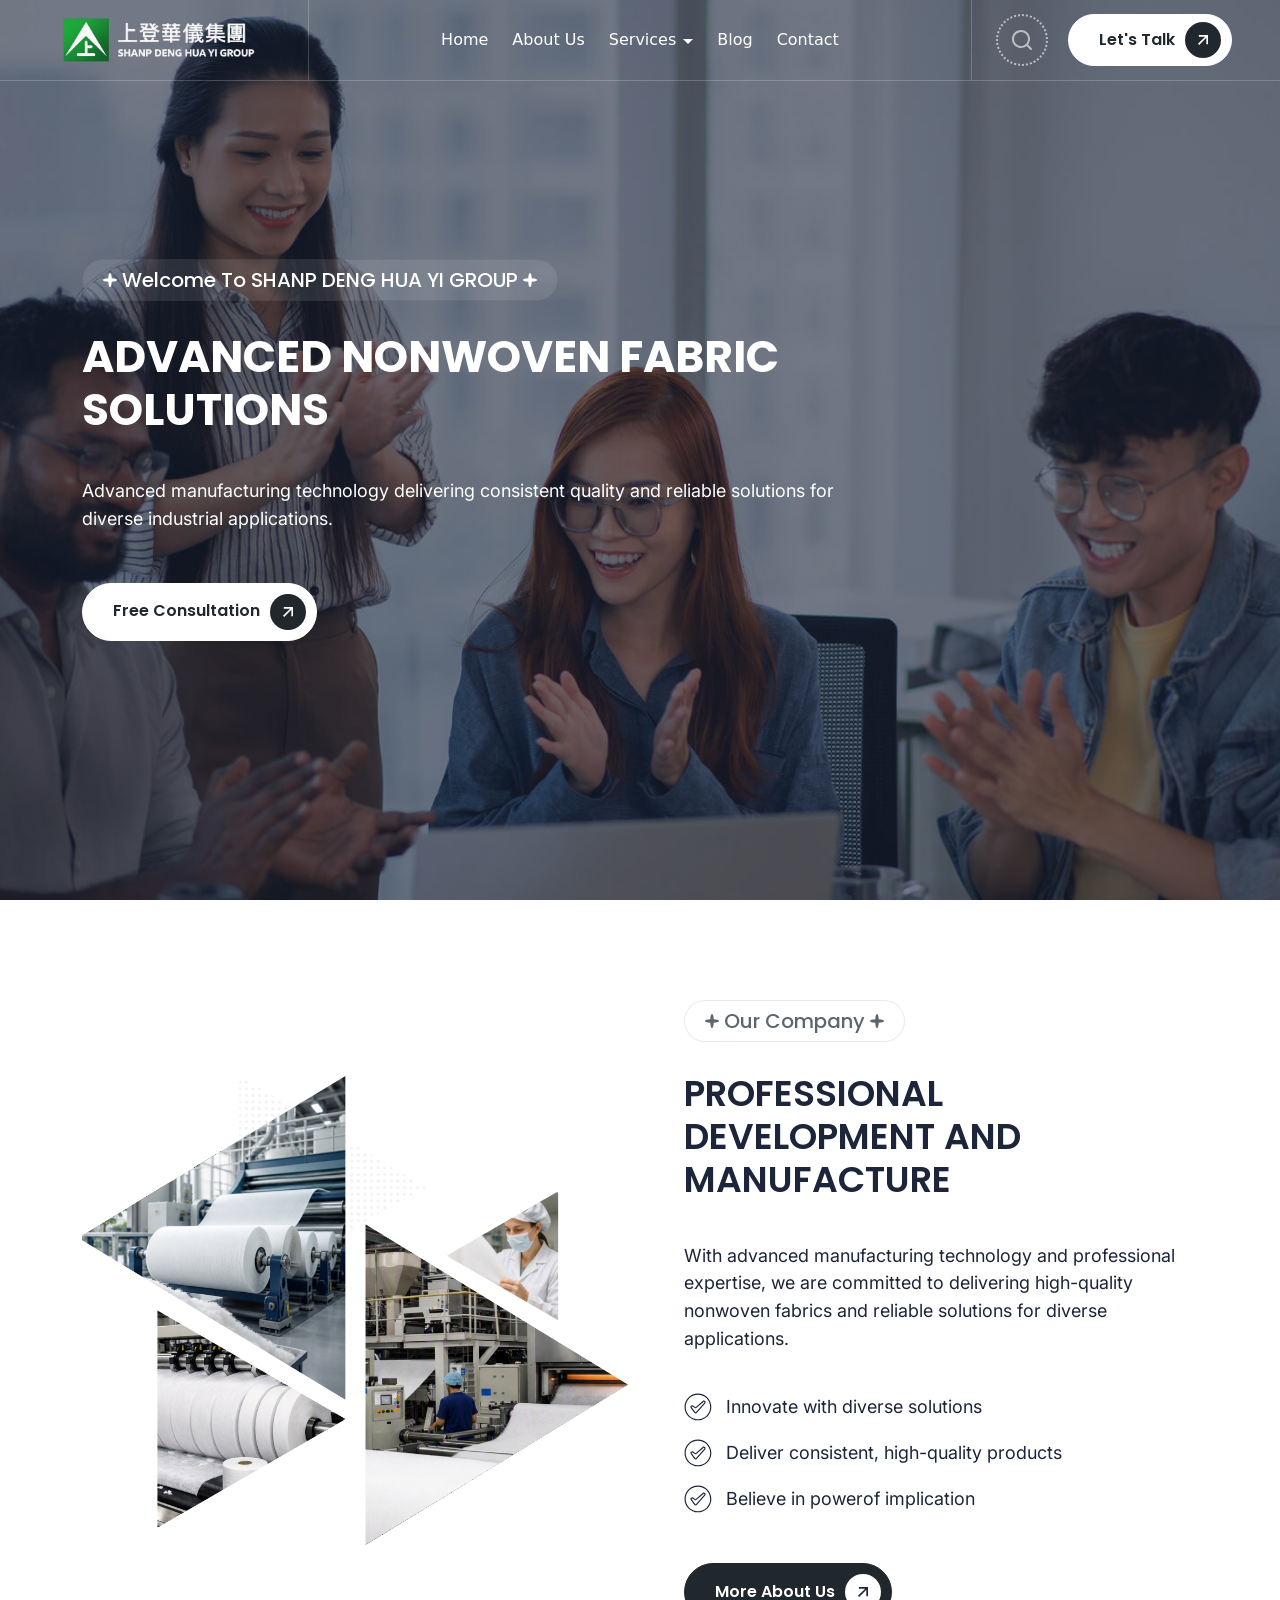
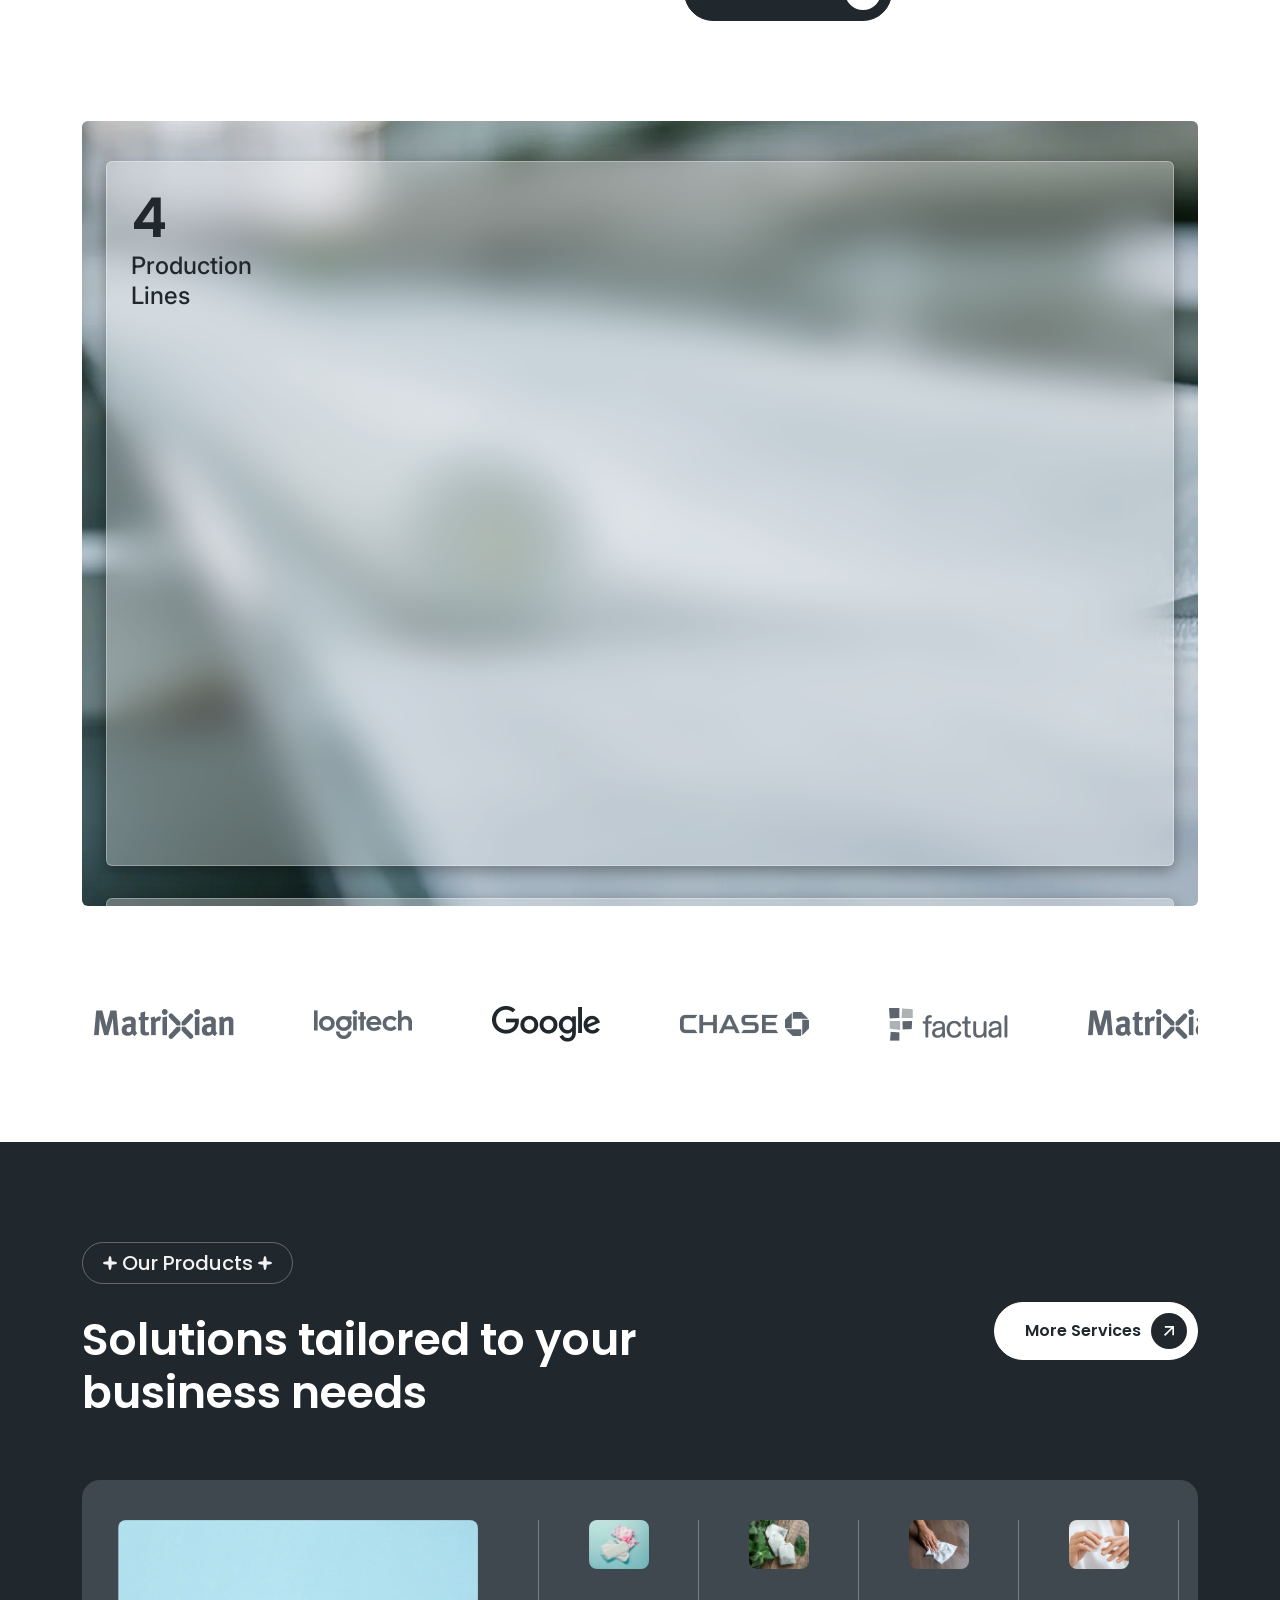
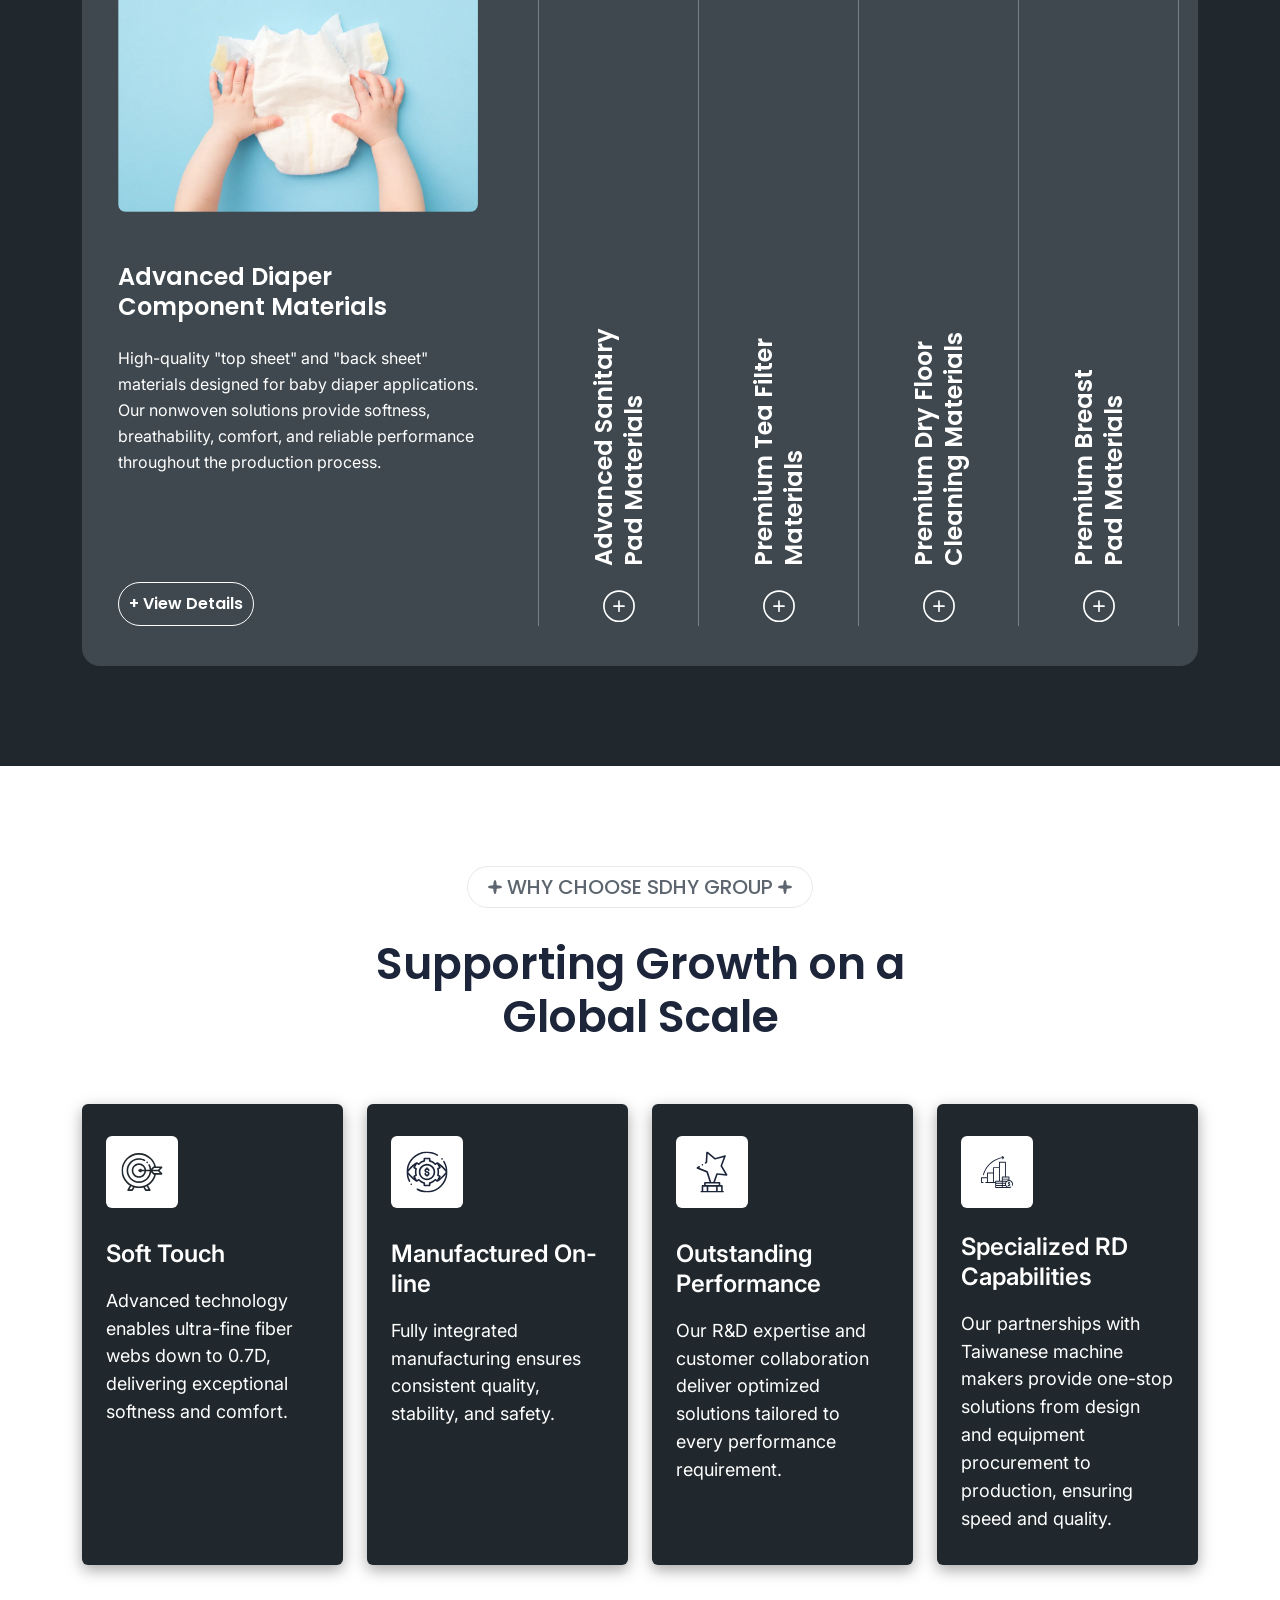
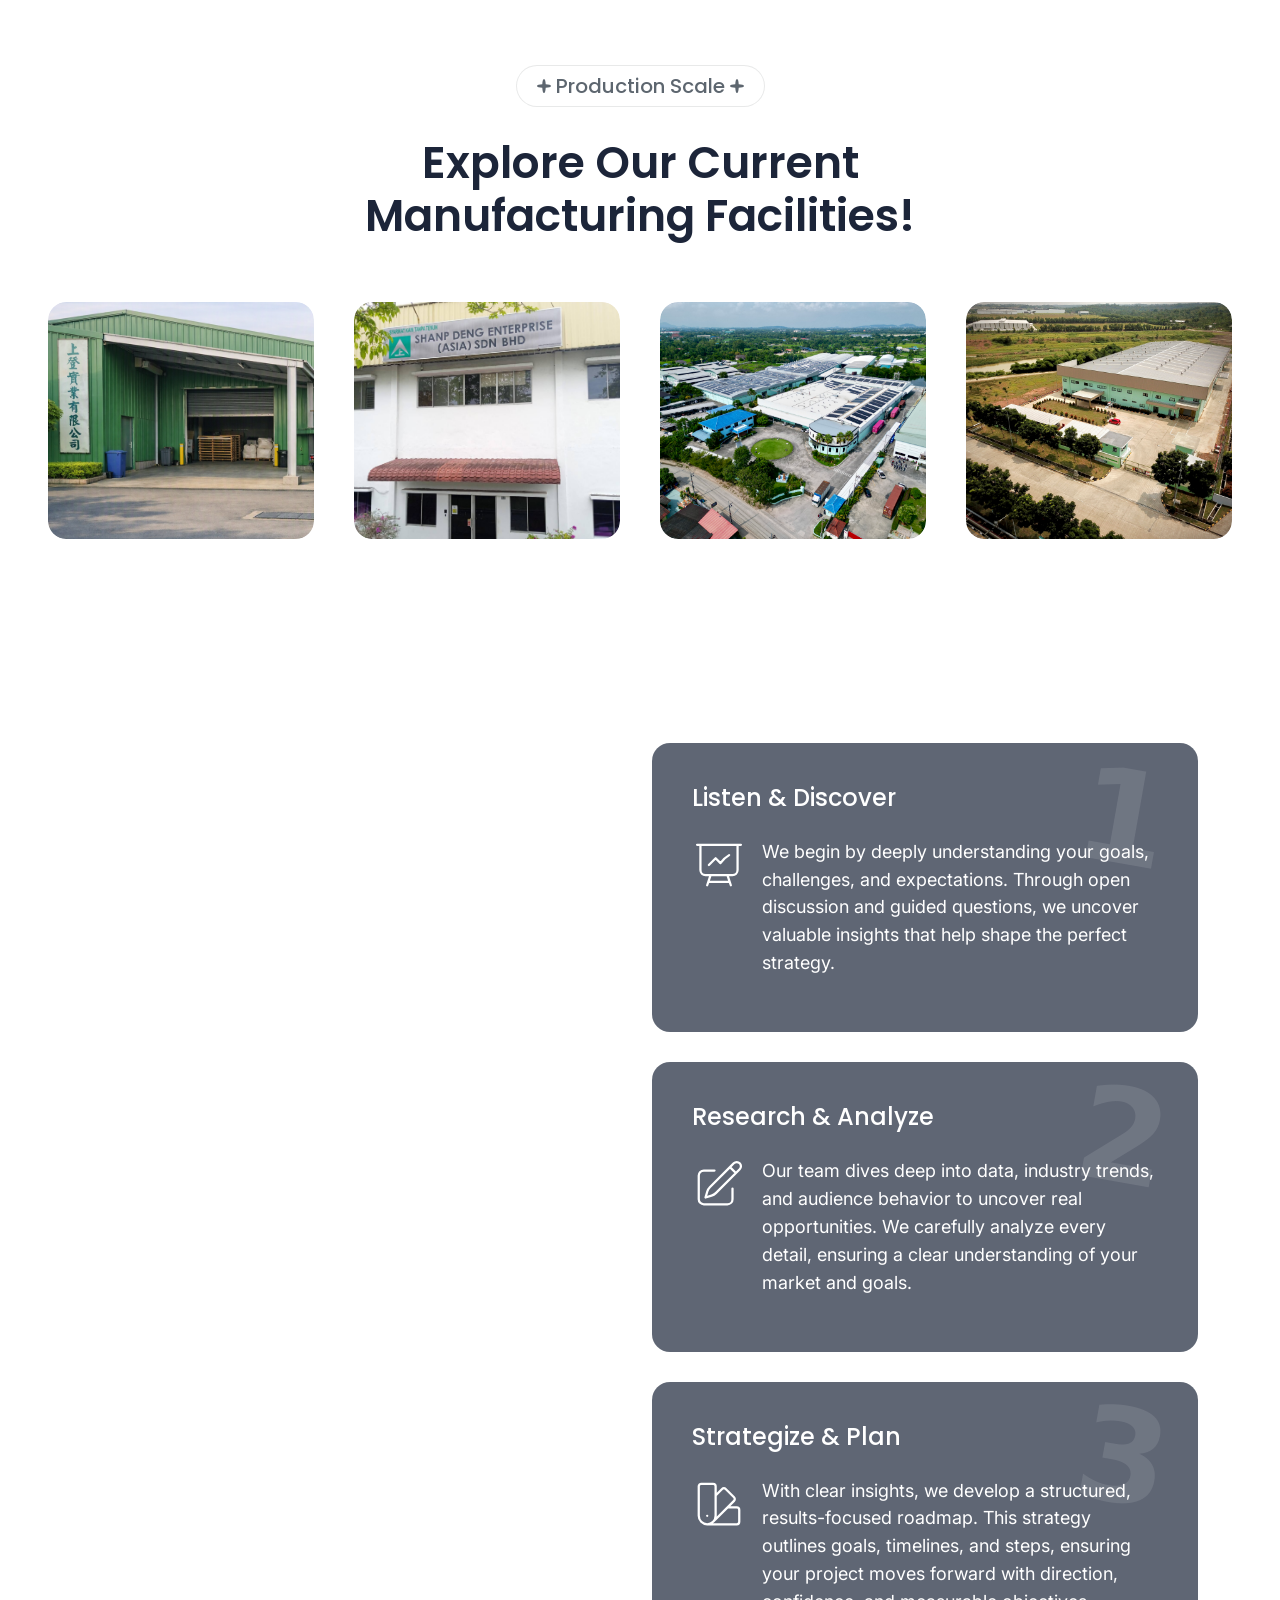
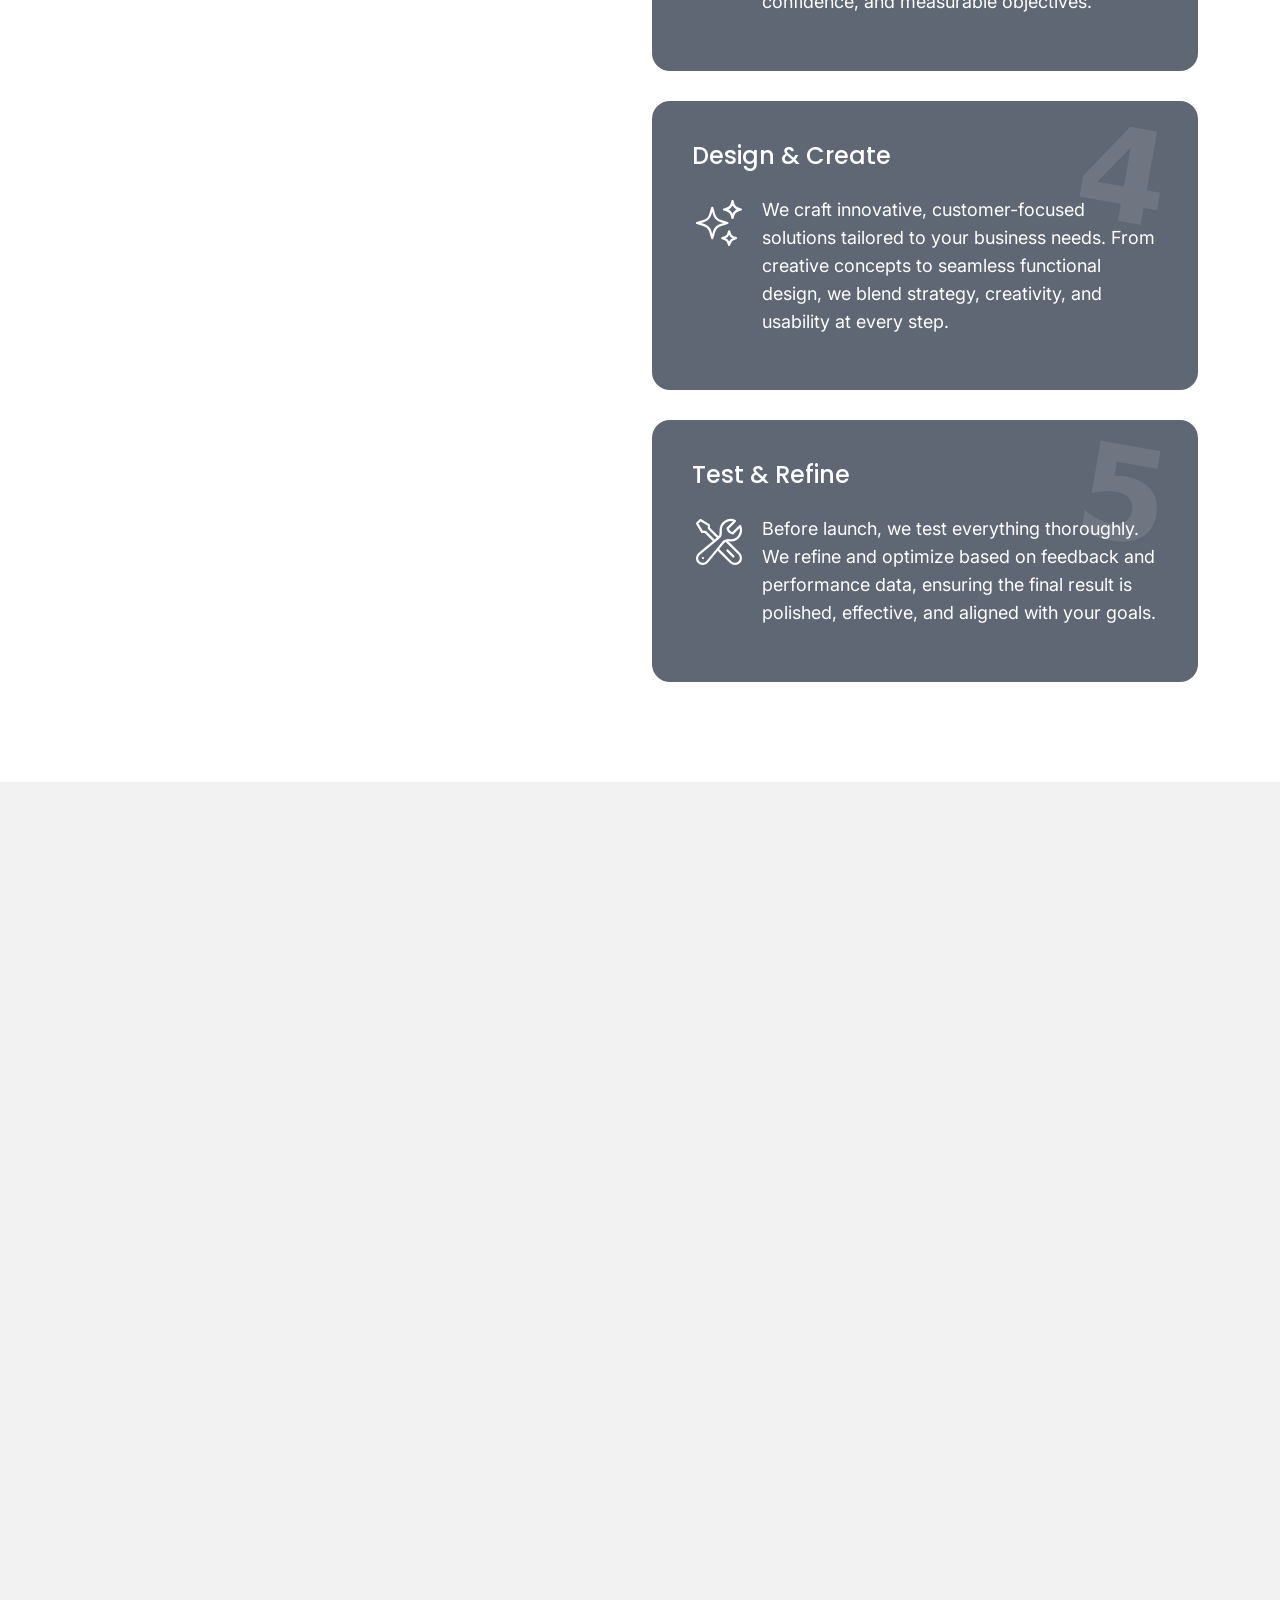
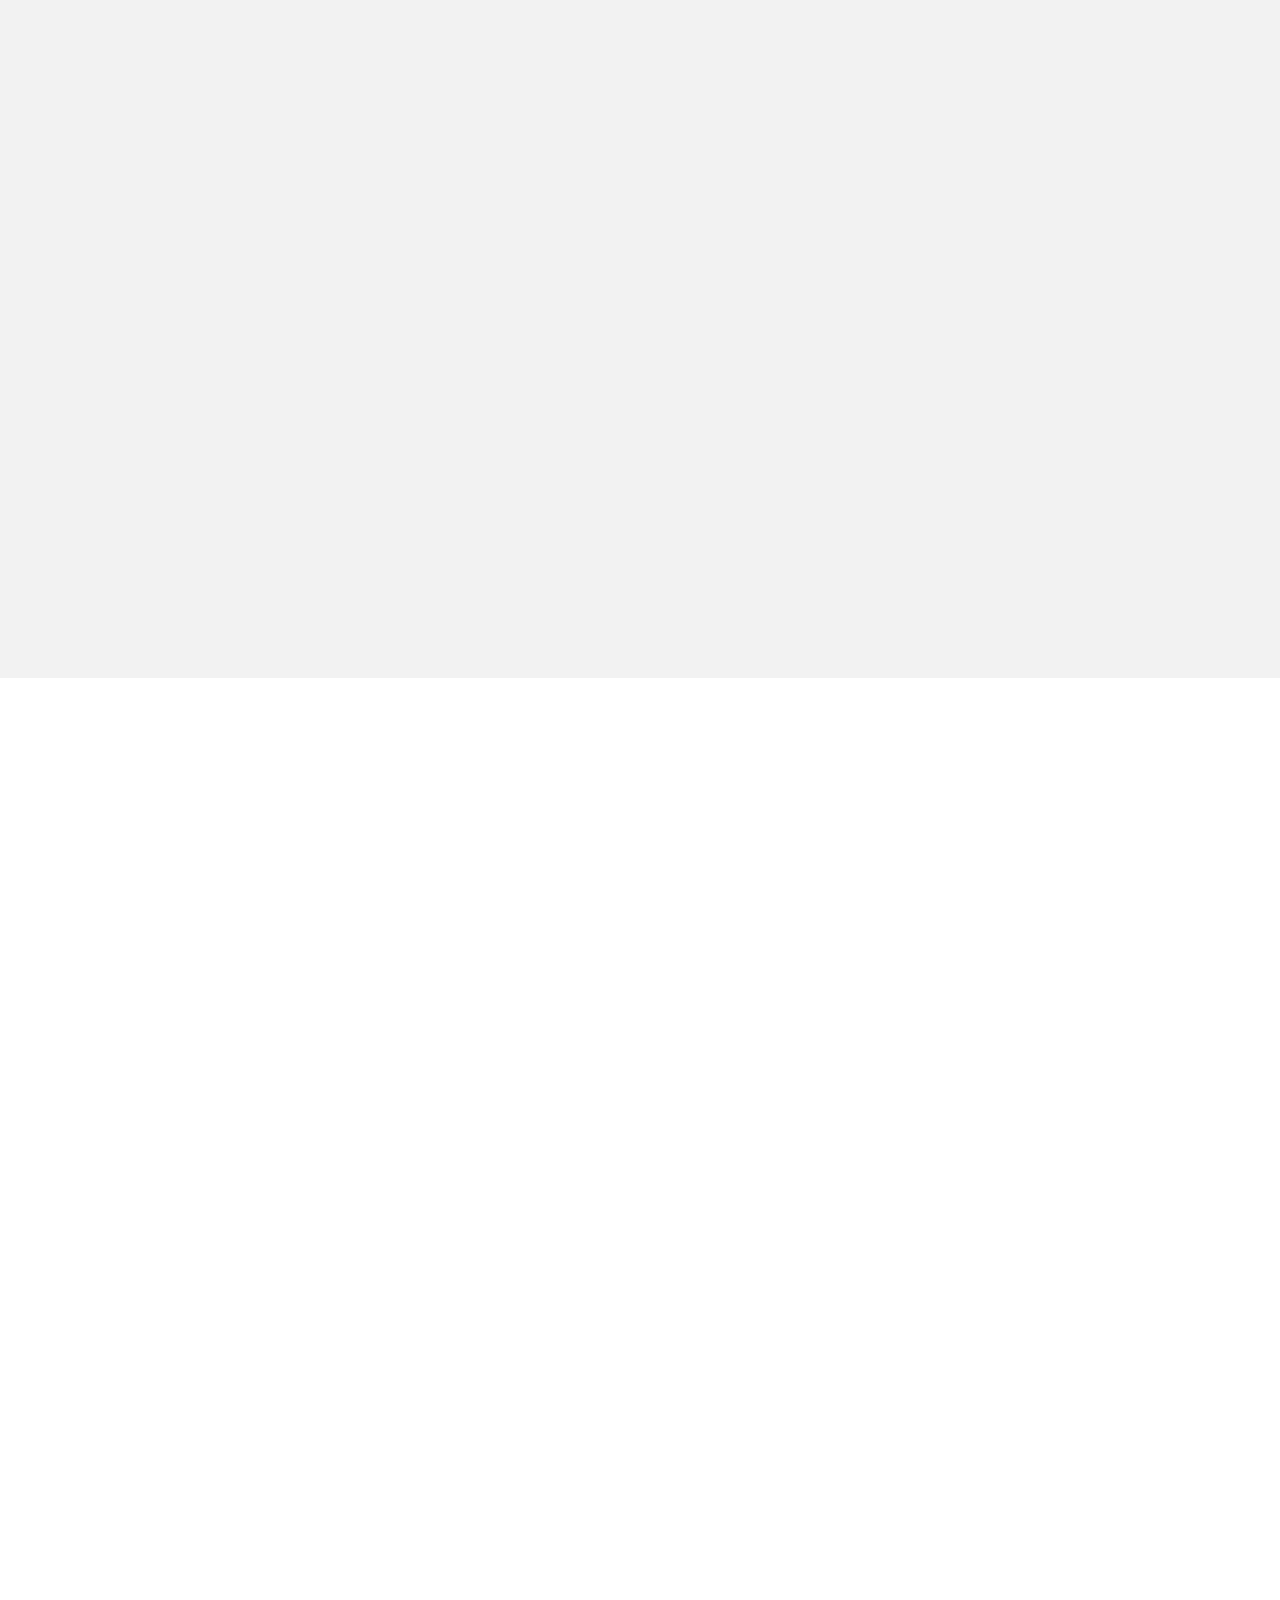
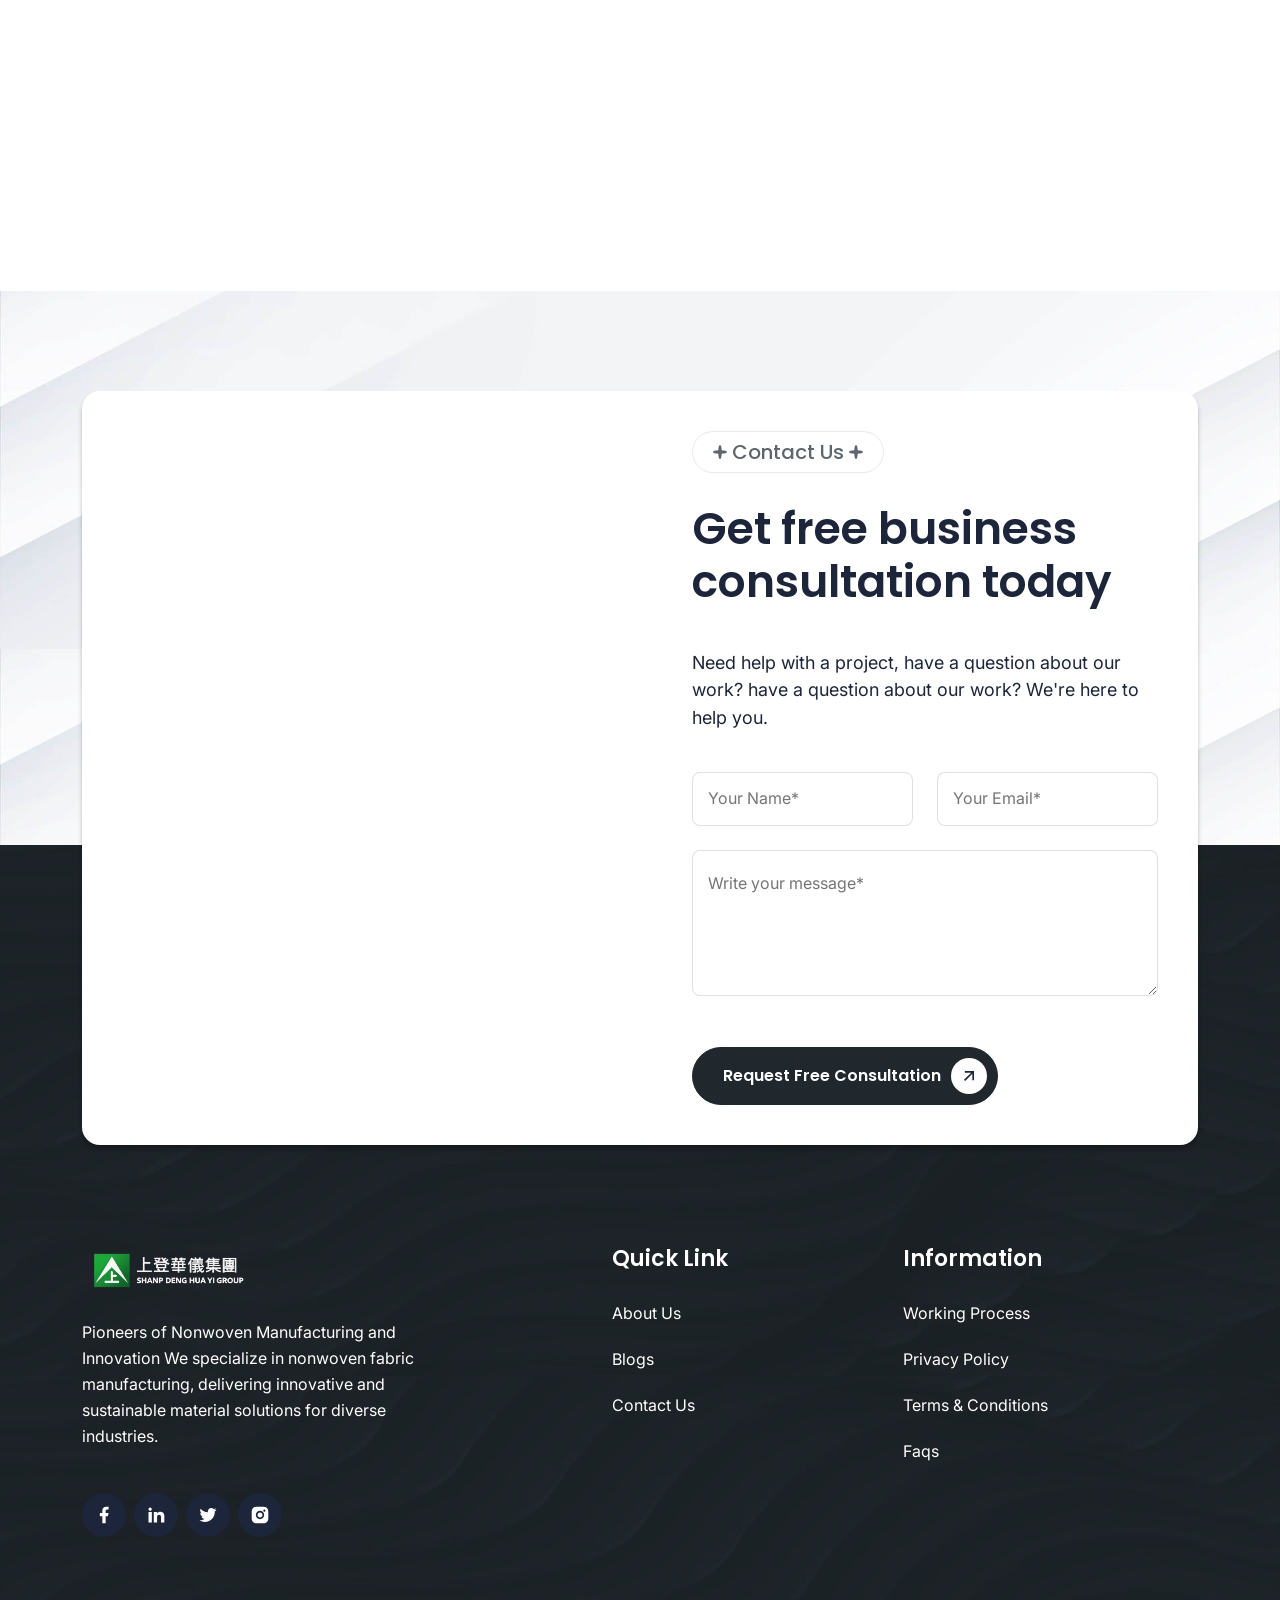
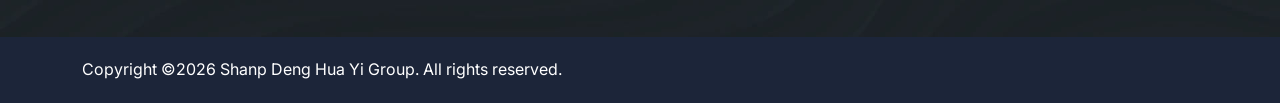
==== index.html @ d244eb39 "HYSD Website Demo" ====
<!doctype html>
<html lang="en" class="no-js">

<head>
  <title>Nonwoven manufacturer in Southeast Asia | HYSD Group</title>
  <link rel="shortcut icon" href="assets/img/loggoIcon.jpg" type="image/x-icon">

  <!-- meta tags -->
  <meta charset="utf-8">
  <meta http-equiv="X-UA-Compatible" content="IE=edge">
  <meta name="viewport" content="width=device-width, initial-scale=1, shrink-to-fit=no">
  <meta name="view-transition" content="same-origin">
  <meta name="theme-color" content="Red">
  <meta property="og:site_name" content="Consulo">
  <meta property="og:url" content="https://web.facebook.com">
  <meta property="og:title" content="HYSD Group - Leading Nonwoven Manufacturer in Southeast Asia">
  <meta property="og:description"
    content="HYSD Group delivers high-quality nonwoven solutions for industrial and consumer applications across Southeast Asia.">
  <meta name="description"
    content="HYSD Group is a trusted nonwoven manufacturer in Southeast Asia, providing sustainable products and innovative solutions for businesses worldwide.">


  <!-- fonts -->
  <link rel="preconnect" href="https://fonts.googleapis.com">
  <link rel="preconnect" href="https://fonts.gstatic.com" crossorigin>
  <link
    href="https://fonts.googleapis.com/css2?family=Inter:ital,opsz,wght@0,14..32,100..900;1,14..32,100..900&family=Poppins:ital,wght@0,100;0,200;0,300;0,400;0,500;0,600;0,700;0,800;0,900;1,100;1,200;1,300;1,400;1,500;1,600;1,700;1,800;1,900&display=swap"
    rel="stylesheet">

  <!-- all css -->
  <link rel="stylesheet" href="assets/css/vendor.css">
  <style>
    :root {
      /* Typography */
      --font-body--family: "Inter", sans-serif;
      --font-body--style: normal;
      --font-body--weight: 400;

      --font-heading--family: "Poppins", sans-serif;
      --font-heading--style: normal;
      --font-heading--weight: 600;

      --font-button--family: "Poppins", sans-serif;
      --font-button--style: normal;
      --font-button--weight: 600;

      /* h1-h6 */
      --font-h1--size: 60px;
      --font-h2--size: 48px;
      --font-h3--size: 36px;
      --font-h4--size: 24px;
      --font-h5--size: 20px;
      --font-h6--size: 16px;

      /* header nav */
      --font-nav-main: 16px;

      /* Colors */
      --color-background: rgba(255, 255, 255, 1);
      --color-foreground: rgba(28, 37, 57, 1);
      --color-foreground-heading: rgba(28, 37, 57, 1);
      --color-foreground-subheading: rgba(93, 102, 111, 1);
      --color-background-subheading: rgba(255, 255, 255, 0.1);
      --color-border-subheading-bg: rgba(32, 40, 45, 0.1);
      --color-primary: rgba(28, 37, 57, 1);
      --color-primary-background: rgba(28, 37, 57, 1);
      --color-primary-hover: rgba(28, 37, 57, 1);
      --color-primary-background-hover: rgba(28, 37, 57, 1);
      --color-border: rgba(255, 255, 255, 0.3);
      --color-border-hover: rgba(93, 102, 111, 0.5);
      --color-shadow: rgba(0, 0, 0, 1);
      --color-overlay: rgba(28, 37, 57, 0.6);

      /* Buttons */
      --font-button-size: 16px;
      --font-button-size-mobile: 16px;
      --style-button-height: 56px;
      --style-button-height-mobile: 48px;
      --style-button-slim-height: 52px;
      --style-button-slim-height-mobile: 40px;
      --style-cta-underline-offset: 5px;
      --style-cta-underline-thickness: 1px;

      /* Colors - Primary Button */
      --color-primary-button-text: rgba(255, 255, 255, 1);
      --color-primary-button-background: rgba(32, 40, 45, 1);
      --color-primary-button-border: rgba(32, 40, 45, 1);
      --color-primary-button-icon: rgba(28, 37, 57, 1);
      --color-primary-button-icon-background: rgba(255, 255, 255, 1);

      --color-primary-button-hover-text: rgba(32, 40, 45, 1);
      --color-primary-button-hover-background: rgba(255, 255, 255, 1);
      --color-primary-button-hover-border: rgba(32, 40, 45, 1);
      --color-primary-button-hover-icon: rgba(255, 255, 255, 1);
      --color-primary-button-hover-icon-background: rgba(28, 37, 57, 1);

      /* Colors - Secondary Button */
      --color-secondary-button-text: rgba(32, 40, 45, 1);
      --color-secondary-button-background: rgba(255, 255, 255, 1);
      --color-secondary-button-border: rgba(255, 255, 255, 1);
      --color-secondary-button-icon: rgba(255, 255, 255, 1);
      --color-secondary-button-icon-background: rgba(32, 40, 45, 1);

      --color-secondary-button-hover-text: rgba(255, 255, 255, 1);
      --color-secondary-button-hover-background: rgba(32, 40, 45, 1);
      --color-secondary-button-hover-border: rgba(32, 40, 45, 1);
      --color-secondary-button-hover-icon: rgba(28, 37, 57, 1);
      --color-secondary-button-hover-icon-background: rgba(255, 255, 255, 1);

      /* Colors - Input */
      --color-input-background: rgba(255, 255, 255, 1);
      --color-input-text: rgba(93, 102, 111, 1);
      --color-input-border: rgba(93, 102, 111, 0.2);
      --color-input-hover-background: rgba(255, 255, 255, 1);
      --color-input-hover-text: rgba(93, 102, 111, 1);
      --color-input-hover-border: rgba(93, 102, 111, 0.2);

      /* Borders */
      --style-border-width-buttons-primary: 1px;
      --style-border-width-buttons-secondary: 1px;
      --style-border-radius-buttons-primary: 40px;
      --style-border-radius-buttons-secondary: 40px;

      --style-border-width-inputs: 1px;
      --style-border-radius-inputs: 8px;
      --style-border-width: 1px;

      /* Focus */
      --focus-outline-width: 1px;
      --focus-outline-offset: 3px;

      /* Pagination */
      --style-pagination-border-width: 1px;
      --pagination-item-foreground: rgba(28, 37, 57, 1);
      --pagination-item-background: rgba(242, 242, 242, 1);
      --pagination-item-border: rgba(242, 242, 242, 1);
      --pagination-item-active-foreground: rgba(255, 255, 255, 1);
      --pagination-item-active-background: rgba(28, 37, 57, 1);
      --pagination-item-active-border: rgba(28, 37, 57, 1);

      /* Swiper */
      --swiper-navigation-size: 16px;
      --swiper-navigation-color: rgba(255, 255, 255, 1);
      --swiper-navigation-background-color: transparent;
      --swiper-navigation-hover-color: rgba(255, 255, 255, 1);
      --swiper-navigation-hover-background-color: rgba(255, 255, 255, 0.15);
      --swiper-pagination-bullet-inactive-color: rgba(242, 242, 242);
      --swiper-pagination-color: rgba(28, 37, 57, 1);
      --swiper-pagination-bullet-inactive-opacity: 1;
    }

    @media (max-width: 767px) {
      :root {
        --font-h1--size: 48px;
        --font-h2--size: 40px;
        --font-h3--size: 28px;
        --font-h4--size: 20px;
        --font-h5--size: 18px;
      }
    }
  </style>
  <link rel="stylesheet" href="assets/css/style.css">
</head>

<body>
  <!-- Header 1 -->
  <sticky-header data-sticky-type="always">
    <header class="header-1 header-floating">
      <div class="container-fluid">
        <div class="header-grid">
          <a class="header-logo" href="index.html" aria-label="Consulo">
            <img src="assets/img/huayi-white.png" alt="Consulo Logo" width="189" height="32">
          </a>
          <drawer-menu>
            <nav class="header-nav drawer-menu">
              <div class="d-lg-none header-nav-headings">
                <a class="header-logo" href="index.html" aria-label="Consulo">
                  <img src="assets/img/LogoHuayi.png" alt="Consulo Logo" width="189" height="32" loading="lazy">
                </a>
                <drawer-opener class="svg-wrapper menu-close" data-drawer=".drawer-menu">
                  <svg width="30px" height="30px" viewBox="0 0 24 24" fill="none" xmlns="http://www.w3.org/2000/svg">
                    <path
                      d="M8.00386 9.41816C7.61333 9.02763 7.61334 8.39447 8.00386 8.00395C8.39438 7.61342 9.02755 7.61342 9.41807 8.00395L12.0057 10.5916L14.5907 8.00657C14.9813 7.61605 15.6144 7.61605 16.0049 8.00657C16.3955 8.3971 16.3955 9.03026 16.0049 9.42079L13.4199 12.0058L16.0039 14.5897C16.3944 14.9803 16.3944 15.6134 16.0039 16.0039C15.6133 16.3945 14.9802 16.3945 14.5896 16.0039L12.0057 13.42L9.42097 16.0048C9.03045 16.3953 8.39728 16.3953 8.00676 16.0048C7.61624 15.6142 7.61624 14.9811 8.00676 14.5905L10.5915 12.0058L8.00386 9.41816Z"
                      fill="currentColor" />
                    <path fill-rule="evenodd" clip-rule="evenodd"
                      d="M23 12C23 18.0751 18.0751 23 12 23C5.92487 23 1 18.0751 1 12C1 5.92487 5.92487 1 12 1C18.0751 1 23 5.92487 23 12ZM3.00683 12C3.00683 16.9668 7.03321 20.9932 12 20.9932C16.9668 20.9932 20.9932 16.9668 20.9932 12C20.9932 7.03321 16.9668 3.00683 12 3.00683C7.03321 3.00683 3.00683 7.03321 3.00683 12Z"
                      fill="currentColor" />
                  </svg>
                </drawer-opener>
              </div>
              <ul class="header-menu list-unstyled">
                <li class="nav-item">
                  <a class="menu-link menu-link-main" href="index.html">
                    Home
                  </a>
                </li>
                <li class="nav-item">
                  <a class="menu-link menu-link-main" href="about.html">
                    About Us
                  </a>
                </li>
                <li class="nav-item nav-item-static">
                  <a class="menu-link menu-link-main menu-accrodion" href="services.html">
                    Services
                    <svg width="10" height="5" viewBox="0 0 10 5" fill="none" xmlns="http://www.w3.org/2000/svg">
                      <path d="M5 5L0 0H10L5 5Z" fill="currentColor" />
                    </svg>
                  </a>
                  <div class="header-megamenu header-submenu menu-absolute submenu-color">
                    <ul class="list-unstyled">
                      <li class="nav-item">
                        <a class="menu-link heading fw-300" href="blog.html">
                          WHY CONSULO
                        </a>
                        <ul class="reset-submenu list-unstyled submenu-color">
                          <li class="nav-item">
                            <a class="menu-link" href="services.html">
                              <div class="heading text-20 fw-600">
                                Become a Partner
                              </div>
                              <div class="text text-14">
                                Links customers with trusted Partners who help
                                them realize greater value—faster—through
                                Consulo.
                              </div>
                            </a>
                          </li>
                          <li class="nav-item">
                            <a class="menu-link" href="project.html">
                              <div class="heading text-20 fw-600">
                                Project
                              </div>
                              <div class="text text-14">
                                Hundreds of emerging brands thrive with
                                Consulo. Discover their journeys.
                              </div>
                            </a>
                          </li>
                        </ul>
                      </li>
                      <li class="nav-item">
                        <a class="menu-link heading fw-300" href="blog.html">
                          FEATURED CASE STUDY
                        </a>
                        <ul class="reset-submenu list-unstyled submenu-color">
                          <li class="nav-item">
                            <a class="menu-link megamenu-image-wrap" href="blog.html">
                              <picture>
                                <source media="(max-width: 575px)" srcset="assets/img/menu/575.jpg">
                                <img src="assets/img/menu/1.jpg" width="1000" height="668" loading="lazy"
                                  alt="Hero Image">
                              </picture>
                              <div class="content">
                                <div class="heading text-20 fw-600">
                                  <div class="heading text-20 fw-600">
                                    Consulo Subscriptions
                                  </div>
                                  <div class="text text-14">
                                    Hundreds of emerging brands thrive with
                                    Consulo. Discover their journeys.
                                  </div>
                                </div>
                                <div class="button button--primary">
                                  <span class="svg-wrapper">
                                    <svg class="icon-20" width="20" height="20" viewBox="0 0 20 20" fill="none"
                                      xmlns="http://www.w3.org/2000/svg">
                                      <path
                                        d="M13.3365 7.84518L6.16435 15.0173L4.98584 13.8388L12.158 6.66667H5.83652V5H15.0032V14.1667H13.3365V7.84518Z"
                                        fill="currentColor"></path>
                                    </svg>
                                  </span>
                                </div>
                              </div>
                            </a>
                          </li>
                        </ul>
                      </li>
                      <li class="nav-item megamenu-links">
                        <a class="menu-link text-14 fw-300" href="contact.html">
                          <svg class="icon-18" width="20px" height="20px" viewBox="0 0 24 24" fill="none"
                            xmlns="http://www.w3.org/2000/svg">
                            <path
                              d="M12 22C17.5228 22 22 17.5228 22 12C22 6.47715 17.5228 2 12 2C6.47715 2 2 6.47715 2 12C2 13.5997 2.37562 15.1116 3.04346 16.4525C3.22094 16.8088 3.28001 17.2161 3.17712 17.6006L2.58151 19.8267C2.32295 20.793 3.20701 21.677 4.17335 21.4185L6.39939 20.8229C6.78393 20.72 7.19121 20.7791 7.54753 20.9565C8.88837 21.6244 10.4003 22 12 22Z"
                              stroke="currentColor" stroke-width="1.5" />
                            <path opacity="0.5" d="M8 10.5H16" stroke="currentColor" stroke-width="1.5"
                              stroke-linecap="round" />
                            <path opacity="0.5" d="M8 14H13.5" stroke="currentColor" stroke-width="1.5"
                              stroke-linecap="round" />
                          </svg>
                          Contact Sales
                        </a>
                        <a class="menu-link text-14 fw-300" href="project-details.html">
                          <svg class="icon-18" width="20px" height="20px" viewBox="0 0 24 24" fill="none"
                            xmlns="http://www.w3.org/2000/svg">
                            <circle cx="12" cy="12" r="10" stroke="currentColor" stroke-width="1.5" />
                            <path
                              d="M15.4137 10.941C16.1954 11.4026 16.1954 12.5974 15.4137 13.059L10.6935 15.8458C9.93371 16.2944 9 15.7105 9 14.7868L9 9.21316C9 8.28947 9.93371 7.70561 10.6935 8.15419L15.4137 10.941Z"
                              stroke="currentColor" stroke-width="1.5" />
                          </svg>
                          Watch Demo
                        </a>
                        <a class="menu-link text-14 fw-300" href="team.html">
                          <svg class="icon-18" width="20px" height="20px" viewBox="0 0 24 24" fill="none"
                            xmlns="http://www.w3.org/2000/svg">
                            <circle cx="9" cy="9" r="2" stroke="currentColor" stroke-width="1.5" />
                            <path
                              d="M13 15C13 16.1046 13 17 9 17C5 17 5 16.1046 5 15C5 13.8954 6.79086 13 9 13C11.2091 13 13 13.8954 13 15Z"
                              stroke="currentColor" stroke-width="1.5" />
                            <path
                              d="M22 12C22 15.7712 22 17.6569 20.8284 18.8284C19.6569 20 17.7712 20 14 20H10C6.22876 20 4.34315 20 3.17157 18.8284C2 17.6569 2 15.7712 2 12C2 8.22876 2 6.34315 3.17157 5.17157C4.34315 4 6.22876 4 10 4H14C17.7712 4 19.6569 4 20.8284 5.17157C21.298 5.64118 21.5794 6.2255 21.748 7"
                              stroke="currentColor" stroke-width="1.5" stroke-linecap="round" />
                            <path d="M19 12H15" stroke="currentColor" stroke-width="1.5" stroke-linecap="round" />
                            <path d="M19 9H14" stroke="currentColor" stroke-width="1.5" stroke-linecap="round" />
                            <path d="M19 15H16" stroke="currentColor" stroke-width="1.5" stroke-linecap="round" />
                          </svg>
                          Webinars
                        </a>
                      </li>
                    </ul>
                  </div>
                </li>
                <li class="nav-item">
                  <a class="menu-link menu-link-main menu-accrodion" href="blog.html">
                    Blog
                  </a>
                </li>
                <li class="nav-item">
                  <a class="menu-link menu-link-main" href="contact.html">
                    Contact
                  </a>
                </li>
              </ul>
            </nav>
          </drawer-menu>
          <div class="header-actions d-flex align-items-center">
            <drawer-opener class="header-search search-open svg-wrapper" data-drawer=".modal-search">
              <svg width="24" height="24" viewBox="0 0 24 24" fill="none" xmlns="http://www.w3.org/2000/svg">
                <path
                  d="M21.7104 20.2875L18.0004 16.6075C19.4405 14.8119 20.1379 12.5328 19.9492 10.2388C19.7605 7.94476 18.7001 5.81025 16.9859 4.27411C15.2718 2.73797 13.0342 1.91697 10.7333 1.97993C8.43243 2.04289 6.24311 2.98502 4.61553 4.6126C2.98795 6.24018 2.04582 8.4295 1.98286 10.7304C1.9199 13.0313 2.7409 15.2688 4.27704 16.983C5.81318 18.6971 7.94769 19.7576 10.2417 19.9463C12.5357 20.135 14.8148 19.4376 16.6104 17.9975L20.2904 21.6775C20.3834 21.7712 20.494 21.8456 20.6158 21.8964C20.7377 21.9471 20.8684 21.9733 21.0004 21.9733C21.1324 21.9733 21.2631 21.9471 21.385 21.8964C21.5068 21.8456 21.6174 21.7712 21.7104 21.6775C21.8906 21.491 21.9914 21.2418 21.9914 20.9825C21.9914 20.7231 21.8906 20.4739 21.7104 20.2875ZM11.0004 17.9975C9.61592 17.9975 8.26255 17.5869 7.1114 16.8178C5.96026 16.0486 5.06305 14.9553 4.53324 13.6762C4.00342 12.3972 3.8648 10.9897 4.1349 9.63183C4.40499 8.27396 5.07168 7.02668 6.05065 6.04772C7.02961 5.06875 8.27689 4.40206 9.63476 4.13197C10.9926 3.86187 12.4001 4.00049 13.6792 4.53031C14.9583 5.06012 16.0515 5.95733 16.8207 7.10847C17.5899 8.25962 18.0004 9.61299 18.0004 10.9975C18.0004 12.854 17.2629 14.6345 15.9501 15.9472C14.6374 17.26 12.8569 17.9975 11.0004 17.9975Z"
                  fill="currentColor" fill-opacity="1" />
              </svg>
            </drawer-opener>

            <modal-search class="theme-modal modal-search">
              <div class="modal-container">
                <div class="modal-header">
                  <drawer-opener class="svg-wrapper search-close" data-drawer=".modal-search">
                    <svg width="30px" height="30px" viewBox="0 0 24 24" fill="none" xmlns="http://www.w3.org/2000/svg">
                      <path
                        d="M8.00386 9.41816C7.61333 9.02763 7.61334 8.39447 8.00386 8.00395C8.39438 7.61342 9.02755 7.61342 9.41807 8.00395L12.0057 10.5916L14.5907 8.00657C14.9813 7.61605 15.6144 7.61605 16.0049 8.00657C16.3955 8.3971 16.3955 9.03026 16.0049 9.42079L13.4199 12.0058L16.0039 14.5897C16.3944 14.9803 16.3944 15.6134 16.0039 16.0039C15.6133 16.3945 14.9802 16.3945 14.5896 16.0039L12.0057 13.42L9.42097 16.0048C9.03045 16.3953 8.39728 16.3953 8.00676 16.0048C7.61624 15.6142 7.61624 14.9811 8.00676 14.5905L10.5915 12.0058L8.00386 9.41816Z"
                        fill="currentColor" />
                      <path fill-rule="evenodd" clip-rule="evenodd"
                        d="M23 12C23 18.0751 18.0751 23 12 23C5.92487 23 1 18.0751 1 12C1 5.92487 5.92487 1 12 1C18.0751 1 23 5.92487 23 12ZM3.00683 12C3.00683 16.9668 7.03321 20.9932 12 20.9932C16.9668 20.9932 20.9932 16.9668 20.9932 12C20.9932 7.03321 16.9668 3.00683 12 3.00683C7.03321 3.00683 3.00683 7.03321 3.00683 12Z"
                        fill="currentColor" />
                    </svg>
                  </drawer-opener>
                </div>
                <div class="modal-main d-flex align-items-center justify-content-center">
                  <form action="index.html#"
                    class="form-search d-flex align-items-center justify-content-center flex-wrap">
                    <label for="Search" class="text text-30"> Search </label>
                    <input type="text" placeholder="What are you looking for?" name="search" id="Search"
                      class="text text-16" autocomplete="off">
                    <button class="button button--primary" type="submit" aria-label="Search">
                      <span class="svg-wrapper">
                        <svg width="24" height="24" viewBox="0 0 24 24" fill="none" xmlns="http://www.w3.org/2000/svg">
                          <path
                            d="M21.7104 20.2875L18.0004 16.6075C19.4405 14.8119 20.1379 12.5328 19.9492 10.2388C19.7605 7.94476 18.7001 5.81025 16.9859 4.27411C15.2718 2.73797 13.0342 1.91697 10.7333 1.97993C8.43243 2.04289 6.24311 2.98502 4.61553 4.6126C2.98795 6.24018 2.04582 8.4295 1.98286 10.7304C1.9199 13.0313 2.7409 15.2688 4.27704 16.983C5.81318 18.6971 7.94769 19.7576 10.2417 19.9463C12.5357 20.135 14.8148 19.4376 16.6104 17.9975L20.2904 21.6775C20.3834 21.7712 20.494 21.8456 20.6158 21.8964C20.7377 21.9471 20.8684 21.9733 21.0004 21.9733C21.1324 21.9733 21.2631 21.9471 21.385 21.8964C21.5068 21.8456 21.6174 21.7712 21.7104 21.6775C21.8906 21.491 21.9914 21.2418 21.9914 20.9825C21.9914 20.7231 21.8906 20.4739 21.7104 20.2875ZM11.0004 17.9975C9.61592 17.9975 8.26255 17.5869 7.1114 16.8178C5.96026 16.0486 5.06305 14.9553 4.53324 13.6762C4.00342 12.3972 3.8648 10.9897 4.1349 9.63183C4.40499 8.27396 5.07168 7.02668 6.05065 6.04772C7.02961 5.06875 8.27689 4.40206 9.63476 4.13197C10.9926 3.86187 12.4001 4.00049 13.6792 4.53031C14.9583 5.06012 16.0515 5.95733 16.8207 7.10847C17.5899 8.25962 18.0004 9.61299 18.0004 10.9975C18.0004 12.854 17.2629 14.6345 15.9501 15.9472C14.6374 17.26 12.8569 17.9975 11.0004 17.9975Z"
                            fill="currentColor" fill-opacity="1" />
                        </svg>
                      </span>
                    </button>
                  </form>
                </div>
              </div>
            </modal-search>

            <div class="header-separator">
              <svg width="11" height="53" viewBox="0 0 11 53" fill="none" xmlns="http://www.w3.org/2000/svg">
                <line x1="10.5" x2="10.5" y2="53" stroke="currentColor" stroke-opacity="0.7" />
                <line x1="0.5" y1="12" x2="0.5" y2="42" stroke="currentColor" stroke-opacity="0.3" />
              </svg>
            </div>
            <a href="contact.html" aria-label="contact us"
              class="button button--secondary button--slim d-none d-lg-inline-flex">
              Let's Talk
              <span class="svg-wrapper">
                <svg class="icon-20" width="20" height="20" viewBox="0 0 20 20" fill="none"
                  xmlns="http://www.w3.org/2000/svg">
                  <path
                    d="M13.3365 7.84518L6.16435 15.0173L4.98584 13.8388L12.158 6.66667H5.83652V5H15.0032V14.1667H13.3365V7.84518Z"
                    fill="currentColor"></path>
                </svg>
              </span>
            </a>
            <drawer-opener class="svg-wrapper menu-open d-lg-none" data-drawer=".drawer-menu">
              <svg width="52" height="52" viewBox="0 0 52 52" fill="none" xmlns="http://www.w3.org/2000/svg">
                <circle cx="26" cy="26" r="25.5" fill="white" stroke="currentColor" />
                <path
                  d="M32.5 18.2857C32.5 17.5757 31.9179 17 31.2 17H14.3C13.5821 17 13 17.5757 13 18.2857C13 18.9958 13.5821 19.5714 14.3 19.5714H31.2C31.9179 19.5714 32.5 18.9957 32.5 18.2857ZM14.3 24.7143H37.7C38.4179 24.7143 39 25.29 39 26C39 26.7101 38.4179 27.2857 37.7 27.2857H14.3C13.5821 27.2857 13 26.7101 13 26C13 25.29 13.5821 24.7143 14.3 24.7143ZM14.3 32.4286H26C26.7179 32.4286 27.3 33.0042 27.3 33.7143C27.3 34.4243 26.7179 35 26 35H14.3C13.5821 35 13 34.4243 13 33.7143C13 33.0042 13.5821 32.4286 14.3 32.4286Z"
                  fill="currentColor" />
              </svg>
            </drawer-opener>
          </div>
        </div>
      </div>
    </header>
  </sticky-header>
  <!-- Main -->
  <main>
    <!-- Hero Slider -->
    <!-- Hero Banner -->
    <div class="hero-slider hero-slider-3 with-floating-header with-fixed-bg">
      <div class="slider-card overlay">
        <picture class="slider-media">
          <video class="hero-video" autoplay muted loop playsinline poster="assets/img/slider/hero-2.jpg">
            <source src="assets/img/bannerVideo/0822.mp4" type="video/mp4">
            <source src="assets/img/bannerVideo/0822.mp4" type="video/webm">
          </video>
        </picture>
        <div class="slider-content">
          <div class="container height-100 d-flex align-items-center">
            <div class="content-box  section-headings">
              <div class="subheading text-20 subheading-bg">
                <svg class="icon icon-14" xmlns="http://www.w3.org/2000/svg" width="14" height="14" viewBox="0 0 14 14"
                  fill="none">
                  <g clip-path="url(#clip0_9088_414319)">
                    <path
                      d="M8.71401 5.28599C11.7514 5.4205 14 5.9412 14 7C14 8.0588 11.7514 8.5795 8.71401 8.71401C8.5795 11.7514 8.0588 14 7 14C5.9412 14 5.4205 11.7514 5.28599 8.71401C2.2486 8.5795 -1.33117e-07 8.0588 0 7C4.62818e-08 5.94119 2.2486 5.4205 5.28599 5.28599C5.4205 2.2486 5.9412 0 7 0C8.0588 0 8.5795 2.2486 8.71401 5.28599Z"
                      fill="CurrentColor" />
                  </g>
                  <defs>
                    <clipPath>
                      <rect width="14" height="14" fill="CurrentColor" />
                    </clipPath>
                  </defs>
                </svg>
                <span>Welcome To SHANP DENG HUA YI GROUP</span>
                <svg class="icon icon-14" xmlns="http://www.w3.org/2000/svg" width="14" height="14" viewBox="0 0 14 14"
                  fill="none">
                  <g clip-path="url(#clip0_9088_4143)z">
                    <path
                      d="M8.71401 5.28599C11.7514 5.4205 14 5.9412 14 7C14 8.0588 11.7514 8.5795 8.71401 8.71401C8.5795 11.7514 8.0588 14 7 14C5.9412 14 5.4205 11.7514 5.28599 8.71401C2.2486 8.5795 -1.33117e-07 8.0588 0 7C4.62818e-08 5.94119 2.2486 5.4205 5.28599 5.28599C5.4205 2.2486 5.9412 0 7 0C8.0588 0 8.5795 2.2486 8.71401 5.28599Z"
                      fill="CurrentColor" />
                  </g>
                  <defs>
                    <clipPath>
                      <rect width="14" height="14" fill="CurrentColor" />
                    </clipPath>
                  </defs>
                </svg>
              </div>
              <h2 class="heading text-50 fw-700">
                ADVANCED NONWOVEN FABRIC SOLUTIONS
              </h2>
              <div class="text text-18">
                Advanced manufacturing technology delivering consistent quality and reliable solutions for diverse
                industrial applications.
              </div>
              <div class="buttons">
                <a href="contact.html" class="button button--secondary" aria-label="hero button">
                  Free Consultation
                  <span class="svg-wrapper">
                    <svg class="icon-20" width="20" height="20" viewBox="0 0 20 20" fill="none"
                      xmlns="http://www.w3.org/2000/svg">
                      <path
                        d="M13.3365 7.84518L6.16435 15.0173L4.98584 13.8388L12.158 6.66667H5.83652V5H15.0032V14.1667H13.3365V7.84518Z"
                        fill="currentColor" />
                    </svg>
                  </span>
                </a>
              </div>
            </div>
          </div>
        </div>
      </div>
    </div>

    <!-- Image Text -->
    <div class="image-text mt-100">
      <div class="container">
        <div class="row align-items-center">
          <div class="col-lg-6 col-12">
            <div class="media-wrap" data-aos="zoom-in-up">
              <img src="assets/img/image-text/banner-1.png" width="992" height="863" loading="lazy" alt="Image">
            </div>
          </div>
          <div class="col-lg-6 col-12">
            <div class="content section-headings">
              <div class="subheading text-20 subheading-bg" data-aos="fade-up">
                <svg class="icon icon-14" xmlns="http://www.w3.org/2000/svg" width="14" height="14" viewBox="0 0 14 14"
                  fill="none">
                  <g clip-path="url(#clip0_9088_4143)">
                    <path
                      d="M8.71401 5.28599C11.7514 5.4205 14 5.9412 14 7C14 8.0588 11.7514 8.5795 8.71401 8.71401C8.5795 11.7514 8.0588 14 7 14C5.9412 14 5.4205 11.7514 5.28599 8.71401C2.2486 8.5795 -1.33117e-07 8.0588 0 7C4.62818e-08 5.94119 2.2486 5.4205 5.28599 5.28599C5.4205 2.2486 5.9412 0 7 0C8.0588 0 8.5795 2.2486 8.71401 5.28599Z"
                      fill="CurrentColor" />
                  </g>
                  <defs>
                    <clipPath>
                      <rect width="14" height="14" fill="CurrentColor" />
                    </clipPath>
                  </defs>
                </svg>
                <span>Our Company</span>
                <svg class="icon icon-14" xmlns="http://www.w3.org/2000/svg" width="14" height="14" viewBox="0 0 14 14"
                  fill="none">
                  <g clip-path="url(#clip0_9088_4143)">
                    <path
                      d="M8.71401 5.28599C11.7514 5.4205 14 5.9412 14 7C14 8.0588 11.7514 8.5795 8.71401 8.71401C8.5795 11.7514 8.0588 14 7 14C5.9412 14 5.4205 11.7514 5.28599 8.71401C2.2486 8.5795 -1.33117e-07 8.0588 0 7C4.62818e-08 5.94119 2.2486 5.4205 5.28599 5.28599C5.4205 2.2486 5.9412 0 7 0C8.0588 0 8.5795 2.2486 8.71401 5.28599Z"
                      fill="CurrentColor" />
                  </g>
                  <defs>
                    <clipPath>
                      <rect width="14" height="14" fill="CurrentColor" />
                    </clipPath>
                  </defs>
                </svg>
              </div>
              <h2 class="heading text-36" data-aos="fade-up">
                PROFESSIONAL DEVELOPMENT AND MANUFACTURE
              </h2>
              <div class="text text-18" data-aos="fade-up">
                With advanced manufacturing technology and professional expertise,
                we are committed to delivering high-quality nonwoven fabrics and reliable solutions for diverse
                applications.
              </div>
              <ul class="text-lists list-unstyled">
                <li class="text-item text text-18" data-aos="fade-up">
                  <svg xmlns="http://www.w3.org/2000/svg" width="28" height="28" viewBox="0 0 28 28" fill="none">
                    <g clip-path="url(#clip0_9088_5324)">
                      <path fill-rule="evenodd" clip-rule="evenodd"
                        d="M8.81362 13.0268C8.34112 12.7113 7.70994 12.783 7.31911 13.196C6.92886 13.6084 6.89211 14.2431 7.23336 14.6975L10.7334 19.3642C10.9445 19.6453 11.2712 19.8168 11.6229 19.8303C11.9741 19.8431 12.313 19.6972 12.5446 19.4324L20.7113 10.0991C21.1144 9.63883 21.0928 8.94525 20.6623 8.51008C20.2318 8.07492 19.5388 8.04692 19.0739 8.44475L11.5786 14.8696L8.81362 13.0268Z"
                        fill="white" />
                      <path fill-rule="evenodd" clip-rule="evenodd"
                        d="M13.9327 0.515625C6.52939 0.515625 0.519531 6.52549 0.519531 13.9288C0.519531 21.3321 6.52939 27.3419 13.9327 27.3419C21.336 27.3419 27.3458 21.3321 27.3458 13.9288C27.3458 6.52549 21.336 0.515625 13.9327 0.515625ZM13.9327 1.68166C20.6921 1.68166 26.1798 7.16938 26.1798 13.9288C26.1798 20.6882 20.6921 26.1759 13.9327 26.1759C7.17329 26.1759 1.68557 20.6882 1.68557 13.9288C1.68557 7.16938 7.17329 1.68166 13.9327 1.68166Z"
                        fill="CurrentColor" />
                      <path fill-rule="evenodd" clip-rule="evenodd"
                        d="M9.13872 12.5389C8.42939 12.0658 7.48265 12.1731 6.89698 12.792C6.31073 13.4115 6.25648 14.363 6.76806 15.0449L10.2681 19.7115C10.5848 20.1339 11.0748 20.3905 11.6021 20.4104C12.1295 20.4302 12.6376 20.2109 12.9852 19.8142L21.1519 10.4809C21.7562 9.78965 21.7241 8.74956 21.0784 8.0974C20.4326 7.44465 19.3926 7.40205 18.6961 7.99938L11.5356 14.1366L9.13872 12.5389ZM8.4918 13.5096L11.2562 15.3529C11.4738 15.4976 11.7608 15.4801 11.9597 15.3103L19.455 8.88547C19.6871 8.68597 20.0342 8.70055 20.2495 8.91814C20.4647 9.13514 20.4752 9.48222 20.274 9.71264L12.1073 19.046C11.9912 19.1778 11.8221 19.2513 11.6459 19.2443C11.4703 19.2379 11.307 19.1521 11.2014 19.0116L7.7014 14.3449C7.53106 14.1174 7.54913 13.8006 7.74455 13.5941C7.93938 13.3876 8.25497 13.3521 8.4918 13.5096Z"
                        fill="CurrentColor" />
                    </g>
                    <defs>
                      <clipPath>
                        <rect width="28" height="28" fill="white" />
                      </clipPath>
                    </defs>
                  </svg>
                  Innovate with diverse solutions
                </li>
                <li class="text-item text text-18" data-aos="fade-up">
                  <svg xmlns="http://www.w3.org/2000/svg" width="28" height="28" viewBox="0 0 28 28" fill="none">
                    <g clip-path="url(#clip0_9088_5324)">
                      <path fill-rule="evenodd" clip-rule="evenodd"
                        d="M8.81362 13.0268C8.34112 12.7113 7.70994 12.783 7.31911 13.196C6.92886 13.6084 6.89211 14.2431 7.23336 14.6975L10.7334 19.3642C10.9445 19.6453 11.2712 19.8168 11.6229 19.8303C11.9741 19.8431 12.313 19.6972 12.5446 19.4324L20.7113 10.0991C21.1144 9.63883 21.0928 8.94525 20.6623 8.51008C20.2318 8.07492 19.5388 8.04692 19.0739 8.44475L11.5786 14.8696L8.81362 13.0268Z"
                        fill="white" />
                      <path fill-rule="evenodd" clip-rule="evenodd"
                        d="M13.9327 0.515625C6.52939 0.515625 0.519531 6.52549 0.519531 13.9288C0.519531 21.3321 6.52939 27.3419 13.9327 27.3419C21.336 27.3419 27.3458 21.3321 27.3458 13.9288C27.3458 6.52549 21.336 0.515625 13.9327 0.515625ZM13.9327 1.68166C20.6921 1.68166 26.1798 7.16938 26.1798 13.9288C26.1798 20.6882 20.6921 26.1759 13.9327 26.1759C7.17329 26.1759 1.68557 20.6882 1.68557 13.9288C1.68557 7.16938 7.17329 1.68166 13.9327 1.68166Z"
                        fill="CurrentColor" />
                      <path fill-rule="evenodd" clip-rule="evenodd"
                        d="M9.13872 12.5389C8.42939 12.0658 7.48265 12.1731 6.89698 12.792C6.31073 13.4115 6.25648 14.363 6.76806 15.0449L10.2681 19.7115C10.5848 20.1339 11.0748 20.3905 11.6021 20.4104C12.1295 20.4302 12.6376 20.2109 12.9852 19.8142L21.1519 10.4809C21.7562 9.78965 21.7241 8.74956 21.0784 8.0974C20.4326 7.44465 19.3926 7.40205 18.6961 7.99938L11.5356 14.1366L9.13872 12.5389ZM8.4918 13.5096L11.2562 15.3529C11.4738 15.4976 11.7608 15.4801 11.9597 15.3103L19.455 8.88547C19.6871 8.68597 20.0342 8.70055 20.2495 8.91814C20.4647 9.13514 20.4752 9.48222 20.274 9.71264L12.1073 19.046C11.9912 19.1778 11.8221 19.2513 11.6459 19.2443C11.4703 19.2379 11.307 19.1521 11.2014 19.0116L7.7014 14.3449C7.53106 14.1174 7.54913 13.8006 7.74455 13.5941C7.93938 13.3876 8.25497 13.3521 8.4918 13.5096Z"
                        fill="CurrentColor" />
                    </g>
                    <defs>
                      <clipPath>
                        <rect width="28" height="28" fill="white" />
                      </clipPath>
                    </defs>
                  </svg>
                  Deliver consistent, high-quality products
                </li>
                <li class="text-item text text-18" data-aos="fade-up">
                  <svg xmlns="http://www.w3.org/2000/svg" width="28" height="28" viewBox="0 0 28 28" fill="none">
                    <g clip-path="url(#clip0_9088_5324)">
                      <path fill-rule="evenodd" clip-rule="evenodd"
                        d="M8.81362 13.0268C8.34112 12.7113 7.70994 12.783 7.31911 13.196C6.92886 13.6084 6.89211 14.2431 7.23336 14.6975L10.7334 19.3642C10.9445 19.6453 11.2712 19.8168 11.6229 19.8303C11.9741 19.8431 12.313 19.6972 12.5446 19.4324L20.7113 10.0991C21.1144 9.63883 21.0928 8.94525 20.6623 8.51008C20.2318 8.07492 19.5388 8.04692 19.0739 8.44475L11.5786 14.8696L8.81362 13.0268Z"
                        fill="white" />
                      <path fill-rule="evenodd" clip-rule="evenodd"
                        d="M13.9327 0.515625C6.52939 0.515625 0.519531 6.52549 0.519531 13.9288C0.519531 21.3321 6.52939 27.3419 13.9327 27.3419C21.336 27.3419 27.3458 21.3321 27.3458 13.9288C27.3458 6.52549 21.336 0.515625 13.9327 0.515625ZM13.9327 1.68166C20.6921 1.68166 26.1798 7.16938 26.1798 13.9288C26.1798 20.6882 20.6921 26.1759 13.9327 26.1759C7.17329 26.1759 1.68557 20.6882 1.68557 13.9288C1.68557 7.16938 7.17329 1.68166 13.9327 1.68166Z"
                        fill="CurrentColor" />
                      <path fill-rule="evenodd" clip-rule="evenodd"
                        d="M9.13872 12.5389C8.42939 12.0658 7.48265 12.1731 6.89698 12.792C6.31073 13.4115 6.25648 14.363 6.76806 15.0449L10.2681 19.7115C10.5848 20.1339 11.0748 20.3905 11.6021 20.4104C12.1295 20.4302 12.6376 20.2109 12.9852 19.8142L21.1519 10.4809C21.7562 9.78965 21.7241 8.74956 21.0784 8.0974C20.4326 7.44465 19.3926 7.40205 18.6961 7.99938L11.5356 14.1366L9.13872 12.5389ZM8.4918 13.5096L11.2562 15.3529C11.4738 15.4976 11.7608 15.4801 11.9597 15.3103L19.455 8.88547C19.6871 8.68597 20.0342 8.70055 20.2495 8.91814C20.4647 9.13514 20.4752 9.48222 20.274 9.71264L12.1073 19.046C11.9912 19.1778 11.8221 19.2513 11.6459 19.2443C11.4703 19.2379 11.307 19.1521 11.2014 19.0116L7.7014 14.3449C7.53106 14.1174 7.54913 13.8006 7.74455 13.5941C7.93938 13.3876 8.25497 13.3521 8.4918 13.5096Z"
                        fill="CurrentColor" />
                    </g>
                    <defs>
                      <clipPath>
                        <rect width="28" height="28" fill="white" />
                      </clipPath>
                    </defs>
                  </svg>
                  Believe in powerof implication
                </li>
              </ul>
              <div class="buttons" data-aos="fade-up">
                <a href="about.html" class="button button--primary" aria-label="More About Us">
                  More About Us
                  <span class="svg-wrapper">
                    <svg class="icon-20" width="20" height="20" viewBox="0 0 20 20" fill="none"
                      xmlns="http://www.w3.org/2000/svg">
                      <path
                        d="M13.3365 7.84518L6.16435 15.0173L4.98584 13.8388L12.158 6.66667H5.83652V5H15.0032V14.1667H13.3365V7.84518Z"
                        fill="CurrentColor" />
                    </svg>
                  </span>
                </a>
              </div>
            </div>
          </div>
        </div>
      </div>
    </div>
    <div class="promotion-has-column mt-100">
      <div class="container">
        <div class="section-content">
          <div class="promotion-media-wrap">
            <div class="media media-bg overlay">
              <img src="assets/img/banner/banner-1.webp" width="1000" height="742" loading="lazy" alt="banner image" />
            </div>
            <div class="promotion-counter">
              <counter-up class="counter-up-wrap">
                <div class="counter-up">
                  <div class="counter-item" data-aos="fade-right">
                    <h2 class="heading text-64" data-target="15">
                      0
                    </h2>
                    <div class="text text-24 fw-500">Production <br> Lines</div>
                  </div>
                  <div class="counter-item" data-aos="fade-up">
                    <h2 class="heading text-64" data-target="5">
                      0
                    </h2>
                    <div class="text text-24 fw-500">Manufacturing Sites</div>
                  </div>
                  <div class="counter-item" data-aos="fade-down">
                    <h2 class="heading text-64" data-target="35">
                      0<span>+</span>
                    </h2>
                    <div class="text text-24 fw-500">Years Experiences</div>
                  </div>
                  <div class="counter-item" data-aos="fade-left">
                    <h2 class="heading text-64" data-target="25">
                      0<span>k+</span>
                    </h2>
                    <div class="text text-24 fw-500">MT Annual Capacity</div>
                  </div>
                </div>
              </counter-up>
            </div>
          </div>
        </div>
      </div>
    </div>
    <!-- Brand Logo -->
    <div class="running-content mt-100">
      <div class="container">
        <div class="content-inner">
          <div class="content-lists running-animation">
            <div class="content-item">
              <a href="about.html" class="content-link">
                <img src="assets/img/brand/b1.png" width="108" height="36" loading="lazy" alt="Brand Image">
              </a>
              <a href="about.html" class="content-link">
                <img src="assets/img/brand/b2.png" width="108" height="36" loading="lazy" alt="Brand Image">
              </a>
              <a href="about.html" class="content-link">
                <img src="assets/img/brand/b3.png" width="108" height="36" loading="lazy" alt="Brand Image">
              </a>
              <a href="about.html" class="content-link">
                <img src="assets/img/brand/b4.png" width="108" height="36" loading="lazy" alt="Brand Image">
              </a>
              <a href="about.html" class="content-link">
                <img src="assets/img/brand/b5.png" width="108" height="36" loading="lazy" alt="Brand Image">
              </a>
            </div>
            <div class="content-item">
              <a href="about.html" class="content-link">
                <img src="assets/img/brand/b1.png" width="108" height="36" loading="lazy" alt="Brand Image">
              </a>
              <a href="about.html" class="content-link">
                <img src="assets/img/brand/b2.png" width="108" height="36" loading="lazy" alt="Brand Image">
              </a>
              <a href="about.html" class="content-link">
                <img src="assets/img/brand/b3.png" width="108" height="36" loading="lazy" alt="Brand Image">
              </a>
              <a href="about.html" class="content-link">
                <img src="assets/img/brand/b4.png" width="108" height="36" loading="lazy" alt="Brand Image">
              </a>
              <a href="about.html" class="content-link">
                <img src="assets/img/brand/b5.png" width="108" height="36" loading="lazy" alt="Brand Image">
              </a>
            </div>
            <div class="content-item">
              <a href="about.html" class="content-link">
                <img src="assets/img/brand/b1.png" width="108" height="36" loading="lazy" alt="Brand Image">
              </a>
              <a href="about.html" class="content-link">
                <img src="assets/img/brand/b2.png" width="108" height="36" loading="lazy" alt="Brand Image">
              </a>
              <a href="about.html" class="content-link">
                <img src="assets/img/brand/b3.png" width="108" height="36" loading="lazy" alt="Brand Image">
              </a>
              <a href="about.html" class="content-link">
                <img src="assets/img/brand/b4.png" width="108" height="36" loading="lazy" alt="Brand Image">
              </a>
              <a href="about.html" class="content-link">
                <img src="assets/img/brand/b5.png" width="108" height="36" loading="lazy" alt="Brand Image">
              </a>
            </div>
            <div class="content-item">
              <a href="about.html" class="content-link">
                <img src="assets/img/brand/b1.png" width="108" height="36" loading="lazy" alt="Brand Image">
              </a>
              <a href="about.html" class="content-link">
                <img src="assets/img/brand/b2.png" width="108" height="36" loading="lazy" alt="Brand Image">
              </a>
              <a href="about.html" class="content-link">
                <img src="assets/img/brand/b3.png" width="108" height="36" loading="lazy" alt="Brand Image">
              </a>
              <a href="about.html" class="content-link">
                <img src="assets/img/brand/b4.png" width="108" height="36" loading="lazy" alt="Brand Image">
              </a>
              <a href="about.html" class="content-link">
                <img src="assets/img/brand/b5.png" width="108" height="36" loading="lazy" alt="Brand Image">
              </a>
            </div>
          </div>
        </div>
      </div>
    </div>
    <!-- Our Product -->
    <div class="our-services mt-100 section-padding">
      <div class="container">
        <div class="section-headings section-headings-horizontal">
          <div class="section-headings-left">
            <div class="subheading text-20 subheading-bg" data-aos="fade-right" data-aos-delay="10">
              <svg class="icon icon-14" xmlns="http://www.w3.org/2000/svg" width="14" height="14" viewBox="0 0 14 14"
                fill="none">
                <g clip-path="url(#clip0_9088_4143)">
                  <path
                    d="M8.71401 5.28599C11.7514 5.4205 14 5.9412 14 7C14 8.0588 11.7514 8.5795 8.71401 8.71401C8.5795 11.7514 8.0588 14 7 14C5.9412 14 5.4205 11.7514 5.28599 8.71401C2.2486 8.5795 -1.33117e-07 8.0588 0 7C4.62818e-08 5.94119 2.2486 5.4205 5.28599 5.28599C5.4205 2.2486 5.9412 0 7 0C8.0588 0 8.5795 2.2486 8.71401 5.28599Z"
                    fill="CurrentColor" />
                </g>
                <defs>
                  <clipPath>
                    <rect width="14" height="14" fill="CurrentColor" />
                  </clipPath>
                </defs>
              </svg>
              <span>Our Products</span>
              <svg class="icon icon-14" xmlns="http://www.w3.org/2000/svg" width="14" height="14" viewBox="0 0 14 14"
                fill="none">
                <g clip-path="url(#clip0_9088_4143)">
                  <path
                    d="M8.71401 5.28599C11.7514 5.4205 14 5.9412 14 7C14 8.0588 11.7514 8.5795 8.71401 8.71401C8.5795 11.7514 8.0588 14 7 14C5.9412 14 5.4205 11.7514 5.28599 8.71401C2.2486 8.5795 -1.33117e-07 8.0588 0 7C4.62818e-08 5.94119 2.2486 5.4205 5.28599 5.28599C5.4205 2.2486 5.9412 0 7 0C8.0588 0 8.5795 2.2486 8.71401 5.28599Z"
                    fill="CurrentColor" />
                </g>
                <defs>
                  <clipPath>
                    <rect width="14" height="14" fill="CurrentColor" />
                  </clipPath>
                </defs>
              </svg>
            </div>
            <h2 class="heading text-50" data-aos="fade-right" data-aos-delay="20">
              Solutions tailored to your business needs
            </h2>
          </div>

          <div class="section-headings-right buttons" data-aos="fade-left" data-aos-delay="20">
            <a href="services.html" class="button button--secondary" aria-label="hero button">
              More Services
              <span class="svg-wrapper">
                <svg class="icon-20" width="20" height="20" viewBox="0 0 20 20" fill="none"
                  xmlns="http://www.w3.org/2000/svg">
                  <path
                    d="M13.3365 7.84518L6.16435 15.0173L4.98584 13.8388L12.158 6.66667H5.83652V5H15.0032V14.1667H13.3365V7.84518Z"
                    fill="currentColor" />
                </svg>
              </span>
            </a>
          </div>
        </div>

        <div class="section-content" data-aos="fade-up">
          <accordion-horizontal class="accordion-horizontal">
            <ul class="service-list list-unstyled radius18">
              <li class="accordion-li">
                <div class="accordion-title">
                  <div class="accordion-title-icon">
                    <img style="border-radius: 8px; width: 60px;" src="assets/img/products/product-1.webp" alt=""
                      srcset="">
                    <h2 class="heading text-24 text-rotate">
                      Advanced Diaper Component Materials
                    </h2>
                  </div>
                  <svg xmlns="http://www.w3.org/2000/svg" fill="none" viewBox="0 0 24 24" stroke-width="1"
                    stroke="currentColor" class="icon icon-plus-circle">
                    <path stroke-linecap="round" stroke-linejoin="round"
                      d="M12 9v6m3-3H9m12 0a9 9 0 1 1-18 0 9 9 0 0 1 18 0Z" />
                  </svg>
                  <svg xmlns="http://www.w3.org/2000/svg" fill="none" viewBox="0 0 24 24" stroke-width="1"
                    stroke="currentColor" class="icon icon-minus-circle">
                    <path stroke-linecap="round" stroke-linejoin="round"
                      d="M15 12H9m12 0a9 9 0 1 1-18 0 9 9 0 0 1 18 0Z" />
                  </svg>
                </div>
                <div class="accordion-content">
                  <div class="service-content-inner">
                    <div>
                      <img style="border-radius: 8px;" src="assets/img/products/product-1.webp" alt="" srcset="">
                      <h2 class="heading text-24">
                        Advanced Diaper Component Materials
                      </h2>
                      <p class="text text-16">
                        High-quality "top sheet" and "back sheet" materials designed for baby diaper applications. Our
                        nonwoven solutions provide
                        softness, breathability, comfort, and reliable performance throughout the production process.
                      </p>
                    </div>
                    <div class="service-button">
                      <a href="service-details.html" class="button button--primary">
                        + View Details
                      </a>
                    </div>
                  </div>
                </div>
              </li>
              <li class="accordion-li">
                <div class="accordion-title">
                  <div class="accordion-title-icon">
                    <img style="border-radius: 8px;" src="assets/img/products/product-2.webp" alt="" srcset="">
                    <h2 class="heading text-24 text-rotate">
                      Advanced Sanitary Pad Materials
                    </h2>
                  </div>
                  <svg xmlns="http://www.w3.org/2000/svg" fill="none" viewBox="0 0 24 24" stroke-width="1"
                    stroke="currentColor" class="icon icon-plus-circle">
                    <path stroke-linecap="round" stroke-linejoin="round"
                      d="M12 9v6m3-3H9m12 0a9 9 0 1 1-18 0 9 9 0 0 1 18 0Z" />
                  </svg>
                  <svg xmlns="http://www.w3.org/2000/svg" fill="none" viewBox="0 0 24 24" stroke-width="1"
                    stroke="currentColor" class="icon icon-minus-circle">
                    <path stroke-linecap="round" stroke-linejoin="round"
                      d="M15 12H9m12 0a9 9 0 1 1-18 0 9 9 0 0 1 18 0Z" />
                  </svg>
                </div>
                <div class="accordion-content">
                  <div class="service-content-inner">
                    <div>
                      <img style="border-radius: 8px;" src="assets/img/products/product-2.webp" alt="" srcset="">
                      <h2 class="heading text-24">
                        Advanced Sanitary Pad Materials
                      </h2>
                      <p class="text text-16">
                        High-performance nonwoven materials designed for sanitary pad applications. Our solutions offer
                        softness, breathability,
                        comfort, and reliable performance, supporting the production of high-quality feminine hygiene
                        products.
                      </p>
                    </div>
                    <div class="service-button">
                      <a href="service-details.html" class="button button--primary">
                        + View Details
                      </a>
                    </div>
                  </div>
                </div>
              </li>
              <li class="accordion-li">
                <div class="accordion-title">
                  <div class="accordion-title-icon">
                    <img style="border-radius: 8px;" src="assets/img/products/product-3.webp" alt="" srcset="">
                    <h2 class="heading text-24 text-rotate">
                      Premium Tea Filter Materials
                    </h2>
                  </div>
                  <svg xmlns="http://www.w3.org/2000/svg" fill="none" viewBox="0 0 24 24" stroke-width="1"
                    stroke="currentColor" class="icon icon-plus-circle">
                    <path stroke-linecap="round" stroke-linejoin="round"
                      d="M12 9v6m3-3H9m12 0a9 9 0 1 1-18 0 9 9 0 0 1 18 0Z" />
                  </svg>
                  <svg xmlns="http://www.w3.org/2000/svg" fill="none" viewBox="0 0 24 24" stroke-width="1"
                    stroke="currentColor" class="icon icon-minus-circle">
                    <path stroke-linecap="round" stroke-linejoin="round"
                      d="M15 12H9m12 0a9 9 0 1 1-18 0 9 9 0 0 1 18 0Z" />
                  </svg>
                </div>
                <div class="accordion-content">
                  <div class="service-content-inner">
                    <div>
                      <img style="border-radius: 8px;" src="assets/img/products/product-3.webp" alt="" srcset="">
                      <h2 class="heading text-24">
                        Premium Tea Filter Materials
                      </h2>
                      <p class="text text-16">
                        High-quality nonwoven materials designed for tea filter bags,
                        offering excellent filtration, strength, and heat
                        resistance for a clean and consistent brewing experience.
                      </p>
                    </div>
                    <div class="service-button">
                      <a href="service-details.html" class="button button--primary">
                        + View Details
                      </a>
                    </div>
                  </div>
                </div>
              </li>
              <li class="accordion-li">
                <div class="accordion-title">
                  <div class="accordion-title-icon">
                    <img style="border-radius: 8px;" src="assets/img/products/product-4.webp" alt="" srcset="">
                    <h2 class="heading text-24 text-rotate">
                      Premium Dry Floor Cleaning Materials
                    </h2>
                  </div>
                  <svg xmlns="http://www.w3.org/2000/svg" fill="none" viewBox="0 0 24 24" stroke-width="1"
                    stroke="currentColor" class="icon icon-plus-circle">
                    <path stroke-linecap="round" stroke-linejoin="round"
                      d="M12 9v6m3-3H9m12 0a9 9 0 1 1-18 0 9 9 0 0 1 18 0Z" />
                  </svg>
                  <svg xmlns="http://www.w3.org/2000/svg" fill="none" viewBox="0 0 24 24" stroke-width="1"
                    stroke="currentColor" class="icon icon-minus-circle">
                    <path stroke-linecap="round" stroke-linejoin="round"
                      d="M15 12H9m12 0a9 9 0 1 1-18 0 9 9 0 0 1 18 0Z" />
                  </svg>
                </div>
                <div class="accordion-content">
                  <div class="service-content-inner">
                    <div>
                      <img style="border-radius: 8px;" src="assets/img/products/product-4.webp" alt="" srcset="">
                      <h2 class="heading text-24">Premium Dry Floor Cleaning Materials</h2>
                      <p class="text text-16">
                        High-quality nonwoven materials designed for dry floor cleaning wipes,
                        offering excellent absorbency, durability, and
                        dust-trapping performance for efficient everyday cleaning.
                      </p>
                    </div>

                    <div class="service-button">
                      <a href="service-details.html" class="button button--primary">
                        + View Details
                      </a>
                    </div>
                  </div>
                </div>
              </li>
              <li class="accordion-li">
                <div class="accordion-title">
                  <div class="accordion-title-icon">
                    <img style="border-radius: 8px;" src="assets/img/products/product-5.webp" alt="" srcset="">
                    <h2 class="heading text-24 text-rotate">
                      Premium Breast Pad Materials
                    </h2>
                  </div>
                  <svg xmlns="http://www.w3.org/2000/svg" fill="none" viewBox="0 0 24 24" stroke-width="1"
                    stroke="currentColor" class="icon icon-plus-circle">
                    <path stroke-linecap="round" stroke-linejoin="round"
                      d="M12 9v6m3-3H9m12 0a9 9 0 1 1-18 0 9 9 0 0 1 18 0Z" />
                  </svg>
                  <svg xmlns="http://www.w3.org/2000/svg" fill="none" viewBox="0 0 24 24" stroke-width="1"
                    stroke="currentColor" class="icon icon-minus-circle">
                    <path stroke-linecap="round" stroke-linejoin="round"
                      d="M15 12H9m12 0a9 9 0 1 1-18 0 9 9 0 0 1 18 0Z" />
                  </svg>
                </div>
                <div class="accordion-content">
                  <div class="service-content-inner">
                    <div>
                      <img style="border-radius: 8px;" src="assets/img/products/product-5.webp" alt="" srcset="">
                      <h2 class="heading text-24">Premium Breast Pad Materials</h2>
                      <p class="text text-16">
                        High-quality nonwoven materials designed for breast pads,
                        offering excellent softness, absorbency, and breathability for
                        reliable protection and lasting comfort.
                      </p>
                    </div>
                    <div class="service-button">
                      <a href="service-details.html" class="button button--primary">
                        + View Details
                      </a>
                    </div>
                  </div>
                </div>
              </li>
              <li class="accordion-li">
                <div class="accordion-title">
                  <div class="accordion-title-icon">
                    <img style="border-radius: 8px;" src="assets/img/products/product-6.webp" alt="" srcset="">
                    <h2 class="heading text-24 text-rotate">
                      Premium Medical Mask Materials
                    </h2>
                  </div>
                  <svg xmlns="http://www.w3.org/2000/svg" fill="none" viewBox="0 0 24 24" stroke-width="1"
                    stroke="currentColor" class="icon icon-plus-circle">
                    <path stroke-linecap="round" stroke-linejoin="round"
                      d="M12 9v6m3-3H9m12 0a9 9 0 1 1-18 0 9 9 0 0 1 18 0Z" />
                  </svg>
                  <svg xmlns="http://www.w3.org/2000/svg" fill="none" viewBox="0 0 24 24" stroke-width="1"
                    stroke="currentColor" class="icon icon-minus-circle">
                    <path stroke-linecap="round" stroke-linejoin="round"
                      d="M15 12H9m12 0a9 9 0 1 1-18 0 9 9 0 0 1 18 0Z" />
                  </svg>
                </div>
                <div class="accordion-content">
                  <div class="service-content-inner">
                    <div>
                      <img style="border-radius: 8px;" src="assets/img/products/product-6.webp" alt="" srcset="">
                      <h2 class="heading text-24">
                        Premium Medical Mask Materials
                      </h2>
                      <p class="text text-16">
                        High-quality nonwoven materials designed for medical masks,
                        offering excellent filtration, breathability, softness, and
                        reliable protection for comfortable everyday use.
                      </p>
                    </div>

                    <div class="service-button">
                      <a href="service-details.html" class="button button--primary">
                        + View Details
                      </a>
                    </div>
                  </div>
                </div>
              </li>
            </ul>
          </accordion-horizontal>
        </div>
      </div>
    </div>

    <!-- Why Choose Us -->
    <div class="promotion-has-column mt-100">
      <div class="container">
        <div class="section-headings headings-width text-center">
          <div class="subheading text-20 subheading-bg" data-aos="fade-up">
            <svg class="icon icon-14" xmlns="http://www.w3.org/2000/svg" width="14" height="14" viewBox="0 0 14 14"
              fill="none">
              <g clip-path="url(#clip0_9088_4143)">
                <path
                  d="M8.71401 5.28599C11.7514 5.4205 14 5.9412 14 7C14 8.0588 11.7514 8.5795 8.71401 8.71401C8.5795 11.7514 8.0588 14 7 14C5.9412 14 5.4205 11.7514 5.28599 8.71401C2.2486 8.5795 -1.33117e-07 8.0588 0 7C4.62818e-08 5.94119 2.2486 5.4205 5.28599 5.28599C5.4205 2.2486 5.9412 0 7 0C8.0588 0 8.5795 2.2486 8.71401 5.28599Z"
                  fill="CurrentColor" />
              </g>
              <defs>
                <clipPath>
                  <rect width="14" height="14" fill="CurrentColor" />
                </clipPath>
              </defs>
            </svg>
            <span>WHY CHOOSE SDHY GROUP</span>
            <svg class="icon icon-14" xmlns="http://www.w3.org/2000/svg" width="14" height="14" viewBox="0 0 14 14"
              fill="none">
              <g clip-path="url(#clip0_9088_4143)">
                <path
                  d="M8.71401 5.28599C11.7514 5.4205 14 5.9412 14 7C14 8.0588 11.7514 8.5795 8.71401 8.71401C8.5795 11.7514 8.0588 14 7 14C5.9412 14 5.4205 11.7514 5.28599 8.71401C2.2486 8.5795 -1.33117e-07 8.0588 0 7C4.62818e-08 5.94119 2.2486 5.4205 5.28599 5.28599C5.4205 2.2486 5.9412 0 7 0C8.0588 0 8.5795 2.2486 8.71401 5.28599Z"
                  fill="CurrentColor" />
              </g>
              <defs>
                <clipPath>
                  <rect width="14" height="14" fill="CurrentColor" />
                </clipPath>
              </defs>
            </svg>
          </div>
          <h2 class="heading text-50" data-aos="fade-up" data-aos-delay="100">
            Supporting Growth on a Global Scale
          </h2>
        </div>
        <div class="section-content">
          <div class="row product-grid">
            <div class="col-xl-3 col-md-6 col-12">
              <div class="promotion-item" data-aos="fade-up">
                <div class="card-icon">
                  <svg viewBox="0 0 70 70" fill="none" xmlns="http://www.w3.org/2000/svg">
                    <rect width="70" height="70" rx="10" fill="white"></rect>
                    <g clip-path="url(#clip0_9088_8914)">
                      <path
                        d="M39.4445 26.2037C39.5971 26.3562 39.797 26.4325 39.9969 26.4325C40.1969 26.4325 40.3969 26.3562 40.5494 26.2037C40.8544 25.8986 40.8544 25.4039 40.5494 25.0987L40.5388 25.0882C40.2337 24.7831 39.739 24.7831 39.4339 25.0882C39.1288 25.3933 39.1288 25.8879 39.4339 26.1931L39.4445 26.2037Z"
                        fill="#20282D"></path>
                      <path
                        d="M52.0481 33.5938L54.7712 30.8707C54.9946 30.6473 55.0614 30.3112 54.9405 30.0193C54.8195 29.7273 54.5347 29.537 54.2187 29.537H48.5741C47.8363 26.5167 46.2877 23.7646 44.0741 21.5509C40.8574 18.3341 36.5805 16.5625 32.0313 16.5625C27.482 16.5625 23.2051 18.3341 19.9884 21.5509C16.7716 24.7677 15 29.0445 15 33.5938C15 38.143 16.7716 42.4199 19.9884 45.6366C20.9449 46.5932 21.9958 47.4209 23.1191 48.1132L20.7655 52.2714C20.6286 52.5133 20.6305 52.8097 20.7705 53.0497C20.9104 53.2898 21.1673 53.4375 21.4453 53.4375H25.4688C25.7502 53.4375 26.01 53.2861 26.1487 53.0411L27.8129 50.1009C29.175 50.4464 30.5894 50.625 32.0313 50.625C33.4731 50.625 34.8875 50.4464 36.2496 50.1009L37.9138 53.0411C38.0525 53.2861 38.3123 53.4375 38.5938 53.4375H42.6172C42.8952 53.4375 43.1521 53.2898 43.2921 53.0498C43.4321 52.8097 43.434 52.5133 43.2971 52.2715L40.9434 48.1133C42.0668 47.4209 43.1177 46.5933 44.0742 45.6367C46.287 43.4239 47.8363 40.6706 48.5741 37.6505H54.2188C54.5347 37.6505 54.8196 37.4602 54.9406 37.1683C55.0615 36.8764 54.9946 36.5403 54.7713 36.3169L52.0481 33.5938ZM50.6196 32.8125H45.1673L46.8803 31.0995H52.3327L50.6196 32.8125ZM25.0132 51.875H22.7852L24.4857 48.8709C25.0693 49.1598 25.6684 49.4153 26.2814 49.6345L25.0132 51.875ZM41.2773 51.875H39.0493L37.7811 49.6345C38.3941 49.4153 38.9932 49.1598 39.5768 48.8709L41.2773 51.875ZM42.9693 44.5318C41.9373 45.5638 40.7846 46.4312 39.5438 47.1226C39.5285 47.13 39.5131 47.137 39.498 47.1455C39.4885 47.1509 39.4799 47.1571 39.4708 47.1628C38.519 47.6864 37.516 48.1068 36.4753 48.4173C36.4344 48.4254 36.3939 48.4374 36.354 48.4524C34.967 48.8538 33.5152 49.0625 32.0313 49.0625C30.5473 49.0625 29.0955 48.8538 27.7085 48.4525C27.6685 48.4375 27.628 48.4255 27.587 48.4173C26.5464 48.1069 25.5434 47.6865 24.5917 47.1629C24.5826 47.1572 24.574 47.151 24.5645 47.1456C24.5495 47.1371 24.5341 47.1301 24.5188 47.1227C23.278 46.4313 22.1253 45.5639 21.0933 44.5318C18.1716 41.6102 16.5625 37.7256 16.5625 33.5938C16.5625 29.4619 18.1716 25.5773 21.0932 22.6557C24.0148 19.7341 27.8994 18.125 32.0313 18.125C36.1631 18.125 40.0477 19.7341 42.9693 22.6557C44.8891 24.5755 46.2583 26.9404 46.9613 29.537H46.5568C46.3496 29.537 46.1509 29.6194 46.0044 29.7659L43.9309 31.8394C43.7216 30.419 43.2624 29.0379 42.569 27.7819C42.3605 27.4041 41.8852 27.2671 41.5074 27.4755C41.1297 27.6841 40.9926 28.1594 41.2011 28.5371C41.9427 29.8804 42.357 31.3409 42.4631 32.8126H39.0184C38.8445 31.2301 38.1452 29.7641 37.0031 28.622C35.6751 27.2939 33.9094 26.5625 32.0313 26.5625C30.1531 26.5625 28.3874 27.2939 27.0595 28.6219C25.7314 29.95 25 31.7156 25 33.5938C25 35.4719 25.7314 37.2376 27.0594 38.5655C28.3874 39.8936 30.1531 40.625 32.0313 40.625C33.9094 40.625 35.6751 39.8936 37.003 38.5656C38.1451 37.4236 38.8444 35.9576 39.0183 34.375H42.4596C42.2733 36.8172 41.2427 39.1872 39.4338 40.9963C37.4565 42.9736 34.8275 44.0625 32.0313 44.0625C29.235 44.0625 26.606 42.9736 24.6288 40.9963C22.6514 39.019 21.5625 36.3901 21.5625 33.5938C21.5625 30.7974 22.6514 28.1685 24.6288 26.1912C27.9086 22.9114 33.032 22.1847 37.088 24.424C37.4656 24.6324 37.9409 24.4954 38.1495 24.1177C38.358 23.7399 38.2209 23.2647 37.8432 23.0561C35.6053 21.8205 32.9702 21.3281 30.4236 21.6698C27.792 22.0228 25.406 23.2042 23.5239 25.0864C21.2515 27.3588 20 30.3801 20 33.5938C20 36.8074 21.2515 39.8288 23.5238 42.1011C25.7963 44.3735 28.8176 45.625 32.0313 45.625C35.2449 45.625 38.2663 44.3735 40.5386 42.1012C42.3851 40.2548 43.5565 37.9234 43.9336 35.351L46.0043 37.4217C46.1508 37.5682 46.3495 37.6505 46.5567 37.6505H46.9611C46.258 40.247 44.8883 42.6128 42.9693 44.5318ZM34.5828 32.1206C34.3671 31.7469 33.8893 31.6189 33.5156 31.8347L31.6406 32.9172C31.3989 33.0567 31.25 33.3146 31.25 33.5938C31.25 33.8729 31.3989 34.1308 31.6406 34.2703L33.5156 35.3528C33.6387 35.4238 33.773 35.4576 33.9055 35.4576C34.1755 35.4576 34.4381 35.3175 34.5828 35.0669C34.7096 34.8473 34.7169 34.5921 34.6262 34.375H37.4443C37.2788 35.5393 36.7446 36.6144 35.8982 37.4607C34.8653 38.4937 33.492 39.0625 32.0313 39.0625C30.5705 39.0625 29.1972 38.4937 28.1642 37.4607C27.1313 36.4278 26.5625 35.0545 26.5625 33.5938C26.5625 32.133 27.1313 30.7597 28.1643 29.7267C29.1972 28.6938 30.5705 28.125 32.0313 28.125C33.492 28.125 34.8653 28.6938 35.8983 29.7268C36.7446 30.5731 37.2788 31.6482 37.4444 32.8125H34.6263C34.7169 32.5953 34.7096 32.3402 34.5828 32.1206ZM46.8803 36.088L45.1673 34.375H50.6196L52.3327 36.088H46.8803Z"
                        fill="#20282D"></path>
                    </g>
                    <defs>
                      <clipPath id="clip0_9088_8914">
                        <rect width="40" height="40" fill="white" transform="translate(15 15)"></rect>
                      </clipPath>
                    </defs>
                  </svg>
                </div>
                <div class="promotion-title">
                  <div class="text text-24 fw-600">Soft Touch</div>
                </div>
                <div class="promotion-text text text-18">
                  Advanced technology enables ultra-fine fiber webs down to 0.7D,
                  delivering exceptional softness and comfort.
                </div>
              </div>
            </div>
            <div class="col-xl-3 col-md-6 col-12">
              <div class="promotion-item" data-aos="fade-up" data-aos-delay="50">
                <div class="card-icon">
                  <svg viewBox="0 0 70 70" fill="none" xmlns="http://www.w3.org/2000/svg">
                    <rect width="70" height="70" rx="10" fill="white"></rect>
                    <g clip-path="url(#clip0_9088_8924)">
                      <path
                        d="M35 27.0312C30.606 27.0312 27.0312 30.606 27.0312 35C27.0312 39.394 30.606 42.9688 35 42.9688C39.394 42.9688 42.9688 39.394 42.9688 35C42.9688 30.606 39.394 27.0312 35 27.0312ZM35 41.4062C31.4676 41.4062 28.5938 38.5324 28.5938 35C28.5938 31.4676 31.4676 28.5938 35 28.5938C38.5324 28.5938 41.4062 31.4676 41.4062 35C41.4062 38.5324 38.5324 41.4062 35 41.4062Z"
                        fill="#1C2539"></path>
                      <path
                        d="M34.9998 34.2784C34.4895 34.2784 34.0742 33.9339 34.0742 33.5105C34.0742 33.0872 34.4895 32.7427 34.9998 32.7427C35.5102 32.7427 35.9255 33.0872 35.9255 33.5105C35.9255 33.942 36.2753 34.2918 36.7067 34.2918C37.1381 34.2918 37.488 33.942 37.488 33.5105C37.488 32.4812 36.7714 31.6062 35.7811 31.2986V31.2578C35.7811 30.8263 35.4313 30.4766 34.9998 30.4766C34.5684 30.4766 34.2186 30.8263 34.2186 31.2578V31.2986C33.2284 31.6062 32.5117 32.4812 32.5117 33.5105C32.5117 34.7955 33.6279 35.8409 34.9998 35.8409C35.5102 35.8409 35.9255 36.1853 35.9255 36.6087C35.9255 37.032 35.5103 37.3765 34.9998 37.3765C34.4894 37.3765 34.0742 37.032 34.0742 36.6087C34.0742 36.1772 33.7244 35.8274 33.293 35.8274C32.8616 35.8274 32.5117 36.1772 32.5117 36.6087C32.5117 37.6384 33.2287 38.5136 34.2195 38.8209C34.2296 39.2436 34.5748 39.5833 34.9998 39.5833C35.4249 39.5833 35.77 39.2436 35.7802 38.8209C36.7709 38.5136 37.488 37.6384 37.488 36.6087C37.488 35.3237 36.3718 34.2784 34.9998 34.2784Z"
                        fill="#1C2539"></path>
                      <path
                        d="M50.1774 21.7288L50.1619 21.7132C49.8567 21.4081 49.3622 21.4081 49.0569 21.7132C48.7519 22.0183 48.7519 22.5129 49.0569 22.8181L49.0726 22.8337C49.2251 22.9863 49.4251 23.0626 49.625 23.0626C49.8249 23.0626 50.0248 22.9863 50.1774 22.8337C50.4825 22.5287 50.4825 22.034 50.1774 21.7288Z"
                        fill="#1C2539"></path>
                      <path
                        d="M20.2593 46.4008C20.1141 46.2554 19.9125 46.1719 19.707 46.1719C19.5016 46.1719 19.3 46.2555 19.1547 46.4008C19.0094 46.5461 18.9258 46.7477 18.9258 46.9531C18.9258 47.1586 19.0093 47.3602 19.1547 47.5055C19.3001 47.6508 19.5016 47.7344 19.707 47.7344C19.9125 47.7344 20.1141 47.6508 20.2593 47.5055C20.4046 47.3602 20.4883 47.1586 20.4883 46.9531C20.4883 46.7477 20.4047 46.5461 20.2593 46.4008Z"
                        fill="#1C2539"></path>
                      <path
                        d="M54.9973 34.8982C54.9752 31.2386 53.9524 27.6184 52.0317 24.5065C51.8052 24.1393 51.3238 24.0253 50.9566 24.252C50.5894 24.4786 50.4755 24.9599 50.702 25.3271C52.0945 27.5834 52.9512 30.0347 53.2916 32.5243C52.997 32.1788 52.6552 31.7909 52.2684 31.372C50.785 29.7656 48.4005 27.4532 45.4647 25.5604C45.1936 25.3856 44.8552 25.4 44.6039 25.5696L43.1139 26.4299C41.7634 25.1499 40.1406 24.2121 38.364 23.6852V21.9129C38.364 21.4814 38.0141 21.1316 37.5827 21.1316H32.4172C31.9858 21.1316 31.6359 21.4814 31.6359 21.9129V23.6852C29.8593 24.212 28.2366 25.1498 26.886 26.4299L25.4788 25.6174C25.2237 25.3892 24.8388 25.3479 24.5366 25.5419C21.5888 27.4337 19.2089 29.7383 17.7315 31.3385C17.3441 31.7581 17.0035 32.1452 16.7109 32.4893C17.2448 28.6068 19.0252 24.8991 21.9627 21.9617C28.0354 15.889 37.3733 14.7928 44.6706 19.2961C45.0377 19.5226 45.5191 19.4087 45.7458 19.0415C45.9724 18.6743 45.8584 18.193 45.4912 17.9663C41.7249 15.6422 37.2141 14.6313 32.7907 15.1205C30.5803 15.3648 28.4446 15.9689 26.443 16.9161C24.3718 17.8962 22.4927 19.222 20.858 20.8567C17.781 23.9337 15.8268 27.8301 15.2064 32.1248C15.074 33.0413 15.007 33.9661 15.0037 34.8906C15.0001 34.927 15 34.9616 15 34.9988C15 35.0414 15.0001 35.0796 15.0047 35.1195C15.0291 38.3063 15.8087 41.4812 17.2852 44.2934C17.4249 44.5595 17.6966 44.7116 17.9776 44.7116C18.0999 44.7116 18.2241 44.6827 18.3401 44.6219C18.7221 44.4213 18.8691 43.949 18.6686 43.567C17.6452 41.618 16.998 39.5584 16.7116 37.477C17.0055 37.8216 17.3463 38.2084 17.7316 38.6257C19.215 40.2322 21.5995 42.5445 24.5353 44.4374C24.6663 44.5218 24.813 44.5621 24.9579 44.562C25.1048 44.562 25.2492 44.5194 25.3745 44.4406L26.8861 43.5678C28.2366 44.8479 29.8594 45.7856 31.636 46.3125V48.0848C31.636 48.5163 31.9859 48.866 32.4173 48.866H37.5828C38.0142 48.866 38.3641 48.5163 38.3641 48.0848V46.3125C40.1407 45.7856 41.7634 44.8479 43.114 43.5678L44.5187 44.3788C44.6638 44.5098 44.8514 44.5799 45.0422 44.5799C45.1866 44.5799 45.3328 44.5398 45.4634 44.456C48.4113 42.5642 50.7912 40.2596 52.2685 38.6593C52.6559 38.2397 52.9965 37.8526 53.2891 37.5085C52.7549 41.382 50.9807 45.0925 48.0372 48.0359C42.2243 53.8488 33.1612 55.1066 25.9976 51.0945C25.6213 50.8839 25.1452 51.018 24.9342 51.3945C24.7234 51.7709 24.8577 52.247 25.2341 52.4578C28.209 54.1239 31.6112 54.9964 35.0288 54.9964C35.892 54.9964 36.7563 54.9407 37.6149 54.8281C42.0122 54.2513 45.9983 52.2847 49.1422 49.1409C50.777 47.506 52.1028 45.6269 53.0829 43.5556C54.0301 41.5538 54.6341 39.4181 54.8784 37.2076C54.9565 36.5011 54.9959 35.7924 54.9982 35.0849C55 35.0564 55 35.0284 55 34.9988C55 34.9634 54.9999 34.931 54.9973 34.8982ZM16.7149 34.9893C17.4036 34.033 19.4798 31.4644 22.4433 29.0134L21.6993 30.302C21.5957 30.4814 21.5676 30.6946 21.6213 30.8948C21.6749 31.0949 21.8058 31.2656 21.9852 31.3692L23.5205 32.2556C23.307 33.1516 23.199 34.0716 23.199 34.9988C23.199 35.926 23.307 36.846 23.5205 37.7421L21.9852 38.6285C21.8058 38.7321 21.6748 38.9027 21.6213 39.1029C21.5676 39.3031 21.5957 39.5163 21.6993 39.6957L22.4101 40.9269C19.5066 38.5061 17.4269 35.9595 16.7149 34.9893ZM44.7553 42.7113L43.3766 41.9152C43.0644 41.7349 42.6688 41.792 42.42 42.0534C41.0534 43.4903 39.3176 44.4932 37.4003 44.9538C37.0491 45.0381 36.8016 45.3523 36.8016 45.7134V47.3035H33.1984V45.7134C33.1984 45.3523 32.9509 45.0381 32.5997 44.9538C30.6824 44.4932 28.9466 43.4904 27.58 42.0534C27.3312 41.792 26.9358 41.7348 26.6233 41.9152L25.2446 42.7113L23.443 39.5909L24.8198 38.7961C25.1323 38.6157 25.2805 38.2448 25.1786 37.8987C24.9018 36.9596 24.7615 35.984 24.7615 34.9988C24.7615 34.0137 24.9018 33.038 25.1786 32.099C25.2806 31.7529 25.1323 31.382 24.8198 31.2016L23.443 30.4067L25.2446 27.2864L26.6233 28.0824C26.9358 28.2629 27.3313 28.2058 27.58 27.9442C28.9466 26.5074 30.6824 25.5045 32.5997 25.0439C32.9509 24.9595 33.1984 24.6454 33.1984 24.2842V22.6941H36.8015V24.2842C36.8015 24.6454 37.0491 24.9595 37.4002 25.0439C39.3175 25.5045 41.0533 26.5073 42.4199 27.9442C42.6688 28.2057 43.0641 28.2629 43.3766 28.0824L44.7553 27.2864L46.5569 30.4067L45.1801 31.2016C44.8676 31.382 44.7194 31.7529 44.8213 32.099C45.0981 33.0381 45.2384 34.0137 45.2384 34.9988C45.2384 35.984 45.0981 36.9597 44.8213 37.8987C44.7193 38.2448 44.8676 38.6157 45.1801 38.7961L46.5569 39.5909L44.7553 42.7113ZM47.5565 40.9847L48.3007 39.6956C48.4043 39.5162 48.4324 39.303 48.3787 39.1028C48.3251 38.9027 48.1942 38.732 48.0148 38.6284L46.4795 37.742C46.693 36.8459 46.801 35.9259 46.801 34.9988C46.801 34.0716 46.693 33.1516 46.4795 32.2555L48.0148 31.3691C48.1942 31.2655 48.3252 31.0949 48.3787 30.8947C48.4324 30.6945 48.4043 30.4813 48.3007 30.3019L47.5899 29.0708C50.4934 31.4915 52.5731 34.0381 53.2852 35.0083C52.5964 35.9647 50.5202 38.5335 47.5565 40.9847Z"
                        fill="#1C2539"></path>
                    </g>
                    <defs>
                      <clipPath id="clip0_9088_8924">
                        <rect width="40" height="40" fill="white" transform="translate(15 15)"></rect>
                      </clipPath>
                    </defs>
                  </svg>
                </div>
                <div class="promotion-title">
                  <div class="text text-24 fw-600">Manufactured On-line</div>
                </div>
                <div class="promotion-text text text-18">
                  Fully integrated manufacturing ensures
                  consistent quality, stability, and safety.
                </div>
              </div>
            </div>
            <div class="col-xl-3 col-md-6 col-12">
              <div class="promotion-item" data-aos="fade-up" data-aos-delay="100">
                <div class="card-icon">
                  <svg viewBox="0 0 70 70" fill="none" xmlns="http://www.w3.org/2000/svg">
                    <rect width="70" height="70" rx="10" fill="white"></rect>
                    <g clip-path="url(#clip0_9088_8945)">
                      <path
                        d="M24.8815 28.0246C24.8815 27.5897 25.2341 27.237 25.6691 27.237C26.1041 27.237 26.4567 27.5896 26.4567 28.0246C26.4567 28.4596 26.1041 28.8122 25.6691 28.8122C25.2341 28.8122 24.8815 28.4595 24.8815 28.0246ZM49.1647 38.5557L40.3842 37.7579L37.9433 44.6052H42.2836C42.7185 44.6052 43.0711 44.9578 43.0711 45.3927V47.7551H44.6461C45.0809 47.7551 45.4336 48.1078 45.4336 48.5426V53.4251H45.8273C46.2622 53.4251 46.6148 53.7777 46.6148 54.2126C46.6148 54.6474 46.2622 55.0001 45.8273 55.0001H24.565C24.1302 55.0001 23.7775 54.6474 23.7775 54.2126C23.7775 53.7777 24.1302 53.4251 24.565 53.4251H24.9588V48.5426C24.9588 48.1078 25.3114 47.7551 25.7463 47.7551H27.3212V45.3927C27.3212 44.9578 27.6739 44.6052 28.1087 44.6052H32.6204L29.6215 35.4017L20.4558 31.7982C19.9565 31.6522 19.7029 30.8291 20.3306 30.3949L22.2395 29.216C22.2403 29.216 22.2411 29.216 22.2411 29.2151C23.1182 28.6749 23.9442 30.016 23.0671 30.5562L22.4971 30.9082L30.5437 34.0717C30.7626 34.1583 30.9311 34.3362 31.0043 34.5607L34.2773 44.6052H36.2716L39.1052 36.6538C39.225 36.3183 39.5628 36.1017 39.9187 36.134L47.755 36.8459L43.3191 29.5222C43.1947 29.3167 43.1719 29.06 43.2569 28.8348L46.362 20.6574L38.2295 22.9231C37.987 22.9901 37.7169 22.9342 37.5216 22.7751L30.865 17.3602L30.3499 25.6675C30.3342 25.9226 30.1956 26.1549 29.9782 26.2889L29.0977 26.833C28.2048 27.3844 27.3772 26.044 28.2701 25.4926L28.8032 25.1635L29.3876 15.734C29.4347 15.1529 30.1435 14.7566 30.6704 15.1718L38.1996 21.2961L47.44 18.7226C48.1288 18.5747 48.6165 19.1843 48.3874 19.7612L44.8657 29.0347L49.9096 37.364C50.2779 37.8709 49.8207 38.6024 49.1647 38.5557ZM29.8412 49.3301H26.5337V53.4251H29.8412V49.3301ZM38.9761 49.3301H31.4162V53.4251H38.9761V49.3301ZM40.5511 49.3301V53.4251H43.8586V49.3301H40.5511ZM41.4961 46.1802H28.8962V47.7551H41.4961V46.1802Z"
                        fill="#1C2539"></path>
                    </g>
                    <defs>
                      <clipPath id="clip0_9088_8945">
                        <rect width="40" height="40" fill="white" transform="translate(15 15)"></rect>
                      </clipPath>
                    </defs>
                  </svg>
                </div>
                <div class="promotion-title">
                  <div class="text text-24 fw-600">Outstanding Performance</div>
                </div>
                <div class="promotion-text text text-18">
                  Our R&D expertise and customer collaboration deliver
                  optimized solutions tailored to every performance requirement.
                </div>
              </div>
            </div>
            <div class="col-xl-3 col-md-6 col-12">
              <div class="promotion-item" data-aos="fade-up" data-aos-delay="150">
                <div class="card-icon">
                  <svg class="icon-32" width="40" height="40" viewBox="0 0 40 40" fill="none"
                    xmlns="http://www.w3.org/2000/svg">
                    <g clip-path="url(#clip0_9105_30181)">
                      <path
                        d="M3.09175 23.9688C3.38125 24.0267 3.72285 23.8004 3.78143 23.5099C3.79042 23.4654 4.71851 18.9998 8.11233 14.1991C10.0981 11.3901 12.5294 9.01514 15.3386 7.14012C18.7079 4.89132 22.6379 3.35744 27.0271 2.57581L26.548 3.30502C26.1455 3.91761 27.091 4.61245 27.5272 3.94839L28.7319 2.11477C28.9001 1.79747 28.8439 1.52687 28.5631 1.30292L26.7263 0.1004C26.0926 -0.314863 25.4508 0.665803 26.0845 1.08068L26.6527 1.45274C22.1593 2.27421 18.1277 3.86387 14.6601 6.18422C11.7284 8.14586 9.19338 10.6292 7.12542 13.5653C3.60466 18.5641 2.67055 23.0895 2.63251 23.2797C2.56908 23.5968 2.77468 23.9051 3.09175 23.9688Z"
                        fill="CurrentColor"></path>
                      <path
                        d="M35.5768 30.0864V26.3214C35.5768 25.9977 35.3145 25.7355 34.9909 25.7355H31.1417V7.82806C31.1417 7.50442 30.8794 7.24219 30.5558 7.24219H23.0685C22.745 7.24219 22.4827 7.50442 22.4827 7.82806V13.9723H15.5752C15.2517 13.9723 14.9893 14.2345 14.9893 14.5581V20.715H8.08187C7.75831 20.715 7.496 20.9772 7.496 21.3009V26.604H0.588448C0.264892 26.604 0.00257874 26.8662 0.00257874 27.1899V33.0497C0.00257874 33.3733 0.264892 33.6356 0.588448 33.6356H2.66578C3.42327 33.6356 3.42327 32.4638 2.66578 32.4638H1.17432V27.7757H7.48983V32.4638H5.78385C5.02637 32.4638 5.02637 33.6356 5.78385 33.6356H17.74V39.4112C17.74 39.7349 18.0023 39.9971 18.3259 39.9971H34.9909C34.9944 39.9971 34.9979 39.9966 35.0014 39.9966C35.0083 39.9966 35.0152 39.9971 35.0221 39.9971C35.8983 39.9971 36.7612 39.765 37.5175 39.326C38.1727 38.9457 37.5846 37.9327 36.9293 38.3126C36.3514 38.648 35.692 38.8253 35.0221 38.8253C32.9249 38.8253 31.2187 37.1209 31.2187 35.0258C31.2187 32.9307 32.9249 31.2264 35.0221 31.2264C37.1194 31.2264 38.8256 32.9307 38.8256 35.0258C38.8256 35.4766 38.7474 35.9177 38.5931 36.3369C38.3314 37.0478 39.431 37.4525 39.6927 36.7417C39.8948 36.1925 39.9973 35.6152 39.9973 35.0258C39.9973 32.4722 38.0599 30.363 35.5768 30.0864ZM32.1489 30.9714H27.2443V29.5252H34.405V30.0944C33.5718 30.1979 32.8024 30.5077 32.1489 30.9714ZM26.0725 32.1432V33.5894H18.9118V32.1432H26.0725ZM18.9118 34.7611H26.0725V36.2074H18.9118V34.7611ZM27.2443 34.7611H30.0542C30.0289 35.2406 30.0762 35.7421 30.1901 36.2074H27.2443V34.7611ZM30.2596 33.5893H27.2443V32.1431H30.9728C30.6614 32.5786 30.4182 33.0656 30.2596 33.5893ZM34.405 28.3535H27.2443V26.9072H30.4803C30.5051 26.9104 30.5302 26.9126 30.5559 26.9126C30.5816 26.9126 30.6066 26.9104 30.6315 26.9072H34.4051V28.3535H34.405ZM29.9699 8.41393V25.7355H26.6584C26.3348 25.7355 26.0725 25.9977 26.0725 26.3214V28.9393V30.9714H23.6544V8.41393H29.9699ZM14.9832 32.4638H8.66774V21.8868H14.9832V32.4638ZM16.1611 32.4638V15.144H22.4766V30.9714H18.3259C18.0023 30.9714 17.74 31.2336 17.74 31.5572V32.4638L16.1611 32.4638ZM26.0725 38.8254H18.9118V37.3791H26.0725V38.8254ZM27.2443 38.8254V37.3791H30.6409C30.9399 37.9326 31.3412 38.4227 31.8187 38.8254H27.2443Z"
                        fill="CurrentColor"></path>
                      <path
                        d="M34.9994 38.1165C35.323 38.1165 35.5853 37.8543 35.5853 37.5307V37.3316C36.0858 37.1309 36.4641 36.6834 36.558 36.1243C36.6788 35.4046 36.2892 34.7549 35.5884 34.5076C35.2944 34.4038 34.842 34.3332 34.7475 34.1256C34.7005 34.0223 34.7709 33.9302 34.8721 33.8754C35.1535 33.7906 35.3323 33.9262 35.3517 33.9421C35.3434 33.9354 35.3394 33.9312 35.3394 33.9312C35.3394 33.9312 35.8569 34.2362 36.1505 33.9426C36.6973 33.3958 36.133 33.0691 36.133 33.0691C36.0213 32.9662 35.8307 32.8438 35.5853 32.7632V32.6306C35.5853 31.8731 34.4135 31.8731 34.4135 32.6306V32.7971C33.9923 32.9702 33.6833 33.3518 33.595 33.8212C33.5049 34.2998 33.6658 34.7669 34.015 35.0403C34.3307 35.2876 34.7703 35.4615 35.1985 35.6125C35.3027 35.6493 35.4373 35.7222 35.4024 35.9302C35.3811 36.0573 35.2713 36.2729 34.9956 36.2747C34.6716 36.2768 34.6026 36.2662 34.3712 36.1151C34.1003 35.9382 33.7373 36.0144 33.5604 36.2853C33.3834 36.5563 33.4596 36.9193 33.7305 37.0962C33.9871 37.2638 34.1945 37.354 34.4135 37.4007V37.5306C34.4135 37.8543 34.6759 38.1165 34.9994 38.1165Z"
                        fill="CurrentColor"></path>
                    </g>
                    <defs>
                      <clipPath id="clip0_9105_30181">
                        <rect width="40" height="40" fill="CurrentColor"></rect>
                      </clipPath>
                    </defs>
                  </svg>
                </div>
                <div class="promotion-title">
                  <div class="text text-24 fw-600">Specialized RD Capabilities</div>
                </div>
                <div class="promotion-text text text-18">
                  Our partnerships with Taiwanese machine makers provide one-stop solutions
                  from design and equipment procurement to production, ensuring speed and quality.
                </div>
              </div>
            </div>
          </div>
        </div>
      </div>
    </div>
    <!-- Production scale -->
    <project-slider class="project-slider mt-100">
      <div class="container">
        <div class="section-headings headings-width text-center">
          <div class="subheading text-20 subheading-bg" data-aos="fade-up" data-aos-delay="10">
            <svg class="icon icon-14" xmlns="http://www.w3.org/2000/svg" width="14" height="14" viewBox="0 0 14 14"
              fill="none">
              <g clip-path="url(#clip0_9088_4143)">
                <path
                  d="M8.71401 5.28599C11.7514 5.4205 14 5.9412 14 7C14 8.0588 11.7514 8.5795 8.71401 8.71401C8.5795 11.7514 8.0588 14 7 14C5.9412 14 5.4205 11.7514 5.28599 8.71401C2.2486 8.5795 -1.33117e-07 8.0588 0 7C4.62818e-08 5.94119 2.2486 5.4205 5.28599 5.28599C5.4205 2.2486 5.9412 0 7 0C8.0588 0 8.5795 2.2486 8.71401 5.28599Z"
                  fill="CurrentColor" />
              </g>
              <defs>
                <clipPath>
                  <rect width="14" height="14" fill="CurrentColor" />
                </clipPath>
              </defs>
            </svg>
            <span>Production Scale</span>
            <svg class="icon icon-14" xmlns="http://www.w3.org/2000/svg" width="14" height="14" viewBox="0 0 14 14"
              fill="none">
              <g clip-path="url(#clip0_9088_4143)">
                <path
                  d="M8.71401 5.28599C11.7514 5.4205 14 5.9412 14 7C14 8.0588 11.7514 8.5795 8.71401 8.71401C8.5795 11.7514 8.0588 14 7 14C5.9412 14 5.4205 11.7514 5.28599 8.71401C2.2486 8.5795 -1.33117e-07 8.0588 0 7C4.62818e-08 5.94119 2.2486 5.4205 5.28599 5.28599C5.4205 2.2486 5.9412 0 7 0C8.0588 0 8.5795 2.2486 8.71401 5.28599Z"
                  fill="CurrentColor" />
              </g>
              <defs>
                <clipPath>
                  <rect width="14" height="14" fill="CurrentColor" />
                </clipPath>
              </defs>
            </svg>
          </div>
          <h2 class="heading text-50" data-aos="fade-up" data-aos-delay="20">
            Explore Our Current Manufacturing Facilities!
          </h2>
        </div>
      </div>

      <div class="section-content">
        <div class="container-fluid slider-container" data-aos="fade-up" data-aos-delay="100">
          <div class="swiper">
            <div class="swiper-wrapper">
              <div class="swiper-slide">
                <a class="card-project radius18" aria-label="project details" href="project-details.html">
                  <img src="assets/img/locations/taiwan-1.png" alt="project image" width="645" height="690"
                    loading="lazy" />
                  <div class="card-project-content-absolute">
                    <div class="card-project-content">
                      <h2 class="heading text-24">Taoyuan - Taiwan</h2>
                      <p class="text text-16">Established in 1990</p>
                    </div>
                  </div>
                  <span class="svg-wrapper icon-project-link">
                    <svg viewBox="0 0 64 64" fill="none" xmlns="http://www.w3.org/2000/svg">
                      <circle cx="32" cy="32" r="32" fill="white" />
                      <path
                        d="M26.1667 39C25.8167 39 25.5833 38.8833 25.35 38.65C24.8833 38.1833 24.8833 37.4833 25.35 37.0167L37.0167 25.35C37.4833 24.8833 38.1833 24.8833 38.65 25.35C39.1167 25.8167 39.1167 26.5167 38.65 26.9833L26.9833 38.65C26.75 38.8833 26.5167 39 26.1667 39Z"
                        fill="#20282D" />
                      <path
                        d="M37.8332 37.8333C37.1332 37.8333 36.6665 37.3667 36.6665 36.6667V27.3333H27.3332C26.6332 27.3333 26.1665 26.8667 26.1665 26.1667C26.1665 25.4667 26.6332 25 27.3332 25H37.8332C38.5332 25 38.9998 25.4667 38.9998 26.1667V36.6667C38.9998 37.3667 38.5332 37.8333 37.8332 37.8333Z"
                        fill="#20282D" />
                    </svg>
                  </span>
                </a>
              </div>
              <div class="swiper-slide">
                <a class="card-project radius18" aria-label="project details" href="project-details.html">
                  <img src="assets/img/locations/Shanp Deng Malaysia.jpg" alt="project image" width="645" height="690"
                    loading="lazy" />
                  <div class="card-project-content-absolute">
                    <div class="card-project-content">
                      <h2 class="heading text-24">Kuala Lumpur Malaysia</h2>
                      <p class="text text-16">Established in 2000</p>
                    </div>
                  </div>
                  <span class="svg-wrapper icon-project-link">
                    <svg viewBox="0 0 64 64" fill="none" xmlns="http://www.w3.org/2000/svg">
                      <circle cx="32" cy="32" r="32" fill="white" />
                      <path
                        d="M26.1667 39C25.8167 39 25.5833 38.8833 25.35 38.65C24.8833 38.1833 24.8833 37.4833 25.35 37.0167L37.0167 25.35C37.4833 24.8833 38.1833 24.8833 38.65 25.35C39.1167 25.8167 39.1167 26.5167 38.65 26.9833L26.9833 38.65C26.75 38.8833 26.5167 39 26.1667 39Z"
                        fill="#20282D" />
                      <path
                        d="M37.8332 37.8333C37.1332 37.8333 36.6665 37.3667 36.6665 36.6667V27.3333H27.3332C26.6332 27.3333 26.1665 26.8667 26.1665 26.1667C26.1665 25.4667 26.6332 25 27.3332 25H37.8332C38.5332 25 38.9998 25.4667 38.9998 26.1667V36.6667C38.9998 37.3667 38.5332 37.8333 37.8332 37.8333Z"
                        fill="#20282D" />
                    </svg>
                  </span>
                </a>
              </div>
              <div class="swiper-slide">
                <a class="card-project radius18" aria-label="project details" href="project-details.html">
                  <img src="assets/img/locations/Thailand.JPG" alt="project image" width="645" height="690"
                    loading="lazy" />
                  <div class="card-project-content-absolute">
                    <div class="card-project-content">
                      <h2 class="heading text-24">Chonburi - Thailand</h2>
                      <p class="text text-16">Established in 2006</p>
                    </div>
                  </div>
                  <span class="svg-wrapper icon-project-link">
                    <svg viewBox="0 0 64 64" fill="none" xmlns="http://www.w3.org/2000/svg">
                      <circle cx="32" cy="32" r="32" fill="white" />
                      <path
                        d="M26.1667 39C25.8167 39 25.5833 38.8833 25.35 38.65C24.8833 38.1833 24.8833 37.4833 25.35 37.0167L37.0167 25.35C37.4833 24.8833 38.1833 24.8833 38.65 25.35C39.1167 25.8167 39.1167 26.5167 38.65 26.9833L26.9833 38.65C26.75 38.8833 26.5167 39 26.1667 39Z"
                        fill="#20282D" />
                      <path
                        d="M37.8332 37.8333C37.1332 37.8333 36.6665 37.3667 36.6665 36.6667V27.3333H27.3332C26.6332 27.3333 26.1665 26.8667 26.1665 26.1667C26.1665 25.4667 26.6332 25 27.3332 25H37.8332C38.5332 25 38.9998 25.4667 38.9998 26.1667V36.6667C38.9998 37.3667 38.5332 37.8333 37.8332 37.8333Z"
                        fill="#20282D" />
                    </svg>
                  </span>
                </a>
              </div>
              <div class="swiper-slide">
                <a class="card-project radius18" aria-label="project details" href="project-details.html">
                  <img src="assets/img/locations/Indonesia 2.JPG" alt="project image" width="645" height="690"
                    loading="lazy" />
                  <div class="card-project-content-absolute">
                    <div class="card-project-content">
                      <h2 class="heading text-24">Jakarta & Bandung Indonesia</h2>
                      <p class="text text-16">Established in 2016</p>
                    </div>
                  </div>
                  <span class="svg-wrapper icon-project-link">
                    <svg viewBox="0 0 64 64" fill="none" xmlns="http://www.w3.org/2000/svg">
                      <circle cx="32" cy="32" r="32" fill="white" />
                      <path
                        d="M26.1667 39C25.8167 39 25.5833 38.8833 25.35 38.65C24.8833 38.1833 24.8833 37.4833 25.35 37.0167L37.0167 25.35C37.4833 24.8833 38.1833 24.8833 38.65 25.35C39.1167 25.8167 39.1167 26.5167 38.65 26.9833L26.9833 38.65C26.75 38.8833 26.5167 39 26.1667 39Z"
                        fill="#20282D" />
                      <path
                        d="M37.8332 37.8333C37.1332 37.8333 36.6665 37.3667 36.6665 36.6667V27.3333H27.3332C26.6332 27.3333 26.1665 26.8667 26.1665 26.1667C26.1665 25.4667 26.6332 25 27.3332 25H37.8332C38.5332 25 38.9998 25.4667 38.9998 26.1667V36.6667C38.9998 37.3667 38.5332 37.8333 37.8332 37.8333Z"
                        fill="#20282D" />
                    </svg>
                  </span>
                </a>
              </div>
              <div class="swiper-slide">
                <a class="card-project radius18" aria-label="project details" href="project-details.html">
                  <img src="assets/img/locations/Vietnam.JPG" alt="project image" width="645" height="690"
                    loading="lazy" />
                  <div class="card-project-content-absolute">
                    <div class="card-project-content">
                      <h2 class="heading text-24">Hai Duong - Viet Nam</h2>
                      <p class="text text-16">Established in 2023</p>
                    </div>
                  </div>
                  <span class="svg-wrapper icon-project-link">
                    <svg viewBox="0 0 64 64" fill="none" xmlns="http://www.w3.org/2000/svg">
                      <circle cx="32" cy="32" r="32" fill="white" />
                      <path
                        d="M26.1667 39C25.8167 39 25.5833 38.8833 25.35 38.65C24.8833 38.1833 24.8833 37.4833 25.35 37.0167L37.0167 25.35C37.4833 24.8833 38.1833 24.8833 38.65 25.35C39.1167 25.8167 39.1167 26.5167 38.65 26.9833L26.9833 38.65C26.75 38.8833 26.5167 39 26.1667 39Z"
                        fill="#20282D" />
                      <path
                        d="M37.8332 37.8333C37.1332 37.8333 36.6665 37.3667 36.6665 36.6667V27.3333H27.3332C26.6332 27.3333 26.1665 26.8667 26.1665 26.1667C26.1665 25.4667 26.6332 25 27.3332 25H37.8332C38.5332 25 38.9998 25.4667 38.9998 26.1667V36.6667C38.9998 37.3667 38.5332 37.8333 37.8332 37.8333Z"
                        fill="#20282D" />
                    </svg>
                  </span>
                </a>
              </div>
            </div>
          </div>
        </div>

        <div class="container">
          <div class="swiper-nav-border" data-aos="fade-up" data-aos-delay="150">
            <div class="swiper-nav-inner">
              <div class="swiper-button-prev">
                <svg viewBox="0 0 8 12" fill="none" xmlns="http://www.w3.org/2000/svg">
                  <path fill-rule="evenodd" clip-rule="evenodd"
                    d="M0.910711 5.40903C0.754485 5.5653 0.666722 5.77723 0.666722 5.9982C0.666722 6.21917 0.754485 6.43109 0.910711 6.58736L5.62488 11.3015C5.70175 11.3811 5.7937 11.4446 5.89537 11.4883C5.99704 11.532 6.10639 11.5549 6.21704 11.5559C6.32769 11.5569 6.43742 11.5358 6.53984 11.4939C6.64225 11.452 6.7353 11.3901 6.81354 11.3119C6.89178 11.2336 6.95366 11.1406 6.99556 11.0382C7.03746 10.9357 7.05855 10.826 7.05759 10.7154C7.05662 10.6047 7.03364 10.4954 6.98996 10.3937C6.94629 10.292 6.8828 10.2001 6.80321 10.1232L2.67821 5.9982L6.80321 1.8732C6.95501 1.71603 7.039 1.50553 7.03711 1.28703C7.03521 1.06853 6.94757 0.859522 6.79306 0.705015C6.63855 0.550508 6.42954 0.462868 6.21104 0.460969C5.99255 0.45907 5.78205 0.543066 5.62488 0.694864L0.910711 5.40903Z"
                    fill="currentColor" />
                </svg>
              </div>
              <div class="swiper-button-next">
                <svg viewBox="0 0 8 12" fill="none" xmlns="http://www.w3.org/2000/svg">
                  <path fill-rule="evenodd" clip-rule="evenodd"
                    d="M7.08929 5.40903C7.24552 5.5653 7.33328 5.77723 7.33328 5.9982C7.33328 6.21917 7.24552 6.43109 7.08929 6.58736L2.37512 11.3015C2.29825 11.3811 2.2063 11.4446 2.10463 11.4883C2.00296 11.532 1.89361 11.5549 1.78296 11.5559C1.67231 11.5569 1.56258 11.5358 1.46016 11.4939C1.35775 11.452 1.2647 11.3901 1.18646 11.3119C1.10822 11.2336 1.04634 11.1406 1.00444 11.0382C0.962537 10.9357 0.941453 10.826 0.942414 10.7154C0.943376 10.6047 0.966364 10.4954 1.01004 10.3937C1.05371 10.292 1.1172 10.2001 1.19679 10.1232L5.32179 5.9982L1.19679 1.8732C1.04499 1.71603 0.960996 1.50553 0.962894 1.28703C0.964793 1.06853 1.05243 0.859522 1.20694 0.705015C1.36145 0.550508 1.57046 0.462868 1.78896 0.460969C2.00745 0.45907 2.21795 0.543066 2.37512 0.694864L7.08929 5.40903Z"
                    fill="currentColor" />
                </svg>
              </div>
            </div>
          </div>
        </div>
      </div>
    </project-slider>
    <!-- How We Work -->
    <div class="testimonial how-we-work mt-100">
      <div class="container">
        <div class="row">
          <div class="col-lg-6 col-12">
            <div class="section-headings section-headings-sticky">
              <div class="subheading text-20 subheading-bg" data-aos="fade-up">
                <svg class="icon icon-14" xmlns="http://www.w3.org/2000/svg" width="14" height="14" viewBox="0 0 14 14"
                  fill="none">
                  <g clip-path="url(#clip0_9088_4143)">
                    <path
                      d="M8.71401 5.28599C11.7514 5.4205 14 5.9412 14 7C14 8.0588 11.7514 8.5795 8.71401 8.71401C8.5795 11.7514 8.0588 14 7 14C5.9412 14 5.4205 11.7514 5.28599 8.71401C2.2486 8.5795 -1.33117e-07 8.0588 0 7C4.62818e-08 5.94119 2.2486 5.4205 5.28599 5.28599C5.4205 2.2486 5.9412 0 7 0C8.0588 0 8.5795 2.2486 8.71401 5.28599Z"
                      fill="CurrentColor" />
                  </g>
                  <defs>
                    <clipPath>
                      <rect width="14" height="14" fill="CurrentColor" />
                    </clipPath>
                  </defs>
                </svg>
                <span>How We Work</span>
                <svg class="icon icon-14" xmlns="http://www.w3.org/2000/svg" width="14" height="14" viewBox="0 0 14 14"
                  fill="none">
                  <g clip-path="url(#clip0_9088_4143)">
                    <path
                      d="M8.71401 5.28599C11.7514 5.4205 14 5.9412 14 7C14 8.0588 11.7514 8.5795 8.71401 8.71401C8.5795 11.7514 8.0588 14 7 14C5.9412 14 5.4205 11.7514 5.28599 8.71401C2.2486 8.5795 -1.33117e-07 8.0588 0 7C4.62818e-08 5.94119 2.2486 5.4205 5.28599 5.28599C5.4205 2.2486 5.9412 0 7 0C8.0588 0 8.5795 2.2486 8.71401 5.28599Z"
                      fill="CurrentColor" />
                  </g>
                  <defs>
                    <clipPath>
                      <rect width="14" height="14" fill="CurrentColor" />
                    </clipPath>
                  </defs>
                </svg>
              </div>
              <h2 class="heading text-50" data-aos="fade-up">
                How We Bring Your Ideas to Life
              </h2>
            </div>
          </div>
          <div class="col-lg-6 col-12">
            <div class="testimonial-card-inner card-working-process-inner">
              <div class="card-working-process">
                <h2 class="heading text-24 fw-500">Listen & Discover</h2>
                <div class="card-icon-text card-icon-text-horizontal has-border">
                  <div class="svg-wrapper">
                    <svg xmlns="http://www.w3.org/2000/svg" fill="none" viewBox="0 0 24 24" stroke-width="1"
                      stroke="currentColor">
                      <path stroke-linecap="round" stroke-linejoin="round"
                        d="M3.75 3v11.25A2.25 2.25 0 0 0 6 16.5h2.25M3.75 3h-1.5m1.5 0h16.5m0 0h1.5m-1.5 0v11.25A2.25 2.25 0 0 1 18 16.5h-2.25m-7.5 0h7.5m-7.5 0-1 3m8.5-3 1 3m0 0 .5 1.5m-.5-1.5h-9.5m0 0-.5 1.5m.75-9 3-3 2.148 2.148A12.061 12.061 0 0 1 16.5 7.605" />
                    </svg>
                  </div>
                  <div class="content">
                    <p class="text text-18">We begin by deeply understanding your goals, challenges, and expectations.
                      Through open discussion and guided questions, we uncover valuable insights that help shape the
                      perfect strategy.</p>
                  </div>
                </div>
              </div>
              <div class="card-working-process">
                <h2 class="heading text-24 fw-500">Research & Analyze</h2>
                <div class="card-icon-text card-icon-text-horizontal has-border">
                  <div class="svg-wrapper">
                    <svg xmlns="http://www.w3.org/2000/svg" fill="none" viewBox="0 0 24 24" stroke-width="1"
                      stroke="currentColor">
                      <path stroke-linecap="round" stroke-linejoin="round"
                        d="m16.862 4.487 1.687-1.688a1.875 1.875 0 1 1 2.652 2.652L10.582 16.07a4.5 4.5 0 0 1-1.897 1.13L6 18l.8-2.685a4.5 4.5 0 0 1 1.13-1.897l8.932-8.931Zm0 0L19.5 7.125M18 14v4.75A2.25 2.25 0 0 1 15.75 21H5.25A2.25 2.25 0 0 1 3 18.75V8.25A2.25 2.25 0 0 1 5.25 6H10" />
                    </svg>
                  </div>
                  <div class="content">
                    <p class="text text-18">Our team dives deep into data, industry trends, and audience behavior to
                      uncover real opportunities. We carefully analyze every detail, ensuring a clear understanding of
                      your market and goals.</p>
                  </div>
                </div>
              </div>
              <div class="card-working-process">
                <h2 class="heading text-24 fw-500">Strategize & Plan</h2>
                <div class="card-icon-text card-icon-text-horizontal has-border">
                  <div class="svg-wrapper">
                    <svg xmlns="http://www.w3.org/2000/svg" fill="none" viewBox="0 0 24 24" stroke-width="1"
                      stroke="currentColor">
                      <path stroke-linecap="round" stroke-linejoin="round"
                        d="M4.098 19.902a3.75 3.75 0 0 0 5.304 0l6.401-6.402M6.75 21A3.75 3.75 0 0 1 3 17.25V4.125C3 3.504 3.504 3 4.125 3h5.25c.621 0 1.125.504 1.125 1.125v4.072M6.75 21a3.75 3.75 0 0 0 3.75-3.75V8.197M6.75 21h13.125c.621 0 1.125-.504 1.125-1.125v-5.25c0-.621-.504-1.125-1.125-1.125h-4.072M10.5 8.197l2.88-2.88c.438-.439 1.15-.439 1.59 0l3.712 3.713c.44.44.44 1.152 0 1.59l-2.879 2.88M6.75 17.25h.008v.008H6.75v-.008Z" />
                    </svg>
                  </div>
                  <div class="content">
                    <p class="text text-18">With clear insights, we develop a structured, results-focused roadmap. This
                      strategy outlines goals, timelines, and steps, ensuring your project moves forward with direction,
                      confidence, and measurable objectives.</p>
                  </div>
                </div>
              </div>
              <div class="card-working-process">
                <h2 class="heading text-24 fw-500">Design & Create</h2>
                <div class="card-icon-text card-icon-text-horizontal has-border">
                  <div class="svg-wrapper">
                    <svg xmlns="http://www.w3.org/2000/svg" fill="none" viewBox="0 0 24 24" stroke-width="1"
                      stroke="currentColor">
                      <path stroke-linecap="round" stroke-linejoin="round"
                        d="M9.813 15.904 9 18.75l-.813-2.846a4.5 4.5 0 0 0-3.09-3.09L2.25 12l2.846-.813a4.5 4.5 0 0 0 3.09-3.09L9 5.25l.813 2.846a4.5 4.5 0 0 0 3.09 3.09L15.75 12l-2.846.813a4.5 4.5 0 0 0-3.09 3.09ZM18.259 8.715 18 9.75l-.259-1.035a3.375 3.375 0 0 0-2.455-2.456L14.25 6l1.036-.259a3.375 3.375 0 0 0 2.455-2.456L18 2.25l.259 1.035a3.375 3.375 0 0 0 2.456 2.456L21.75 6l-1.035.259a3.375 3.375 0 0 0-2.456 2.456ZM16.894 20.567 16.5 21.75l-.394-1.183a2.25 2.25 0 0 0-1.423-1.423L13.5 18.75l1.183-.394a2.25 2.25 0 0 0 1.423-1.423l.394-1.183.394 1.183a2.25 2.25 0 0 0 1.423 1.423l1.183.394-1.183.394a2.25 2.25 0 0 0-1.423 1.423Z" />
                    </svg>
                  </div>
                  <div class="content">
                    <p class="text text-18">We craft innovative, customer-focused solutions tailored to your business
                      needs. From creative concepts to seamless functional design, we blend strategy, creativity, and
                      usability at every step.</p>
                  </div>
                </div>
              </div>
              <div class="card-working-process">
                <h2 class="heading text-24 fw-500">Test & Refine</h2>
                <div class="card-icon-text card-icon-text-horizontal has-border">
                  <div class="svg-wrapper">
                    <svg xmlns="http://www.w3.org/2000/svg" fill="none" viewBox="0 0 24 24" stroke-width="1"
                      stroke="currentColor">
                      <path stroke-linecap="round" stroke-linejoin="round"
                        d="M11.42 15.17 17.25 21A2.652 2.652 0 0 0 21 17.25l-5.877-5.877M11.42 15.17l2.496-3.03c.317-.384.74-.626 1.208-.766M11.42 15.17l-4.655 5.653a2.548 2.548 0 1 1-3.586-3.586l6.837-5.63m5.108-.233c.55-.164 1.163-.188 1.743-.14a4.5 4.5 0 0 0 4.486-6.336l-3.276 3.277a3.004 3.004 0 0 1-2.25-2.25l3.276-3.276a4.5 4.5 0 0 0-6.336 4.486c.091 1.076-.071 2.264-.904 2.95l-.102.085m-1.745 1.437L5.909 7.5H4.5L2.25 3.75l1.5-1.5L7.5 4.5v1.409l4.26 4.26m-1.745 1.437 1.745-1.437m6.615 8.206L15.75 15.75M4.867 19.125h.008v.008h-.008v-.008Z" />
                    </svg>
                  </div>
                  <div class="content">
                    <p class="text text-18">Before launch, we test everything thoroughly. We refine and optimize based
                      on feedback and performance data, ensuring the final result is polished, effective, and aligned
                      with your goals.</p>
                  </div>
                </div>
              </div>
            </div>
          </div>
        </div>
      </div>
    </div>
    <!-- Testimonial -->
    <div class="testimonial mt-100 section-padding">
      <div class="container">
        <div class="row">
          <div class="col-lg-5 col-12">
            <div class="section-headings section-headings-sticky" data-aos="fade-up">
              <div class="subheading text-20 subheading-bg">
                <svg class="icon icon-14" xmlns="http://www.w3.org/2000/svg" width="14" height="14" viewBox="0 0 14 14"
                  fill="none">
                  <g clip-path="url(#clip0_9088_4143)">
                    <path
                      d="M8.71401 5.28599C11.7514 5.4205 14 5.9412 14 7C14 8.0588 11.7514 8.5795 8.71401 8.71401C8.5795 11.7514 8.0588 14 7 14C5.9412 14 5.4205 11.7514 5.28599 8.71401C2.2486 8.5795 -1.33117e-07 8.0588 0 7C4.62818e-08 5.94119 2.2486 5.4205 5.28599 5.28599C5.4205 2.2486 5.9412 0 7 0C8.0588 0 8.5795 2.2486 8.71401 5.28599Z"
                      fill="CurrentColor" />
                  </g>
                  <defs>
                    <clipPath>
                      <rect width="14" height="14" fill="CurrentColor" />
                    </clipPath>
                  </defs>
                </svg>
                <span>Testimonial</span>
                <svg class="icon icon-14" xmlns="http://www.w3.org/2000/svg" width="14" height="14" viewBox="0 0 14 14"
                  fill="none">
                  <g clip-path="url(#clip0_9088_4143)">
                    <path
                      d="M8.71401 5.28599C11.7514 5.4205 14 5.9412 14 7C14 8.0588 11.7514 8.5795 8.71401 8.71401C8.5795 11.7514 8.0588 14 7 14C5.9412 14 5.4205 11.7514 5.28599 8.71401C2.2486 8.5795 -1.33117e-07 8.0588 0 7C4.62818e-08 5.94119 2.2486 5.4205 5.28599 5.28599C5.4205 2.2486 5.9412 0 7 0C8.0588 0 8.5795 2.2486 8.71401 5.28599Z"
                      fill="CurrentColor" />
                  </g>
                  <defs>
                    <clipPath>
                      <rect width="14" height="14" fill="CurrentColor" />
                    </clipPath>
                  </defs>
                </svg>
              </div>
              <h2 class="heading text-50">
                See what our customers have to say about us
              </h2>
            </div>
          </div>
          <div class="col-lg-7 col-12">
            <div class="testimonial-card-inner" data-aos="fade-up">
              <div class="card-testimonial radius18">
                <ul class="rating-list list-unstyled">
                  <li class="rating-icon">
                    <svg class="icon icon-24" width="24" height="24" viewBox="0 0 24 24" fill="none"
                      xmlns="http://www.w3.org/2000/svg">
                      <path
                        d="M11.9998 17L6.12197 20.5902L7.72007 13.8906L2.48926 9.40983L9.35479 8.85942L11.9998 2.5L14.6449 8.85942L21.5104 9.40983L16.2796 13.8906L17.8777 20.5902L11.9998 17Z"
                        fill="CurrentColor" />
                    </svg>
                  </li>
                  <li class="rating-icon">
                    <svg class="icon icon-24" width="24" height="24" viewBox="0 0 24 24" fill="none"
                      xmlns="http://www.w3.org/2000/svg">
                      <path
                        d="M11.9998 17L6.12197 20.5902L7.72007 13.8906L2.48926 9.40983L9.35479 8.85942L11.9998 2.5L14.6449 8.85942L21.5104 9.40983L16.2796 13.8906L17.8777 20.5902L11.9998 17Z"
                        fill="CurrentColor" />
                    </svg>
                  </li>
                  <li class="rating-icon">
                    <svg class="icon icon-24" width="24" height="24" viewBox="0 0 24 24" fill="none"
                      xmlns="http://www.w3.org/2000/svg">
                      <path
                        d="M11.9998 17L6.12197 20.5902L7.72007 13.8906L2.48926 9.40983L9.35479 8.85942L11.9998 2.5L14.6449 8.85942L21.5104 9.40983L16.2796 13.8906L17.8777 20.5902L11.9998 17Z"
                        fill="CurrentColor" />
                    </svg>
                  </li>
                  <li class="rating-icon">
                    <svg class="icon icon-24" width="24" height="24" viewBox="0 0 24 24" fill="none"
                      xmlns="http://www.w3.org/2000/svg">
                      <path
                        d="M11.9998 17L6.12197 20.5902L7.72007 13.8906L2.48926 9.40983L9.35479 8.85942L11.9998 2.5L14.6449 8.85942L21.5104 9.40983L16.2796 13.8906L17.8777 20.5902L11.9998 17Z"
                        fill="CurrentColor" />
                    </svg>
                  </li>
                  <li class="rating-icon">
                    <svg class="icon icon-24" width="24" height="24" viewBox="0 0 24 24" fill="none"
                      xmlns="http://www.w3.org/2000/svg">
                      <path
                        d="M11.9998 17L6.12197 20.5902L7.72007 13.8906L2.48926 9.40983L9.35479 8.85942L11.9998 2.5L14.6449 8.85942L21.5104 9.40983L16.2796 13.8906L17.8777 20.5902L11.9998 17Z"
                        fill="CurrentColor" />
                    </svg>
                  </li>
                </ul>
                <p class="text text-24">
                  “ Working with several word themes and templates the last
                  years only can say this is best in every level use it for my
                  reviews that I have already are company and the reviews that
                  I have already are all excellent. Not only the design but
                  the are company and the reviews code ”
                </p>
                <div class="user-info-wrap">
                  <div class="user-info">
                    <div class="user-img">
                      <img src="assets/img/testimonial/1.jpg" width="80" height="80" loading="lazy" alt="image">
                    </div>
                    <div class="user-name-desig">
                      <h2 class="user-name heading text-24">Marvin Kinney</h2>
                      <div class="user-desig text text-18">
                        Product Manager
                      </div>
                    </div>
                  </div>
                  <div class="icon-quote">
                    <svg class="icon icon-62" width="62" height="62" viewBox="0 0 62 62" fill="none"
                      xmlns="http://www.w3.org/2000/svg">
                      <path
                        d="M14.5312 9.41406C6.51702 9.41406 0 15.9329 0 23.9453C0 31.2606 5.43154 37.3306 12.4771 38.3311C11.9131 42.4287 10.3486 46.3275 7.90415 49.7085C7.42874 50.3683 7.44654 51.2624 7.9538 51.9009C8.4515 52.5292 9.31635 52.7674 10.0754 52.4473C21.6088 47.6332 29.0625 36.4438 29.0625 23.9453C29.0625 15.9329 22.5455 9.41406 14.5312 9.41406ZM47.4688 9.41406C39.4545 9.41406 32.9375 15.9329 32.9375 23.9453C32.9375 31.2606 38.369 37.3306 45.4146 38.3311C44.8506 42.4287 43.2861 46.3275 40.8417 49.7085C40.3662 50.3683 40.384 51.2624 40.8913 51.9009C41.389 52.5292 42.2538 52.7674 43.0129 52.4473C54.5463 47.6332 62 36.4438 62 23.9453C62 15.9329 55.483 9.41406 47.4688 9.41406Z"
                        fill="CurrentColor" />
                    </svg>
                  </div>
                </div>
              </div>
              <div class="card-testimonial radius18">
                <ul class="rating-list list-unstyled">
                  <li class="rating-icon">
                    <svg class="icon icon-24" width="24" height="24" viewBox="0 0 24 24" fill="none"
                      xmlns="http://www.w3.org/2000/svg">
                      <path
                        d="M11.9998 17L6.12197 20.5902L7.72007 13.8906L2.48926 9.40983L9.35479 8.85942L11.9998 2.5L14.6449 8.85942L21.5104 9.40983L16.2796 13.8906L17.8777 20.5902L11.9998 17Z"
                        fill="CurrentColor" />
                    </svg>
                  </li>
                  <li class="rating-icon">
                    <svg class="icon icon-24" width="24" height="24" viewBox="0 0 24 24" fill="none"
                      xmlns="http://www.w3.org/2000/svg">
                      <path
                        d="M11.9998 17L6.12197 20.5902L7.72007 13.8906L2.48926 9.40983L9.35479 8.85942L11.9998 2.5L14.6449 8.85942L21.5104 9.40983L16.2796 13.8906L17.8777 20.5902L11.9998 17Z"
                        fill="CurrentColor" />
                    </svg>
                  </li>
                  <li class="rating-icon">
                    <svg class="icon icon-24" width="24" height="24" viewBox="0 0 24 24" fill="none"
                      xmlns="http://www.w3.org/2000/svg">
                      <path
                        d="M11.9998 17L6.12197 20.5902L7.72007 13.8906L2.48926 9.40983L9.35479 8.85942L11.9998 2.5L14.6449 8.85942L21.5104 9.40983L16.2796 13.8906L17.8777 20.5902L11.9998 17Z"
                        fill="CurrentColor" />
                    </svg>
                  </li>
                  <li class="rating-icon">
                    <svg class="icon icon-24" width="24" height="24" viewBox="0 0 24 24" fill="none"
                      xmlns="http://www.w3.org/2000/svg">
                      <path
                        d="M11.9998 17L6.12197 20.5902L7.72007 13.8906L2.48926 9.40983L9.35479 8.85942L11.9998 2.5L14.6449 8.85942L21.5104 9.40983L16.2796 13.8906L17.8777 20.5902L11.9998 17Z"
                        fill="CurrentColor" />
                    </svg>
                  </li>
                  <li class="rating-icon">
                    <svg class="icon icon-24" width="24" height="24" viewBox="0 0 24 24" fill="none"
                      xmlns="http://www.w3.org/2000/svg">
                      <path
                        d="M11.9998 17L6.12197 20.5902L7.72007 13.8906L2.48926 9.40983L9.35479 8.85942L11.9998 2.5L14.6449 8.85942L21.5104 9.40983L16.2796 13.8906L17.8777 20.5902L11.9998 17Z"
                        fill="CurrentColor" />
                    </svg>
                  </li>
                </ul>
                <p class="text text-24">
                  “ Working with several word themes and templates the last
                  years only can say this is best in every level use it for my
                  reviews that I have already are company and the reviews that
                  I have already are all excellent. Not only the design but
                  the are company and the reviews code ”
                </p>
                <div class="user-info-wrap">
                  <div class="user-info">
                    <div class="user-img">
                      <img src="assets/img/testimonial/2.jpg" width="80" height="80" loading="lazy" alt="image">
                    </div>
                    <div class="user-name-desig">
                      <h2 class="user-name heading text-24">
                        Charlize Theron
                      </h2>
                      <div class="user-desig text text-18">
                        Product Manager
                      </div>
                    </div>
                  </div>
                  <div class="icon-quote">
                    <svg class="icon icon-62" width="62" height="62" viewBox="0 0 62 62" fill="none"
                      xmlns="http://www.w3.org/2000/svg">
                      <path
                        d="M14.5312 9.41406C6.51702 9.41406 0 15.9329 0 23.9453C0 31.2606 5.43154 37.3306 12.4771 38.3311C11.9131 42.4287 10.3486 46.3275 7.90415 49.7085C7.42874 50.3683 7.44654 51.2624 7.9538 51.9009C8.4515 52.5292 9.31635 52.7674 10.0754 52.4473C21.6088 47.6332 29.0625 36.4438 29.0625 23.9453C29.0625 15.9329 22.5455 9.41406 14.5312 9.41406ZM47.4688 9.41406C39.4545 9.41406 32.9375 15.9329 32.9375 23.9453C32.9375 31.2606 38.369 37.3306 45.4146 38.3311C44.8506 42.4287 43.2861 46.3275 40.8417 49.7085C40.3662 50.3683 40.384 51.2624 40.8913 51.9009C41.389 52.5292 42.2538 52.7674 43.0129 52.4473C54.5463 47.6332 62 36.4438 62 23.9453C62 15.9329 55.483 9.41406 47.4688 9.41406Z"
                        fill="CurrentColor" />
                    </svg>
                  </div>
                </div>
              </div>
              <div class="card-testimonial radius18">
                <ul class="rating-list list-unstyled">
                  <li class="rating-icon">
                    <svg class="icon icon-24" width="24" height="24" viewBox="0 0 24 24" fill="none"
                      xmlns="http://www.w3.org/2000/svg">
                      <path
                        d="M11.9998 17L6.12197 20.5902L7.72007 13.8906L2.48926 9.40983L9.35479 8.85942L11.9998 2.5L14.6449 8.85942L21.5104 9.40983L16.2796 13.8906L17.8777 20.5902L11.9998 17Z"
                        fill="CurrentColor" />
                    </svg>
                  </li>
                  <li class="rating-icon">
                    <svg class="icon icon-24" width="24" height="24" viewBox="0 0 24 24" fill="none"
                      xmlns="http://www.w3.org/2000/svg">
                      <path
                        d="M11.9998 17L6.12197 20.5902L7.72007 13.8906L2.48926 9.40983L9.35479 8.85942L11.9998 2.5L14.6449 8.85942L21.5104 9.40983L16.2796 13.8906L17.8777 20.5902L11.9998 17Z"
                        fill="CurrentColor" />
                    </svg>
                  </li>
                  <li class="rating-icon">
                    <svg class="icon icon-24" width="24" height="24" viewBox="0 0 24 24" fill="none"
                      xmlns="http://www.w3.org/2000/svg">
                      <path
                        d="M11.9998 17L6.12197 20.5902L7.72007 13.8906L2.48926 9.40983L9.35479 8.85942L11.9998 2.5L14.6449 8.85942L21.5104 9.40983L16.2796 13.8906L17.8777 20.5902L11.9998 17Z"
                        fill="CurrentColor" />
                    </svg>
                  </li>
                  <li class="rating-icon">
                    <svg class="icon icon-24" width="24" height="24" viewBox="0 0 24 24" fill="none"
                      xmlns="http://www.w3.org/2000/svg">
                      <path
                        d="M11.9998 17L6.12197 20.5902L7.72007 13.8906L2.48926 9.40983L9.35479 8.85942L11.9998 2.5L14.6449 8.85942L21.5104 9.40983L16.2796 13.8906L17.8777 20.5902L11.9998 17Z"
                        fill="CurrentColor" />
                    </svg>
                  </li>
                  <li class="rating-icon">
                    <svg class="icon icon-24" width="24" height="24" viewBox="0 0 24 24" fill="none"
                      xmlns="http://www.w3.org/2000/svg">
                      <path
                        d="M11.9998 17L6.12197 20.5902L7.72007 13.8906L2.48926 9.40983L9.35479 8.85942L11.9998 2.5L14.6449 8.85942L21.5104 9.40983L16.2796 13.8906L17.8777 20.5902L11.9998 17Z"
                        fill="CurrentColor" />
                    </svg>
                  </li>
                </ul>
                <p class="text text-24">
                  “ Working with several word themes and templates the last
                  years only can say this is best in every level use it for my
                  reviews that I have already are company and the reviews that
                  I have already are all excellent. Not only the design but
                  the are company and the reviews code ”
                </p>
                <div class="user-info-wrap">
                  <div class="user-info">
                    <div class="user-img">
                      <img src="assets/img/testimonial/3.jpg" width="80" height="80" loading="lazy" alt="image">
                    </div>
                    <div class="user-name-desig">
                      <h2 class="user-name heading text-24">Tondu Hosen</h2>
                      <div class="user-desig text text-18">Ceo & Owner</div>
                    </div>
                  </div>
                  <div class="icon-quote">
                    <svg class="icon icon-62" width="62" height="62" viewBox="0 0 62 62" fill="none"
                      xmlns="http://www.w3.org/2000/svg">
                      <path
                        d="M14.5312 9.41406C6.51702 9.41406 0 15.9329 0 23.9453C0 31.2606 5.43154 37.3306 12.4771 38.3311C11.9131 42.4287 10.3486 46.3275 7.90415 49.7085C7.42874 50.3683 7.44654 51.2624 7.9538 51.9009C8.4515 52.5292 9.31635 52.7674 10.0754 52.4473C21.6088 47.6332 29.0625 36.4438 29.0625 23.9453C29.0625 15.9329 22.5455 9.41406 14.5312 9.41406ZM47.4688 9.41406C39.4545 9.41406 32.9375 15.9329 32.9375 23.9453C32.9375 31.2606 38.369 37.3306 45.4146 38.3311C44.8506 42.4287 43.2861 46.3275 40.8417 49.7085C40.3662 50.3683 40.384 51.2624 40.8913 51.9009C41.389 52.5292 42.2538 52.7674 43.0129 52.4473C54.5463 47.6332 62 36.4438 62 23.9453C62 15.9329 55.483 9.41406 47.4688 9.41406Z"
                        fill="CurrentColor" />
                    </svg>
                  </div>
                </div>
              </div>
            </div>
          </div>
        </div>
      </div>
    </div>

    <!-- Featured Blog -->
    <div class="featured-blog bg-transparent section-padding" data-aos="fade-up">
      <div class="container">
        <div class="section-headings text-center">
          <div class="subheading subheading-bg text-20">
            <svg class="icon icon-14" xmlns="http://www.w3.org/2000/svg" width="14" height="14" viewBox="0 0 14 14"
              fill="none">
              <g clip-path="url(#clip0_9088_4143)">
                <path
                  d="M8.71401 5.28599C11.7514 5.4205 14 5.9412 14 7C14 8.0588 11.7514 8.5795 8.71401 8.71401C8.5795 11.7514 8.0588 14 7 14C5.9412 14 5.4205 11.7514 5.28599 8.71401C2.2486 8.5795 -1.33117e-07 8.0588 0 7C4.62818e-08 5.94119 2.2486 5.4205 5.28599 5.28599C5.4205 2.2486 5.9412 0 7 0C8.0588 0 8.5795 2.2486 8.71401 5.28599Z"
                  fill="CurrentColor" />
              </g>
              <defs>
                <clipPath>
                  <rect width="14" height="14" fill="CurrentColor" />
                </clipPath>
              </defs>
            </svg>
            <span>Our Blog</span>
            <svg class="icon icon-14" xmlns="http://www.w3.org/2000/svg" width="14" height="14" viewBox="0 0 14 14"
              fill="none">
              <g clip-path="url(#clip0_9088_4143)">
                <path
                  d="M8.71401 5.28599C11.7514 5.4205 14 5.9412 14 7C14 8.0588 11.7514 8.5795 8.71401 8.71401C8.5795 11.7514 8.0588 14 7 14C5.9412 14 5.4205 11.7514 5.28599 8.71401C2.2486 8.5795 -1.33117e-07 8.0588 0 7C4.62818e-08 5.94119 2.2486 5.4205 5.28599 5.28599C5.4205 2.2486 5.9412 0 7 0C8.0588 0 8.5795 2.2486 8.71401 5.28599Z"
                  fill="CurrentColor" />
              </g>
              <defs>
                <clipPath>
                  <rect width="14" height="14" fill="CurrentColor" />
                </clipPath>
              </defs>
            </svg>
          </div>
          <h2 class="heading text-50">
            Latest News From Us
          </h2>
        </div>
        <div class="section-content">
          <div class="row product-grid">
            <div class="col-12 col-xl-6">
              <div class="card-blog-list">
                <div class="card-blog-list-media radius18">
                  <div class="media">
                    <img src="assets/img/News/Index2026 Exhibition Geneva.JPG" alt="blog image" width="1000"
                      height="707" loading="lazy">
                  </div>
                </div>

                <div class="card-blog-meta">
                  <div class="card-blog-meta-item text text-18">
                    <svg width="16" height="18" viewBox="0 0 16 18" fill="none" xmlns="http://www.w3.org/2000/svg">
                      <path fill-rule="evenodd" clip-rule="evenodd"
                        d="M8.0007 0.046875C6.95088 0.046875 5.94406 0.463912 5.20173 1.20624C4.4594 1.94858 4.04236 2.95539 4.04236 4.00521C4.04236 5.05502 4.4594 6.06184 5.20173 6.80417C5.94406 7.5465 6.95088 7.96354 8.0007 7.96354C9.05051 7.96354 10.0573 7.5465 10.7997 6.80417C11.542 6.06184 11.959 5.05502 11.959 4.00521C11.959 2.95539 11.542 1.94858 10.7997 1.20624C10.0573 0.463912 9.05051 0.046875 8.0007 0.046875ZM5.29236 4.00521C5.29236 3.28691 5.57771 2.59804 6.08562 2.09013C6.59353 1.58222 7.2824 1.29688 8.0007 1.29688C8.71899 1.29688 9.40787 1.58222 9.91578 2.09013C10.4237 2.59804 10.709 3.28691 10.709 4.00521C10.709 4.7235 10.4237 5.41238 9.91578 5.92029C9.40787 6.4282 8.71899 6.71354 8.0007 6.71354C7.2824 6.71354 6.59353 6.4282 6.08562 5.92029C5.57771 5.41238 5.29236 4.7235 5.29236 4.00521ZM8.0007 9.21354C6.0732 9.21354 4.29653 9.65187 2.9807 10.3919C1.68403 11.1219 0.709031 12.2269 0.709031 13.5885V13.6735C0.708198 14.6419 0.707364 15.8569 1.7732 16.7252C2.29736 17.1519 3.03153 17.456 4.0232 17.656C5.01653 17.8577 6.31236 17.9635 8.0007 17.9635C9.68903 17.9635 10.984 17.8577 11.979 17.656C12.9707 17.456 13.704 17.1519 14.229 16.7252C15.2949 15.8569 15.2932 14.6419 15.2924 13.6735V13.5885C15.2924 12.2269 14.3174 11.1219 13.0215 10.3919C11.7049 9.65187 9.92903 9.21354 8.0007 9.21354ZM1.95903 13.5885C1.95903 12.8794 2.47736 12.1094 3.5932 11.4819C4.68986 10.8652 6.24653 10.4635 8.00153 10.4635C9.75486 10.4635 11.3115 10.8652 12.4082 11.4819C13.5249 12.1094 14.0424 12.8794 14.0424 13.5885C14.0424 14.6785 14.009 15.2919 13.439 15.7552C13.1307 16.0069 12.614 16.2527 11.7307 16.431C10.8499 16.6094 9.6457 16.7135 8.0007 16.7135C6.3557 16.7135 5.1507 16.6094 4.2707 16.431C3.38736 16.2527 2.8707 16.0069 2.56236 15.756C1.99236 15.2919 1.95903 14.6785 1.95903 13.5885Z"
                        fill="currentColor" />
                    </svg>
                    Admin
                  </div>
                  <div class="card-blog-meta-item text text-18">
                    <svg width="18" height="18" viewBox="0 0 18 18" fill="none" xmlns="http://www.w3.org/2000/svg">
                      <path
                        d="M13.1667 10.6667C13.3877 10.6667 13.5996 10.5789 13.7559 10.4226C13.9122 10.2663 14 10.0543 14 9.83333C14 9.61232 13.9122 9.40036 13.7559 9.24408C13.5996 9.0878 13.3877 9 13.1667 9C12.9457 9 12.7337 9.0878 12.5774 9.24408C12.4211 9.40036 12.3333 9.61232 12.3333 9.83333C12.3333 10.0543 12.4211 10.2663 12.5774 10.4226C12.7337 10.5789 12.9457 10.6667 13.1667 10.6667ZM13.1667 14C13.3877 14 13.5996 13.9122 13.7559 13.7559C13.9122 13.5996 14 13.3877 14 13.1667C14 12.9457 13.9122 12.7337 13.7559 12.5774C13.5996 12.4211 13.3877 12.3333 13.1667 12.3333C12.9457 12.3333 12.7337 12.4211 12.5774 12.5774C12.4211 12.7337 12.3333 12.9457 12.3333 13.1667C12.3333 13.3877 12.4211 13.5996 12.5774 13.7559C12.7337 13.9122 12.9457 14 13.1667 14ZM9.83333 9.83333C9.83333 10.0543 9.74554 10.2663 9.58926 10.4226C9.43297 10.5789 9.22101 10.6667 9 10.6667C8.77899 10.6667 8.56702 10.5789 8.41074 10.4226C8.25446 10.2663 8.16667 10.0543 8.16667 9.83333C8.16667 9.61232 8.25446 9.40036 8.41074 9.24408C8.56702 9.0878 8.77899 9 9 9C9.22101 9 9.43297 9.0878 9.58926 9.24408C9.74554 9.40036 9.83333 9.61232 9.83333 9.83333ZM9.83333 13.1667C9.83333 13.3877 9.74554 13.5996 9.58926 13.7559C9.43297 13.9122 9.22101 14 9 14C8.77899 14 8.56702 13.9122 8.41074 13.7559C8.25446 13.5996 8.16667 13.3877 8.16667 13.1667C8.16667 12.9457 8.25446 12.7337 8.41074 12.5774C8.56702 12.4211 8.77899 12.3333 9 12.3333C9.22101 12.3333 9.43297 12.4211 9.58926 12.5774C9.74554 12.7337 9.83333 12.9457 9.83333 13.1667ZM4.83333 10.6667C5.05435 10.6667 5.26631 10.5789 5.42259 10.4226C5.57887 10.2663 5.66667 10.0543 5.66667 9.83333C5.66667 9.61232 5.57887 9.40036 5.42259 9.24408C5.26631 9.0878 5.05435 9 4.83333 9C4.61232 9 4.40036 9.0878 4.24408 9.24408C4.0878 9.40036 4 9.61232 4 9.83333C4 10.0543 4.0878 10.2663 4.24408 10.4226C4.40036 10.5789 4.61232 10.6667 4.83333 10.6667ZM4.83333 14C5.05435 14 5.26631 13.9122 5.42259 13.7559C5.57887 13.5996 5.66667 13.3877 5.66667 13.1667C5.66667 12.9457 5.57887 12.7337 5.42259 12.5774C5.26631 12.4211 5.05435 12.3333 4.83333 12.3333C4.61232 12.3333 4.40036 12.4211 4.24408 12.5774C4.0878 12.7337 4 12.9457 4 13.1667C4 13.3877 4.0878 13.5996 4.24408 13.7559C4.40036 13.9122 4.61232 14 4.83333 14Z"
                        fill="currentColor" />
                      <path fill-rule="evenodd" clip-rule="evenodd"
                        d="M4.83268 0.453125C4.99844 0.453125 5.15741 0.518973 5.27462 0.636183C5.39183 0.753394 5.45768 0.912365 5.45768 1.07812V1.71396C6.00935 1.70312 6.61685 1.70312 7.28518 1.70312H10.7127C11.3818 1.70312 11.9893 1.70312 12.541 1.71396V1.07812C12.541 0.912365 12.6069 0.753394 12.7241 0.636183C12.8413 0.518973 13.0003 0.453125 13.166 0.453125C13.3318 0.453125 13.4907 0.518973 13.608 0.636183C13.7252 0.753394 13.791 0.912365 13.791 1.07812V1.76729C14.0077 1.78396 14.2127 1.80479 14.4068 1.83063C15.3835 1.96229 16.1743 2.23896 16.7985 2.86229C17.4218 3.48646 17.6985 4.27729 17.8302 5.25396C17.9577 6.20396 17.9577 7.41646 17.9577 8.94812V10.7081C17.9577 12.2398 17.9577 13.4531 17.8302 14.4023C17.6985 15.379 17.4218 16.1698 16.7985 16.794C16.1743 17.4173 15.3835 17.694 14.4068 17.8256C13.4568 17.9531 12.2443 17.9531 10.7127 17.9531H7.28602C5.75435 17.9531 4.54102 17.9531 3.59185 17.8256C2.61518 17.694 1.82435 17.4173 1.20018 16.794C0.576849 16.1698 0.300182 15.379 0.168516 14.4023C0.0410156 13.4523 0.0410156 12.2398 0.0410156 10.7081V8.94812C0.0410156 7.41646 0.0410156 6.20312 0.168516 5.25396C0.300182 4.27729 0.576849 3.48646 1.20018 2.86229C1.82435 2.23896 2.61518 1.96229 3.59185 1.83063C3.78602 1.80479 3.99185 1.78396 4.20768 1.76729V1.07812C4.20768 0.912365 4.27353 0.753394 4.39074 0.636183C4.50795 0.518973 4.66692 0.453125 4.83268 0.453125ZM3.75768 3.06979C2.92018 3.18229 2.43685 3.39396 2.08435 3.74646C1.73185 4.09896 1.52018 4.58229 1.40768 5.42062C1.38852 5.56229 1.37268 5.71229 1.35935 5.86979H16.6393C16.626 5.71146 16.6102 5.56229 16.591 5.41979C16.4785 4.58229 16.2668 4.09896 15.9143 3.74646C15.5618 3.39396 15.0785 3.18229 14.2402 3.06979C13.3843 2.95479 12.2552 2.95312 10.666 2.95312H7.33268C5.74352 2.95312 4.61518 2.95479 3.75768 3.06979ZM1.29102 8.99479C1.29102 8.28312 1.29102 7.66396 1.30185 7.11979H16.6968C16.7077 7.66396 16.7077 8.28312 16.7077 8.99479V10.6615C16.7077 12.2506 16.706 13.3798 16.591 14.2365C16.4785 15.074 16.2668 15.5573 15.9143 15.9098C15.5618 16.2623 15.0785 16.474 14.2402 16.5865C13.3843 16.7015 12.2552 16.7031 10.666 16.7031H7.33268C5.74352 16.7031 4.61518 16.7015 3.75768 16.5865C2.92018 16.474 2.43685 16.2623 2.08435 15.9098C1.73185 15.5573 1.52018 15.074 1.40768 14.2356C1.29268 13.3798 1.29102 12.2506 1.29102 10.6615V8.99479Z"
                        fill="currentColor" />
                    </svg>

                    May 19, 2026
                  </div>
                </div>

                <h2 class="card-blog-heading heading text-32">
                  <a href="blog-details.html" class="heading text-32">
                    Index2026 Exhibition Geneva
                  </a>
                </h2>
              </div>
            </div>
            <div class="col-12 col-xl-6">
              <div class="horizontal-blogs">
                <div class="card-blog-list-horizontal radius18">
                  <div class="card-blog-list-media">
                    <div class="media">
                      <img src="assets/img/News/Grand Opening Ceremony Vietnam.jpg" alt="blog image" width="1000"
                        height="707" loading="lazy">
                    </div>
                  </div>

                  <div class="card-blog-content">
                    <div class="card-blog-meta">
                      <div class="card-blog-meta-item text text-16">
                        <svg width="16" height="18" viewBox="0 0 16 18" fill="none" xmlns="http://www.w3.org/2000/svg">
                          <path fill-rule="evenodd" clip-rule="evenodd"
                            d="M8.0007 0.046875C6.95088 0.046875 5.94406 0.463912 5.20173 1.20624C4.4594 1.94858 4.04236 2.95539 4.04236 4.00521C4.04236 5.05502 4.4594 6.06184 5.20173 6.80417C5.94406 7.5465 6.95088 7.96354 8.0007 7.96354C9.05051 7.96354 10.0573 7.5465 10.7997 6.80417C11.542 6.06184 11.959 5.05502 11.959 4.00521C11.959 2.95539 11.542 1.94858 10.7997 1.20624C10.0573 0.463912 9.05051 0.046875 8.0007 0.046875ZM5.29236 4.00521C5.29236 3.28691 5.57771 2.59804 6.08562 2.09013C6.59353 1.58222 7.2824 1.29688 8.0007 1.29688C8.71899 1.29688 9.40787 1.58222 9.91578 2.09013C10.4237 2.59804 10.709 3.28691 10.709 4.00521C10.709 4.7235 10.4237 5.41238 9.91578 5.92029C9.40787 6.4282 8.71899 6.71354 8.0007 6.71354C7.2824 6.71354 6.59353 6.4282 6.08562 5.92029C5.57771 5.41238 5.29236 4.7235 5.29236 4.00521ZM8.0007 9.21354C6.0732 9.21354 4.29653 9.65187 2.9807 10.3919C1.68403 11.1219 0.709031 12.2269 0.709031 13.5885V13.6735C0.708198 14.6419 0.707364 15.8569 1.7732 16.7252C2.29736 17.1519 3.03153 17.456 4.0232 17.656C5.01653 17.8577 6.31236 17.9635 8.0007 17.9635C9.68903 17.9635 10.984 17.8577 11.979 17.656C12.9707 17.456 13.704 17.1519 14.229 16.7252C15.2949 15.8569 15.2932 14.6419 15.2924 13.6735V13.5885C15.2924 12.2269 14.3174 11.1219 13.0215 10.3919C11.7049 9.65187 9.92903 9.21354 8.0007 9.21354ZM1.95903 13.5885C1.95903 12.8794 2.47736 12.1094 3.5932 11.4819C4.68986 10.8652 6.24653 10.4635 8.00153 10.4635C9.75486 10.4635 11.3115 10.8652 12.4082 11.4819C13.5249 12.1094 14.0424 12.8794 14.0424 13.5885C14.0424 14.6785 14.009 15.2919 13.439 15.7552C13.1307 16.0069 12.614 16.2527 11.7307 16.431C10.8499 16.6094 9.6457 16.7135 8.0007 16.7135C6.3557 16.7135 5.1507 16.6094 4.2707 16.431C3.38736 16.2527 2.8707 16.0069 2.56236 15.756C1.99236 15.2919 1.95903 14.6785 1.95903 13.5885Z"
                            fill="currentColor" />
                        </svg>
                        Admin
                      </div>
                      <div class="card-blog-meta-item text text-16">
                        <svg width="18" height="18" viewBox="0 0 18 18" fill="none" xmlns="http://www.w3.org/2000/svg">
                          <path
                            d="M13.1667 10.6667C13.3877 10.6667 13.5996 10.5789 13.7559 10.4226C13.9122 10.2663 14 10.0543 14 9.83333C14 9.61232 13.9122 9.40036 13.7559 9.24408C13.5996 9.0878 13.3877 9 13.1667 9C12.9457 9 12.7337 9.0878 12.5774 9.24408C12.4211 9.40036 12.3333 9.61232 12.3333 9.83333C12.3333 10.0543 12.4211 10.2663 12.5774 10.4226C12.7337 10.5789 12.9457 10.6667 13.1667 10.6667ZM13.1667 14C13.3877 14 13.5996 13.9122 13.7559 13.7559C13.9122 13.5996 14 13.3877 14 13.1667C14 12.9457 13.9122 12.7337 13.7559 12.5774C13.5996 12.4211 13.3877 12.3333 13.1667 12.3333C12.9457 12.3333 12.7337 12.4211 12.5774 12.5774C12.4211 12.7337 12.3333 12.9457 12.3333 13.1667C12.3333 13.3877 12.4211 13.5996 12.5774 13.7559C12.7337 13.9122 12.9457 14 13.1667 14ZM9.83333 9.83333C9.83333 10.0543 9.74554 10.2663 9.58926 10.4226C9.43297 10.5789 9.22101 10.6667 9 10.6667C8.77899 10.6667 8.56702 10.5789 8.41074 10.4226C8.25446 10.2663 8.16667 10.0543 8.16667 9.83333C8.16667 9.61232 8.25446 9.40036 8.41074 9.24408C8.56702 9.0878 8.77899 9 9 9C9.22101 9 9.43297 9.0878 9.58926 9.24408C9.74554 9.40036 9.83333 9.61232 9.83333 9.83333ZM9.83333 13.1667C9.83333 13.3877 9.74554 13.5996 9.58926 13.7559C9.43297 13.9122 9.22101 14 9 14C8.77899 14 8.56702 13.9122 8.41074 13.7559C8.25446 13.5996 8.16667 13.3877 8.16667 13.1667C8.16667 12.9457 8.25446 12.7337 8.41074 12.5774C8.56702 12.4211 8.77899 12.3333 9 12.3333C9.22101 12.3333 9.43297 12.4211 9.58926 12.5774C9.74554 12.7337 9.83333 12.9457 9.83333 13.1667ZM4.83333 10.6667C5.05435 10.6667 5.26631 10.5789 5.42259 10.4226C5.57887 10.2663 5.66667 10.0543 5.66667 9.83333C5.66667 9.61232 5.57887 9.40036 5.42259 9.24408C5.26631 9.0878 5.05435 9 4.83333 9C4.61232 9 4.40036 9.0878 4.24408 9.24408C4.0878 9.40036 4 9.61232 4 9.83333C4 10.0543 4.0878 10.2663 4.24408 10.4226C4.40036 10.5789 4.61232 10.6667 4.83333 10.6667ZM4.83333 14C5.05435 14 5.26631 13.9122 5.42259 13.7559C5.57887 13.5996 5.66667 13.3877 5.66667 13.1667C5.66667 12.9457 5.57887 12.7337 5.42259 12.5774C5.26631 12.4211 5.05435 12.3333 4.83333 12.3333C4.61232 12.3333 4.40036 12.4211 4.24408 12.5774C4.0878 12.7337 4 12.9457 4 13.1667C4 13.3877 4.0878 13.5996 4.24408 13.7559C4.40036 13.9122 4.61232 14 4.83333 14Z"
                            fill="currentColor" />
                          <path fill-rule="evenodd" clip-rule="evenodd"
                            d="M4.83268 0.453125C4.99844 0.453125 5.15741 0.518973 5.27462 0.636183C5.39183 0.753394 5.45768 0.912365 5.45768 1.07812V1.71396C6.00935 1.70312 6.61685 1.70312 7.28518 1.70312H10.7127C11.3818 1.70312 11.9893 1.70312 12.541 1.71396V1.07812C12.541 0.912365 12.6069 0.753394 12.7241 0.636183C12.8413 0.518973 13.0003 0.453125 13.166 0.453125C13.3318 0.453125 13.4907 0.518973 13.608 0.636183C13.7252 0.753394 13.791 0.912365 13.791 1.07812V1.76729C14.0077 1.78396 14.2127 1.80479 14.4068 1.83063C15.3835 1.96229 16.1743 2.23896 16.7985 2.86229C17.4218 3.48646 17.6985 4.27729 17.8302 5.25396C17.9577 6.20396 17.9577 7.41646 17.9577 8.94812V10.7081C17.9577 12.2398 17.9577 13.4531 17.8302 14.4023C17.6985 15.379 17.4218 16.1698 16.7985 16.794C16.1743 17.4173 15.3835 17.694 14.4068 17.8256C13.4568 17.9531 12.2443 17.9531 10.7127 17.9531H7.28602C5.75435 17.9531 4.54102 17.9531 3.59185 17.8256C2.61518 17.694 1.82435 17.4173 1.20018 16.794C0.576849 16.1698 0.300182 15.379 0.168516 14.4023C0.0410156 13.4523 0.0410156 12.2398 0.0410156 10.7081V8.94812C0.0410156 7.41646 0.0410156 6.20312 0.168516 5.25396C0.300182 4.27729 0.576849 3.48646 1.20018 2.86229C1.82435 2.23896 2.61518 1.96229 3.59185 1.83063C3.78602 1.80479 3.99185 1.78396 4.20768 1.76729V1.07812C4.20768 0.912365 4.27353 0.753394 4.39074 0.636183C4.50795 0.518973 4.66692 0.453125 4.83268 0.453125ZM3.75768 3.06979C2.92018 3.18229 2.43685 3.39396 2.08435 3.74646C1.73185 4.09896 1.52018 4.58229 1.40768 5.42062C1.38852 5.56229 1.37268 5.71229 1.35935 5.86979H16.6393C16.626 5.71146 16.6102 5.56229 16.591 5.41979C16.4785 4.58229 16.2668 4.09896 15.9143 3.74646C15.5618 3.39396 15.0785 3.18229 14.2402 3.06979C13.3843 2.95479 12.2552 2.95312 10.666 2.95312H7.33268C5.74352 2.95312 4.61518 2.95479 3.75768 3.06979ZM1.29102 8.99479C1.29102 8.28312 1.29102 7.66396 1.30185 7.11979H16.6968C16.7077 7.66396 16.7077 8.28312 16.7077 8.99479V10.6615C16.7077 12.2506 16.706 13.3798 16.591 14.2365C16.4785 15.074 16.2668 15.5573 15.9143 15.9098C15.5618 16.2623 15.0785 16.474 14.2402 16.5865C13.3843 16.7015 12.2552 16.7031 10.666 16.7031H7.33268C5.74352 16.7031 4.61518 16.7015 3.75768 16.5865C2.92018 16.474 2.43685 16.2623 2.08435 15.9098C1.73185 15.5573 1.52018 15.074 1.40768 14.2356C1.29268 13.3798 1.29102 12.2506 1.29102 10.6615V8.99479Z"
                            fill="currentColor" />
                        </svg>
                        September 26, 2025
                      </div>
                    </div>

                    <h2 class="card-blog-heading heading text-24">
                      <a href="blog-details.html" class="heading text-24">
                        Grand Opening Ceremony Viet Nam
                      </a>
                    </h2>

                    <div class="buttons">
                      <a href="blog-details.html" class="button--cta" aria-label="See blog details">
                        Read More
                        <svg viewBox="0 0 11 10" fill="none" xmlns="http://www.w3.org/2000/svg">
                          <path
                            d="M2.16668 0.833333C2.16668 0.61232 2.25448 0.400358 2.41076 0.244078C2.56704 0.0877975 2.779 0 3.00001 0H9.66668C9.88769 0 10.0997 0.0877975 10.2559 0.244078C10.4122 0.400358 10.5 0.61232 10.5 0.833333V7.5C10.5 7.72101 10.4122 7.93297 10.2559 8.08926C10.0997 8.24554 9.88769 8.33333 9.66668 8.33333C9.44567 8.33333 9.2337 8.24554 9.07742 8.08926C8.92114 7.93297 8.83335 7.72101 8.83335 7.5V2.845L1.92251 9.75583C1.76535 9.90763 1.55484 9.99163 1.33635 9.98973C1.11785 9.98783 0.908839 9.90019 0.754332 9.74568C0.599825 9.59118 0.512184 9.38216 0.510285 9.16367C0.508387 8.94517 0.592382 8.73467 0.744181 8.5775L7.65501 1.66667H3.00001C2.779 1.66667 2.56704 1.57887 2.41076 1.42259C2.25448 1.26631 2.16668 1.05435 2.16668 0.833333Z"
                            fill="currentColor" />
                        </svg>
                        <span class="visually-hidden">To see blog details, click here</span>
                      </a>
                    </div>
                  </div>
                </div>

                <div class="card-blog-list-horizontal radius18">
                  <div class="card-blog-list-media">
                    <div class="media">
                      <img src="assets/img/News/Start-up Ceremony Vietnam.JPG" alt="blog image" width="1000"
                        height="707" loading="lazy">
                    </div>
                  </div>

                  <div class="card-blog-content">
                    <div class="card-blog-meta">
                      <div class="card-blog-meta-item text text-16">
                        <svg width="16" height="18" viewBox="0 0 16 18" fill="none" xmlns="http://www.w3.org/2000/svg">
                          <path fill-rule="evenodd" clip-rule="evenodd"
                            d="M8.0007 0.046875C6.95088 0.046875 5.94406 0.463912 5.20173 1.20624C4.4594 1.94858 4.04236 2.95539 4.04236 4.00521C4.04236 5.05502 4.4594 6.06184 5.20173 6.80417C5.94406 7.5465 6.95088 7.96354 8.0007 7.96354C9.05051 7.96354 10.0573 7.5465 10.7997 6.80417C11.542 6.06184 11.959 5.05502 11.959 4.00521C11.959 2.95539 11.542 1.94858 10.7997 1.20624C10.0573 0.463912 9.05051 0.046875 8.0007 0.046875ZM5.29236 4.00521C5.29236 3.28691 5.57771 2.59804 6.08562 2.09013C6.59353 1.58222 7.2824 1.29688 8.0007 1.29688C8.71899 1.29688 9.40787 1.58222 9.91578 2.09013C10.4237 2.59804 10.709 3.28691 10.709 4.00521C10.709 4.7235 10.4237 5.41238 9.91578 5.92029C9.40787 6.4282 8.71899 6.71354 8.0007 6.71354C7.2824 6.71354 6.59353 6.4282 6.08562 5.92029C5.57771 5.41238 5.29236 4.7235 5.29236 4.00521ZM8.0007 9.21354C6.0732 9.21354 4.29653 9.65187 2.9807 10.3919C1.68403 11.1219 0.709031 12.2269 0.709031 13.5885V13.6735C0.708198 14.6419 0.707364 15.8569 1.7732 16.7252C2.29736 17.1519 3.03153 17.456 4.0232 17.656C5.01653 17.8577 6.31236 17.9635 8.0007 17.9635C9.68903 17.9635 10.984 17.8577 11.979 17.656C12.9707 17.456 13.704 17.1519 14.229 16.7252C15.2949 15.8569 15.2932 14.6419 15.2924 13.6735V13.5885C15.2924 12.2269 14.3174 11.1219 13.0215 10.3919C11.7049 9.65187 9.92903 9.21354 8.0007 9.21354ZM1.95903 13.5885C1.95903 12.8794 2.47736 12.1094 3.5932 11.4819C4.68986 10.8652 6.24653 10.4635 8.00153 10.4635C9.75486 10.4635 11.3115 10.8652 12.4082 11.4819C13.5249 12.1094 14.0424 12.8794 14.0424 13.5885C14.0424 14.6785 14.009 15.2919 13.439 15.7552C13.1307 16.0069 12.614 16.2527 11.7307 16.431C10.8499 16.6094 9.6457 16.7135 8.0007 16.7135C6.3557 16.7135 5.1507 16.6094 4.2707 16.431C3.38736 16.2527 2.8707 16.0069 2.56236 15.756C1.99236 15.2919 1.95903 14.6785 1.95903 13.5885Z"
                            fill="currentColor" />
                        </svg>
                        Admin
                      </div>
                      <div class="card-blog-meta-item text text-16">
                        <svg width="18" height="18" viewBox="0 0 18 18" fill="none" xmlns="http://www.w3.org/2000/svg">
                          <path
                            d="M13.1667 10.6667C13.3877 10.6667 13.5996 10.5789 13.7559 10.4226C13.9122 10.2663 14 10.0543 14 9.83333C14 9.61232 13.9122 9.40036 13.7559 9.24408C13.5996 9.0878 13.3877 9 13.1667 9C12.9457 9 12.7337 9.0878 12.5774 9.24408C12.4211 9.40036 12.3333 9.61232 12.3333 9.83333C12.3333 10.0543 12.4211 10.2663 12.5774 10.4226C12.7337 10.5789 12.9457 10.6667 13.1667 10.6667ZM13.1667 14C13.3877 14 13.5996 13.9122 13.7559 13.7559C13.9122 13.5996 14 13.3877 14 13.1667C14 12.9457 13.9122 12.7337 13.7559 12.5774C13.5996 12.4211 13.3877 12.3333 13.1667 12.3333C12.9457 12.3333 12.7337 12.4211 12.5774 12.5774C12.4211 12.7337 12.3333 12.9457 12.3333 13.1667C12.3333 13.3877 12.4211 13.5996 12.5774 13.7559C12.7337 13.9122 12.9457 14 13.1667 14ZM9.83333 9.83333C9.83333 10.0543 9.74554 10.2663 9.58926 10.4226C9.43297 10.5789 9.22101 10.6667 9 10.6667C8.77899 10.6667 8.56702 10.5789 8.41074 10.4226C8.25446 10.2663 8.16667 10.0543 8.16667 9.83333C8.16667 9.61232 8.25446 9.40036 8.41074 9.24408C8.56702 9.0878 8.77899 9 9 9C9.22101 9 9.43297 9.0878 9.58926 9.24408C9.74554 9.40036 9.83333 9.61232 9.83333 9.83333ZM9.83333 13.1667C9.83333 13.3877 9.74554 13.5996 9.58926 13.7559C9.43297 13.9122 9.22101 14 9 14C8.77899 14 8.56702 13.9122 8.41074 13.7559C8.25446 13.5996 8.16667 13.3877 8.16667 13.1667C8.16667 12.9457 8.25446 12.7337 8.41074 12.5774C8.56702 12.4211 8.77899 12.3333 9 12.3333C9.22101 12.3333 9.43297 12.4211 9.58926 12.5774C9.74554 12.7337 9.83333 12.9457 9.83333 13.1667ZM4.83333 10.6667C5.05435 10.6667 5.26631 10.5789 5.42259 10.4226C5.57887 10.2663 5.66667 10.0543 5.66667 9.83333C5.66667 9.61232 5.57887 9.40036 5.42259 9.24408C5.26631 9.0878 5.05435 9 4.83333 9C4.61232 9 4.40036 9.0878 4.24408 9.24408C4.0878 9.40036 4 9.61232 4 9.83333C4 10.0543 4.0878 10.2663 4.24408 10.4226C4.40036 10.5789 4.61232 10.6667 4.83333 10.6667ZM4.83333 14C5.05435 14 5.26631 13.9122 5.42259 13.7559C5.57887 13.5996 5.66667 13.3877 5.66667 13.1667C5.66667 12.9457 5.57887 12.7337 5.42259 12.5774C5.26631 12.4211 5.05435 12.3333 4.83333 12.3333C4.61232 12.3333 4.40036 12.4211 4.24408 12.5774C4.0878 12.7337 4 12.9457 4 13.1667C4 13.3877 4.0878 13.5996 4.24408 13.7559C4.40036 13.9122 4.61232 14 4.83333 14Z"
                            fill="currentColor" />
                          <path fill-rule="evenodd" clip-rule="evenodd"
                            d="M4.83268 0.453125C4.99844 0.453125 5.15741 0.518973 5.27462 0.636183C5.39183 0.753394 5.45768 0.912365 5.45768 1.07812V1.71396C6.00935 1.70312 6.61685 1.70312 7.28518 1.70312H10.7127C11.3818 1.70312 11.9893 1.70312 12.541 1.71396V1.07812C12.541 0.912365 12.6069 0.753394 12.7241 0.636183C12.8413 0.518973 13.0003 0.453125 13.166 0.453125C13.3318 0.453125 13.4907 0.518973 13.608 0.636183C13.7252 0.753394 13.791 0.912365 13.791 1.07812V1.76729C14.0077 1.78396 14.2127 1.80479 14.4068 1.83063C15.3835 1.96229 16.1743 2.23896 16.7985 2.86229C17.4218 3.48646 17.6985 4.27729 17.8302 5.25396C17.9577 6.20396 17.9577 7.41646 17.9577 8.94812V10.7081C17.9577 12.2398 17.9577 13.4531 17.8302 14.4023C17.6985 15.379 17.4218 16.1698 16.7985 16.794C16.1743 17.4173 15.3835 17.694 14.4068 17.8256C13.4568 17.9531 12.2443 17.9531 10.7127 17.9531H7.28602C5.75435 17.9531 4.54102 17.9531 3.59185 17.8256C2.61518 17.694 1.82435 17.4173 1.20018 16.794C0.576849 16.1698 0.300182 15.379 0.168516 14.4023C0.0410156 13.4523 0.0410156 12.2398 0.0410156 10.7081V8.94812C0.0410156 7.41646 0.0410156 6.20312 0.168516 5.25396C0.300182 4.27729 0.576849 3.48646 1.20018 2.86229C1.82435 2.23896 2.61518 1.96229 3.59185 1.83063C3.78602 1.80479 3.99185 1.78396 4.20768 1.76729V1.07812C4.20768 0.912365 4.27353 0.753394 4.39074 0.636183C4.50795 0.518973 4.66692 0.453125 4.83268 0.453125ZM3.75768 3.06979C2.92018 3.18229 2.43685 3.39396 2.08435 3.74646C1.73185 4.09896 1.52018 4.58229 1.40768 5.42062C1.38852 5.56229 1.37268 5.71229 1.35935 5.86979H16.6393C16.626 5.71146 16.6102 5.56229 16.591 5.41979C16.4785 4.58229 16.2668 4.09896 15.9143 3.74646C15.5618 3.39396 15.0785 3.18229 14.2402 3.06979C13.3843 2.95479 12.2552 2.95312 10.666 2.95312H7.33268C5.74352 2.95312 4.61518 2.95479 3.75768 3.06979ZM1.29102 8.99479C1.29102 8.28312 1.29102 7.66396 1.30185 7.11979H16.6968C16.7077 7.66396 16.7077 8.28312 16.7077 8.99479V10.6615C16.7077 12.2506 16.706 13.3798 16.591 14.2365C16.4785 15.074 16.2668 15.5573 15.9143 15.9098C15.5618 16.2623 15.0785 16.474 14.2402 16.5865C13.3843 16.7015 12.2552 16.7031 10.666 16.7031H7.33268C5.74352 16.7031 4.61518 16.7015 3.75768 16.5865C2.92018 16.474 2.43685 16.2623 2.08435 15.9098C1.73185 15.5573 1.52018 15.074 1.40768 14.2356C1.29268 13.3798 1.29102 12.2506 1.29102 10.6615V8.99479Z"
                            fill="currentColor" />
                        </svg>
                        July 13, 2024
                      </div>
                    </div>

                    <h2 class="card-blog-heading heading text-24">
                      <a href="blog-details.html" class="heading text-24">
                        Start-up Ceremony Vietnam.
                      </a>
                    </h2>

                    <div class="buttons">
                      <a href="blog-details.html" class="button--cta" aria-label="See blog details">
                        Read More
                        <svg viewBox="0 0 11 10" fill="none" xmlns="http://www.w3.org/2000/svg">
                          <path
                            d="M2.16668 0.833333C2.16668 0.61232 2.25448 0.400358 2.41076 0.244078C2.56704 0.0877975 2.779 0 3.00001 0H9.66668C9.88769 0 10.0997 0.0877975 10.2559 0.244078C10.4122 0.400358 10.5 0.61232 10.5 0.833333V7.5C10.5 7.72101 10.4122 7.93297 10.2559 8.08926C10.0997 8.24554 9.88769 8.33333 9.66668 8.33333C9.44567 8.33333 9.2337 8.24554 9.07742 8.08926C8.92114 7.93297 8.83335 7.72101 8.83335 7.5V2.845L1.92251 9.75583C1.76535 9.90763 1.55484 9.99163 1.33635 9.98973C1.11785 9.98783 0.908839 9.90019 0.754332 9.74568C0.599825 9.59118 0.512184 9.38216 0.510285 9.16367C0.508387 8.94517 0.592382 8.73467 0.744181 8.5775L7.65501 1.66667H3.00001C2.779 1.66667 2.56704 1.57887 2.41076 1.42259C2.25448 1.26631 2.16668 1.05435 2.16668 0.833333Z"
                            fill="currentColor" />
                        </svg>
                        <span class="visually-hidden">To see blog details, click here</span>
                      </a>
                    </div>
                  </div>
                </div>

                <div class="card-blog-list-horizontal radius18">
                  <div class="card-blog-list-media">
                    <div class="media">
                      <img src="assets/img/News/ANEX2024 Exhibition Taipei.JPG" alt="blog image" width="1000"
                        height="707" loading="lazy">
                    </div>
                  </div>

                  <div class="card-blog-content">
                    <div class="card-blog-meta">
                      <div class="card-blog-meta-item text text-16">
                        <svg width="16" height="18" viewBox="0 0 16 18" fill="none" xmlns="http://www.w3.org/2000/svg">
                          <path fill-rule="evenodd" clip-rule="evenodd"
                            d="M8.0007 0.046875C6.95088 0.046875 5.94406 0.463912 5.20173 1.20624C4.4594 1.94858 4.04236 2.95539 4.04236 4.00521C4.04236 5.05502 4.4594 6.06184 5.20173 6.80417C5.94406 7.5465 6.95088 7.96354 8.0007 7.96354C9.05051 7.96354 10.0573 7.5465 10.7997 6.80417C11.542 6.06184 11.959 5.05502 11.959 4.00521C11.959 2.95539 11.542 1.94858 10.7997 1.20624C10.0573 0.463912 9.05051 0.046875 8.0007 0.046875ZM5.29236 4.00521C5.29236 3.28691 5.57771 2.59804 6.08562 2.09013C6.59353 1.58222 7.2824 1.29688 8.0007 1.29688C8.71899 1.29688 9.40787 1.58222 9.91578 2.09013C10.4237 2.59804 10.709 3.28691 10.709 4.00521C10.709 4.7235 10.4237 5.41238 9.91578 5.92029C9.40787 6.4282 8.71899 6.71354 8.0007 6.71354C7.2824 6.71354 6.59353 6.4282 6.08562 5.92029C5.57771 5.41238 5.29236 4.7235 5.29236 4.00521ZM8.0007 9.21354C6.0732 9.21354 4.29653 9.65187 2.9807 10.3919C1.68403 11.1219 0.709031 12.2269 0.709031 13.5885V13.6735C0.708198 14.6419 0.707364 15.8569 1.7732 16.7252C2.29736 17.1519 3.03153 17.456 4.0232 17.656C5.01653 17.8577 6.31236 17.9635 8.0007 17.9635C9.68903 17.9635 10.984 17.8577 11.979 17.656C12.9707 17.456 13.704 17.1519 14.229 16.7252C15.2949 15.8569 15.2932 14.6419 15.2924 13.6735V13.5885C15.2924 12.2269 14.3174 11.1219 13.0215 10.3919C11.7049 9.65187 9.92903 9.21354 8.0007 9.21354ZM1.95903 13.5885C1.95903 12.8794 2.47736 12.1094 3.5932 11.4819C4.68986 10.8652 6.24653 10.4635 8.00153 10.4635C9.75486 10.4635 11.3115 10.8652 12.4082 11.4819C13.5249 12.1094 14.0424 12.8794 14.0424 13.5885C14.0424 14.6785 14.009 15.2919 13.439 15.7552C13.1307 16.0069 12.614 16.2527 11.7307 16.431C10.8499 16.6094 9.6457 16.7135 8.0007 16.7135C6.3557 16.7135 5.1507 16.6094 4.2707 16.431C3.38736 16.2527 2.8707 16.0069 2.56236 15.756C1.99236 15.2919 1.95903 14.6785 1.95903 13.5885Z"
                            fill="currentColor" />
                        </svg>
                        Admin
                      </div>
                      <div class="card-blog-meta-item text text-16">
                        <svg width="18" height="18" viewBox="0 0 18 18" fill="none" xmlns="http://www.w3.org/2000/svg">
                          <path
                            d="M13.1667 10.6667C13.3877 10.6667 13.5996 10.5789 13.7559 10.4226C13.9122 10.2663 14 10.0543 14 9.83333C14 9.61232 13.9122 9.40036 13.7559 9.24408C13.5996 9.0878 13.3877 9 13.1667 9C12.9457 9 12.7337 9.0878 12.5774 9.24408C12.4211 9.40036 12.3333 9.61232 12.3333 9.83333C12.3333 10.0543 12.4211 10.2663 12.5774 10.4226C12.7337 10.5789 12.9457 10.6667 13.1667 10.6667ZM13.1667 14C13.3877 14 13.5996 13.9122 13.7559 13.7559C13.9122 13.5996 14 13.3877 14 13.1667C14 12.9457 13.9122 12.7337 13.7559 12.5774C13.5996 12.4211 13.3877 12.3333 13.1667 12.3333C12.9457 12.3333 12.7337 12.4211 12.5774 12.5774C12.4211 12.7337 12.3333 12.9457 12.3333 13.1667C12.3333 13.3877 12.4211 13.5996 12.5774 13.7559C12.7337 13.9122 12.9457 14 13.1667 14ZM9.83333 9.83333C9.83333 10.0543 9.74554 10.2663 9.58926 10.4226C9.43297 10.5789 9.22101 10.6667 9 10.6667C8.77899 10.6667 8.56702 10.5789 8.41074 10.4226C8.25446 10.2663 8.16667 10.0543 8.16667 9.83333C8.16667 9.61232 8.25446 9.40036 8.41074 9.24408C8.56702 9.0878 8.77899 9 9 9C9.22101 9 9.43297 9.0878 9.58926 9.24408C9.74554 9.40036 9.83333 9.61232 9.83333 9.83333ZM9.83333 13.1667C9.83333 13.3877 9.74554 13.5996 9.58926 13.7559C9.43297 13.9122 9.22101 14 9 14C8.77899 14 8.56702 13.9122 8.41074 13.7559C8.25446 13.5996 8.16667 13.3877 8.16667 13.1667C8.16667 12.9457 8.25446 12.7337 8.41074 12.5774C8.56702 12.4211 8.77899 12.3333 9 12.3333C9.22101 12.3333 9.43297 12.4211 9.58926 12.5774C9.74554 12.7337 9.83333 12.9457 9.83333 13.1667ZM4.83333 10.6667C5.05435 10.6667 5.26631 10.5789 5.42259 10.4226C5.57887 10.2663 5.66667 10.0543 5.66667 9.83333C5.66667 9.61232 5.57887 9.40036 5.42259 9.24408C5.26631 9.0878 5.05435 9 4.83333 9C4.61232 9 4.40036 9.0878 4.24408 9.24408C4.0878 9.40036 4 9.61232 4 9.83333C4 10.0543 4.0878 10.2663 4.24408 10.4226C4.40036 10.5789 4.61232 10.6667 4.83333 10.6667ZM4.83333 14C5.05435 14 5.26631 13.9122 5.42259 13.7559C5.57887 13.5996 5.66667 13.3877 5.66667 13.1667C5.66667 12.9457 5.57887 12.7337 5.42259 12.5774C5.26631 12.4211 5.05435 12.3333 4.83333 12.3333C4.61232 12.3333 4.40036 12.4211 4.24408 12.5774C4.0878 12.7337 4 12.9457 4 13.1667C4 13.3877 4.0878 13.5996 4.24408 13.7559C4.40036 13.9122 4.61232 14 4.83333 14Z"
                            fill="currentColor" />
                          <path fill-rule="evenodd" clip-rule="evenodd"
                            d="M4.83268 0.453125C4.99844 0.453125 5.15741 0.518973 5.27462 0.636183C5.39183 0.753394 5.45768 0.912365 5.45768 1.07812V1.71396C6.00935 1.70312 6.61685 1.70312 7.28518 1.70312H10.7127C11.3818 1.70312 11.9893 1.70312 12.541 1.71396V1.07812C12.541 0.912365 12.6069 0.753394 12.7241 0.636183C12.8413 0.518973 13.0003 0.453125 13.166 0.453125C13.3318 0.453125 13.4907 0.518973 13.608 0.636183C13.7252 0.753394 13.791 0.912365 13.791 1.07812V1.76729C14.0077 1.78396 14.2127 1.80479 14.4068 1.83063C15.3835 1.96229 16.1743 2.23896 16.7985 2.86229C17.4218 3.48646 17.6985 4.27729 17.8302 5.25396C17.9577 6.20396 17.9577 7.41646 17.9577 8.94812V10.7081C17.9577 12.2398 17.9577 13.4531 17.8302 14.4023C17.6985 15.379 17.4218 16.1698 16.7985 16.794C16.1743 17.4173 15.3835 17.694 14.4068 17.8256C13.4568 17.9531 12.2443 17.9531 10.7127 17.9531H7.28602C5.75435 17.9531 4.54102 17.9531 3.59185 17.8256C2.61518 17.694 1.82435 17.4173 1.20018 16.794C0.576849 16.1698 0.300182 15.379 0.168516 14.4023C0.0410156 13.4523 0.0410156 12.2398 0.0410156 10.7081V8.94812C0.0410156 7.41646 0.0410156 6.20312 0.168516 5.25396C0.300182 4.27729 0.576849 3.48646 1.20018 2.86229C1.82435 2.23896 2.61518 1.96229 3.59185 1.83063C3.78602 1.80479 3.99185 1.78396 4.20768 1.76729V1.07812C4.20768 0.912365 4.27353 0.753394 4.39074 0.636183C4.50795 0.518973 4.66692 0.453125 4.83268 0.453125ZM3.75768 3.06979C2.92018 3.18229 2.43685 3.39396 2.08435 3.74646C1.73185 4.09896 1.52018 4.58229 1.40768 5.42062C1.38852 5.56229 1.37268 5.71229 1.35935 5.86979H16.6393C16.626 5.71146 16.6102 5.56229 16.591 5.41979C16.4785 4.58229 16.2668 4.09896 15.9143 3.74646C15.5618 3.39396 15.0785 3.18229 14.2402 3.06979C13.3843 2.95479 12.2552 2.95312 10.666 2.95312H7.33268C5.74352 2.95312 4.61518 2.95479 3.75768 3.06979ZM1.29102 8.99479C1.29102 8.28312 1.29102 7.66396 1.30185 7.11979H16.6968C16.7077 7.66396 16.7077 8.28312 16.7077 8.99479V10.6615C16.7077 12.2506 16.706 13.3798 16.591 14.2365C16.4785 15.074 16.2668 15.5573 15.9143 15.9098C15.5618 16.2623 15.0785 16.474 14.2402 16.5865C13.3843 16.7015 12.2552 16.7031 10.666 16.7031H7.33268C5.74352 16.7031 4.61518 16.7015 3.75768 16.5865C2.92018 16.474 2.43685 16.2623 2.08435 15.9098C1.73185 15.5573 1.52018 15.074 1.40768 14.2356C1.29268 13.3798 1.29102 12.2506 1.29102 10.6615V8.99479Z"
                            fill="currentColor" />
                        </svg>
                        May 22, 2024
                      </div>
                    </div>

                    <h2 class="card-blog-heading heading text-24">
                      <a href="blog-details.html" class="heading text-24">
                        ANEX2024 Exhibition Taipei
                      </a>
                    </h2>

                    <div class="buttons">
                      <a href="blog-details.html" class="button--cta" aria-label="See blog details">
                        Read More
                        <svg viewBox="0 0 11 10" fill="none" xmlns="http://www.w3.org/2000/svg">
                          <path
                            d="M2.16668 0.833333C2.16668 0.61232 2.25448 0.400358 2.41076 0.244078C2.56704 0.0877975 2.779 0 3.00001 0H9.66668C9.88769 0 10.0997 0.0877975 10.2559 0.244078C10.4122 0.400358 10.5 0.61232 10.5 0.833333V7.5C10.5 7.72101 10.4122 7.93297 10.2559 8.08926C10.0997 8.24554 9.88769 8.33333 9.66668 8.33333C9.44567 8.33333 9.2337 8.24554 9.07742 8.08926C8.92114 7.93297 8.83335 7.72101 8.83335 7.5V2.845L1.92251 9.75583C1.76535 9.90763 1.55484 9.99163 1.33635 9.98973C1.11785 9.98783 0.908839 9.90019 0.754332 9.74568C0.599825 9.59118 0.512184 9.38216 0.510285 9.16367C0.508387 8.94517 0.592382 8.73467 0.744181 8.5775L7.65501 1.66667H3.00001C2.779 1.66667 2.56704 1.57887 2.41076 1.42259C2.25448 1.26631 2.16668 1.05435 2.16668 0.833333Z"
                            fill="currentColor" />
                        </svg>
                        <span class="visually-hidden">To see blog details, click here</span>
                      </a>
                    </div>
                  </div>
                </div>
              </div>
            </div>
          </div>

          <div class="buttons buttons-discover">
            <a href="blog.html" class="button button--primary" aria-label="Discover more blog posts">
              Discover More
              <span class="svg-wrapper">
                <svg class="icon-20" width="20" height="20" viewBox="0 0 20 20" fill="none"
                  xmlns="http://www.w3.org/2000/svg">
                  <path
                    d="M13.3365 7.84518L6.16435 15.0173L4.98584 13.8388L12.158 6.66667H5.83652V5H15.0032V14.1667H13.3365V7.84518Z"
                    fill="CurrentColor" />
                </svg>
              </span>
            </a>
          </div>
        </div>
      </div>
    </div>
  </main>

  <!-- Footer -->
  <footer>
    <!-- Footer Contact Form -->
    <div class="footer-contact bg-contain" style="background-image: url(assets/img/contact/contact-bg.jpg)">
      <div class="container">
        <div class="contact-box radius18">
          <div class="row">
            <div class="col-12 col-lg-6">
              <div class="contact-media">
                <img src="assets/img/Logo/HYSD Logo-01.png" alt="contact image" width="1260" height="1100"
                  loading="lazy">
              </div>
            </div>
            <div class="col-12 col-lg-6">
              <div class="contact-form-wrap">
                <div class="contact-box-headings section-headings">
                  <div class="subheading text-20 subheading-bg">
                    <svg class="icon icon-14" xmlns="http://www.w3.org/2000/svg" width="14" height="14"
                      viewBox="0 0 14 14" fill="none">
                      <g clip-path="url(#clip0_9088_4143)">
                        <path
                          d="M8.71401 5.28599C11.7514 5.4205 14 5.9412 14 7C14 8.0588 11.7514 8.5795 8.71401 8.71401C8.5795 11.7514 8.0588 14 7 14C5.9412 14 5.4205 11.7514 5.28599 8.71401C2.2486 8.5795 -1.33117e-07 8.0588 0 7C4.62818e-08 5.94119 2.2486 5.4205 5.28599 5.28599C5.4205 2.2486 5.9412 0 7 0C8.0588 0 8.5795 2.2486 8.71401 5.28599Z"
                          fill="CurrentColor" />
                      </g>
                      <defs>
                        <clipPath>
                          <rect width="14" height="14" fill="CurrentColor" />
                        </clipPath>
                      </defs>
                    </svg>
                    <span>Contact Us</span>
                    <svg class="icon icon-14" xmlns="http://www.w3.org/2000/svg" width="14" height="14"
                      viewBox="0 0 14 14" fill="none">
                      <g clip-path="url(#clip0_9088_4143)">
                        <path
                          d="M8.71401 5.28599C11.7514 5.4205 14 5.9412 14 7C14 8.0588 11.7514 8.5795 8.71401 8.71401C8.5795 11.7514 8.0588 14 7 14C5.9412 14 5.4205 11.7514 5.28599 8.71401C2.2486 8.5795 -1.33117e-07 8.0588 0 7C4.62818e-08 5.94119 2.2486 5.4205 5.28599 5.28599C5.4205 2.2486 5.9412 0 7 0C8.0588 0 8.5795 2.2486 8.71401 5.28599Z"
                          fill="CurrentColor" />
                      </g>
                      <defs>
                        <clipPath>
                          <rect width="14" height="14" fill="CurrentColor" />
                        </clipPath>
                      </defs>
                    </svg>
                  </div>
                  <h2 class="heading text-50">
                    Get free business consultation today
                  </h2>
                  <p class="text text-18">
                    Need help with a project, have a question about our work?
                    have a question about our work? We're here to help you.
                  </p>
                </div>
                <form action="sendMailComplete.html" class="form contact-form">
                  <div class="field w-half">
                    <label for="ContactForm-name" class="visually-hidden">
                      Your Name
                    </label>
                    <input id="ContactForm-name" class="text text-16" type="text" placeholder="Your Name*" name="name"
                      required>
                  </div>
                  <div class="field w-half">
                    <label for="ContactForm-email" class="visually-hidden">
                      Your Email
                    </label>
                    <input id="ContactForm-email" class="text text-16" type="text" placeholder="Your Email*"
                      name="email" required>
                  </div>
                  <div class="field">
                    <label for="ContactForm-body" class="visually-hidden">
                      Write your message
                    </label>
                    <textarea id="ContactForm-body" class="text text-16" rows="4" placeholder="Write your message*"
                      name="message" required></textarea>
                  </div>
                  <div class="form-button">
                    <button type="submit" class="button button--primary" aria-label="Request Free Consultation">
                      Request Free Consultation
                      <span class="svg-wrapper">
                        <svg class="icon-20" width="20" height="20" viewBox="0 0 20 20" fill="none"
                          xmlns="http://www.w3.org/2000/svg">
                          <path
                            d="M13.3365 7.84518L6.16435 15.0173L4.98584 13.8388L12.158 6.66667H5.83652V5H15.0032V14.1667H13.3365V7.84518Z"
                            fill="currentColor"></path>
                        </svg>
                      </span>
                    </button>
                  </div>
                </form>
              </div>
            </div>
          </div>
        </div>
      </div>
    </div>

    <!-- Footer Main -->
    <div class="footer-main bg-contain" style="background-image: url(assets/img/footer/footer-bg-large.jpg)">
      <div class="footer-top">
        <div class="container">
          <div class="row footer-custom-row">
            <div class="col-12 col-md-6">
              <div class="footer-widget footer-widget-brand">
                <a class="footer-logo" href="index.html" aria-label="Consulo Logo">
                  <img src="assets/img/huayi-white.png" alt="Consulo Logo" width="189" height="32" loading="lazy">
                </a>
                <p class="text text-16">
                  Pioneers of Nonwoven Manufacturing and Innovation
                  We specialize in nonwoven fabric manufacturing, delivering innovative and sustainable material
                  solutions for diverse industries.<br>

                </p>
                <ul class="social-icons list-unstyled">
                  <li>
                    <a class="social-link text" href="https://web.facebook.com">
                      <svg width="10" height="18" viewBox="0 0 10 18" fill="none" xmlns="http://www.w3.org/2000/svg">
                        <path
                          d="M6.66634 10.2552H8.74967L9.58301 6.92188H6.66634V5.25521C6.66634 4.39739 6.66634 3.58854 8.33301 3.58854H9.58301V0.788625C9.31159 0.752583 8.28551 0.671875 7.20209 0.671875C4.94001 0.671875 3.33301 2.05259 3.33301 4.5883V6.92188H0.833008V10.2552H3.33301V17.3385H6.66634V10.2552Z"
                          fill="currentColor" />
                      </svg>
                      <span class="visually-hidden">Facebook</span>
                    </a>
                  </li>
                  <li>
                    <a class="social-link text" href="https://www.linkedin.com/">
                      <svg width="17" height="16" viewBox="0 0 17 16" fill="none" xmlns="http://www.w3.org/2000/svg">
                        <path
                          d="M3.78357 2.16742C3.78326 2.84601 3.37157 3.45666 2.74262 3.71142C2.11367 3.96619 1.39306 3.81419 0.920587 3.32711C0.448112 2.84001 0.318129 2.11511 0.59192 1.49421C0.86572 0.873305 1.48862 0.480397 2.1669 0.500755C3.0678 0.527797 3.78398 1.26612 3.78357 2.16742ZM3.83357 5.06742H0.500237V15.5007H3.83357V5.06742ZM9.10025 5.06742H5.78357V15.5007H9.06692V10.0257C9.06692 6.97573 13.0419 6.6924 13.0419 10.0257V15.5007H16.3336V8.8924C16.3336 3.75075 10.4503 3.94242 9.06692 6.4674L9.10025 5.06742Z"
                          fill="currentColor" />
                      </svg>
                      <span class="visually-hidden">Linkedin</span>
                    </a>
                  </li>
                  <li>
                    <a class="social-link text" href="https://x.com/">
                      <svg width="18" height="14" viewBox="0 0 18 14" fill="none" xmlns="http://www.w3.org/2000/svg">
                        <path
                          d="M17.5104 1.71289C16.8743 1.9943 16.1996 2.17914 15.5088 2.26127C16.2366 1.82561 16.7812 1.14026 17.0411 0.332886C16.3573 0.739186 15.6088 1.02515 14.8282 1.17835C14.1693 0.475394 13.2483 0.0770356 12.2848 0.0781272C10.3605 0.0781272 8.79975 1.63835 8.79975 3.56354C8.79975 3.83666 8.83109 4.10153 8.88967 4.35709C5.99206 4.21121 3.42506 2.82455 1.70565 0.715686C1.39608 1.24757 1.23338 1.85216 1.2342 2.46757C1.2342 3.67667 1.84967 4.74388 2.78458 5.36868C2.23115 5.35118 1.6899 5.20171 1.20599 4.93262C1.20545 4.94726 1.20545 4.9619 1.20545 4.97574C1.20545 6.66484 2.40683 8.07384 4.00166 8.39376C3.70234 8.47476 3.3936 8.51568 3.08352 8.51543C2.85831 8.51543 2.63976 8.49468 2.42733 8.45393C2.8711 9.83826 4.15739 10.8461 5.683 10.8738C4.44845 11.8427 2.92391 12.3683 1.35453 12.3661C1.07677 12.3663 0.799246 12.3499 0.523438 12.3171C2.1167 13.3413 3.97127 13.8849 5.86535 13.8829C12.2763 13.8829 15.7817 8.57243 15.7817 3.9671C15.7817 3.81643 15.778 3.66523 15.7713 3.51615C16.4536 3.02322 17.0425 2.41257 17.5104 1.71289Z"
                          fill="currentColor" />
                      </svg>
                      <span class="visually-hidden">Twitter</span>
                    </a>
                  </li>
                  <li>
                    <a class="social-link text" href="https://www.instagram.com/">
                      <svg width="18" height="18" viewBox="0 0 18 18" fill="none" xmlns="http://www.w3.org/2000/svg">
                        <path
                          d="M9.85724 0.671875C10.7951 0.673425 11.2703 0.678392 11.681 0.690617L11.8427 0.6959C12.0296 0.702542 12.2139 0.710875 12.4362 0.721292C13.3229 0.762267 13.9278 0.902542 14.4591 1.10879C15.0083 1.3206 15.4722 1.60671 15.9354 2.06991C16.3979 2.5331 16.6841 2.99837 16.8966 3.54629C17.1021 4.07685 17.2424 4.68241 17.2841 5.56921C17.294 5.79143 17.302 5.97577 17.3086 6.16263L17.3138 6.32437C17.326 6.73499 17.3316 7.21032 17.3333 8.14818L17.334 8.76952C17.3341 8.84543 17.3341 8.92377 17.3341 9.0046L17.334 9.23968L17.3335 9.8611C17.3319 10.7989 17.327 11.2743 17.3147 11.6848L17.3094 11.8466C17.3028 12.0335 17.2945 12.2178 17.2841 12.44C17.2431 13.3268 17.1021 13.9317 16.8966 14.4629C16.6847 15.0123 16.3979 15.4762 15.9354 15.9393C15.4722 16.4018 15.0062 16.6879 14.4591 16.9004C13.9278 17.106 13.3229 17.2463 12.4362 17.2879C12.2139 17.2978 12.0296 17.3059 11.8427 17.3124L11.681 17.3177C11.2703 17.3299 10.7951 17.3354 9.85724 17.3373L9.23582 17.3379C9.1599 17.3379 9.08157 17.3379 9.00074 17.3379H8.76565L8.14424 17.3373C7.2064 17.3358 6.73109 17.3309 6.32046 17.3186L6.15873 17.3134C5.97185 17.3067 5.78752 17.2983 5.5653 17.2879C4.67849 17.247 4.07433 17.106 3.54239 16.9004C2.99377 16.6887 2.52919 16.4018 2.06599 15.9393C1.6028 15.4762 1.31739 15.0102 1.10489 14.4629C0.898636 13.9317 0.759052 13.3268 0.717386 12.44C0.707486 12.2178 0.69941 12.0335 0.692869 11.8466L0.687627 11.6848C0.675435 11.2743 0.669877 10.7989 0.668077 9.8611L0.667969 8.14818C0.669519 7.21032 0.674477 6.73499 0.686702 6.32437L0.691994 6.16263C0.698635 5.97577 0.706969 5.79143 0.717386 5.56921C0.758352 4.68171 0.898636 4.07754 1.10489 3.54629C1.31669 2.99768 1.6028 2.5331 2.06599 2.06991C2.52919 1.60671 2.99447 1.32129 3.54239 1.10879C4.07364 0.902542 4.6778 0.762958 5.5653 0.721292C5.78752 0.7114 5.97185 0.703325 6.15873 0.696783L6.32046 0.691542C6.73109 0.679342 7.2064 0.673783 8.14424 0.671983L9.85724 0.671875ZM9.00074 4.83796C6.6983 4.83796 4.83405 6.70423 4.83405 9.0046C4.83405 11.307 6.70033 13.1713 9.00074 13.1713C11.3032 13.1713 13.1674 11.305 13.1674 9.0046C13.1674 6.70221 11.3011 4.83796 9.00074 4.83796ZM9.00074 6.50462C10.3815 6.50462 11.5007 7.62352 11.5007 9.0046C11.5007 10.3853 10.3818 11.5046 9.00074 11.5046C7.61999 11.5046 6.50072 10.3858 6.50072 9.0046C6.50072 7.62385 7.61957 6.50462 9.00074 6.50462ZM13.3757 3.58796C12.8013 3.58796 12.3341 4.05455 12.3341 4.62892C12.3341 5.20329 12.8007 5.6706 13.3757 5.6706C13.9501 5.6706 14.4174 5.20402 14.4174 4.62892C14.4174 4.05455 13.9493 3.58724 13.3757 3.58796Z"
                          fill="currentColor" />
                      </svg>
                      <span class="visually-hidden">Instagram</span>
                    </a>
                  </li>
                </ul>
              </div>
            </div>
            <div class="col-12 col-md-6">
              <div class="footer-widget footer-widget-menu">
                <div class="widget-heading heading text-22">Quick Link</div>
                <ul class="footer-menu list-unstyled">
                  <li>
                    <a href="about.html" class="text text-16 link" aria-label="About Us">
                      About Us
                    </a>
                  </li>
                  <li>
                    <a href="blog.html" class="text text-16 link" aria-label="Blogs">
                      Blogs
                    </a>
                  </li>
                  <li>
                    <a href="contact.html" class="text text-16 link" aria-label="Blogs">
                      Contact Us
                    </a>
                  </li>
                </ul>
              </div>
            </div>
            <div class="col-12 col-md-6">
              <div class="footer-widget footer-widget-menu">
                <div class="widget-heading heading text-22">Information</div>
                <ul class="footer-menu list-unstyled">
                  <li>
                    <a href="about.html" class="text text-16 link" aria-label="Working Process">
                      Working Process
                    </a>
                  </li>
                  <li>
                    <a href="privacy-policy.html" class="text text-16 link" aria-label="Privacy Policy">
                      Privacy Policy
                    </a>
                  </li>
                  <li>
                    <a href="terms-condition.html" class="text text-16 link" aria-label="Terms & Conditions">
                      Terms & Conditions
                    </a>
                  </li>
                  <li>
                    <a href="faq.html" class="text text-16 link" aria-label="FAQ">
                      Faqs
                    </a>
                  </li>
                </ul>
              </div>
            </div>
          </div>
        </div>
      </div>
      <div class="footer-bottom">
        <div class="container">
          <div class="row footer-bottom-row">
            <div class="col-12 col-md-6 col-lg-6">
              <div class="footer-copyright text text-16">
                Copyright ©<span class="current-year"></span> Shanp Deng Hua Yi Group.
                All rights reserved.
              </div>
            </div>
          </div>
        </div>
      </div>
    </div>
  </footer>

  <!-- Modal and Drawer Overlay -->
  <drawer-opener id="drawer-overlay"></drawer-opener>

  <!-- Scroll to Top Button -->
  <scroll-top>
    <div class="scroll-to-top">
      <svg xmlns="http://www.w3.org/2000/svg" fill="none" viewBox="0 0 24 24" stroke-width="1.5" stroke="currentColor">
        <path stroke-linecap="round" stroke-linejoin="round" d="m4.5 15.75 7.5-7.5 7.5 7.5" />
      </svg>
    </div>
  </scroll-top>

  <!-- all js -->
  <script src="assets/js/vendor.js" defer></script>
  <script src="assets/js/main.js" defer></script>
</body>

</html>
---- assets/css/style.css ----
/*
Theme Name: Consulo Creative Business Consulting Template
Theme URI: https://consulo-html.vercel.app/
Author: Spree Themes
Author URI: https://web.facebook.com
Description: Consulo is a creative business consulting template designed for corporate entities and professional businesses.
Version: 1.0.6
*/
* {
  -webkit-box-sizing: border-box;
  box-sizing: border-box; }

body {
  color: var(--color-foreground);
  background: var(--color-background);
  display: -webkit-box;
  display: -ms-flexbox;
  display: flex;
  -webkit-box-orient: vertical;
  -webkit-box-direction: normal;
  -ms-flex-direction: column;
  flex-direction: column;
  margin: 0;
  min-height: 100svh; }

html {
  /* Firefox */
  scrollbar-width: thin;
  scroll-behavior: smooth; }

.scroll-lock {
  overflow: hidden; }

#drawer-overlay {
  position: fixed;
  top: 0;
  left: 0;
  width: 100%;
  height: 100%;
  z-index: 9;
  background-color: rgba(0, 0, 0, 0.3); }

#drawer-overlay:not(.show) {
  display: none; }

@media (max-width: 991px) {
  #drawer-overlay {
    display: none; } }

img,
picture,
video,
canvas,
iframe {
  display: -webkit-box;
  display: -ms-flexbox;
  display: flex;
  max-width: 100%;
  aspect-ratio: attr(width)/attr(height); }

svg {
  display: -webkit-box;
  display: -ms-flexbox;
  display: flex;
  max-width: 100%; }

iframe,
img {
  width: 100%;
  height: auto; }

input,
textarea,
select {
  font: inherit;
  border-radius: var(--style-border-radius-inputs); }

textarea,
input {
  color: var(--color-input-text);
  background-color: var(--color-input-background);
  border: var(--style-border-width-inputs) solid var(--color-input-border);
  outline: none; }

textarea:focus,
textarea:hover,
input:focus,
input:hover {
  color: var(--color-input-hover-text);
  background-color: var(--color-input-hover-background);
  border-color: var(--color-input-hover-border); }

/* override ios and firefox defaults */
select {
  background-color: var(--color-background);
  color: currentcolor; }

dialog {
  background-color: var(--color-background);
  color: var(--color-foreground); }

p,
h1,
h2,
h3,
h4,
h5,
h6 {
  overflow-wrap: break-word;
  margin: 0;
  padding: 0; }

p:empty {
  display: none; }

:is(p, h1, h2, h3, h4, h5, h6):first-child,
:empty:first-child + :where(p, h1, h2, h3, h4, h5, h6) {
  -webkit-margin-before: 0;
  margin-block-start: 0; }

:is(p, h1, h2, h3, h4, h5, h6):last-child,
:where(p, h1, h2, h3, h4, h5, h6) + :has(+ :empty:last-child) {
  -webkit-margin-after: 0;
  margin-block-end: 0; }

/* Focus */
.focus-inset {
  outline-offset: calc(var(--focus-outline-width) * -1); }

.svg-wrapper {
  display: -webkit-box;
  display: -ms-flexbox;
  display: flex;
  -webkit-box-align: center;
  -ms-flex-align: center;
  align-items: center;
  -webkit-box-pack: center;
  -ms-flex-pack: center;
  justify-content: center; }

/* Typography */
.heading {
  color: var(--color-foreground-heading);
  font-weight: var(--font-heading--weight);
  font-family: var(--font-heading--family);
  font-style: var(--font-heading--style);
  letter-spacing: normal; }

.heading-color {
  color: var(--color-foreground-heading); }

.subheading {
  color: var(--color-foreground-subheading);
  font-weight: 500;
  font-family: var(--font-heading--family);
  font-style: normal;
  letter-spacing: normal; }

.subheading-bg {
  background-color: var(--color-background-subheading);
  letter-spacing: normal;
  display: -webkit-inline-box;
  display: -ms-inline-flexbox;
  display: inline-flex;
  -webkit-box-align: center;
  -ms-flex-align: center;
  align-items: center;
  padding: 7px 20px;
  border-radius: 40px;
  border: 1px solid var(--color-border-subheading-bg);
  gap: 5px; }

.text {
  letter-spacing: normal;
  font-weight: var(--font-body--weight);
  color: var(--color-foreground);
  font-family: var(--font-body--family);
  font-style: var(--font-body--style); }

h1,
.h1 {
  font-size: var(--font-h1--size);
  line-height: 1.16; }

h2,
.h2 {
  font-size: var(--font-h2--size);
  line-height: 1; }

h3,
.h3 {
  font-size: var(--font-h3--size);
  line-height: 1; }

h4,
.h4 {
  font-size: var(--font-h4--size);
  line-height: 1.2; }

h5,
.h5 {
  font-size: var(--font-h5--size);
  line-height: 1.3; }

h6,
.h6 {
  font-size: var(--font-h6--size);
  line-height: 1.4; }

.text-260 {
  font-size: 260px;
  line-height: 1;
  letter-spacing: 32px; }

.text-180 {
  font-size: 180px;
  line-height: 1; }

.text-110 {
  font-size: 110px;
  line-height: 1.1; }

.text-90 {
  font-size: 90px;
  line-height: 1.15; }

.text-80 {
  font-size: 80px;
  line-height: 1.17; }

.text-64 {
  font-size: 64px;
  line-height: 1.2; }

.text-50 {
  font-size: 50px;
  line-height: 1.2; }

.text-36 {
  font-size: 36px;
  line-height: 1.2; }

.text-32 {
  font-size: 32px;
  line-height: 1.2; }

.text-30 {
  font-size: 30px;
  line-height: 1.2; }

.text-28 {
  font-size: 28px;
  line-height: 1.2; }

.text-24 {
  font-size: 24px;
  line-height: 1.25; }

.text-22 {
  font-size: 22px;
  line-height: 1.3; }

.text-20 {
  font-size: 20px;
  line-height: 1.3; }

.text-18 {
  font-size: 18px;
  line-height: 1.55; }

.text-16 {
  font-size: 16px;
  line-height: 1.62; }

.text-14 {
  font-size: 14px;
  line-height: 1.62; }

.text-12 {
  font-size: 12px;
  line-height: 1; }

.fw-300 {
  font-weight: 300; }

.fw-400 {
  font-weight: 400; }

.fw-500 {
  font-weight: 500; }

.fw-600 {
  font-weight: 600; }

.fw-700 {
  font-weight: 700; }

@media (max-width: 1440px) {
  .text-260 {
    font-size: 210px; }
  .text-180 {
    font-size: 150px; } }

@media (max-width: 1399px) {
  .text-180 {
    font-size: 120px; }
  .text-110 {
    font-size: 90px; }
  .text-90 {
    font-size: 70px; }
  .text-80 {
    font-size: 60px; }
  .text-64 {
    font-size: 54px; }
  .text-50 {
    font-size: 44px; } }

@media (max-width: 1199px) {
  .text-260 {
    font-size: 180px;
    letter-spacing: 24px; }
  .text-180 {
    font-size: 100px; } }

@media (max-width: 991px) {
  .text-260 {
    font-size: 130px;
    letter-spacing: 20px; }
  .text-110 {
    font-size: 70px; }
  .text-90,
  .text-80 {
    font-size: 60px; }
  .text-64 {
    font-size: 50px; }
  .text-50 {
    font-size: 40px; }
  .text-180 {
    font-size: 80px; } }

@media (max-width: 767px) {
  .text-260 {
    font-size: 60px;
    letter-spacing: 12px; }
  .text-180 {
    font-size: 60px; }
  .text-110 {
    font-size: 60px; }
  .text-90,
  .text-80 {
    font-size: 50px; }
  .text-64 {
    font-size: 42px; }
  .text-50 {
    font-size: 38px; }
  .text-36 {
    font-size: 32px; }
  .text-32 {
    font-size: 30px; }
  .text-30 {
    font-size: 28px; }
  .text-28 {
    font-size: 24px; }
  .text-24 {
    font-size: 22px; }
  .text-22 {
    font-size: 20px; }
  .text-20 {
    font-size: 18px; }
  .text-18 {
    font-size: 16px; } }

/* Icons */
.icon-80 {
  min-width: 80px;
  height: 80px; }

.icon-62 {
  min-width: 62px;
  height: 62px; }

.icon-50 {
  min-width: 50px;
  height: 50px; }

.icon-32 {
  min-width: 32px;
  height: 32px; }

.icon-28 {
  min-width: 28px;
  height: 28px; }

.icon-24 {
  min-width: 24px;
  height: 24px; }

.icon-20 {
  min-width: 20px;
  height: 20px; }

.icon-18 {
  min-width: 18px;
  height: 18px; }

.icon-14 {
  min-width: 14px;
  height: 14px; }

@media (max-width: 767px) {
  .icon-80 {
    min-width: 60px;
    height: 60px; }
  .icon-62 {
    min-width: 48px;
    height: 48px; } }

/* Buttons */
.button {
  width: -webkit-fit-content;
  width: -moz-fit-content;
  width: fit-content;
  min-height: var(--style-button-height);
  font-size: var(--font-button-size);
  font-weight: var(--font-button--weight);
  font-family: var(--font-button--family);
  font-style: normal;
  line-height: 1.4;
  letter-spacing: normal;
  padding: 10px 10px 10px 30px;
  display: -webkit-inline-box;
  display: -ms-inline-flexbox;
  display: inline-flex;
  -webkit-box-pack: center;
  -ms-flex-pack: center;
  justify-content: center;
  -webkit-box-align: center;
  -ms-flex-align: center;
  align-items: center;
  gap: 10px;
  cursor: pointer;
  text-decoration: none;
  border: none;
  outline: none;
  -webkit-box-shadow: none;
  box-shadow: none;
  -webkit-transition: all 0.3s;
  -o-transition: all 0.3s;
  transition: all 0.3s; }

.button-without-icon {
  padding: 10px 30px; }

.button-without-icon.button--slim {
  padding: 10px 15px; }

.button--slim {
  height: var(--style-button-slim-height);
  min-height: var(--style-button-slim-height); }

.button--primary {
  color: var(--color-primary-button-text);
  background-color: var(--color-primary-button-background);
  border: var(--style-border-width-buttons-primary) solid var(--color-primary-button-border);
  border-radius: var(--style-border-radius-buttons-primary); }

.button--primary:focus,
.button--primary:hover {
  outline: none;
  -webkit-box-shadow: none;
  box-shadow: none;
  color: var(--color-primary-button-hover-text);
  background-color: var(--color-primary-button-hover-background);
  border: var(--style-border-width-buttons-primary) solid var(--color-primary-button-hover-border); }

.button--secondary {
  color: var(--color-secondary-button-text);
  background-color: var(--color-secondary-button-background);
  border: var(--style-border-width-buttons-secondary) solid var(--color-secondary-button-border);
  border-radius: var(--style-border-radius-buttons-secondary); }

.button--secondary:focus,
.button--secondary:hover {
  color: var(--color-secondary-button-hover-text);
  background-color: var(--color-secondary-button-hover-background);
  border: var(--style-border-width-buttons-secondary) solid var(--color-secondary-button-hover-border); }

.button .svg-wrapper {
  color: var(--color-primary-button-icon);
  background-color: var(--color-primary-button-icon-background);
  -webkit-transition: all 0.3s;
  -o-transition: all 0.3s;
  transition: all 0.3s;
  min-width: 36px;
  height: 36px;
  border-radius: 100%; }

.button:focus .svg-wrapper,
.button:hover .svg-wrapper {
  color: var(--color-primary-button-hover-icon);
  background-color: var(--color-primary-button-hover-icon-background); }

.button--secondary .svg-wrapper {
  color: var(--color-secondary-button-icon);
  background-color: var(--color-secondary-button-icon-background); }

.button--secondary:focus .svg-wrapper,
.button--secondary:hover .svg-wrapper {
  color: var(--color-secondary-button-hover-icon);
  background-color: var(--color-secondary-button-hover-icon-background); }

.button--cta {
  font-size: 16px;
  font-weight: 500;
  font-family: var(--font-button--family);
  font-style: normal;
  line-height: 1;
  display: -webkit-inline-box;
  display: -ms-inline-flexbox;
  display: inline-flex;
  -webkit-box-align: center;
  -ms-flex-align: center;
  align-items: center;
  gap: 10px;
  cursor: pointer;
  -webkit-transition: all 0.3s;
  -o-transition: all 0.3s;
  transition: all 0.3s;
  color: var(--color-primary);
  text-decoration: none;
  border-bottom: var(--style-cta-underline-thickness) solid var(--color-primary);
  -webkit-padding-after: var(--style-cta-underline-offset);
  padding-block-end: var(--style-cta-underline-offset); }

.button--cta svg {
  --size: 12px;
  width: var(--size);
  height: var(--size); }

.button--cta:hover {
  color: var(--color-primary-hover);
  border-color: var(--color-primary-hover); }

@media (max-width: 767px) {
  .button {
    min-height: var(--style-button-height-mobile);
    font-size: var(--font-button-size-mobile); }
  .button--slim {
    height: var(--style-button-slim-height-mobile);
    min-height: var(--style-button-slim-height-mobile); } }

.content-absolute {
  position: absolute;
  width: 100%;
  height: 100%;
  left: 0;
  top: 0;
  z-index: 999; }

.overlay:after {
  content: "";
  position: absolute;
  width: 100%;
  height: 100%;
  top: 0;
  left: 0;
  background: var(--color-overlay); }

.list-unstyled {
  padding: 0;
  list-style: none;
  margin: 0; }

.border-bottom--theme {
  border-bottom: var(--style-border-width) solid var(--color-border); }

.height-inherit {
  height: inherit; }

.height-100 {
  height: 100%; }

.height-auto {
  min-height: auto;
  height: auto; }

.mt-100 {
  margin-top: 100px; }

.no-box-shadow {
  -webkit-box-shadow: none !important;
  box-shadow: none !important; }

.no-underline {
  text-decoration: none; }

.section-content {
  display: block;
  -webkit-margin-before: 60px;
  margin-block-start: 60px; }

.section-content + .section-button {
  display: -webkit-box;
  display: -ms-flexbox;
  display: flex;
  -webkit-margin-before: 60px;
  margin-block-start: 60px;
  -webkit-box-pack: center;
  -ms-flex-pack: center;
  justify-content: center; }

.section-headings-horizontal {
  display: -webkit-box;
  display: -ms-flexbox;
  display: flex;
  -webkit-box-align: center;
  -ms-flex-align: center;
  align-items: center;
  -webkit-box-pack: justify;
  -ms-flex-pack: justify;
  justify-content: space-between;
  gap: 20px; }

.section-headings-vertical {
  display: -webkit-inline-box;
  display: -ms-inline-flexbox;
  display: inline-flex;
  -webkit-box-orient: vertical;
  -webkit-box-direction: normal;
  -ms-flex-direction: column;
  flex-direction: column;
  -webkit-box-pack: justify;
  -ms-flex-pack: justify;
  justify-content: space-between;
  gap: 20px; }

.section-headings-right {
  min-width: -webkit-fit-content;
  min-width: -moz-fit-content;
  min-width: fit-content; }

.section-headings-right > .text + .button {
  -webkit-margin-before: 40px;
  margin-block-start: 40px; }

.headings-width,
.section-headings-left {
  max-width: 645px; }

.headings-width {
  -webkit-margin-start: auto;
  margin-inline-start: auto;
  -webkit-margin-end: auto;
  margin-inline-end: auto; }

.section-headings .subheading + .heading {
  -webkit-margin-before: 30px;
  margin-block-start: 30px; }

.section-headings .promotion-lists,
.section-headings .text-lists,
.section-headings .list-block,
.section-headings .heading + .text {
  -webkit-margin-before: 40px;
  margin-block-start: 40px; }

.section-headings:not(.section-headings-horizontal) .buttons {
  -webkit-margin-before: 50px;
  margin-block-start: 50px; }

.section-headings-sticky {
  --position: calc(var(--header-height) + 40px);
  position: -webkit-sticky;
  position: sticky;
  top: var(--position, 0px); }

.section-padding {
  --padding-top: 100px;
  --padding-bottom: 100px;
  -webkit-padding-before: var(--padding-top);
  padding-block-start: var(--padding-top);
  -webkit-padding-after: var(--padding-bottom);
  padding-block-end: var(--padding-bottom); }

.scroll-margin {
  --scroll-top: calc(var(--header-height) + 40px);
  scroll-margin-block-start: var(--scroll-top, 100px); }

.separetor {
  position: relative;
  padding: 48px 0; }

.separetor:after {
  content: "";
  position: absolute;
  width: 100%;
  height: 1px;
  background: var(--color-border); }

.no-scroll {
  overflow: hidden; }

@media (max-width: 991px) {
  .mt-100 {
    margin-top: 80px; }
  .section-padding {
    --padding-top: 80px;
    --padding-bottom: 80px; }
  .section-content {
    -webkit-margin-before: 40px;
    margin-block-start: 40px; } }

@media (max-width: 767px) {
  .mt-100 {
    margin-top: 60px; }
  .section-headings .subheading + .heading {
    -webkit-margin-before: 20px;
    margin-block-start: 20px; }
  .section-headings .promotion-lists,
  .section-headings .text-lists,
  .section-headings .list-block,
  .section-headings .heading + .text {
    -webkit-margin-before: 30px;
    margin-block-start: 30px; }
  .section-headings:not(.section-headings-horizontal) .buttons,
  .section-headings .buttons {
    -webkit-margin-before: 40px;
    margin-block-start: 40px; }
  .section-headings-horizontal {
    -ms-flex-wrap: wrap;
    flex-wrap: wrap;
    gap: 24px; }
  .section-headings-horizontal .buttons {
    width: 100%; }
  .section-padding {
    --padding-top: 60px;
    --padding-bottom: 60px; }
  .section-headings-right > .text + .button {
    -webkit-margin-before: 40px;
    margin-block-start: 40px; }
  .section-content + .section-button {
    -webkit-margin-before: 40px;
    margin-block-start: 40px; } }

/* drawer opener */
drawer-opener {
  display: -webkit-inline-box;
  display: -ms-inline-flexbox;
  display: inline-flex;
  -webkit-box-align: center;
  -ms-flex-align: center;
  align-items: center;
  -webkit-box-pack: center;
  -ms-flex-pack: center;
  justify-content: center;
  cursor: pointer; }

drawer-opener svg {
  width: 100%;
  height: 100%; }

drawer-opener.menu-close svg {
  width: 30px;
  height: 30px; }

drawer-opener * {
  pointer-events: none; }

.open-sidebar {
  --color-foreground: rgba(255, 255, 255, 1);
  --color-background: rgba(32, 40, 45, 1);
  display: -webkit-box;
  display: -ms-flexbox;
  display: flex;
  padding: 9px 20px;
  border-radius: 8px;
  gap: 6px;
  color: var(--color-foreground);
  background-color: var(--color-background);
  -webkit-margin-after: 30px;
  margin-block-end: 30px;
  max-width: -webkit-fit-content;
  max-width: -moz-fit-content;
  max-width: fit-content;
  -webkit-margin-start: auto;
  margin-inline-start: auto; }

.open-sidebar svg {
  --size: 20px;
  width: var(--size);
  height: var(--size); }

.menu-open {
  width: 36px;
  height: 36px;
  color: var(--color-foreground); }

.social-icons {
  display: -webkit-box;
  display: -ms-flexbox;
  display: flex;
  -ms-flex-wrap: wrap;
  flex-wrap: wrap;
  gap: 8px; }

.social-link {
  text-decoration: none;
  width: var(--size-social, 44px);
  height: var(--size-social, 44px);
  border-radius: 100%;
  display: -webkit-inline-box;
  display: -ms-inline-flexbox;
  display: inline-flex;
  -webkit-box-align: center;
  -ms-flex-align: center;
  align-items: center;
  -webkit-box-pack: center;
  -ms-flex-pack: center;
  justify-content: center; }

.visually-hidden {
  position: absolute;
  overflow: hidden;
  width: 1px;
  height: 1px;
  margin: -1px;
  padding: 0;
  border: 0;
  clip: rect(0 0 0 0);
  word-wrap: normal; }

.bg-cover {
  background-repeat: no-repeat;
  background-size: cover; }

.bg-contain {
  background-repeat: repeat;
  background-size: contain; }

.radius18 {
  border-radius: 18px;
  overflow: hidden; }

.radius10 {
  border-radius: 10px;
  overflow: hidden; }

.card-icon-text .svg-wrapper {
  --size: 70px;
  min-width: var(--size, 70px);
  width: var(--size, 70px);
  height: var(--size, 70px); }

.card-icon-text {
  display: -webkit-box;
  display: -ms-flexbox;
  display: flex;
  -ms-flex-wrap: wrap;
  flex-wrap: wrap;
  gap: 16px; }

.card-icon-text .heading + .text {
  -webkit-margin-before: 10px;
  margin-block-start: 10px; }

.card-icon-text-horizontal {
  -ms-flex-wrap: nowrap;
  flex-wrap: nowrap; }

.service-slider .card-icon-text-horizontal {
  -webkit-margin-before: 20px;
  margin-block-start: 20px;
  gap: 30px; }

@media (max-width: 1279px) {
  .card-icon-text .svg-wrapper {
    --size: 60px; } }

@media (max-width: 767px) {
  .radius18 {
    border-radius: 10px; } }

@media (min-width: 2000px) {
  .bg-contain {
    background-repeat: no-repeat;
    background-size: cover; } }

.infinite-rotate {
  -webkit-animation: inifinte-rotation 20s infinite linear;
  animation: inifinte-rotation 20s infinite linear; }

@-webkit-keyframes inifinte-rotation {
  from {
    -webkit-transform: rotate(0deg); }
  to {
    -webkit-transform: rotate(360deg); } }

@keyframes inifinte-rotation {
  from {
    -webkit-transform: rotate(0deg); }
  to {
    -webkit-transform: rotate(360deg); } }

.overflow-hidden {
  overflow: hidden; }

.media-wrapper {
  position: relative;
  height: 100%; }

.iframe-wrapper,
.media {
  position: absolute;
  width: 100%;
  height: 100%;
  top: 0;
  left: 0;
  overflow: hidden; }

.media-bg {
  z-index: -1; }

.iframe-wrapper iframe,
.media img {
  height: 100%;
  -o-object-fit: cover;
  object-fit: cover; }

.scroll-to-top {
  --size: 50px;
  position: fixed;
  width: var(--size);
  height: var(--size);
  bottom: 20px;
  right: 20px;
  opacity: 0;
  pointer-events: none;
  -webkit-transition: opacity 0.3s ease-in-out, -webkit-transform 0.3s ease-in-out;
  transition: opacity 0.3s ease-in-out, -webkit-transform 0.3s ease-in-out;
  -o-transition: opacity 0.3s ease-in-out, transform 0.3s ease-in-out;
  transition: opacity 0.3s ease-in-out, transform 0.3s ease-in-out;
  transition: opacity 0.3s ease-in-out, transform 0.3s ease-in-out, -webkit-transform 0.3s ease-in-out;
  z-index: 10;
  cursor: pointer;
  display: -webkit-inline-box;
  display: -ms-inline-flexbox;
  display: inline-flex;
  -webkit-box-align: center;
  -ms-flex-align: center;
  align-items: center;
  -webkit-box-pack: center;
  -ms-flex-pack: center;
  justify-content: center;
  background-color: #1c2539;
  border-radius: 50%;
  -webkit-box-shadow: 0px 4px 22px rgba(255, 255, 255, 0.5);
  box-shadow: 0px 4px 22px rgba(255, 255, 255, 0.5); }

.scroll-to-top.show {
  opacity: 1;
  pointer-events: auto; }

.scroll-lock .scroll-to-top {
  display: none; }

.scroll-to-top svg {
  --size: 22px;
  color: #fff;
  width: var(--size);
  height: var(--size); }

@media (max-width: 767px) {
  .scroll-to-top {
    --size: 40px; }
  .scroll-to-top svg {
    --size: 20px; } }

/* Swiper Slider */
.swiper-button-prev:after,
.swiper-button-next:after {
  content: none; }

.swiper:not(.swiper-initialized) {
  opacity: 0; }

.swiper-button-prev,
.swiper-button-next {
  color: var(--swiper-navigation-color);
  background-color: var(--swiper-navigation-background-color); }

.swiper-button-prev:focus,
.swiper-button-prev:hover,
.swiper-button-next:focus,
.swiper-button-next:hover {
  color: var(--swiper-navigation-hover-color);
  background-color: var(--swiper-navigation-hover-background-color); }

.swiper-nav-inner > * {
  --size: 44px;
  --color-border: rgba(28, 37, 57, 0);
  --style-border-width: 1px;
  position: static;
  width: var(--size);
  height: var(--size);
  border-radius: 100%;
  border: var(--style-border-width) solid var(--color-border);
  -webkit-transition: 0.3s;
  -o-transition: 0.3s;
  transition: 0.3s;
  margin: 0; }

.swiper-nav-inner > *:focus,
.swiper-nav-inner > *:hover {
  --color-border: rgba(28, 37, 57, 1); }

.swiper-nav-inner svg {
  width: var(--swiper-navigation-size);
  height: var(--swiper-navigation-size); }

.swiper-nav-border {
  --margin-top: 60px;
  display: -webkit-box;
  display: -ms-flexbox;
  display: flex;
  -webkit-box-align: center;
  -ms-flex-align: center;
  align-items: center;
  -webkit-box-pack: center;
  -ms-flex-pack: center;
  justify-content: center;
  -webkit-margin-before: var(--margin-top);
  margin-block-start: var(--margin-top);
  position: relative; }

.swiper-nav-inner {
  display: -webkit-box;
  display: -ms-flexbox;
  display: flex;
  -webkit-box-align: center;
  -ms-flex-align: center;
  align-items: center;
  -webkit-box-pack: center;
  -ms-flex-pack: center;
  justify-content: center;
  gap: 24px;
  position: relative;
  z-index: 2;
  background: #fff;
  padding: 0 20px; }

.swiper-nav-border:after {
  --color-border: rgba(93, 102, 111, 1);
  content: "";
  position: absolute;
  left: 50%;
  top: 50%;
  -webkit-transform: translate(-50%, -50%);
  -ms-transform: translate(-50%, -50%);
  transform: translate(-50%, -50%);
  height: 1px;
  background: var(--color-border);
  width: 90%; }

@media (max-width: 767px) {
  .swiper-nav-border {
    --margin-top: 40px; }
  .swiper-nav-inner > * {
    --size: 36px; }
  .swiper-nav-inner {
    gap: 16px; } }

/* container */
.product-grid {
  row-gap: 30px; }

.container-narrow {
  max-width: 1000px; }

@media (min-width: 1280px) {
  .container-fluid {
    max-width: 1680px;
    -webkit-padding-start: 3rem;
    padding-inline-start: 3rem;
    -webkit-padding-end: 3rem;
    padding-inline-end: 3rem; } }

@media (max-width: 991px) {
  .container,
  .container-md,
  .container-sm {
    max-width: 100%; } }

@media (min-width: 768px) and (max-width: 991px) {
  .container,
  .container-fluid,
  .container-lg,
  .container-md,
  .container-sm,
  .container-xl,
  .container-xxl {
    --bs-gutter-x: 3rem; } }

@media (max-width: 767px) {
  .product-grid {
    row-gap: 24px; } }

.decorated-text {
  position: relative;
  display: inline-block;
  padding: 6px 12px;
  outline: 1.5px solid var(--color-foreground-heading);
  outline-offset: -9px; }

.decorated-text::before,
.decorated-text::after {
  content: "";
  position: absolute;
  width: 8px;
  height: 8px;
  background: var(--color-foreground-heading); }

.decorated-text::before {
  top: 0;
  left: 0; }

.decorated-text::after {
  bottom: 0;
  right: 0; }

.decorated-text span::before,
.decorated-text span::after {
  content: "";
  position: absolute;
  width: 8px;
  height: 8px;
  background: var(--color-foreground-heading); }

.decorated-text span::before {
  top: 0;
  right: 0; }

.decorated-text span::after {
  bottom: 0;
  left: 0; }

.accordion-block {
  --color-background: rgba(242, 242, 242, 1);
  border-radius: 10px;
  background-color: var(--color-background);
  overflow: hidden; }

.accordion-opener {
  display: -webkit-box;
  display: -ms-flexbox;
  display: flex;
  -webkit-box-align: start;
  -ms-flex-align: start;
  align-items: flex-start;
  gap: 32px;
  -webkit-box-pack: justify;
  -ms-flex-pack: justify;
  justify-content: space-between;
  padding: 24px 20px;
  cursor: pointer; }

.accordion-block.active .accordion-opener {
  --color-background: rgba(28, 37, 57, 1);
  --color-foreground-heading: rgba(255, 255, 255, 1);
  background-color: var(--color-background);
  -webkit-transition: all 0.3s;
  -o-transition: all 0.3s;
  transition: all 0.3s; }

.accordion-content {
  max-height: 0;
  -webkit-transition: max-height 0.3s ease-in-out;
  -o-transition: max-height 0.3s ease-in-out;
  transition: max-height 0.3s ease-in-out; }

.accordion-content-inner {
  padding: 24px 20px; }

.accordion-opener .svg-wrapper {
  --color-background: rgba(32, 40, 45, 1);
  min-width: 30px;
  height: 30px;
  background-color: var(--color-background);
  border-radius: 100%;
  display: -webkit-box;
  display: -ms-flexbox;
  display: flex;
  -webkit-box-align: center;
  -ms-flex-align: center;
  align-items: center;
  -webkit-box-pack: center;
  -ms-flex-pack: center;
  justify-content: center;
  -webkit-transition: all 0.3s;
  -o-transition: all 0.3s;
  transition: all 0.3s; }

.accordion-block.active .accordion-opener .svg-wrapper {
  --color-background: rgba(255, 255, 255, 1);
  -webkit-transform: rotate(-180deg);
  -ms-transform: rotate(-180deg);
  transform: rotate(-180deg);
  -webkit-transition: all 0.3s;
  -o-transition: all 0.3s;
  transition: all 0.3s; }

.accordion-opener .svg-wrapper svg {
  --color-foreground: rgba(255, 255, 255, 1);
  color: var(--color-foreground); }

.accordion-block.active .accordion-opener .svg-wrapper svg {
  --color-foreground: rgba(32, 40, 45, 1);
  color: var(--color-foreground); }

@media (max-width: 767px) {
  .accordion-opener {
    gap: 24px;
    padding: 24px 15px; }
  .accordion-content-inner {
    padding: 24px 15px; } }

/*---- Video ----*/
.video {
  --color-foreground: rgba(255, 255, 255, 0.7);
  --color-foreground-heading: rgba(255, 255, 255, 1);
  --color-primary-button-text: rgba(32, 40, 45, 1);
  --color-primary-button-background: rgba(255, 255, 255, 1);
  --color-primary-button-border: rgba(255, 255, 255, 1);
  position: relative;
  min-height: 530px; }

.video .content {
  max-width: 546px;
  -webkit-margin-start: auto;
  margin-inline-start: auto;
  -webkit-margin-end: auto;
  margin-inline-end: auto; }

.video .video-wrap {
  -webkit-margin-before: 70px;
  margin-block-start: 70px;
  display: block; }

.video-modal {
  display: none;
  position: fixed;
  inset: 0;
  background: rgba(0, 0, 0, 0.8);
  -webkit-box-pack: center;
  -ms-flex-pack: center;
  justify-content: center;
  -webkit-box-align: center;
  -ms-flex-align: center;
  align-items: center;
  z-index: 1000; }

.video-modal.active {
  display: -webkit-box;
  display: -ms-flexbox;
  display: flex; }

.video-modal-inner {
  --color-border: rgba(32, 40, 45, 1);
  position: relative;
  width: 90%;
  max-width: 900px;
  border: 5px solid var(--color-border); }

.video-frame {
  -o-object-fit: contain;
  object-fit: contain;
  height: auto; }

.close {
  --color-background: rgba(50, 113, 124, 1);
  --color-foreground: rgba(255, 255, 255, 1);
  position: absolute;
  top: -16px;
  right: -16px;
  cursor: pointer;
  color: var(--color-foreground);
  background: var(--color-background);
  min-width: 30px;
  height: 30px;
  display: -webkit-box;
  display: -ms-flexbox;
  display: flex;
  -webkit-box-align: center;
  -ms-flex-align: center;
  align-items: center;
  -webkit-box-pack: center;
  -ms-flex-pack: center;
  justify-content: center;
  border-radius: 100%; }

.hero-slider {
  --color-foreground: rgba(255, 255, 255, 1);
  --color-foreground-heading: rgba(255, 255, 255, 1);
  --color-foreground-subheading: rgba(255, 255, 255, 1);
  --slider-nav-height: 120px;
  min-height: 100vh; }

.hero-slider-wrapper {
  display: block; }

.slider-card {
  position: relative;
  -webkit-padding-before: var(--slider-nav-height);
  padding-block-start: var(--slider-nav-height);
  -webkit-padding-after: var(--slider-nav-height);
  padding-block-end: var(--slider-nav-height); }

.with-floating-header .slider-card {
  -webkit-padding-before: calc(var(--header-height) + 60px);
  padding-block-start: calc(var(--header-height) + 60px);
  -webkit-padding-after: calc(var(--header-height) + 60px);
  padding-block-end: calc(var(--header-height) + 60px); }

.slider-card .content-box {
  max-width: 772px; }

.slider-card-4 .content-box {
  max-width: 1000px; }

.slider-card-4 .heading-color {
  --color-foreground-heading: rgba(130, 180, 255, 1); }

.slider-media {
  display: -webkit-box;
  display: -ms-flexbox;
  display: flex;
  height: 100%; }

.slider-media img {
  -o-object-fit: cover;
  object-fit: cover;
  width: 100%;
  height: 100%; }
.slider-media video {
  width: 100%;
  height: 100%;
  object-fit: cover; /* phóng to/cắt video để lấp đầy khung */
  display: block;
}
.slider-nav {
  position: absolute;
  display: -webkit-box;
  display: -ms-flexbox;
  display: flex;
  -webkit-box-align: center;
  -ms-flex-align: center;
  align-items: center;
  bottom: 0;
  left: 0;
  z-index: 99;
  width: 100%;
  height: var(--slider-nav-height); }

.slider-nav .swiper-button-next,
.slider-nav .swiper-button-prev {
  position: static;
  z-index: 10;
  cursor: pointer;
  display: -webkit-box;
  display: -ms-flexbox;
  display: flex;
  -webkit-box-align: center;
  -ms-flex-align: center;
  align-items: center;
  -webkit-box-pack: center;
  -ms-flex-pack: center;
  justify-content: center;
  margin: 0;
  width: 50%;
  height: inherit;
  color: var(--swiper-navigation-color);
  background-color: var(--swiper-navigation-background-color);
  border: none;
  outline: none;
  border-top: 1px solid var(--color-border);
  -webkit-transition: all 0.3s;
  -o-transition: all 0.3s;
  transition: all 0.3s; }

.slider-nav .swiper-button-next:hover,
.slider-nav .swiper-button-prev:hover {
  color: var(--swiper-navigation-hover-color);
  background-color: var(--swiper-navigation-hover-background-color);
  border-top: 1px solid var(--color-border-hover); }

.slider-nav .swiper-button-next svg,
.slider-nav .swiper-button-prev svg {
  width: 32px;
  height: 32px; }

hero-slider {
  display: -webkit-box;
  display: -ms-flexbox;
  display: flex; }

.slider-card {
  height: 100%; }

.slider-animation > * {
  opacity: 0;
  -webkit-transform: translate3d(0, 100px, 0);
  transform: translate3d(0, 100px, 0);
  -webkit-transition-property: opacity, -webkit-transform;
  transition-property: opacity, -webkit-transform;
  -o-transition-property: opacity, transform;
  transition-property: opacity, transform;
  transition-property: opacity, transform, -webkit-transform;
  -webkit-transition-timing-function: ease;
  -o-transition-timing-function: ease;
  transition-timing-function: ease;
  -webkit-transition-duration: 1.5s;
  -o-transition-duration: 1.5s;
  transition-duration: 1.5s;
  -webkit-transition-delay: 0.1s;
  -o-transition-delay: 0.1s;
  transition-delay: 0.1s; }

.slider-animation > *:nth-child(2) {
  -webkit-transition-delay: 0.3s;
  -o-transition-delay: 0.3s;
  transition-delay: 0.3s; }

.slider-animation > *:nth-child(3) {
  -webkit-transition-delay: 0.6s;
  -o-transition-delay: 0.6s;
  transition-delay: 0.6s; }

.slider-animation > *:nth-child(4) {
  -webkit-transition-delay: 0.8s;
  -o-transition-delay: 0.8s;
  transition-delay: 0.8s; }

.swiper-slide-active .slider-animation > * {
  opacity: 1;
  -webkit-transform: translateZ(0);
  transform: translateZ(0); }

.slider-media {
  display: -webkit-box;
  display: -ms-flexbox;
  display: flex;
  height: 100%;
  position: absolute;
  top: 0;
  left: 0;
  width: 100%;
  height: 100%; }

.slider-content {
  display: -webkit-box;
  display: -ms-flexbox;
  display: flex;
  width: 100%;
  height: 100%;
  position: relative;
  z-index: 1; }

.slider-with-thumb .slider-card {
  min-height: 100vh;
  display: -webkit-box;
  display: -ms-flexbox;
  display: flex;
  -webkit-box-align: center;
  -ms-flex-align: center;
  align-items: center; }

.slider-with-thumb .thumb-slider {
  -webkit-padding-start: 0;
  padding-inline-start: 0;
  -webkit-padding-end: 0;
  padding-inline-end: 0;
  -webkit-margin-before: 0;
  margin-block-start: 0;
  max-width: 400px;
  position: absolute;
  bottom: 24px;
  right: 24px; }

.slider-with-thumb .thumb-slider .swiper {
  padding: 24px; }

.slider-with-thumb .thumb-img {
  max-width: 110px;
  width: 110px;
  height: 110px;
  border-radius: 100%;
  overflow: hidden;
  cursor: pointer;
  -webkit-transition: all 0.3s ease-in-out;
  -o-transition: all 0.3s ease-in-out;
  transition: all 0.3s ease-in-out;
  position: relative; }

.slider-with-thumb .swiper-slide-thumb-active .thumb-img {
  outline: 2px solid #fff;
  outline-offset: 5px; }

.slider-with-thumb .thumb-img img {
  -o-object-fit: cover;
  object-fit: cover;
  height: inherit; }

.thumb-img:before {
  content: "";
  position: absolute;
  width: 100%;
  height: 100%;
  top: 0;
  left: 0;
  background: rgba(0, 0, 0, 0.3);
  -webkit-transition: all 0.3s ease-in-out;
  -o-transition: all 0.3s ease-in-out;
  transition: all 0.3s ease-in-out; }

.slider-with-thumb .swiper-slide-thumb-active .thumb-img:before {
  background: rgba(0, 0, 0, 0); }

.slider-with-thumb .slider-card .content-box {
  max-width: 840px; }

@media (max-width: 1600px) {
  .hero-slider {
    --slider-nav-height: 80px; } }

@media (max-width: 1280px) {
  .hero-slider {
    --slider-nav-height: 60px; }
  .hero-slider-3 {
    min-height: 640px; } }

@media (max-width: 767px) {
  .slider-nav .swiper-button-next svg,
  .slider-nav .swiper-button-prev svg {
    width: 28px;
    height: 28px; }
  .with-floating-header .slider-card {
    -webkit-padding-before: calc(var(--header-height) + 40px);
    padding-block-start: calc(var(--header-height) + 40px);
    -webkit-padding-after: calc(var(--header-height) + 40px);
    padding-block-end: calc(var(--header-height) + 40px); }
  .slider-with-thumb .thumb-slider {
    max-width: 340px;
    -webkit-margin-before: -110px;
    margin-block-start: -110px;
    -webkit-padding-before: 40px;
    padding-block-start: 40px;
    -webkit-margin-start: auto;
    margin-inline-start: auto;
    position: static;
    -webkit-margin-end: auto;
    margin-inline-end: auto; }
  .slider-with-thumb .thumb-img {
    max-width: 90px;
    width: 90px;
    height: 90px; } }

.header-1 {
  --header-radius: 0;
  --color-background: rgba(28, 37, 57, 0);
  --color-foreground: rgba(255, 255, 255, 1);
  --color-primary-hover: rgba(255, 255, 255, 0.6);
  --color-border: rgba(255, 255, 255, 0.2);
  --style-border-width: 1px;
  background: var(--color-background);
  border-bottom: var(--style-border-width) solid var(--color-border); }

.header-2 {
  --top: 30px;
  --header-radius: 100px;
  --header-padding: 0 24px;
  --color-background: rgba(255, 255, 255, 1);
  --color-foreground: rgba(28, 37, 57, 1);
  --color-primary-hover: rgba(28, 37, 57, 0.6);
  --color-border: rgba(0, 0, 0, 0.06); }

.header-3 {
  --header-radius: 0;
  --header-padding: 0;
  --color-background: rgba(28, 37, 57, 1);
  --color-primary-button-background: rgba(255, 255, 255, 1);
  --color-primary-button-text: rgba(28, 37, 57, 1);
  --color-foreground: rgba(255, 255, 255, 1);
  --color-primary-hover: rgba(255, 255, 255, 0.6);
  --color-border: rgba(0, 0, 0, 0.06);
  --color-primary-button-icon: rgba(255, 255, 255, 1);
  --color-primary-button-icon: rgba(255, 255, 255, 1);
  --color-primary-button-icon-background: rgba(28, 37, 57, 1);
  background: var(--color-background); }

.header-4 {
  border-bottom: none; }

.header-3 .menu-open,
.header-1 .menu-open {
  --color-foreground: rgba(28, 37, 57, 1); }

.header-1.header-floating:hover,
.header-1.header-sticky.scrolled-past-header {
  --color-secondary-button-hover-border: rgba(255, 255, 255, 0.3);
  --color-background: #006400;
  border-bottom: var(--style-border-width) solid rgba(255, 255, 255, 0); }

.header-3.header-floating:hover,
.header-3.header-sticky.scrolled-past-header {
  --color-secondary-button-hover-border: rgba(255, 255, 255, 0.3);
  --color-background: rgba(28, 37, 57, 1);
  --color-foreground: rgba(255, 255, 255, 1);
  border-bottom: var(--style-border-width) solid rgba(255, 255, 255, 0); }

.header-floating {
  position: fixed;
  top: var(--top, 0);
  left: 0;
  width: 100%;
  z-index: 9; }

sticky-header[data-sticky-type="always"] {
  position: -webkit-sticky;
  position: sticky;
  top: 0;
  z-index: 9; }

.header-3 .header-grid {
  background: inherit; }

.header-grid {
  display: -ms-grid;
  display: grid;
  -ms-grid-columns: 290px 1fr 290px;
  grid-template-columns: 290px 1fr 290px;
  -webkit-box-align: center;
  -ms-flex-align: center;
  align-items: center;
  -webkit-box-pack: justify;
  -ms-flex-pack: justify;
  justify-content: space-between;
  gap: 20px;
  background: var(--color-background);
  border-radius: var(--header-radius);
  padding: var(--header-padding); }

.header-2 .header-grid {
  -ms-grid-columns: 260px 1fr 260px;
  grid-template-columns: 260px 1fr 260px;
  border: var(--style-border-width) solid var(--color-border); }

.header-2.header-floating:hover .header-grid,
.header-2.header-sticky.scrolled-past-header .header-grid {
  -webkit-box-shadow: 0px 8px 16px 0px rgba(0, 0, 0, 0.2);
  box-shadow: 0px 8px 16px 0px rgba(0, 0, 0, 0.2); }

.header-logo {
  max-width: 240px;
  text-decoration: none;
  display: -webkit-box;
  display: -ms-flexbox;
  display: flex;
  -webkit-box-align: center;
  -ms-flex-align: center;
  align-items: center; }

.header-actions {
  justify-self: flex-end;
  gap: 24px;
  color: var(--color-foreground); }

.header-search {
  --color-border: rgba(255, 255, 255, 1);
  --style-border-width: 2px;
  min-width: 52px;
  width: 52px;
  height: 52px;
  display: -webkit-box;
  display: -ms-flexbox;
  display: flex;
  -webkit-box-align: center;
  -ms-flex-align: center;
  align-items: center;
  -webkit-box-pack: center;
  -ms-flex-pack: center;
  justify-content: center;
  border: var(--style-border-width) dotted var(--color-border);
  border-radius: 50%;
  opacity: 0.6;
  -webkit-transition: opacity 0.3s;
  -o-transition: opacity 0.3s;
  transition: opacity 0.3s;
  cursor: pointer; }

.header-search:focus,
.header-search:hover {
  opacity: 1; }

.header-separator {
  --color-border: rgba(255, 255, 255, 1);
  color: var(--color-border); }

.header-actions .header-search svg {
  width: 24px;
  height: 24px; }

.header-2 .header-actions > .button {
  display: -webkit-inline-box;
  display: -ms-inline-flexbox;
  display: inline-flex; }

@media (min-width: 992px) {
  .header-1 .header-nav {
    border-left: 1px solid var(--color-border);
    border-right: 1px solid var(--color-border); }
  .header-4 .header-nav {
    border-left: none;
    border-right: none; }
  .header-nav {
    position: relative; } }

@media (max-width: 1365px) {
  .header-grid {
    -ms-grid-columns: 240px 1fr 240px;
    grid-template-columns: 240px 1fr 240px; }
  .header-2 .header-grid {
    -ms-grid-columns: (auto)[3];
    grid-template-columns: repeat(3, auto); }
  .header-actions {
    gap: 20px; }
  .header-3 .header-actions > .button,
  .header-2 .header-actions > .button {
    display: none; }
  .header-separator {
    display: none; } 
  }

@media (max-width: 1279px) {
  .header-grid {
    -ms-grid-columns: 200px 1fr 200px;
    grid-template-columns: 200px 1fr 200px; }
  .header-2 .header-grid {
    -ms-grid-columns: (auto)[3];
    grid-template-columns: repeat(3, auto); }
  .header-actions .header-search {
    min-width: 36px;
    width: 36px;
    height: 36px; }
  .header-actions .header-search svg {
    width: 18px;
    height: 18px; }
  .header-actions .button--slim {
    -webkit-padding-start: 18px;
    padding-inline-start: 18px;
    gap: 8px; }
  .header-actions .button--slim .svg-wrapper {
    min-width: 30px;
    height: 30px; }
  .header-logo {
    max-width: 160px; } }

@media (max-width: 991px) {
  .header-grid {
    display: -webkit-box;
    display: -ms-flexbox;
    display: flex;
    -webkit-box-align: center;
    -ms-flex-align: center;
    align-items: center;
    -webkit-box-pack: justify;
    -ms-flex-pack: justify;
    justify-content: space-between;
    padding: 12px 0; }
  .header-2 .header-grid {
    padding: 15px; } }

@media (max-width: 767px) {
  .header-logo {
    max-width: 130px; }
  .header-2 {
    --top: 20px; } }

.submenu-color {
  --submenu-radius: 8px;
  --submenu-padding: 10px;
  --color-background: rgba(255, 255, 255, 1);
  --color-foreground: rgba(32, 40, 45, 1);
  --color-foreground-heading: rgba(28, 37, 57, 1);
  --color-primary: rgba(32, 40, 45, 1);
  --color-primary-background: rgba(240, 237, 239, 0);
  --color-primary-hover: rgba(32, 40, 45, 1);
  --color-primary-background-hover: rgba(233, 233, 233, 1); }

.menu-link {
  color: var(--color-foreground);
  padding: 0;
  font-size: var(--font-nav-main);
  font-weight: 500;
  border: none;
  text-decoration: none;
  display: -webkit-box;
  display: -ms-flexbox;
  display: flex;
  -webkit-box-align: center;
  -ms-flex-align: center;
  align-items: center;
  gap: 7px;
  -webkit-transition: all 0.3s;
  -o-transition: all 0.3s;
  transition: all 0.3s; }

.nav-item:focus > .menu-link,
.nav-item:hover > .menu-link {
  color: var(--color-primary-hover); }

.menu-link-main > svg {
  position: relative;
  top: 1px; }

.menu-link-main {
  padding: 37.5px 20px; }

.nav-item {
  position: relative; }

.header-submenu {
  background: var(--color-background);
  width: 100%; }

.header-submenu > * {
  padding: var(--submenu-padding) 0; }

.nav-item-static {
  position: static; }

.header-submenu .nav-item {
  display: block;
  position: relative;
  padding: 0 var(--submenu-padding); }

.header-submenu .menu-link {
  color: var(--color-primary);
  background: var(--color-primary-background);
  -webkit-transition: 0.3s;
  -o-transition: 0.3s;
  transition: 0.3s;
  padding: 7px 17px;
  display: -webkit-box;
  display: -ms-flexbox;
  display: flex;
  -webkit-box-align: center;
  -ms-flex-align: center;
  align-items: center;
  -webkit-box-pack: justify;
  -ms-flex-pack: justify;
  justify-content: space-between;
  border-radius: var(--submenu-radius);
  -ms-flex-wrap: wrap;
  flex-wrap: wrap; }

.header-megamenu .nav-item .menu-link {
  padding: 15px 17px; }

.header-megamenu .nav-item .submenu-lists .menu-link {
  padding: 7px 17px; }

.header-submenu .menu-link > svg {
  -webkit-transform: rotate(-90deg);
  -ms-transform: rotate(-90deg);
  transform: rotate(-90deg); }

.menu-link.megamenu-image-wrap,
.header-submenu .nav-item.megamenu-links .menu-link,
.header-submenu .nav-item:focus > .menu-link,
.header-submenu .nav-item:hover > .menu-link {
  color: var(--color-primary-hover);
  background: var(--color-primary-background-hover); }

.reset-submenu {
  padding: 0;
  -webkit-box-shadow: none;
  box-shadow: none;
  background: transparent;
  width: auto; }

.header-megamenu > * > .nav-item {
  padding: 30px 20px 10px; }

.megamenu-links .menu-link {
  display: -webkit-inline-box;
  display: -ms-inline-flexbox;
  display: inline-flex; }

.menu-link .heading + .text {
  -webkit-margin-before: 4px;
  margin-block-start: 4px;
  opacity: 0.75; }

.menu-link.heading {
  background: transparent !important;
  letter-spacing: 2.5px; }

.header-submenu .nav-item.megamenu-links .menu-link {
  padding: 5px 15px 7px; }

.header-submenu .nav-item.megamenu-links .menu-link > svg {
  -webkit-transform: rotate(0deg);
  -ms-transform: rotate(0deg);
  transform: rotate(0deg);
  position: relative;
  top: 1px; }

.header-megamenu .nav-item.megamenu-links > * {
  text-decoration: none;
  display: -webkit-box;
  display: -ms-flexbox;
  display: flex;
  -webkit-box-align: center;
  -ms-flex-align: center;
  align-items: center;
  gap: 7px; }

.megamenu-image-wrap .content {
  display: -webkit-box;
  display: -ms-flexbox;
  display: flex;
  gap: 20px;
  -webkit-box-pack: justify;
  -ms-flex-pack: justify;
  justify-content: space-between;
  -webkit-box-align: end;
  -ms-flex-align: end;
  align-items: flex-end;
  -webkit-margin-before: 15px;
  margin-block-start: 15px; }

.megamenu-image-wrap .content .button {
  --color-primary-button-icon: rgba(255, 255, 255, 1);
  --color-primary-button-icon-background: rgba(28, 37, 57, 1);
  --color-primary-button-hover-icon: rgba(28, 37, 57, 1);
  --color-primary-button-hover-icon-background: rgba(255, 255, 255, 1);
  padding: 0;
  min-height: 1px;
  -webkit-transition: 0.3s;
  -o-transition: 0.3s;
  transition: 0.3s; }

.megamenu-image-wrap:focus .content .button .svg-wrapper,
.megamenu-image-wrap:hover .content .button .svg-wrapper {
  color: var(--color-primary-button-hover-icon);
  background: var(--color-primary-button-hover-icon-background); }

.submenu-lists .menu-link {
  letter-spacing: normal; }

.header-submenu.submenu-lists .nav-item .menu-link {
  padding: 7px 17px; }

.megamenu-image-wrap img {
  border-radius: 6px; }

@media (min-width: 992px) {
  .menu-absolute {
    position: absolute;
    top: 100%;
    left: 0; }
  .header-grandmenu {
    left: 100%;
    top: 0; }
  .header-submenu {
    width: -webkit-max-content;
    width: -moz-max-content;
    width: max-content;
    border-radius: var(--submenu-radius);
    -webkit-box-shadow: 0px 8px 16px 0px rgba(0, 0, 0, 0.2);
    box-shadow: 0px 8px 16px 0px rgba(0, 0, 0, 0.2);
    min-width: 160px;
    opacity: 0;
    visibility: hidden; }
  .header-megamenu {
    width: 100%; }
  .nav-item:hover > .menu-absolute {
    opacity: 1;
    visibility: visible; }
  .reset-submenu > .nav-item {
    padding: 0; }
  .header-megamenu > * {
    width: 100%;
    display: -webkit-box;
    display: -ms-flexbox;
    display: flex;
    -ms-flex-wrap: wrap;
    flex-wrap: wrap;
    padding: 0;
    -webkit-box-pack: justify;
    -ms-flex-pack: justify;
    justify-content: space-between; }
  .header-megamenu > * > .nav-item {
    width: calc(50% - var(--submenu-padding) / 2);
    max-width: calc(50% - var(--submenu-padding) / 2); }
  .header-megamenu .menu-link {
    display: inline-block; }
  .nav-item.megamenu-links {
    width: 100%;
    max-width: 100%;
    border-top: 1px solid rgba(0, 0, 0, 0.1);
    -webkit-margin-before: 24px;
    margin-block-start: 24px;
    display: -webkit-box;
    display: -ms-flexbox;
    display: flex;
    -ms-flex-wrap: wrap;
    flex-wrap: wrap;
    -webkit-box-pack: end;
    -ms-flex-pack: end;
    justify-content: flex-end;
    gap: 24px;
    padding: 20px; }
  .header-menu {
    display: -webkit-box;
    display: -ms-flexbox;
    display: flex;
    -ms-flex-wrap: wrap;
    flex-wrap: wrap;
    -webkit-box-align: center;
    -ms-flex-align: center;
    align-items: center;
    -webkit-box-pack: center;
    -ms-flex-pack: center;
    justify-content: center; } }

@media (max-width: 1600px) {
  .menu-link-main {
    padding: 28px 20px; } }

@media (max-width: 1365px) {
  .menu-link-main {
    padding: 28px 12px; } }

@media (max-width: 991px) {
  .header-nav {
    --color-background: rgba(242, 242, 242, 1);
    --color-foreground: rgba(32, 40, 45, 1);
    --color-foreground-heading: rgba(28, 37, 57, 1);
    --color-primary: rgba(32, 40, 45, 1);
    --color-primary-background: rgba(240, 237, 239, 0);
    --color-primary-hover: rgba(32, 40, 45, 1);
    --color-primary-background-hover: rgba(233, 233, 233, 1);
    position: fixed;
    right: 0;
    top: 0;
    background: var(--color-background);
    z-index: 10;
    width: 100%;
    height: 100%;
    -webkit-transition: all 0.3s;
    -o-transition: all 0.3s;
    transition: all 0.3s;
    -webkit-transform: translateX(100%);
    -ms-transform: translateX(100%);
    transform: translateX(100%);
    overflow-y: auto; }
  .header-nav.show {
    -webkit-transform: translateX(0);
    -ms-transform: translateX(0);
    transform: translateX(0); }
  .header-menu > * {
    width: 100%; }
  .menu-link-main {
    padding: 12px 15px;
    display: -webkit-box;
    display: -ms-flexbox;
    display: flex;
    -webkit-box-align: center;
    -ms-flex-align: center;
    align-items: center;
    -webkit-box-pack: justify;
    -ms-flex-pack: justify;
    justify-content: space-between; }
  .header-menu > .nav-item .menu-link-main {
    border-top: 1px solid rgba(0, 0, 0, 0.15); }
  .menu-link {
    border-bottom: 1px solid rgba(0, 0, 0, 0); }
  .menu-link.active {
    border-bottom: 1px solid rgba(0, 0, 0, 0.15); }
  .menu-link > svg {
    -webkit-transition: 0.3s;
    -o-transition: 0.3s;
    transition: 0.3s; }
  .menu-link.active > svg {
    -webkit-transform: rotate(180deg);
    -ms-transform: rotate(180deg);
    transform: rotate(180deg); }
  .header-megamenu > * > .nav-item {
    padding: 0 15px 20px; }
  .header-submenu .nav-item.megamenu-links {
    display: -webkit-inline-box;
    display: -ms-inline-flexbox;
    display: inline-flex;
    gap: 12px;
    -ms-flex-wrap: wrap;
    flex-wrap: wrap; }
  .nav-item > .header-submenu:not(.reset-submenu) {
    max-height: 0;
    overflow: hidden;
    -webkit-transition: max-height 0.3s ease-in-out;
    -o-transition: max-height 0.3s ease-in-out;
    transition: max-height 0.3s ease-in-out; }
  .header-submenu {
    background: inherit; }
  .header-nav-headings {
    display: -webkit-box;
    display: -ms-flexbox;
    display: flex;
    gap: 20px;
    -webkit-box-align: center;
    -ms-flex-align: center;
    align-items: center;
    -webkit-box-pack: justify;
    -ms-flex-pack: justify;
    justify-content: space-between;
    padding: 15px; }
  .header-nav-headings .svg-wrapper {
    color: #000;
    width: 44px;
    height: 44px;
    margin-right: -10px; }
  .menu-link * {
    pointer-events: none; }
  .header-megamenu .nav-item .menu-link > .heading {
    width: 100%; } }

.modal-search {
  --modal-input-height: 50px;
  --color-background: linear-gradient(
    184.15deg,
    rgba(28, 37, 57, 40%) -187.51%,
    #1c2539 96.62%
  );
  --color-foreground: rgba(255, 255, 255, 1);
  --color-input-background: rgba(255, 255, 255, 0);
  --color-input-text: rgba(255, 255, 255, 1);
  --color-input-border: rgba(255, 255, 255, 1);
  --color-input-hover-background: rgba(255, 255, 255, 0);
  --color-input-hover-text: rgba(255, 255, 255, 1);
  --color-input-hover-border: rgba(255, 255, 255, 1);
  --color-primary-button-background: rgba(255, 255, 255, 0);
  --color-primary-button-hover-background: rgba(255, 255, 255, 0);
  --color-primary-button-icon: rgba(255, 255, 255, 1);
  --color-primary-button-icon-background: rgba(255, 255, 255, 0);
  --color-primary-button-hover-icon: rgba(255, 255, 255, 1);
  --color-primary-button-hover-icon-background: rgba(255, 255, 255, 0); }

.theme-modal {
  --modal-header-height: 60px;
  position: fixed;
  top: 0;
  left: 0;
  width: 100%;
  height: 100%;
  background: var(--color-background);
  -webkit-transform: translateY(-100%);
  -ms-transform: translateY(-100%);
  transform: translateY(-100%);
  -webkit-transition: 0.3s;
  -o-transition: 0.3s;
  transition: 0.3s;
  z-index: 9; }

.theme-modal.show {
  -webkit-transform: translateY(0);
  -ms-transform: translateY(0);
  transform: translateY(0); }

.theme-drawer {
  --padding-drawer: 24px;
  position: fixed;
  top: 0;
  background: var(--color-background);
  z-index: 10;
  width: 100%;
  height: 100%;
  -webkit-transition: all 0.3s;
  -o-transition: all 0.3s;
  transition: all 0.3s;
  -webkit-transform: translateX(100%);
  -ms-transform: translateX(100%);
  transform: translateX(100%); }

.drawer-additional {
  --color-background: rgba(242, 242, 242, 1);
  --color-foreground: rgba(32, 40, 45, 1);
  --color-foreground-heading: rgba(28, 37, 57, 1);
  --color-primary: rgba(32, 40, 45, 1);
  --color-primary-background: rgba(240, 237, 239, 0);
  --color-primary-hover: rgba(32, 40, 45, 1);
  --color-primary-background-hover: rgba(233, 233, 233, 1);
  background: var(--color-background); }

.drawer-headings {
  --color-border: rgba(0, 0, 0, 0.1);
  display: -webkit-box;
  display: -ms-flexbox;
  display: flex;
  -ms-flex-wrap: wrap;
  flex-wrap: wrap;
  -webkit-box-align: center;
  -ms-flex-align: center;
  align-items: center;
  -webkit-box-pack: justify;
  -ms-flex-pack: justify;
  justify-content: space-between;
  padding: var(--padding-drawer, 15px);
  border-bottom: var(--style-border-width) solid var(--color-border); }

.drawer-content {
  padding: var(--padding-drawer, 15px); }

.drawer-content .drawer-heading {
  -webkit-margin-after: 10px;
  margin-block-end: 10px; }

.drawer-additional .drawer-content .drawer-heading {
  -webkit-margin-before: 20px;
  margin-block-start: 20px; }

.drawer-additional-menu .menu-link {
  padding: 5px 0;
  font-size: 22px; }

.drawer-additional-menu .menu-link:not(.no-hover):focus,
.drawer-additional-menu .menu-link:not(.no-hover):hover {
  opacity: 0.75; }

.drawer-additional-menu .menu-link svg {
  width: 24px;
  height: 24px;
  min-width: 24px;
  -webkit-margin-end: 7px;
  margin-inline-end: 7px; }

.drawer-block-contact {
  -webkit-margin-before: 80px;
  margin-block-start: 80px; }

.drawer-block-contact .menu-link {
  font-size: 18px; }

.theme-drawer[data-position="right"] {
  right: 0;
  -webkit-transform: translateX(100%);
  -ms-transform: translateX(100%);
  transform: translateX(100%); }

.theme-drawer.show[data-position="right"],
.header-nav.show {
  -webkit-transform: translateX(0);
  -ms-transform: translateX(0);
  transform: translateX(0); }

.modal-container {
  width: 100%;
  height: 100%;
  padding: 15px; }

.modal-header {
  display: -webkit-box;
  display: -ms-flexbox;
  display: flex;
  -webkit-box-align: center;
  -ms-flex-align: center;
  align-items: center;
  -webkit-box-pack: end;
  -ms-flex-pack: end;
  justify-content: flex-end;
  height: var(--modal-header-height); }

.modal-header .svg-wrapper {
  width: 36px;
  height: 36px; }

.modal-header .svg-wrapper svg {
  width: 30px;
  height: 30px; }

.modal-main {
  width: 100%;
  height: calc(100% - var(--modal-header-height)); }

.theme-modal .form-search label {
  display: block;
  text-align: center;
  width: 100%;
  -webkit-margin-after: 30px;
  margin-block-end: 30px; }

.theme-modal .search-close {
  -webkit-transform: scale(0.2);
  -ms-transform: scale(0.2);
  transform: scale(0.2);
  -webkit-transition: 1s;
  -o-transition: 1s;
  transition: 1s; }

.theme-modal.show .search-close {
  -webkit-transform: scale(1);
  -ms-transform: scale(1);
  transform: scale(1); }

.form-search {
  width: 0%;
  max-width: 900px;
  margin: 0 auto;
  border-bottom: var(--style-border-width) solid var(--color-border);
  -webkit-transition: 1s;
  -o-transition: 1s;
  transition: 1s; }

.theme-modal.show .form-search {
  width: 100%; }

.form-search .button {
  padding: 0;
  width: var(--modal-input-height);
  height: var(--modal-input-height);
  min-height: var(--modal-input-height);
  border: none; }

.form-search input {
  border: none;
  outline: none;
  height: var(--modal-input-height);
  width: calc(100% - var(--modal-input-height));
  -webkit-padding-end: 15px;
  padding-inline-end: 15px; }

.form-search input::-webkit-input-placeholder {
  color: var(--color-input-text); }

.form-search input::-moz-placeholder {
  color: var(--color-input-text); }

.form-search input:-ms-input-placeholder {
  color: var(--color-input-text); }

.form-search input:-moz-placeholder {
  color: var(--color-input-text); }

@media (min-width: 768px) {
  .modal-header .svg-wrapper {
    -webkit-margin-end: 5px;
    margin-inline-end: 5px; }
  .theme-drawer {
    max-width: 480px; }
  .form-search {
    -webkit-transition: 2s;
    -o-transition: 2s;
    transition: 2s; } }

@media (max-width: 991px) {
  .form-search {
    max-width: 700px; }
  .drawer-block {
    -webkit-margin-before: 40px;
    margin-block-start: 40px; }
  .drawer-additional-menu .menu-link {
    font-size: 16px; } }

.accordion-title {
  cursor: pointer; }

.accordion-title * {
  pointer-events: none; }

.accordion-li {
  -webkit-box-orient: vertical;
  -webkit-box-direction: normal;
  -ms-flex-direction: column;
  flex-direction: column; }

.accordion-contents {
  max-height: 0;
  overflow: hidden;
  -webkit-transition: max-height 0.3s ease-in-out;
  -o-transition: max-height 0.3s ease-in-out;
  transition: max-height 0.3s ease-in-out; }

@media (min-width: 992px) {
  .accordion-horizontal .accordion-li {
    min-width: var(--width);
    width: var(--width);
    overflow: hidden;
    -webkit-transition: width 0.4s ease, min-width 0.4s ease;
    -o-transition: width 0.4s ease, min-width 0.4s ease;
    transition: width 0.4s ease, min-width 0.4s ease; }
  .accordion-horizontal .accordion-li.active {
    width: 100%;
    min-width: 420px; } }

@media (max-width: 991px) {
  .accordion-title {
    width: 100%;
    -webkit-box-pack: justify;
    -ms-flex-pack: justify;
    justify-content: space-between; } }

form textarea,
form input {
  width: 100%;
  padding: 0 15px;
  min-height: 54px; }

form textarea {
  padding: 20px 15px; }

.form {
  display: -webkit-box;
  display: -ms-flexbox;
  display: flex;
  -ms-flex-wrap: wrap;
  flex-wrap: wrap;
  gap: 20px; }

.form > * {
  width: 100%; }

.contact-box-headings + form {
  -webkit-margin-before: 40px;
  margin-block-start: 40px; }

.contact-box {
  background: #fff;
  -webkit-box-shadow: 0px 4px 4px 0px rgba(0, 0, 0, 0.25);
  box-shadow: 0px 4px 4px 0px rgba(0, 0, 0, 0.25);
  overflow: hidden;
  position: relative;
  z-index: 1; }

.contact-form-wrap {
  padding: 40px; }

.contact-media {
  height: 400px; }

.contact-media img {
  -o-object-fit: cover;
  object-fit: cover;
  height: 100%; }

.contact-form .form-button {
  -webkit-margin-before: 20px;
  margin-block-start: 20px; }

.form-newsletter {
  --width-button: 54px;
  position: relative; }

.newsletter-button {
  position: absolute;
  right: 4px;
  top: 50%;
  -webkit-transform: translateY(-50%);
  -ms-transform: translateY(-50%);
  transform: translateY(-50%);
  border-radius: 8px;
  height: calc(100% - 8px);
  min-height: calc(100% - 8px);
  width: var(--width-button);
  min-width: var(--width-button);
  padding: 0; }

.newsletter-button .svg-wrapper {
  --color-primary-button-icon: rgba(255, 255, 255, 1);
  --color-primary-button-icon-background: rgba(28, 37, 57, 0);
  --color-primary-button-hover-icon: rgba(32, 40, 45, 1);
  --color-primary-button-hover-icon-background: rgba(28, 37, 57, 0);
  min-width: 24px;
  height: 24px; }

.form-newsletter input {
  -webkit-padding-end: calc(var(--width-button) + 10px);
  padding-inline-end: calc(var(--width-button) + 10px); }

@media (min-width: 768px) {
  .form {
    gap: 24px; }
  .form > .w-half {
    width: calc(50% - 24px / 2); } }

@media (min-width: 992px) {
  .contact-media {
    height: 100%; } }

@media (max-width: 767px) {
  form textarea,
  form input {
    min-height: 48px; }
  .contact-box-headings + form {
    -webkit-margin-before: 30px;
    margin-block-start: 30px; }
  .contact-form-wrap {
    padding: 30px 15px; }
  .contact-media {
    height: 300px; } }

.text-lists .text-item {
  --color-foreground: rgba(28, 37, 57, 1); }

.text-lists .text-item {
  display: -webkit-box;
  display: -ms-flexbox;
  display: flex;
  -webkit-box-align: center;
  -ms-flex-align: center;
  align-items: center;
  gap: 14px; }

.text-lists .text-item svg {
  min-width: 28px;
  height: 28px; }

.text-lists .text-item:not(:first-child) {
  -webkit-margin-before: 18px;
  margin-block-start: 18px; }

.image-text .media-wrap {
  display: -webkit-box;
  display: -ms-flexbox;
  display: flex;
  height: 100%;
  position: relative; }

.image-text .media-wrap img {
  -o-object-fit: contain;
  object-fit: contain; }

.image-text .video-wrap img {
  -o-object-fit: cover;
  object-fit: cover;
  height: 100%; }

.video-wrap .button.open-video,
.image-text .button.open-video {
  padding: 0;
  width: 70px;
  height: 70px;
  min-height: 70px; }

.list-block .text-item {
  -webkit-box-orient: vertical;
  -webkit-box-direction: normal;
  -ms-flex-direction: column;
  flex-direction: column;
  gap: 0;
  -webkit-box-align: start;
  -ms-flex-align: start;
  align-items: flex-start;
  max-width: 225px;
  margin: 0; }

.list-block .text-item svg {
  min-width: 60px;
  height: 60px;
  display: -webkit-box;
  display: -ms-flexbox;
  display: flex; }

.list-block .title {
  -webkit-margin-before: 32px;
  margin-block-start: 32px; }

.list-block .text {
  -webkit-margin-before: 20px;
  margin-block-start: 20px; }

.list-block {
  display: -webkit-box;
  display: -ms-flexbox;
  display: flex;
  -webkit-box-align: center;
  -ms-flex-align: center;
  align-items: center;
  gap: 30px; }

.list-block .text-item {
  -webkit-margin-before: 0;
  margin-block-start: 0; }

.image-small {
  position: absolute;
  right: 0;
  bottom: 30px;
  z-index: 2;
  border-radius: 10px;
  background: rgba(255, 255, 255, 0.6);
  -webkit-backdrop-filter: blur(60px);
  backdrop-filter: blur(60px);
  -webkit-box-shadow: 0px 30px 90px 0px #041f1f4d;
  box-shadow: 0px 30px 90px 0px #041f1f4d; }

.image-small img {
  border-radius: inherit; }

.text-image-sticky .section-headings-right {
  min-width: auto; }

.text-image-sticky .image-text-card {
  position: -webkit-sticky;
  position: sticky;
  padding: 60px 40px;
  background-color: var(--color-background); }

.text-image-sticky .image-text-card {
  --position: calc(var(--header-height) + var(--top, 40px));
  background-color: var(--color-background);
  top: var(--position); }

.text-image-sticky .image-text-card:nth-child(1) {
  --color-background: rgba(239, 238, 251, 1);
  --top: 40px;
   }

.text-image-sticky .image-text-card:nth-child(2) {
  --color-background: rgba(235, 250, 165, 1);
  }
.text-image-sticky .image-text-card:nth-child(3) {
  --color-background: rgba(212, 230, 233, 1);
  }
.text-image-sticky .image-text-card:nth-child(4) {
  --color-background: rgb(184, 236, 171);
  }
.text-image-sticky .image-text-card:nth-child(5) {
  --color-background: rgb(73, 208, 231);
  }
.text-image-sticky .image-text-card:nth-child(6) {
  --color-background: rgb(72, 219, 121);
  }
.text-image-sticky .image-text-card:nth-child(7) {
  --color-background: rgb(244, 250, 157);
  }
.text-image-sticky .image-text-card:nth-child(8) {
  --color-background: rgb(233, 149, 191);
  }
.text-image-sticky .image-text-card:nth-child(9) {
  --color-background: rgb(238, 92, 81);
  }

.text-image-sticky-2 .image-text-card:nth-child(9),
.text-image-sticky-2 .image-text-card:nth-child(8),
.text-image-sticky-2 .image-text-card:nth-child(7),
.text-image-sticky-2 .image-text-card:nth-child(8),
.text-image-sticky-2 .image-text-card:nth-child(5),
.text-image-sticky-2 .image-text-card:nth-child(4),
.text-image-sticky-2 .image-text-card:nth-child(3),
.text-image-sticky-2 .image-text-card:nth-child(2),
.text-image-sticky-2 .image-text-card:nth-child(1) {
  --color-border: rgba(28, 37, 57, 0.7);
  --color-background: rgba(255, 255, 255, 1);
  padding: 0;
  border-top: 2px solid var(--color-border);
  padding-top: 40px;
  margin-top: 40px; }

.text-image-sticky-2 .image-text-card:nth-child(2) {
  --top: 40px; }

.image-text-video .headings-width {
  max-width: 950px;
  -webkit-margin-start: 0;
  margin-inline-start: 0; }

.about-us-video .video-content-wrap .heading {
  --color-foreground-heading: rgba(28, 37, 57, 1); }

.about-us-video .section-headings .buttons {
  margin-top: 32px; }

.about-us-video .video-wrap {
  position: relative; }

.about-us-video .section-headings-vertical {
  height: 100%;
  width: 100%;
  gap: 40px; }

.about-us-video .subheading-bg {
  width: -webkit-fit-content;
  width: -moz-fit-content;
  width: fit-content; }

.about-us-video .promotion-has-column .promotion-item {
  height: auto; }

.about-us-video .counter-up-wrap {
  display: -webkit-box;
  display: -ms-flexbox;
  display: flex;
  -webkit-box-orient: vertical;
  -webkit-box-direction: normal;
  -ms-flex-direction: column;
  flex-direction: column;
  gap: 30px; }

.about-us-video .video-content-wrap {
  display: -webkit-box;
  display: -ms-flexbox;
  display: flex;
  -webkit-box-orient: vertical;
  -webkit-box-direction: normal;
  -ms-flex-direction: column;
  flex-direction: column;
  gap: 50px;
  -webkit-box-pack: justify;
  -ms-flex-pack: justify;
  justify-content: space-between;
  -webkit-padding-start: 24px;
  padding-inline-start: 24px; }

.counter-up-wrap .counter-item {
  --color-background: rgba(32, 40, 45, 1);
  --color-foreground: rgba(255, 255, 255, 1);
  --color-foreground-heading: rgba(255, 255, 255, 1);
  --shadow: rgba(0, 0, 0, 0.35) 0px 5px 15px;
  padding: 32px 24px;
  width: 100%;
  background: var(--color-background);
  -webkit-backdrop-filter: blur(40px);
  backdrop-filter: blur(40px);
  border-radius: 6px;
  height: 100%;
  -webkit-transition: all 0.3s ease-in-out;
  -o-transition: all 0.3s ease-in-out;
  transition: all 0.3s ease-in-out;
  -webkit-box-shadow: var(--shadow);
  box-shadow: var(--shadow); }

.about-us-video {
  overflow: hidden; }

@media (min-width: 992px) {
  .image-text .content {
    -webkit-padding-start: 32px;
    padding-inline-start: 32px; } }

@media (min-width: 1400px) {
  .image-text .content {
    -webkit-padding-start: 55px;
    padding-inline-start: 55px; } }

@media (max-width: 991px) {
  .image-text .content {
    -webkit-padding-before: 60px;
    padding-block-start: 60px; }
  .list-block .text-item svg {
    min-width: 48px;
    height: 48px; }
  .text-image-sticky .image-text-card {
    padding: 48px 24px; }
  .about-us-video .video-content-wrap {
    -webkit-padding-start: 0px;
    padding-inline-start: 0px; } }

@media (max-width: 767px) {
  .image-text .content {
    -webkit-padding-before: 40px;
    padding-block-start: 40px; }
  .text-image-sticky .image-text-card {
    padding: 32px 16px; }
  .image-text .button.open-video {
    width: 60px;
    height: 60px;
    min-height: 60px; }
  .image-text-video .heading {
    font-size: 30px; }
  .about-us-video .video-content-wrap {
    -webkit-box-orient: vertical;
    -webkit-box-direction: reverse;
    -ms-flex-direction: column-reverse;
    flex-direction: column-reverse;
    gap: 30px; }
  .about-us-video .counter-up-wrap {
    gap: 24px; } }

@media (max-width: 575px) {
  .image-small img {
    max-width: 140px; } }

.hero-banner .swiper-button-prev,
.hero-banner .swiper-button-next {
  --swiper-navigation-size: 44px;
  --swiper-navigation-color: rgba(28, 37, 57, 1);
  --swiper-navigation-background-color: rgba(255, 255, 255, 1);
  --swiper-navigation-hover-color: rgba(255, 255, 255, 1);
  --swiper-navigation-hover-background-color: rgba(28, 37, 57, 1); }

.hero-banner {
  --padding-block-start: 100px;
  --padding-block-bottom: 100px;
  min-height: 100vh;
  -webkit-padding-before: var(--padding-block-start);
  padding-block-start: var(--padding-block-start);
  -webkit-padding-after: var(--padding-block-bottom);
  padding-block-end: var(--padding-block-bottom);
  display: -webkit-box;
  display: -ms-flexbox;
  display: flex;
  -webkit-box-align: center;
  -ms-flex-align: center;
  align-items: center;
  position: relative;
  overflow: hidden; }

.hero-banner-2 {
  --color-secondary-button-border: rgba(32, 40, 45, 1);
  overflow: hidden; }

.hero-banner-2 .section-headings-left {
  max-width: 560px; }

.hero-banner-2 .text-wrapper {
  display: -webkit-box;
  display: -ms-flexbox;
  display: flex;
  -webkit-box-align: end;
  -ms-flex-align: end;
  align-items: flex-end;
  gap: 6px; }

.hero-banner-2 .text-wrapper .heading {
  line-height: 0.9; }

.hero-banner-2 .buttons {
  margin-top: 40px; }

.hero-banner.with-floating-header {
  --padding-block-start: calc(var(--header-height) + 60px + 60px);
  --padding-block-bottom: calc(var(--header-height)); }

.hero-banner-2.with-floating-header {
  --padding-block-start: calc(var(--header-height) + 60px);
  --padding-block-bottom: 0;
  -webkit-padding-before: var(--padding-block-start);
  padding-block-start: var(--padding-block-start);
  -webkit-padding-after: var(--padding-block-bottom);
  padding-block-end: var(--padding-block-bottom); }

.hero-banner .content > .buttons {
  display: -webkit-box;
  display: -ms-flexbox;
  display: flex;
  -webkit-box-align: center;
  -ms-flex-align: center;
  align-items: center;
  -ms-flex-wrap: wrap;
  flex-wrap: wrap;
  gap: 30px; }

.hero-phone-call {
  display: -webkit-box;
  display: -ms-flexbox;
  display: flex;
  -webkit-box-align: center;
  -ms-flex-align: center;
  align-items: center;
  gap: 14px;
  text-decoration: none;
  color: var(--color-foreground); }

.hero-phone-call svg {
  min-width: 44px;
  height: 44px; }

.banner-slider {
  display: block;
  position: relative; }

.hero-banner .main-img {
  position: relative;
  border-radius: 10px; }

.thumb-slider {
  -webkit-padding-start: 12%;
  padding-inline-start: 12%;
  -webkit-padding-end: 12%;
  padding-inline-end: 12%;
  position: relative;
  -webkit-margin-before: -12%;
  margin-block-start: -12%;
  z-index: 2; }

.hero-banner .thumb-img {
  border-radius: 10px;
  overflow: hidden; }

.hero-banner .thumb-img:before {
  content: "";
  position: absolute;
  width: 100%;
  height: 100%;
  top: 0;
  left: 0;
  background: transparent;
  border-radius: 10px;
  -webkit-transition: all 0.3s;
  -o-transition: all 0.3s;
  transition: all 0.3s;
  cursor: pointer; }

.hero-banner .swiper-slide-thumb-active .thumb-img:before {
  content: "";
  position: absolute;
  width: 100%;
  height: 100%;
  top: 0;
  left: 0;
  background: var(--color-overlay);
  border-radius: 10px;
  -webkit-transition: all 0.3s;
  -o-transition: all 0.3s;
  transition: all 0.3s; }

.hero-banner .thumb-img,
.hero-banner .main-img img {
  -o-object-fit: cover;
  object-fit: cover;
  height: 100%; }

.hero-banner .main-img img {
  -webkit-mask-image: url(../img/slider/subtract.png);
  mask-image: url(../img/slider/subtract.png);
  -webkit-mask-repeat: no-repeat;
  mask-repeat: no-repeat;
  -webkit-mask-size: 100%;
  mask-size: 100%; }

.hero-banner.who-we-are .main-img img {
  -webkit-mask-image: url(../img/slider/subtract-2.png);
  mask-image: url(../img/slider/subtract-2.png);
  -webkit-mask-repeat: no-repeat;
  mask-repeat: no-repeat;
  -webkit-mask-size: 100%;
  mask-size: 100%; }

.hero-banner .banner-badge {
  position: absolute;
  top: 12px;
  left: 0;
  z-index: 2;
  width: 24%;
  height: 24%;
  border-radius: 100%; }

.hero-banner.who-we-are .banner-badge {
  left: auto;
  right: 0; }

.hero-banner .banner-badge img {
  border-radius: inherit; }

.hero-banner .swiper-button-prev,
.hero-banner .swiper-button-next {
  width: var(--swiper-navigation-size);
  height: var(--swiper-navigation-size);
  color: var(--swiper-navigation-color);
  background: var(--swiper-navigation-background-color);
  border-radius: 100%;
  z-index: 9;
  -webkit-transition: all 0.3s;
  -o-transition: all 0.3s;
  transition: all 0.3s; }

.hero-banner .swiper-button-prev:focus,
.hero-banner .swiper-button-prev:hover,
.hero-banner .swiper-button-next:focus,
.hero-banner .swiper-button-next:hover {
  color: var(--swiper-navigation-hover-color);
  background-color: var(--swiper-navigation-hover-background-color); }

.hero-banner .swiper-button-prev svg,
.hero-banner .swiper-button-next svg {
  width: 16px;
  height: 16px; }

.hero-banner .swiper-button-prev {
  left: 8.5%;
  right: auto; }

.hero-banner .swiper-button-next {
  right: 8.5%;
  left: auto; }

.with-fixed-bg .slider-card {
  height: 100vh;
  min-height: inherit; }

.with-fixed-bg .slider-media {
  -webkit-clip-path: inset(0);
  clip-path: inset(0); }

.with-fixed-bg .slider-media img {
  position: fixed; }

.text-banner {
  --color-background: rgb(4, 80, 21);
  --color-foreground: rgba(255, 255, 255, 1);
  --color-foreground-heading: rgba(255, 255, 255, 1);
  --color-foreground-subheading: rgba(255, 255, 255, 1);
  --color-secondary-button-hover-border: rgb(255, 255, 255, 0.3); }

.text-banner-inner {
  --padding: 60px;
  background-color: var(--color-background);
  padding: var(--padding); }

.text-banner .section-headings .text {
  max-width: 800px; }

.hero-banner-2 .banner-wrapper {
  position: relative;
  min-height: 720px; }

.hero-banner-2 .banner-wrapper-100vh {
  position: relative;
  min-height: inherit; }

.hero-banner-2 .running-content .content-inner {
  padding: 20px 0; }

.hero-banner-2 .content-absolute {
  z-index: 1; }

.hero-banner .counter-up {
  -webkit-margin-before: 40px;
  margin-block-start: 40px; }

.hero-banner .counter-up .heading + .text {
  -webkit-margin-before: 16px;
  margin-block-start: 16px; }

.hero-banner.who-we-are {
  padding: 0;
  min-height: auto;
  padding-top: 12px; }

.hero-banner-2.about-us-2 .content-box {
  --color-foreground: rgba(255, 255, 255, 1);
  --color-foreground-heading: rgba(255, 255, 255, 1);
  --color-border: rgba(255, 255, 255, 0.4);
  width: 100%;
  padding: 40px; }

.hero-banner-2.about-us-2 .content-box .section-headings {
  border-top: 1px solid var(--color-border);
  padding-top: 40px;
  margin-top: 40px; }

.hero-slider.height-auto {
  min-height: auto; }

.hero-video .video-frame {
  -o-object-fit: cover;
  object-fit: cover;
  -o-object-position: top;
  object-position: top; }

.hero-video .section-headings-horizontal {
  -webkit-box-align: end;
  -ms-flex-align: end;
  align-items: flex-end; }

@media (min-width: 992px) {
  .hero-banner.who-we-are .row {
    --bs-gutter-x: 40px; } }

@media (max-width: 1199px) {
  .has-large-text .image-logo {
    height: 96px;
    width: 96px; } }

@media (max-width: 991px) {
  .banner-slider {
    -webkit-margin-before: 50px;
    margin-block-start: 50px; }
  .hero-banner-2 .section-headings-horizontal {
    -ms-flex-wrap: wrap;
    flex-wrap: wrap;
    gap: 30px; }
  .hero-banner-2 .section-headings-left {
    max-width: 100%; } }

@media (max-width: 767px) {
  .hero-banner {
    --padding-block-start: 60px;
    --padding-block-bottom: 60px; }
  .text-banner-inner {
    --padding: 40px 15px; }
  .hero-banner.with-floating-header {
    --padding-block-start: calc(var(--header-height) + 40px); }
  .hero-banner .swiper-button-prev,
  .hero-banner .swiper-button-next {
    --swiper-navigation-size: 36px; }
  .hero-banner .swiper-button-prev svg,
  .hero-banner .swiper-button-next svg {
    width: 14px;
    height: 14px; }
  .hero-banner .content > .buttons {
    -webkit-box-orient: vertical;
    -webkit-box-direction: reverse;
    -ms-flex-direction: column-reverse;
    flex-direction: column-reverse;
    -webkit-box-align: start;
    -ms-flex-align: start;
    align-items: flex-start; }
  .hero-banner-2 .buttons {
    margin-top: 30px; }
  .has-large-text .image-logo {
    height: 60px;
    width: 60px; }
  .running-content.has-large-text .content-item,
  .running-content.has-large-text .content-lists {
    gap: 32px; }
  .hero-banner.who-we-are .text-abs {
    font-size: 36px; }
  .hero-banner-2.about-us-2 .content-box {
    padding: 40px 0; }
  .hero-banner-2.about-us-2 .content-box .section-headings {
    padding-top: 32px;
    margin-top: 32px; } }

.running-content .content-inner {
  overflow: hidden;
  background-color: var(--color-background, rgba(255, 255, 255, 0)); }

.running-content-bg {
  --color-background: rgba(28, 37, 57, 0.1); }

.running-content .logos-background {
  background-image: -webkit-gradient(linear, left top, right top, from(#e1e2ee), color-stop(15%, #1c253900), to(#e3e1ee));
  background-image: -webkit-linear-gradient(left, #e1e2ee, #1c253900 15% 85%, #e3e1ee);
  background-image: -o-linear-gradient(left, #e1e2ee, #1c253900 15% 85%, #e3e1ee);
  background-image: linear-gradient(90deg, #e1e2ee, #1c253900 15% 85%, #e3e1ee);
  inset: 0%; }

.running-content .content-lists {
  display: -webkit-box;
  display: -ms-flexbox;
  display: flex;
  -webkit-box-align: center;
  -ms-flex-align: center;
  align-items: center;
  -webkit-box-pack: center;
  -ms-flex-pack: center;
  justify-content: center;
  white-space: nowrap;
  gap: 80px; }

.running-content .content-lists:hover {
  -webkit-animation-play-state: paused;
  animation-play-state: paused; }

.running-content .content-item {
  display: -webkit-box;
  display: -ms-flexbox;
  display: flex;
  -webkit-box-align: center;
  -ms-flex-align: center;
  align-items: center;
  -webkit-box-pack: center;
  -ms-flex-pack: center;
  justify-content: center;
  position: relative;
  -ms-flex-wrap: nowrap;
  flex-wrap: nowrap;
  -ms-flex-negative: 0;
  flex-shrink: 0;
  gap: 80px; }

.running-content .content-link {
  display: -webkit-box;
  display: -ms-flexbox;
  display: flex;
  -webkit-box-align: center;
  -ms-flex-align: center;
  align-items: center;
  -webkit-box-pack: center;
  -ms-flex-pack: center;
  justify-content: center;
  text-decoration: none; }

.running-animation {
  will-change: transform;
  -webkit-animation: scroll 20s linear infinite;
  animation: scroll 20s linear infinite; }

.running-content .content-link img {
  -o-object-fit: contain;
  object-fit: contain; }

.running-content.has-large-text .image-logo {
  width: 80px;
  height: auto; }

.brand {
  position: relative; }

.brand-bg {
  background: #e7e7e7; }

.brand-logo {
  display: -webkit-box;
  display: -ms-flexbox;
  display: flex;
  -webkit-box-pack: center;
  -ms-flex-pack: center;
  justify-content: center;
  -webkit-box-align: center;
  -ms-flex-align: center;
  align-items: center; }

.brand-logo img {
  width: -webkit-fit-content;
  width: -moz-fit-content;
  width: fit-content; }

.brand .product-grid {
  row-gap: 40px; }

.running-content.has-bg .content-lists,
.running-content.has-bg {
  --color-background: rgba(28, 37, 57, 1);
  background: var(--color-background); }

.running-content.has-bg .heading {
  --color-foreground-heading: rgba(255, 255, 255, 1); }

@-webkit-keyframes scroll {
  from {
    -webkit-transform: translateX(0);
    transform: translateX(0); }
  to {
    -webkit-transform: translateX(-100%);
    transform: translateX(-100%); } }

@keyframes scroll {
  from {
    -webkit-transform: translateX(0);
    transform: translateX(0); }
  to {
    -webkit-transform: translateX(-100%);
    transform: translateX(-100%); } }

@media (max-width: 991px) {
  .running-content .content-item,
  .running-content .content-lists {
    gap: 60px; } }

@media (max-width: 767px) {
  .running-content .content-item,
  .running-content .content-lists {
    gap: 48px; }
  .running-animation {
    -webkit-animation: scroll 5s linear infinite;
    animation: scroll 5s linear infinite; }
  .running-content.has-large-text .image-logo {
    width: 60px; } }

.multicolumn {
  position: relative;
  overflow: hidden; }

.multicolumn.with-bg-color {
  --color-background: rgba(242, 242, 242, 1);
  background-color: var(--color-background); }

.multicolumn.with-bg-color .multicolumn-inner {
  -webkit-margin-before: 60px;
  margin-block-start: 60px; }

.multicolumn-card {
  --color-background: rgba(255, 255, 255, 1); }

.multicolumn-page .multicolumn-card {
  --color-background: rgba(242, 242, 242, 1); }

.multicolumn-card .card-icon {
  --color-background: rgba(242, 242, 242, 1); }

.multicolumn-page .multicolumn-card .card-icon {
  --color-background: rgba(255, 255, 255, 1); }

.multicolumn-header {
  text-align: center;
  max-width: 638px;
  -webkit-margin-start: auto;
  margin-inline-start: auto;
  -webkit-margin-end: auto;
  margin-inline-end: auto; }

.multi-col {
  -webkit-margin-before: 60px;
  margin-block-start: 60px; }

.multicolumn .multicolumn-card {
  padding: 36px;
  background-color: var(--color-background);
  border-radius: 10px;
  overflow: hidden;
  height: 100%;
  text-decoration: none;
  display: block;
  -webkit-transition: 0.3s;
  -o-transition: 0.3s;
  transition: 0.3s; }

.multicolumn .multicolumn-card:focus,
.multicolumn .multicolumn-card:hover {
  --color-background: rgba(32, 40, 45, 1);
  --color-foreground: rgba(255, 255, 255, 1);
  --color-foreground-heading: rgba(255, 255, 255, 1); }

.multicolumn .card-icon {
  width: 70px;
  height: 70px;
  color: var(--color-foreground);
  background-color: var(--color-background);
  border-radius: 10px;
  display: -webkit-inline-box;
  display: -ms-inline-flexbox;
  display: inline-flex;
  -webkit-box-align: center;
  -ms-flex-align: center;
  align-items: center;
  -webkit-box-pack: center;
  -ms-flex-pack: center;
  justify-content: center; }

.multicolumn .multicolumn-card:focus .card-icon,
.multicolumn .multicolumn-card:hover .card-icon {
  --color-foreground: rgba(32, 40, 45, 1);
  --color-background: rgba(255, 255, 255, 1); }

.multicolumn-card:focus .text-lists .text-item,
.multicolumn-card:hover .text-lists .text-item {
  --color-foreground: rgba(255, 255, 255, 1); }

.multicolumn-card > .card-icon + .heading {
  -webkit-margin-before: 44px;
  margin-block-start: 44px; }

.multicolumn-card > .text {
  -webkit-margin-before: 24px;
  margin-block-start: 24px; }

.multicolumn-card > .text-lists {
  -webkit-margin-before: 32px;
  margin-block-start: 32px; }

.multicolumn-card > .text-lists > li + li {
  -webkit-margin-before: 18px;
  margin-block-start: 18px; }

.multicolumn-card .text-item {
  display: -webkit-box;
  display: -ms-flexbox;
  display: flex;
  gap: 4px; }

.multicolumn-card .text-item svg {
  min-width: 24px;
  height: 24px;
  display: -webkit-box;
  display: -ms-flexbox;
  display: flex; }

@media (max-width: 1279px) {
  .multicolumn .multicolumn-card {
    padding: 36px 24px; } }

@media (max-width: 991px) {
  .multi-col {
    -webkit-margin-before: 40px;
    margin-block-start: 40px; } }

@media (max-width: 767px) {
  .multicolumn .multicolumn-card {
    padding: 24px 16px; }
  .multicolumn-card > .card-icon + .heading {
    -webkit-margin-before: 32px;
    margin-block-start: 32px; }
  .multicolumn.with-bg-color .multicolumn-inner {
    -webkit-margin-before: 40px;
    margin-block-start: 40px; } }

.recent-project {
  overflow: hidden; }

.recent-project-slider {
  --color-background: rgba(255, 255, 255, 1);
  --color-foreground: rgba(93, 102, 111, 1);
  --color-foreground-heading: rgba(28, 37, 57, 1);
  --color-foreground-subheading: rgba(93, 102, 111, 1);
  --color-background-subheading: rgba(255, 255, 255, 0);
  --color-border-subheading-bg: rgba(93, 102, 111, 0.3);
  overflow: hidden;
  background-color: var(--color-background); }

.project-media-button {
  --style-border-width-buttons-primary: 2px;
  --color-primary-button-border: rgba(255, 255, 255, 1);
  --color-background: rgba(32, 40, 45, 1); }

.project-content {
  --color-background: rgba(32, 40, 45, 1);
  --color-foreground-heading: rgba(255, 255, 255, 1);
  --color-foreground: rgba(242, 242, 242, 1); }

.project-button .button--secondary:focus,
.project-button .button--secondary:hover {
  --color-secondary-button-hover-border: rgba(255, 255, 255, 0.3); }

.recent-project .section-headings-right {
  min-width: 450px;
  width: 450px; }

.project-media {
  -webkit-margin-before: 60px;
  margin-block-start: 60px; }

.project-img-large {
  position: relative;
  display: -webkit-box;
  display: -ms-flexbox;
  display: flex;
  -webkit-box-pack: center;
  -ms-flex-pack: center;
  justify-content: center; }

.project-img {
  display: -webkit-box;
  display: -ms-flexbox;
  display: flex;
  overflow: hidden;
  position: relative; }

.project-img img {
  -o-object-fit: cover;
  object-fit: cover;
  height: auto; }

.project-media-button {
  width: 60px;
  height: 60px;
  border-radius: 100%;
  text-decoration: none;
  position: absolute;
  bottom: -30px;
  z-index: 2;
  padding: 0; }

.project-button .button--secondary:focus,
.project-button .button--secondary:hover {
  color: var(--color-secondary-button-hover-text);
  background-color: var(--color-secondary-button-hover-background);
  border: var(--style-border-width-buttons-secondary) solid var(--color-secondary-button-hover-border); }

.project-media-button svg {
  min-width: 28px;
  height: 28px; }

.project-content {
  max-width: 645px;
  -webkit-margin-start: auto;
  margin-inline-start: auto;
  background-color: var(--color-background);
  padding: 40px;
  -webkit-margin-before: -160px;
  margin-block-start: -160px;
  z-index: 3;
  position: relative; }

.project-grid .card-project img {
  -webkit-transition: all 0.3s;
  -o-transition: all 0.3s;
  transition: all 0.3s; }

.project-grid .card-project:hover > img {
  -webkit-transform: scale(1.05);
  -ms-transform: scale(1.05);
  transform: scale(1.05);
  -webkit-transition: all 0.3s;
  -o-transition: all 0.3s;
  transition: all 0.3s; }

.recent-project .counter-up {
  max-width: 500px; }

.working-process .counter-headings-horizontal {
  display: -webkit-box;
  display: -ms-flexbox;
  display: flex;
  -webkit-box-align: start;
  -ms-flex-align: start;
  align-items: flex-start;
  gap: 24px; }

.working-process .counter-headings-horizontal .text {
  -webkit-margin-before: 16px;
  margin-block-start: 16px; }

.working-process .counter-headings-horizontal + .text {
  -webkit-margin-before: 16px;
  margin-block-start: 16px; }

.working-process .counter-item {
  position: relative; }

.working-process .counter-item:not(:first-child) {
  --color-border: rgba(28, 37, 57, 0.2);
  border-top: 1px solid var(--color-border);
  padding-top: 20px;
  margin-top: 40px; }

.recent-project .counter-up {
  max-width: 500px; }

.recent-project-slider {
  overflow: hidden; }

.recent-project-slider .card-recent-project {
  --color-border: rgba(28, 37, 57, 0.2);
  border: 1px solid var(--color-border);
  display: block;
  border-radius: 6px;
  overflow: hidden;
  -webkit-transition: all 0.3s ease-in-out;
  -o-transition: all 0.3s ease-in-out;
  transition: all 0.3s ease-in-out;
  height: 100%; }

.recent-project-slider .card-recent-project:hover {
  --shadow: rgba(0, 0, 0, 0.35) 0px -5px 20px;
  -webkit-box-shadow: var(--shadow);
  box-shadow: var(--shadow); }

.recent-project-slider .content-recent-project {
  padding: 30px 20px;
  min-height: calc(100% - 460px);
  height: calc(100% - 460px); }

.recent-project-slider .content-recent-project .content-top > * + * {
  -webkit-margin-before: 16px;
  margin-block-start: 16px; }

.recent-project-slider .swiper-pagination-bullets.swiper-pagination-horizontal {
  width: 100%;
  display: -webkit-box;
  display: -ms-flexbox;
  display: flex;
  -webkit-box-pack: center;
  -ms-flex-pack: center;
  justify-content: center;
  gap: 8px;
  position: static;
  -webkit-margin-before: 60px;
  margin-block-start: 60px; }

.recent-project-slider .swiper-pagination-bullet {
  width: 20px;
  height: 14px;
  display: inline-block;
  border-radius: 10px;
  background: var(--swiper-pagination-bullet-inactive-color);
  opacity: var(--swiper-pagination-bullet-inactive-opacity);
  -webkit-transition: all 0.3s;
  -o-transition: all 0.3s;
  transition: all 0.3s;
  margin: 0 !important; }

.recent-project-slider
.swiper-pagination-bullet.swiper-pagination-bullet-active {
  background: var(--swiper-pagination-color);
  width: 40px; }

.recent-project-slider .swiper {
  overflow: visible; }

.recent-project-slider .swiper-slide {
  height: auto; }

.recent-project-slider .button--cta {
  width: -webkit-fit-content;
  width: -moz-fit-content;
  width: fit-content; }

.recent-project-slider .card-recent-project img {
  min-height: 460px;
  height: 460px;
  -o-object-fit: cover;
  object-fit: cover; }

@media (max-width: 1199px) {
  .project-content {
    max-width: 510px;
    padding: 32px 24px; } }

@media (max-width: 991px) {
  .recent-project .section-headings-horizontal {
    -ms-flex-wrap: wrap;
    flex-wrap: wrap; }
  .recent-project .section-headings-right {
    min-width: 100%; }
  .project-media {
    -webkit-margin-before: 40px;
    margin-block-start: 40px; }
  .project-img-small {
    -webkit-margin-before: 48px;
    margin-block-start: 48px; }
  .project-content {
    max-width: 100%;
    -webkit-margin-before: 40px;
    margin-block-start: 40px; }
  .recent-project .counter-up {
    max-width: 100%; } }

@media (max-width: 767px) {
  .project-media-button {
    width: 48px;
    height: 48px;
    bottom: -24px; }
  .project-media-button svg {
    min-width: 20px;
    height: 20px; }
  .project-content {
    padding: 24px 16px 30px; }
  .working-process .counter-item:not(:first-child) {
    padding-top: 16px;
    margin-top: 32px; }
  .recent-project-slider .content-recent-project {
    padding: 24px 16px;
    min-height: calc(100% - 400px);
    height: calc(100% - 400px); }
  .recent-project-slider .card-recent-project img {
    min-height: 300px;
    height: 300px; } }

.our-services {
  --color-background: rgba(32, 40, 45, 1);
  --color-foreground: rgba(255, 255, 255, 1);
  --color-foreground-heading: rgba(255, 255, 255, 1);
  --color-foreground-subheading: rgba(242, 242, 242, 1);
  --color-background-subheading: rgba(255, 255, 255, 0);
  --color-border-subheading-bg: rgba(255, 255, 255, 0.3);
  --color-secondary-button-hover-border: rgba(255, 255, 255, 0.3);
  background: var(--color-background);
  overflow: hidden; }

.our-services-2 {
  --color-background: rgba(228, 226, 239, 0);
  --color-foreground: rgba(28, 37, 57, 1);
  --color-foreground-heading: rgba(28, 37, 57, 1);
  --color-foreground-subheading: rgba(93, 102, 111, 1);
  --color-background-subheading: rgba(255, 255, 255, 0.1);
  --color-border-subheading-bg: rgba(32, 40, 45, 0.1); }

.our-services-2 .multicolumn .multicolumn-card:not(:focus):not(:hover) {
  --color-background: rgba(242, 242, 242, 1); }

.our-services .service-list {
  --color-background: rgba(62, 72, 78, 1);
  --color-primary-button-background: rgb(255, 255, 255, 0);
  --color-primary-button-border: rgba(255, 255, 255, 1);
  background: var(--color-background);
  padding: 40px 36px;
  display: -webkit-box;
  display: -ms-flexbox;
  display: flex;
  overflow: hidden;
  -ms-flex-wrap: wrap;
  flex-wrap: wrap; }

.our-services .service-content-inner .button {
  padding: 10px;
  min-height: 44px;
  font-size: 16px;
  -webkit-margin-before: 80px;
  margin-block-start: 80px; }

.our-services .service-content-inner .heading {
  -webkit-margin-before: 50px;
  margin-block-start: 50px; }

.our-services .service-content-inner .heading + .text {
  -webkit-margin-before: 24px;
  margin-block-start: 24px; }

.service-list .accordion-li {
  position: relative;
  display: -webkit-box;
  display: -ms-flexbox;
  display: flex;
  overflow: hidden; }

.service-list .accordion-li svg {
  --size: 70px;
  width: var(--size);
  min-width: var(--size);
  height: var(--size); }

.service-list .accordion-li .icon {
  --size: 44px;
  color: var(--color-foreground);
  width: var(--size);
  min-width: var(--size);
  height: var(--size); }

.service-list .accordion-li .accordion-title-icon,
.service-list .accordion-li .accordion-title {
  display: -webkit-box;
  display: -ms-flexbox;
  display: flex;
  -webkit-box-align: center;
  -ms-flex-align: center;
  align-items: center;
  gap: 15px; }

.service-list .accordion-content {
  --padding: 36px;
  padding: 0 var(--padding); }

.service-list .accordion-li .icon + .icon {
  display: none; }

.service-slider .swiper {
  overflow: visible; }

.service-slider .card-service {
  display: block;
  text-decoration: none; }

.service-slider .card-service img {
  height: 440px;
  -o-object-fit: cover;
  object-fit: cover; }

.service-slider .swiper-pagination-bullet.swiper-pagination-bullet-active {
  --swiper-pagination-color: rgb(39, 61, 109); }

.card-service-content {
  --color-background: rgba(255, 255, 255, 0.8);
  --color-foreground: rgba(28, 37, 57, 1);
  --color-foreground-heading: rgba(28, 37, 57, 1);
  background: var(--color-background);
  padding: 32px 24px;
  border-radius: 18px;
  -webkit-backdrop-filter: blur(20px);
  backdrop-filter: blur(20px);
  -webkit-transition: all 0.3s;
  -o-transition: all 0.3s;
  transition: all 0.3s; }

.card-service-content .card-working-process .has-border {
  --color-border: rgba(255, 255, 255, 0.2); }

.our-services-3 .card-working-process .has-border {
  border-bottom: none;
  -webkit-padding-after: 0;
  padding-block-end: 0; }

.card-service-content .svg-wrapper svg {
  --color-icon: rgba(28, 37, 57, 1);
  color: var(--color-icon); }

.card-service-content-absolute {
  position: absolute;
  bottom: 0;
  left: auto;
  padding: 40px;
  width: 100%; }

.service-slider .card-service:hover .card-service-content {
  --color-background: rgba(28, 37, 57, 1);
  --color-foreground: rgba(255, 255, 255, 1);
  --color-foreground-heading: rgba(255, 255, 255, 1);
  --color-icon: rgba(255, 255, 255, 1); }

.service-slider .card-service:hover .card-service-content .svg-wrapper svg {
  --color-icon: rgba(255, 255, 255, 1); }

.service-content-left .card-icon {
  --color-foreground: rgba(28, 37, 57, 1);
  --color-background: rgba(255, 255, 255, 1);
  width: 50px;
  height: 50px;
  color: var(--color-foreground);
  background-color: var(--color-background);
  border-radius: 10px;
  display: -webkit-inline-box;
  display: -ms-inline-flexbox;
  display: inline-flex;
  -webkit-box-align: center;
  -ms-flex-align: center;
  align-items: center;
  -webkit-box-pack: center;
  -ms-flex-pack: center;
  justify-content: center; }

.service-content-left {
  display: -webkit-box;
  display: -ms-flexbox;
  display: flex;
  -webkit-box-align: center;
  -ms-flex-align: center;
  align-items: center;
  padding: 60px 16px;
  height: 100%; }

.service-content-left .headings-width {
  max-width: 790px; }

.service-content-image img {
  height: inherit;
  -o-object-fit: cover;
  object-fit: cover; }

.our-services .service-content-left .service-list {
  background: transparent;
  overflow: hidden;
  padding: 60px 0 48px; }

.service-content-left .multicolumn-card > .card-icon + .heading {
  -webkit-margin-before: 20px;
  margin-block-start: 20px; }

.service-content-left .section-headings .heading + .text {
  -webkit-margin-before: 16px;
  margin-block-start: 16px; }

.service-content-left .service-list .product-grid {
  row-gap: 50px; }

.our-services-3 .card-working-process {
  --color-border: rgba(93, 102, 111, 0.3);
  border: 1px solid var(--color-border);
  padding: 30px 16px;
  -webkit-transition: all 0.3s ease-in-out;
  -o-transition: all 0.3s ease-in-out;
  transition: all 0.3s ease-in-out;
  border-radius: 4px; }

.our-services-3 .card-working-process:hover {
  --shadow: rgba(0, 0, 0, 0.35) 0px 5px 15px;
  -webkit-box-shadow: var(--shadow);
  box-shadow: var(--shadow); }

.our-services-3 .card-working-process .svg-wrapper {
  color: var(--color-foreground-heading); }

.image-card-service .card-service-content {
  -webkit-transition: unset;
  -o-transition: unset;
  transition: unset;
  padding: 24px; }

.image-card-service .card-icon-text {
  display: none;
  -webkit-margin-before: 0;
  margin-block-start: 0;
  -webkit-transition: all 0.3s ease-in-out;
  -o-transition: all 0.3s ease-in-out;
  transition: all 0.3s ease-in-out; }

.image-card-service:hover .card-icon-text {
  display: block;
  -webkit-transition: all 0.3s ease-in-out;
  -o-transition: all 0.3s ease-in-out;
  transition: all 0.3s ease-in-out; }

.image-card-service:hover .card-working-process {
  display: -webkit-box;
  display: -ms-flexbox;
  display: flex;
  -webkit-box-orient: vertical;
  -webkit-box-direction: normal;
  -ms-flex-direction: column;
  flex-direction: column;
  row-gap: 20px; }

.image-card-service:hover .card-service-content {
  --color-background: rgba(255, 255, 255, 0.8);
  --color-foreground: rgba(28, 37, 57, 1);
  --color-foreground-heading: rgba(28, 37, 57, 1);
  background: var(--color-background);
  -webkit-backdrop-filter: blur(20px);
  backdrop-filter: blur(20px); }

@media (min-width: 992px) {
  .service-list .service-content-inner {
    max-width: 360px;
    min-width: 360px;
    height: 100%;
    display: -webkit-box;
    display: -ms-flexbox;
    display: flex;
    -webkit-box-orient: vertical;
    -webkit-box-direction: normal;
    -ms-flex-direction: column;
    flex-direction: column;
    -webkit-box-pack: justify;
    -ms-flex-pack: justify;
    justify-content: space-between; }
  .service-list .accordion-content {
    height: 100%;
    max-height: unset; }
  .our-services .accordion-li {
    -webkit-box-orient: horizontal;
    -webkit-box-direction: normal;
    -ms-flex-direction: row;
    flex-direction: row; }
  .our-services .service-list {
    -ms-flex-wrap: nowrap;
    flex-wrap: nowrap;
    overflow-x: hidden; }
  .service-list .accordion-li .accordion-title-icon,
  .service-list .accordion-li .accordion-title {
    gap: 20px;
    padding: 0 50px;
    -webkit-box-orient: vertical;
    -webkit-box-direction: normal;
    -ms-flex-direction: column;
    flex-direction: column;
    height: 100%; }
  .service-list .accordion-li .accordion-title-icon {
    padding: 0;
    -webkit-box-pack: justify;
    -ms-flex-pack: justify;
    justify-content: space-between; }
  .service-list .accordion-li:first-child .accordion-title {
    -webkit-padding-start: 0;
    padding-inline-start: 0; }
  .service-list .accordion-li:last-child .accordion-title {
    -webkit-padding-end: 0;
    padding-inline-end: 0; }
  .service-list .accordion-li.active .accordion-title {
    display: none; }
  .service-list .accordion-li:not(:first-child) {
    border-left: var(--style-border-width) solid var(--color-border); }
  .service-list .accordion-li:first-child .accordion-content {
    -webkit-padding-start: 0;
    padding-inline-start: 0; }
  .service-list .accordion-li:last-child .accordion-content {
    -webkit-padding-end: 0;
    padding-inline-end: 0; }
  .service-list .text-rotate {
    text-orientation: mixed;
    -webkit-writing-mode: vertical-rl;
    -ms-writing-mode: tb-rl;
    writing-mode: vertical-rl;
    -webkit-transform: rotate(-180deg);
    -ms-transform: rotate(-180deg);
    transform: rotate(-180deg);
    max-height: 240px; }
  .accordion-content.single-service {
    max-height: -webkit-fit-content;
    max-height: -moz-fit-content;
    max-height: fit-content;
    height: -webkit-fit-content;
    height: -moz-fit-content;
    height: fit-content; } }

@media (max-width: 991px) {
  .service-list .accordion-li {
    width: 100%; }
  .service-list .accordion-content {
    --padding: 0;
    max-height: 0;
    overflow: hidden;
    -webkit-transition: max-height 0.3s ease-in-out;
    -o-transition: max-height 0.3s ease-in-out;
    transition: max-height 0.3s ease-in-out; }
  .service-list .accordion-li.active .icon {
    display: none; }
  .service-list .accordion-li.active .icon + .icon {
    display: block; }
  .service-list .accordion-li svg {
    --size: 60px; }
  .service-list .accordion-li .icon {
    --size: 36px; }
  .our-services .service-content-inner .button {
    -webkit-margin-before: 35px;
    margin-block-start: 35px; }
  .our-services .service-content-inner svg,
  .our-services .service-content-inner .heading {
    display: none; }
  .service-list .accordion-li {
    --padding: 24px; }
  .service-list .accordion-li .accordion-title {
    --padding: 24px;
    padding: var(--padding) 0;
    border-top: var(--style-border-width) solid var(--color-border); }
  .service-list .accordion-li:first-child .accordion-title {
    -webkit-padding-before: 0;
    padding-block-start: 0;
    border-top: none; }
  .service-content-inner {
    --padding: 24px;
    -webkit-padding-after: var(--padding);
    padding-block-end: var(--padding); }
  .our-services .service-content-inner .heading + .text {
    -webkit-margin-before: 0;
    margin-block-start: 0; }
  .our-services .service-list {
    -webkit-padding-after: 12px;
    padding-block-end: 12px; }
  .card-service-content-absolute {
    padding: 24px; }
  .card-service-content {
    padding: 24px 16px; }
  .service-content-left .headings-width {
    max-width: 100%; }
  .service-content-left .service-list .product-grid {
    row-gap: 30px; } }

@media (max-width: 767px) {
  .our-services .service-list {
    padding: 30px 15px; }
  .service-list .accordion-li svg {
    --size: 50px; }
  .service-list .accordion-li .icon {
    --size: 30px; }
  .our-services .accordion-title-icon .heading {
    font-size: 20px; }
  .our-services .service-list {
    -webkit-padding-after: 6px;
    padding-block-end: 6px; }
  .card-service-content-absolute {
    padding: 16px; }
  .our-services .section-headings-horizontal .buttons {
    -webkit-margin-before: 10px;
    margin-block-start: 10px; } }

.secvice-categories > li + li {
  -webkit-margin-before: 14px;
  margin-block-start: 14px; }

.secvice-category {
  text-decoration: none;
  display: -webkit-box;
  display: -ms-flexbox;
  display: flex;
  -webkit-box-align: center;
  -ms-flex-align: center;
  align-items: center;
  -webkit-box-pack: justify;
  -ms-flex-pack: justify;
  justify-content: space-between;
  border-radius: 8px;
  padding: 10px 20px; }

.secvice-category svg {
  --size: 18px;
  width: var(--size);
  height: var(--size);
  opacity: 0;
  -webkit-transition: 0.3s;
  -o-transition: 0.3s;
  transition: 0.3s;
  -webkit-transform: translateX(-15px);
  -ms-transform: translateX(-15px);
  transform: translateX(-15px); }

.secvice-category.active svg,
.secvice-category:focus svg,
.secvice-category:hover svg {
  opacity: 1;
  -webkit-transform: translateX(0px);
  -ms-transform: translateX(0px);
  transform: translateX(0px); }

.service-contact {
  position: relative; }

.sidebar-widget.service-contact {
  --color-foreground: rgba(255, 255, 255, 1);
  --color-foreground-heading: rgba(255, 255, 255, 1);
  --color-overlay: rgba(28, 37, 57, 0.8);
  --padding: 60px 36px;
  text-align: center; }

.sidebar-widget.service-contact .contact-text {
  -webkit-margin-before: 30px;
  margin-block-start: 30px; }

.sidebar-widget.service-contact .contact-number {
  display: inline-block;
  -webkit-margin-before: 24px;
  margin-block-start: 24px; }

.service-sidebar .icon-contact {
  --color-background: rgba(255, 255, 255, 1);
  min-width: 80px;
  height: 80px;
  background: var(--color-background);
  display: -webkit-inline-box;
  display: -ms-inline-flexbox;
  display: inline-flex;
  -webkit-box-align: center;
  -ms-flex-align: center;
  align-items: center;
  -webkit-box-pack: center;
  -ms-flex-pack: center;
  justify-content: center;
  border-radius: 100%;
  -webkit-margin-before: 36px;
  margin-block-start: 36px; }

.service-sidebar .icon-contact svg {
  min-width: 42px;
  height: 42px;
  display: -webkit-box;
  display: -ms-flexbox;
  display: flex; }

.service-download .service-download {
  display: -webkit-box;
  display: -ms-flexbox;
  display: flex;
  -webkit-box-align: start;
  -ms-flex-align: start;
  align-items: flex-start;
  gap: 12px;
  -webkit-margin-before: 24px;
  margin-block-start: 24px; }

.service-download .download-button {
  -webkit-margin-before: 24px;
  margin-block-start: 24px;
  display: block;
  text-underline-offset: 4px; }

.service-details-content > .service-choose-us,
.service-details-content > p.text,
.service-details-content > .heading {
  -webkit-margin-before: 40px;
  margin-block-start: 40px; }

.service-details-content .choose-us-desc > .text-lists,
.service-details-content .choose-us-desc > .heading + .text {
  -webkit-margin-before: 30px;
  margin-block-start: 30px; }

.service-details-content .choose-us-desc .text-lists .text-item svg {
  --size: 24px;
  min-width: var(--size);
  width: var(--size);
  height: var(--size); }

.service-details-content .choose-us-desc .text-item {
  display: -webkit-box;
  display: -ms-flexbox;
  display: flex;
  -webkit-box-align: center;
  -ms-flex-align: center;
  align-items: center;
  gap: 6px; }

.service-details-content .choose-us-desc > .text-item + .text-item {
  -webkit-margin-before: 18px;
  margin-block-start: 18px; }

.service-details-content .choose-us-img {
  height: 100%; }

.service-details-content .choose-us-img img {
  -o-object-fit: cover;
  object-fit: cover;
  height: 100%; }

.service-details-content .service-row {
  -webkit-box-align: center;
  -ms-flex-align: center;
  align-items: center; }

.service-details-content .service-row > * {
  -ms-flex-item-align: stretch;
  -ms-grid-row-align: stretch;
  align-self: stretch; }

.service-details-content .choose-us-desc {
  -webkit-padding-start: 24px;
  padding-inline-start: 24px; }

.service-faq {
  -webkit-margin-before: 40px;
  margin-block-start: 40px;
  display: block; }

.service-faq > div + div {
  -webkit-margin-before: 30px;
  margin-block-start: 30px; }

.service-faq .accordion-block .accordion-opener svg {
  -webkit-transition: all 0.3s;
  -o-transition: all 0.3s;
  transition: all 0.3s; }

.service-faq .accordion-block.active .accordion-opener svg {
  -webkit-transform: rotate(-180deg);
  -ms-transform: rotate(-180deg);
  transform: rotate(-180deg);
  -webkit-transition: all 0.3s;
  -o-transition: all 0.3s;
  transition: all 0.3s; }

.service-faq .accordion-block.active .accordion-opener {
  --color-background: rgba(242, 242, 242, 1);
  --color-foreground-heading: rgba(28, 37, 57, 1); }

.service-contact-content a {
  text-decoration: none; }

@media (min-width: 992px) {
  .service-sidebar {
    -webkit-padding-end: 20px;
    padding-inline-end: 20px; } }

@media (min-width: 1280px) {
  .service-sidebar {
    -webkit-padding-end: 45px;
    padding-inline-end: 45px; } }

@media (max-width: 1199px) {
  .service-details-content .choose-us-desc {
    -webkit-padding-start: 0;
    padding-inline-start: 0;
    -webkit-margin-before: 40px;
    margin-block-start: 40px; } }

@media (max-width: 991px) {
  .service-details-content .choose-us-desc {
    -webkit-padding-start: 24px;
    padding-inline-start: 24px;
    -webkit-margin-before: 0;
    margin-block-start: 0; } }

@media (max-width: 767px) {
  .service-sidebar .icon-contact {
    min-width: 60px;
    height: 60px; }
  .service-sidebar .icon-contact svg {
    min-width: 30px;
    height: 30px; }
  .sidebar-widget.service-contact {
    --padding: 30px 20px; }
  .service-details-content .choose-us-desc {
    -webkit-padding-start: 0;
    padding-inline-start: 0;
    -webkit-margin-before: 40px;
    margin-block-start: 40px; } }

.promotion {
  --color-background: rgba(32, 40, 45, 1);
  --color-foreground: rgba(255, 255, 255, 1);
  --color-foreground-heading: rgba(255, 255, 255, 1);
  --color-foreground-subheading: rgba(255, 255, 255, 1); }

.promotion .counter-item {
  --offset: -30px;
  --size: 220px;
  --color-background: rgba(62, 72, 78, 1); }

.promotion .counter-item:nth-child(2) {
  --color-background: rgba(255, 255, 255, 1);
  --color-foreground: rgba(28, 37, 57, 1);
  --color-foreground-heading: rgba(93, 102, 111, 1); }

.promtion-content .subheading.subheading-bg {
  --color-border: rgba(255, 255, 255, 0.2); }

.promotion .button--secondary:focus,
.promotion .button--secondary:hover {
  --color-secondary-button-hover-border: rgba(255, 255, 255, 0.3); }

.promotion {
  background-color: var(--color-background); }

.promtion-content .subheading.subheading-bg {
  border: 1px solid var(--color-border); }

.promotion-lists {
  --color-background: rgba(62, 72, 78, 1);
  display: -webkit-box;
  display: -ms-flexbox;
  display: flex;
  -ms-flex-wrap: wrap;
  flex-wrap: wrap;
  border-radius: 10px;
  overflow: hidden;
  background-color: var(--color-background); }

.promotion-item {
  --color-border: rgba(32, 40, 45, 1);
  padding: 30px 24px;
  width: 50%; }

.promotion-title {
  display: -webkit-box;
  display: -ms-flexbox;
  display: flex;
  gap: 16px;
  -webkit-box-align: center;
  -ms-flex-align: center;
  align-items: center; }

.promotion-text {
  -webkit-margin-before: 18px;
  margin-block-start: 18px; }

.promotion-img {
  display: -webkit-box;
  display: -ms-flexbox;
  display: flex;
  overflow: hidden; }

.promotion-img img {
  -o-object-fit: cover;
  object-fit: cover;
  height: auto; }

.promotion .counter-item {
  display: -webkit-box;
  display: -ms-flexbox;
  display: flex;
  -webkit-box-orient: vertical;
  -webkit-box-direction: normal;
  -ms-flex-direction: column;
  flex-direction: column;
  -webkit-box-align: center;
  -ms-flex-align: center;
  align-items: center;
  -webkit-box-pack: center;
  -ms-flex-pack: center;
  justify-content: center;
  padding: calc(var(--offset) * -1);
  width: var(--size);
  height: var(--size);
  background-color: var(--color-background);
  border-radius: 100%;
  position: relative;
  z-index: 2;
  text-align: center; }

.promotion .counter-item:first-child {
  z-index: 3; }

.promotion .counter-item:last-child {
  z-index: 1; }

.promotion .counter-up .heading + .text {
  -webkit-margin-before: 4px;
  margin-block-start: 4px; }

.counter-up-wrap {
  display: -webkit-box;
  display: -ms-flexbox;
  display: flex;
  -webkit-box-pack: center;
  -ms-flex-pack: center;
  justify-content: center; }

.promotion-container {
  display: -webkit-box;
  display: -ms-flexbox;
  display: flex;
  -webkit-box-pack: justify;
  -ms-flex-pack: justify;
  justify-content: space-between;
  -webkit-box-align: center;
  -ms-flex-align: center;
  align-items: center;
  gap: 60px; }

.counter-up-box {
  --color-background: rgba(242, 242, 242, 1);
  --color-border: rgba(0, 0, 0, 0.1);
  border: var(--style-border-width) solid var(--color-border);
  padding: 40px 20px;
  background: var(--color-background); }

.promotion-has-column .promotion-item {
  --color-background: rgba(32, 40, 45, 1);
  --color-foreground: rgba(255, 255, 255, 1);
  --color-foreground-heading: rgba(255, 255, 255, 1);
  --shadow: rgba(0, 0, 0, 0.35) 0px 5px 15px;
  padding: 32px 24px;
  width: 100%;
  background: var(--color-background);
  -webkit-backdrop-filter: blur(40px);
  backdrop-filter: blur(40px);
  border-radius: 6px;
  height: 100%;
  -webkit-transition: all 0.3s ease-in-out;
  -o-transition: all 0.3s ease-in-out;
  transition: all 0.3s ease-in-out;
  -webkit-box-shadow: var(--shadow);
  box-shadow: var(--shadow); }

.promotion-has-column .promotion-title {
  -webkit-margin-before: 24px;
  margin-block-start: 24px; }

.promotion-has-column .promotion-item .svg-wrapper {
  -webkit-box-pack: start;
  -ms-flex-pack: start;
  justify-content: flex-start; }

.promotion-media-wrap {
  --color-overlay: rgba(28, 37, 57, 0.1);
  position: relative;
  -webkit-margin-before: 60px;
  margin-block-start: 60px;
  border-radius: 6px;
  overflow: hidden;
  min-height: 520px;
  display: -webkit-box;
  display: -ms-flexbox;
  display: flex;
  -webkit-box-align: end;
  -ms-flex-align: end;
  align-items: flex-end;
  -webkit-box-pack: center;
  -ms-flex-pack: center;
  justify-content: center; }

.promotion-media-wrap .promotion-counter {
  padding: 40px 24px; }

.promotion-media-wrap .counter-up {
  display: -webkit-box;
  display: -ms-flexbox;
  display: flex;
  -webkit-box-align: center;
  -ms-flex-align: center;
  align-items: center;
  gap: 32px; }

.promotion-media-wrap .counter-item {
  --color-background: rgba(255, 255, 255, 0.3);
  --color-foreground: rgba(32, 40, 45, 1);
  --color-foreground-heading: rgba(32, 40, 45, 1);
  background: var(--color-background);
  -webkit-backdrop-filter: blur(20px);
  backdrop-filter: blur(20px);
  padding: 24px;
  border-radius: 6px;
  overflow: hidden;
  border: 1px solid var(--color-border); }

.promotion-has-column .promotion-item .card-icon {
  --color-foreground: rgba(28, 37, 57, 1);
  --color-background: rgba(255, 255, 255, 1);
  width: 72px;
  height: 72px;
  color: var(--color-foreground);
  background-color: var(--color-background);
  border-radius: 6px;
  display: -webkit-inline-box;
  display: -ms-inline-flexbox;
  display: inline-flex;
  -webkit-box-align: center;
  -ms-flex-align: center;
  align-items: center;
  -webkit-box-pack: center;
  -ms-flex-pack: center;
  justify-content: center; }

@media (min-width: 768px) {
  .promotion-item:nth-child(even) {
    border-left: 2px solid var(--color-border); }
  .promotion-item:nth-child(n + 3) {
    border-top: 2px solid var(--color-border); } }

@media (min-width: 992px) {
  .promotion-img {
    height: 100%; }
  .promtion-content {
    -webkit-padding-end: 15px;
    padding-inline-end: 15px; } }

@media (min-width: 1400px) {
  .promotion .counter-item:first-child {
    -webkit-margin-after: var(--offset);
    margin-block-end: var(--offset); }
  .promotion .counter-item:last-child {
    -webkit-margin-before: var(--offset);
    margin-block-start: var(--offset); }
  .promotion-img {
    height: 100%; } }

@media (max-width: 1399px) {
  .promotion-container {
    -ms-flex-wrap: wrap;
    flex-wrap: wrap; }
  .counter-up-wrap {
    width: 100%; }
  .promotion .counter-item:first-child {
    -webkit-margin-end: var(--offset);
    margin-inline-end: var(--offset); }
  .promotion .counter-item:last-child {
    -webkit-margin-start: var(--offset);
    margin-inline-start: var(--offset); }
  .promotion .counter-item {
    padding: calc(var(--offset) * -1 + 10px); }
  .counter-up {
    display: -webkit-box;
    display: -ms-flexbox;
    display: flex;
    -ms-flex-wrap: wrap;
    flex-wrap: wrap; } }

@media (max-width: 991px) {
  .promotion-img {
    -webkit-margin-before: 40px;
    margin-block-start: 40px; }
  .promotion-title br {
    display: none; } }

@media (max-width: 767px) {
  .promotion .counter-item {
    --size: 200px;
    padding: calc(var(--offset) * -1); }
  .promotion .counter-item:first-child {
    -webkit-margin-end: 0;
    margin-inline-end: 0;
    -webkit-margin-after: var(--offset);
    margin-block-end: var(--offset); }
  .promotion .counter-item:last-child {
    -webkit-margin-start: 0;
    margin-inline-start: 0;
    -webkit-margin-before: var(--offset);
    margin-block-start: var(--offset); }
  .counter-up {
    -webkit-box-orient: vertical;
    -webkit-box-direction: normal;
    -ms-flex-direction: column;
    flex-direction: column; }
  .promotion-item {
    width: 100%;
    padding: 24px 15px; }
  .promotion-item + .promotion-item {
    border-top: 2px solid var(--color-border); }
  .promotion-media-wrap {
    -webkit-margin-before: 40px;
    margin-block-start: 40px;
    min-height: 420px; } }

project-slider {
  display: block;
  overflow: hidden; }

project-slider .swiper-slide {
  height: auto; }

.card-project {
  --color-foreground: rgba(255, 255, 255, 1);
  --color-foreground-heading: rgba(255, 255, 255, 1);
  text-decoration: none;
  position: relative;
  display: block;
  overflow: hidden;
  height: 100%; }

.card-project:after {
  content: "";
  position: absolute;
  top: 0;
  left: 0;
  width: 100%;
  height: 100%;
  background: -webkit-gradient(linear, left top, left bottom, from(rgba(28, 37, 57, 0)), to(#1c2539));
  background: -webkit-linear-gradient(top, rgba(28, 37, 57, 0) 0%, #1c2539 100%);
  background: -o-linear-gradient(top, rgba(28, 37, 57, 0) 0%, #1c2539 100%);
  background: linear-gradient(180deg, rgba(28, 37, 57, 0) 0%, #1c2539 100%);
  -webkit-transition: 0.5s;
  -o-transition: 0.5s;
  transition: 0.5s;
  opacity: 0; }

.card-project:hover:after {
  opacity: 1; }

.card-project img {
  border-radius: inherit;
  height: 100%;
  -o-object-fit: cover;
  object-fit: cover; }

.card-project-content-absolute {
  position: absolute;
  top: 0;
  left: 0;
  width: 100%;
  height: 100%;
  display: -webkit-box;
  display: -ms-flexbox;
  display: flex;
  -webkit-box-align: end;
  -ms-flex-align: end;
  align-items: flex-end;
  z-index: 1;
  padding: 35px; }

.card-project-content .heading + .text {
  -webkit-margin-before: 10px;
  margin-block-start: 10px; }

.card-project-content {
  opacity: 0;
  -webkit-transform: translateY(80px);
  -ms-transform: translateY(80px);
  transform: translateY(80px);
  -webkit-transition: all 0.5s;
  -o-transition: all 0.5s;
  transition: all 0.5s; }

.card-project:hover .card-project-content {
  opacity: 1;
  -webkit-transform: translateY(0px);
  -ms-transform: translateY(0px);
  transform: translateY(0px); }

.icon-project-link {
  position: absolute;
  top: 30px;
  right: 30px;
  z-index: 1;
  opacity: 0;
  -webkit-transform: scale(0.5);
  -ms-transform: scale(0.5);
  transform: scale(0.5);
  -webkit-transition: 0.5s;
  -o-transition: 0.5s;
  transition: 0.5s; }

.card-project:hover .icon-project-link {
  opacity: 1;
  -webkit-transform: scale(1);
  -ms-transform: scale(1);
  transform: scale(1); }

.icon-project-link svg {
  --size: 52px;
  width: var(--size);
  height: var(--size); }

@media (max-width: 767px) {
  .card-project-content-absolute {
    padding: 24px; }
  .slider-container .swiper {
    overflow: visible; } }

.project-details-content {
  -webkit-margin-before: 60px;
  margin-block-start: 60px; }

.content-details-inner > .project-image-block,
.content-details-inner > .text {
  -webkit-margin-before: 40px;
  margin-block-start: 40px; }

.project-details-content .project-challenge {
  -webkit-margin-before: 60px;
  margin-block-start: 60px;
  max-width: 548px; }

.project-challenge .challenge-list {
  -webkit-margin-before: 34px;
  margin-block-start: 34px; }

.project-challenge .challenge-list > li + li {
  -webkit-margin-before: 32px;
  margin-block-start: 32px; }

.project-challenge .challenge-item {
  display: -webkit-box;
  display: -ms-flexbox;
  display: flex;
  -webkit-box-align: start;
  -ms-flex-align: start;
  align-items: flex-start;
  gap: 10px; }

.project-info-list {
  -webkit-margin-before: 30px;
  margin-block-start: 30px; }

.project-info-item {
  --color-border: rgba(28, 37, 57, 0.3);
  display: -webkit-box;
  display: -ms-flexbox;
  display: flex;
  -webkit-box-align: start;
  -ms-flex-align: start;
  align-items: flex-start;
  gap: 20px;
  -webkit-box-pack: justify;
  -ms-flex-pack: justify;
  justify-content: space-between;
  border-bottom: dotted var(--style-border-width) var(--color-border);
  -webkit-margin-after: 40px;
  margin-block-end: 40px;
  -webkit-padding-after: 20px;
  padding-block-end: 20px; }

.project-info-item:last-child {
  -webkit-margin-after: 0;
  margin-block-end: 0; }

.project-info-item .info-data {
  text-align: end; }

.project-sidebar {
  -webkit-padding-start: 60px;
  padding-inline-start: 60px; }

.project-sidebar > div + div {
  -webkit-margin-before: 40px;
  margin-block-start: 40px; }

.project-sidebar .icon-contact {
  --color-background: rgba(255, 255, 255, 1);
  min-width: 80px;
  height: 80px;
  background: var(--color-background);
  display: -webkit-inline-box;
  display: -ms-inline-flexbox;
  display: inline-flex;
  -webkit-box-align: center;
  -ms-flex-align: center;
  align-items: center;
  -webkit-box-pack: center;
  -ms-flex-pack: center;
  justify-content: center;
  border-radius: 100%;
  -webkit-margin-before: 36px;
  margin-block-start: 36px; }

@media (max-width: 1366px) {
  .project-sidebar {
    -webkit-padding-start: 40px;
    padding-inline-start: 40px; } }

@media (max-width: 1199px) {
  .project-sidebar {
    -webkit-padding-start: 20px;
    padding-inline-start: 20px; } }

@media (max-width: 991px) {
  .project-sidebar {
    -webkit-margin-before: 40px;
    margin-block-start: 40px;
    -webkit-padding-start: 0px;
    padding-inline-start: 0px; }
  .project-details-content .project-challenge {
    max-width: 100%; } }

@media (max-width: 767px) {
  .project-details-content {
    -webkit-margin-before: 40px;
    margin-block-start: 40px; }
  .project-details-content .project-challenge {
    -webkit-margin-before: 40px;
    margin-block-start: 40px; } }

.page-banner {
  --height: 520px;
  --color-overlay: linear-gradient(
    184.15deg,
    rgba(28, 37, 57, 0) -187.51%,
    #1c2539 96.62%
  );
  --color-foreground: rgba(255, 255, 255, 1);
  --color-foreground-heading: rgba(255, 255, 255, 1);
  position: relative;
  overflow: hidden;
  height: var(--height); }

.page-banner-content {
  display: -webkit-box;
  display: -ms-flexbox;
  display: flex;
  width: 100%;
  height: 100%;
  -webkit-box-align: center;
  -ms-flex-align: center;
  align-items: center;
  -webkit-box-pack: center;
  -ms-flex-pack: center;
  justify-content: center;
  position: relative;
  z-index: 1; }

.breadcrumb {
  display: -webkit-box;
  display: -ms-flexbox;
  display: flex;
  -webkit-box-pack: center;
  -ms-flex-pack: center;
  justify-content: center;
  -webkit-box-align: center;
  -ms-flex-align: center;
  align-items: center;
  -ms-flex-wrap: wrap;
  flex-wrap: wrap;
  gap: 12px;
  -webkit-margin-before: 20px;
  margin-block-start: 20px; }

.breadcrumb svg {
  color: var(--color-foreground);
  width: 12px;
  height: 12px; }

.breadcrumb a {
  text-decoration: none; }

.breadcrumb a:not(.active),
.breadcrumb li svg {
  opacity: 0.75; }

@media (max-width: 767px) {
  .page-banner {
    --height: 340px; } }

.pagintaion-list {
  --margin-top: 60px;
  display: -webkit-box;
  display: -ms-flexbox;
  display: flex;
  -ms-flex-wrap: wrap;
  flex-wrap: wrap;
  -webkit-box-pack: center;
  -ms-flex-pack: center;
  justify-content: center;
  -webkit-box-align: center;
  -ms-flex-align: center;
  align-items: center;
  width: 100%;
  gap: 12px;
  -webkit-margin-before: var(--margin-top);
  margin-block-start: var(--margin-top); }

.pagination-left {
  -webkit-box-pack: start;
  -ms-flex-pack: start;
  justify-content: flex-start; }

.pagination-link {
  --size: 44px;
  display: -webkit-box;
  display: -ms-flexbox;
  display: flex;
  -webkit-box-align: center;
  -ms-flex-align: center;
  align-items: center;
  -webkit-box-pack: center;
  -ms-flex-pack: center;
  justify-content: center;
  text-decoration: none;
  font-size: 18px;
  color: var(--pagination-item-foreground);
  background-color: var(--pagination-item-background);
  border: var(--style-pagination-border-width) solid var(--pagination-item-border);
  width: var(--size);
  height: var(--size);
  border-radius: 100%;
  -webkit-transition: 0.3s;
  -o-transition: 0.3s;
  transition: 0.3s; }

.pagination-link svg {
  --size: 14px;
  width: var(--size);
  height: var(--size); }

.pagination-link:not([aria-disabled]):focus,
.pagination-link:not([aria-disabled]):hover,
.pagination-link.active {
  color: var(--pagination-item-active-foreground);
  background-color: var(--pagination-item-active-background);
  border-color: var(--pagination-item-active-border); }

@media (max-width: 767px) {
  .pagintaion-list {
    --margin-top: 40px; }
  .pagination-link {
    --size: 36px; }
  .pagination-link svg {
    --size: 12px; } }

.why-choose-us {
  --color-background: rgba(242, 242, 242, 1);
  --color-foreground: rgba(93, 102, 111, 1);
  --color-foreground-heading: rgba(28, 37, 57, 1);
  --color-foreground-subheading: rgba(93, 102, 111, 1);
  --color-background-subheading: rgba(255, 255, 255, 0);
  --color-border-subheading-bg: rgba(93, 102, 111, 0.3);
  overflow: hidden;
  background-color: var(--color-background);
  position: relative; }

.choose-media {
  height: 100%; }

.choose-media img {
  height: 100%;
  -o-object-fit: cover;
  object-fit: cover; }

.choose-logo {
  -webkit-margin-before: 50px;
  margin-block-start: 50px; }

.choose-rotating-logo {
  position: relative; }

.text-abs {
  position: absolute;
  top: 50%;
  left: 50%;
  -webkit-transform: translate(-50%, -50%);
  -ms-transform: translate(-50%, -50%);
  transform: translate(-50%, -50%);
  color: #fff;
  font-size: 48px;
  font-weight: 700; }

.choose-rotating-logo.svg-wrapper {
  --size: 170px;
  min-width: var(--size);
  width: var(--size);
  height: var(--size); }

.choose-bottom {
  --margin-block-start: 60px;
  -webkit-margin-before: var(--margin-block-start);
  margin-block-start: var(--margin-block-start);
  position: relative; }

.choose-bottom-cards > * {
  row-gap: 24px; }

.why-choose-video .service-content-left .headings-width {
  max-width: 750px;
  -webkit-margin-start: 0;
  margin-inline-start: 0;
  padding-left: 34px; }

.why-choose-video .multicolumn-card {
  border: 1px solid rgba(255, 255, 255, 0.3);
  padding: 24px; }

.why-choose-video .service-list {
  -webkit-box-orient: vertical;
  -webkit-box-direction: normal;
  -ms-flex-direction: column;
  flex-direction: column;
  gap: 30px; }

.why-choose-video .video-frame {
  -o-object-fit: cover;
  object-fit: cover;
  height: 100%; }

@media (min-width: 768px) {
  .choose-bottom {
    --offset: 300px; }
  .choose-bottom-cards {
    -webkit-margin-end: var(--offset);
    margin-inline-end: var(--offset);
    -webkit-padding-end: 15px;
    padding-inline-end: 15px; }
  .choose-media-absolute {
    position: absolute;
    bottom: 0;
    right: 0;
    width: var(--offset); } }

@media (min-width: 1280px) {
  .choose-us-content {
    -webkit-padding-start: 40px;
    padding-inline-start: 40px; } }

@media (max-width: 991px) {
  .choose-top > * {
    row-gap: 40px; }
  .choose-logo {
    display: -webkit-box;
    display: -ms-flexbox;
    display: flex;
    -webkit-box-pack: center;
    -ms-flex-pack: center;
    justify-content: center; }
  .why-choose-video .service-content-left .headings-width {
    padding-left: 0; }
  .why-choose-video .service-list {
    gap: 20px; } }

@media (max-width: 767px) {
  .choose-bottom {
    --margin-block-start: 40px; }
  .choose-media-absolute {
    -webkit-margin-before: 40px;
    margin-block-start: 40px; }
  .why-choose-video .multicolumn-card {
    padding: 16px; } }

.our-team {
  --color-background: rgba(255, 255, 255, 1);
  --color-foreground: rgba(93, 102, 111, 1);
  --color-foreground-heading: rgba(28, 37, 57, 1);
  --color-foreground-subheading: rgba(93, 102, 111, 1);
  --color-background-subheading: rgba(255, 255, 255, 0);
  --color-border-subheading-bg: rgba(93, 102, 111, 0.3);
  overflow: hidden;
  background-color: var(--color-background); }

.team-slider {
  display: block;
  position: relative;
  overflow: hidden; }

.team-slider .swiper-slide {
  height: auto; }

.card-team .social-list .svg-wrapper .icon {
  --color-background: rgb(145, 52, 52); }

.card-team {
  --color-foreground: rgba(255, 255, 255, 1);
  --color-foreground-heading: rgba(255, 255, 255, 1);
  text-decoration: none;
  position: relative;
  display: block;
  overflow: hidden;
  height: 100%; }

.card-team:after {
  content: "";
  position: absolute;
  top: 0;
  left: 0;
  width: 100%;
  height: 100%;
  background: -webkit-gradient(linear, left top, left bottom, from(rgba(28, 37, 57, 0)), to(#1c2539));
  background: -webkit-linear-gradient(top, rgba(28, 37, 57, 0) 0%, #1c2539 100%);
  background: -o-linear-gradient(top, rgba(28, 37, 57, 0) 0%, #1c2539 100%);
  background: linear-gradient(180deg, rgba(28, 37, 57, 0) 0%, #1c2539 100%);
  -webkit-transition: 0.5s;
  -o-transition: 0.5s;
  transition: 0.5s;
  opacity: 0; }

.card-team:hover:after {
  opacity: 1; }

.card-team img {
  border-radius: inherit;
  height: 100%;
  -o-object-fit: cover;
  object-fit: cover; }

.card-team-content-absolute {
  position: absolute;
  top: 0;
  left: 0;
  width: 100%;
  height: 100%;
  display: -webkit-box;
  display: -ms-flexbox;
  display: flex;
  -webkit-box-align: end;
  -ms-flex-align: end;
  align-items: flex-end;
  z-index: 1;
  padding: 35px; }

.card-team-content .heading {
  text-decoration: none; }

.card-team-content .heading + .text {
  -webkit-margin-before: 7px;
  margin-block-start: 7px; }

.card-team-content {
  opacity: 0;
  -webkit-transform: translateY(80px);
  -ms-transform: translateY(80px);
  transform: translateY(80px);
  -webkit-transition: all 0.5s;
  -o-transition: all 0.5s;
  transition: all 0.5s; }

.card-team:hover .card-team-content {
  opacity: 1;
  -webkit-transform: translateY(0px);
  -ms-transform: translateY(0px);
  transform: translateY(0px); }

.card-team .social-list .svg-wrapper {
  position: absolute;
  min-width: 44px;
  height: 44px;
  left: 0;
  display: -webkit-box;
  display: -ms-flexbox;
  display: flex;
  -webkit-box-align: center;
  -ms-flex-align: center;
  align-items: center;
  -webkit-box-pack: center;
  -ms-flex-pack: center;
  justify-content: center;
  border-radius: 100%;
  background-color: var(--color-background);
  z-index: 2;
  opacity: 0;
  -webkit-transition: all 0.5s;
  -o-transition: all 0.5s;
  transition: all 0.5s; }

.card-team .social-list .svg-wrapper:first-child {
  top: 20px; }

.card-team .social-list .svg-wrapper:nth-child(2) {
  top: 72px;
  -webkit-transition-delay: 0.2s;
  -o-transition-delay: 0.2s;
  transition-delay: 0.2s; }

.card-team .social-list .svg-wrapper:nth-child(3) {
  top: 124px;
  -webkit-transition-delay: 0.3s;
  -o-transition-delay: 0.3s;
  transition-delay: 0.3s; }

.card-team:hover .svg-wrapper {
  opacity: 1;
  -webkit-transform: translateX(21px);
  -ms-transform: translateX(21px);
  transform: translateX(21px); }

.card-team .social-list .svg-wrapper svg {
  --color-foreground: rgba(32, 40, 45, 1);
  color: var(--color-foreground); }

.service-slider .swiper-pagination-bullets.swiper-pagination-horizontal,
.team-slider .swiper-pagination-bullets.swiper-pagination-horizontal {
  width: 100%;
  display: -webkit-box;
  display: -ms-flexbox;
  display: flex;
  -webkit-box-pack: center;
  -ms-flex-pack: center;
  justify-content: center;
  gap: 8px;
  position: static;
  -webkit-margin-before: 60px;
  margin-block-start: 60px; }

.service-slider .swiper-pagination-bullet,
.team-slider .swiper-pagination-bullet {
  width: 20px;
  height: 14px;
  display: inline-block;
  border-radius: 10px;
  background: var(--swiper-pagination-bullet-inactive-color);
  opacity: var(--swiper-pagination-bullet-inactive-opacity);
  -webkit-transition: all 0.3s;
  -o-transition: all 0.3s;
  transition: all 0.3s;
  margin: 0 !important; }

.service-slider .swiper-pagination-bullet.swiper-pagination-bullet-active,
.team-slider .swiper-pagination-bullet.swiper-pagination-bullet-active {
  background: var(--swiper-pagination-color);
  width: 40px; }

.our-team .section-bottom {
  display: -webkit-box;
  display: -ms-flexbox;
  display: flex;
  margin-top: 40px; }

.our-team .section-headings-horizontal {
  -webkit-box-align: end;
  -ms-flex-align: end;
  align-items: flex-end; }

.our-team .swiper-nav-inner {
  background: transparent;
  gap: 16px;
  padding: 0; }

.our-team .swiper-nav-inner > * {
  --size: 44px;
  --color-border: transparent;
  background-color: #1c2539;
  color: white; }

.our-team .swiper-nav-inner > *:focus,
.our-team .swiper-nav-inner > *:hover {
  --color-border: transparent; }

.our-team .team-media {
  position: relative;
  display: -webkit-box;
  display: -ms-flexbox;
  display: flex;
  overflow: hidden;
  width: 50%; }

.our-team .card-team-info {
  position: absolute;
  width: 100%;
  bottom: 0;
  left: 0;
  z-index: 1;
  padding: 24px;
  -webkit-transform: translateY(100%);
  -ms-transform: translateY(100%);
  transform: translateY(100%);
  visibility: hidden;
  -webkit-transition: all 0.5s;
  -o-transition: all 0.5s;
  transition: all 0.5s; }

.our-team .card-team-horizontal:hover .card-team-info {
  -webkit-transform: translateY(0);
  -ms-transform: translateY(0);
  transform: translateY(0);
  visibility: visible; }

.our-team .team-info-inner {
  --color-foreground: rgba(255, 255, 255, 0.7);
  --color-foreground-heading: rgba(255, 255, 255, 1);
  --color-background: rgba(28, 37, 57, 1);
  background: var(--color-background);
  padding: 24px;
  border-radius: 4px; }

.our-team .team-info-inner > * + * {
  -webkit-margin-before: 8px;
  margin-block-start: 8px; }

.our-team .card-team-horizontal {
  display: -webkit-box;
  display: -ms-flexbox;
  display: flex;
  border: 1px solid rgba(28, 37, 57, 0.2);
  height: 100%; }

.our-team .social-list {
  display: -webkit-box;
  display: -ms-flexbox;
  display: flex;
  -webkit-box-align: center;
  -ms-flex-align: center;
  align-items: center;
  gap: 20px; }

.our-team .social-list > .svg-wrapper {
  color: #1c2539;
  border: 1px solid rgba(28, 37, 57, 0.3);
  padding: 20px;
  display: -webkit-box;
  display: -ms-flexbox;
  display: flex;
  -webkit-transition: all 0.3s;
  -o-transition: all 0.3s;
  transition: all 0.3s;
  border-radius: 50%;
  min-width: 56px;
  width: 56px;
  height: 56px; }

.our-team .social-list > .svg-wrapper:hover {
  color: white;
  background-color: #1c2539; }

.our-team .social-list > .svg-wrapper svg {
  min-width: 20px;
  width: 20px;
  height: 20px; }

.our-team .content-top > .team-desig {
  margin-top: 8px; }

.our-team .content-top > .team-desc {
  margin-top: 12px; }

.our-team .content-top > .team-btn {
  margin-top: 24px;
  padding: 0; }

.our-team .our-team-content {
  padding: 20px;
  width: 50%; }

.our-team .swiper {
  overflow: visible; }

.our-team .swiper-slide:not(:last-child) .card-team-horizontal {
  border-right: none; }

.our-team .swiper-slide {
  height: auto; }

.our-team .team-media img {
  -o-object-fit: cover;
  object-fit: cover;
  height: 400px; }

@media (max-width: 991px) {
  .our-team .team-info-inner {
    padding: 20px; } }

@media (max-width: 767px) {
  .card-team-content-absolute {
    padding: 24px; }
  .service-slider .swiper-pagination-bullets.swiper-pagination-horizontal,
  .team-slider .swiper-pagination-bullets.swiper-pagination-horizontal {
    -webkit-margin-before: 40px;
    margin-block-start: 40px; }
  .team-slider .section-headings-horizontal .buttons {
    -webkit-margin-before: 10px;
    margin-block-start: 10px; }
  .our-team .card-team-info {
    padding: 16px; }
  .our-team .team-info-inner {
    padding: 16px; }
  .our-team .social-list {
    gap: 16px; }
  .our-team .social-list > .svg-wrapper {
    padding: 16px; }
  .our-team .social-list > .svg-wrapper svg {
    width: 20px;
    height: 20px; }
  .our-team .our-team-content {
    padding: 16px;
    width: 100%; }
  .our-team .swiper-slide:not(:last-child) .card-team-horizontal {
    border: 1px solid rgba(28, 37, 57, 0.2); }
  .our-team .card-team-horizontal {
    -ms-flex-wrap: wrap;
    flex-wrap: wrap;
    border: 1px solid rgba(28, 37, 57, 0.2); }
  .our-team .team-media {
    width: 100%; }
  .our-team .team-media img {
    height: 300px; }
  .our-team .section-headings-right {
    width: 100%;
    -webkit-box-pack: end;
    -ms-flex-pack: end;
    justify-content: flex-end;
    display: -webkit-box;
    display: -ms-flexbox;
    display: flex; } }

@media (max-width: 575px) {
  .team-slider .swiper {
    overflow: visible; } }

.pricing-plan {
  overflow: hidden; }

.pricing-plan-page {
  position: relative; }

.pricing-plan-page .card-pricing {
  --color-card-background: rgba(242, 242, 242, 1);
  --color-background: rgba(255, 255, 255, 1); }

.card-pricing {
  --color-card-background: rgba(255, 255, 255, 1);
  --color-background: rgba(242, 242, 242, 1);
  --color-foreground: rgba(32, 40, 45, 1);
  --color-foreground-heading: rgba(32, 40, 45, 1);
  --color-foreground-subheading: rgba(0, 0, 0, 1);
  --color-border: rgba(93, 102, 111, 0.1);
  --style-border-width: 1px;
  background-color: var(--color-background);
  padding: 28px;
  display: -webkit-box;
  display: -ms-flexbox;
  display: flex;
  -webkit-box-orient: vertical;
  -webkit-box-direction: normal;
  -ms-flex-direction: column;
  flex-direction: column;
  gap: 40px; }

.card-pricing.active {
  --color-card-background: rgba(32, 40, 45, 1);
  --color-foreground: rgba(242, 242, 242, 1);
  --color-foreground-heading: rgba(255, 255, 255, 1);
  --color-foreground-subheading: rgba(255, 255, 255, 1);
  --color-border: rgba(255, 255, 255, 0.3); }

.card-pricing-headings {
  background-color: var(--color-card-background);
  padding: 24px; }

.card-pricing-headings .heading + .text {
  -webkit-margin-before: 10px;
  margin-block-start: 10px; }

.pricing-box {
  display: -webkit-box;
  display: -ms-flexbox;
  display: flex;
  -ms-flex-wrap: wrap;
  flex-wrap: wrap;
  -webkit-box-align: end;
  -ms-flex-align: end;
  align-items: flex-end;
  border-top: var(--style-border-width) solid var(--color-border);
  -webkit-padding-before: 24px;
  padding-block-start: 24px;
  -webkit-margin-before: 20px;
  margin-block-start: 20px; }

.pricing-box * {
  line-height: 1; }

.pricing-box .subheading-monthly {
  position: relative;
  top: -10px;
  opacity: 0.75; }

.card-pricing .button {
  padding: 15px;
  width: 100%; }

.card-pricing .buttons svg {
  width: 12px;
  height: 12px; }

.card-pricing .text-lists .text-item {
  --color-foreground: rgba(32, 40, 45, 1); }

.pricing-plan-2 {
  --color-background: rgba(28, 37, 57, 1);
  background: var(--color-background); }

.pricing-plan-2 .card-pricing {
  --color-card-background: rgba(242, 242, 242, 1);
  --color-background: transparent;
  --color-foreground: rgba(32, 40, 45, 1);
  --color-foreground-heading: rgba(32, 40, 45, 1);
  --color-foreground-subheading: rgba(32, 40, 45, 1);
  --color-border: rgba(255, 255, 255, 0.3);
  --style-border-width: 1px;
  background-color: var(--color-background);
  border: var(--style-border-width) solid var(--color-border);
  -webkit-transition: all 0.3s;
  -o-transition: all 0.3s;
  transition: all 0.3s; }

.pricing-plan-2 .card-pricing:hover {
  -webkit-box-shadow: 0px -10px 14px 0px rgba(255, 255, 255, 0.7);
  box-shadow: 0px -10px 14px 0px rgba(255, 255, 255, 0.7);
  -webkit-transition: all 0.3s;
  -o-transition: all 0.3s;
  transition: all 0.3s; }

.pricing-plan-2 .card-pricing.active .card-pricing-headings {
  --color-card-background: rgba(106, 126, 171, 1);
  --color-foreground: rgba(255, 255, 255, 1);
  --color-foreground-heading: rgba(255, 255, 255, 1);
  --color-foreground-subheading: rgba(255, 255, 255, 1); }

.pricing-plan-2 .card-pricing .text-lists .text-item {
  --color-foreground: rgba(255, 255, 255, 1); }

.pricing-plan-2 .section-headings {
  --color-foreground-heading: rgba(255, 255, 255, 1);
  --color-foreground-subheading: rgba(255, 255, 255, 1); }

.pricing-plan-2 .card-pricing:not(.active) .pricing-box {
  --color-border: rgba(28, 37, 57, 0.3); }

@media (max-width: 767px) {
  .card-pricing,
  .card-pricing-headings {
    padding: 20px 15px; } }

.testimonial {
  --color-background: rgba(242, 242, 242, 1);
  background-color: var(--color-background); }

.card-testimonial {
  --color-background: rgba(255, 255, 255, 1);
  background-color: var(--color-background);
  padding: 40px; }

.testimonial-card-inner > div + div {
  -webkit-margin-before: 30px;
  margin-block-start: 30px; }

.card-testimonial .rating-list {
  display: -webkit-box;
  display: -ms-flexbox;
  display: flex;
  -webkit-box-align: center;
  -ms-flex-align: center;
  align-items: center;
  gap: 2px; }

.card-testimonial .rating-list .rating-icon svg[fill] {
  --color-background: rgba(236, 176, 20, 1);
  color: var(--color-background); }

.card-testimonial .rating-list + .text {
  -webkit-margin-before: 16px;
  margin-block-start: 16px; }

.card-testimonial .user-info-wrap {
  -webkit-margin-before: 32px;
  margin-block-start: 32px;
  display: -webkit-box;
  display: -ms-flexbox;
  display: flex;
  -webkit-box-align: start;
  -ms-flex-align: start;
  align-items: flex-start;
  gap: 16px;
  -webkit-box-pack: justify;
  -ms-flex-pack: justify;
  justify-content: space-between; }

.card-testimonial .user-info {
  display: -webkit-box;
  display: -ms-flexbox;
  display: flex;
  -webkit-box-align: center;
  -ms-flex-align: center;
  align-items: center;
  gap: 20px; }

.card-testimonial .user-img {
  --size: 80px;
  min-width: var(--size);
  width: var(--size);
  height: var(--size);
  border-radius: 100%;
  display: -webkit-box;
  display: -ms-flexbox;
  display: flex;
  overflow: hidden; }

.card-testimonial .user-img img {
  -o-object-fit: cover;
  object-fit: cover;
  height: 100%; }

.card-testimonial .user-info .user-desig {
  -webkit-margin-before: 7px;
  margin-block-start: 7px; }

.card-testimonial .icon-quote {
  --color-background: rgba(28, 37, 57, 1);
  color: var(--color-background); }

.testi-slider .card-testimonial {
  --color-background: rgba(242, 242, 242, 1); }

.testimonial-3 .section-headings {
  --color-background: rgba(50, 113, 124, 1);
  --color-foreground: rgba(255, 255, 255, 1);
  --color-foreground-subheading: rgba(255, 255, 255, 1);
  --color-foreground-heading: rgba(255, 255, 255, 1);
  background: var(--color-background);
  padding: 40px;
  border-radius: 18px;
  height: 100%; }

.testicolumn-slider {
  --color-background: rgba(28, 37, 57, 1);
  background: var(--color-background);
  padding: 40px;
  border-radius: 18px;
  display: block; }

.testicolumn-slider .card-testimonial {
  --color-background: rgba(28, 37, 57, 1);
  --color-foreground: rgba(255, 255, 255, 1);
  --color-foreground-heading: rgba(255, 255, 255, 1);
  padding: 0; }

.testicolumn-slider .swiper-pagination-bullet.swiper-pagination-bullet-active {
  --swiper-pagination-color: rgba(50, 113, 124, 1); }

.testimonial-4 .testicolumn-slider .card-testimonial,
.testimonial-4 .testicolumn-slider {
  --color-background: transparent; }

.testimonial-4 .testimonial-inner {
  --color-background: rgba(28, 37, 57, 1);
  --color-foreground: rgba(255, 255, 255, 1);
  --color-foreground-heading: rgba(255, 255, 255, 1);
  background: var(--color-background);
  padding: 40px 32px;
  border-radius: 18px;
  overflow: hidden; }

.testimonial-4 .heading-wrapper {
  --color-border-subheading-bg: rgba(32, 40, 45, 1);
  display: -webkit-box;
  display: -ms-flexbox;
  display: flex;
  height: 100%;
  -webkit-box-align: center;
  -ms-flex-align: center;
  align-items: center;
  border-right: 1px solid var(--color-border);
  -webkit-padding-end: 32px;
  padding-inline-end: 32px; }

.testimonial-4 .heading-wrapper .subheading-bg {
  --color-background-subheading: rgba(255, 255, 255, 1); }

@media (max-width: 991px) {
  .card-testimonial {
    padding: 24px 15px; }
  .testimonial-card-inner {
    -webkit-margin-before: 40px;
    margin-block-start: 40px; }
  .testicolumn-slider,
  .testimonial-3 .section-headings {
    padding: 32px 24px; } }

@media (max-width: 767px) {
  .card-testimonial .user-info {
    gap: 16px; }
  .card-testimonial .user-img {
    --size: 60px; }
  .card-testimonial .icon-quote svg {
    width: 36px;
    height: 36px;
    min-width: 36px; }
  .testicolumn-slider,
  .testimonial-3 .section-headings {
    padding: 24px 16px; } }

.testimonial-2 {
  position: relative; }

.testimonial-slider {
  display: block; }

.thumb-content {
  margin-top: 75px; }

.thumb-card > svg + .text {
  -webkit-margin-before: 12px;
  margin-block-start: 12px; }

.thumb-card .user-name {
  -webkit-margin-before: 40px;
  margin-block-start: 40px; }

.thumb-card .user-desig {
  -webkit-margin-before: 10px;
  margin-block-start: 10px;
  opacity: 0.75; }

.thumb-content-wrapper {
  -webkit-padding-start: 100px;
  padding-inline-start: 100px; }

.testicolumn-slider .thumb-content-wrapper {
  padding: 40px;
  --color-background: rgba(28, 37, 57, 1);
  --color-foreground: rgba(255, 255, 255, 1);
  --color-foreground-heading: rgba(255, 255, 255, 1);
  --color-foreground-subheading: rgba(255, 255, 255, 1);
  background: var(--color-background);
  color: #fff; }

.testimonial-2 .main-img {
  display: -webkit-box;
  display: -ms-flexbox;
  display: flex;
  position: relative;
  z-index: 1;
  height: 100%; }

.testimonial-2 .main-img img {
  -o-object-fit: cover;
  object-fit: cover; }

.testimonial-2 .custom-bullet {
  width: 100px;
  height: 100px;
  display: inline-block;
  border-radius: 100%;
  overflow: hidden;
  display: -webkit-box;
  display: -ms-flexbox;
  display: flex;
  margin: 0 !important; }

.testimonial-2 .custom-bullet img {
  -o-object-fit: cover;
  object-fit: cover;
  display: -webkit-box;
  display: -ms-flexbox;
  display: flex; }

.testimonial-2 .swiper-pagination-bullets.swiper-pagination-horizontal {
  bottom: auto;
  top: 50%;
  left: auto;
  -webkit-transform: translateY(-50%);
  -ms-transform: translateY(-50%);
  transform: translateY(-50%);
  right: -50px;
  width: auto;
  display: -webkit-box;
  display: -ms-flexbox;
  display: flex;
  -webkit-box-orient: vertical;
  -webkit-box-direction: normal;
  -ms-flex-direction: column;
  flex-direction: column;
  gap: 30px; }

.testimonial-2 .swiper-pagination-bullet-active {
  --style-pagination-border-width: 2px;
  --pagination-item-active-border: rgba(32, 40, 45, 1);
  background: transparent;
  outline: var(--style-pagination-border-width) solid var(--pagination-item-active-border);
  outline-offset: 10px;
  -webkit-transition: all 0.1s;
  -o-transition: all 0.1s;
  transition: all 0.1s; }

.testimonial-2 .testicolumn-slider .swiper-pagination-bullet-active {
  --pagination-item-active-border: rgba(255, 255, 255, 0.6);
  outline-offset: 7px; }

.testimonial-2
.testicolumn-slider
.swiper-pagination-bullets.swiper-pagination-horizontal {
  bottom: 24px;
  top: auto;
  left: 0;
  right: auto;
  width: 100%;
  display: -webkit-box;
  display: -ms-flexbox;
  display: flex;
  gap: 24px;
  -webkit-box-pack: center;
  -ms-flex-pack: center;
  justify-content: center;
  -webkit-box-orient: horizontal;
  -webkit-box-direction: normal;
  -ms-flex-direction: row;
  flex-direction: row;
  -webkit-transform: none;
  -ms-transform: none;
  transform: none; }

.testimonial-2 .testicolumn-slider {
  --color-background: transparent;
  padding: 0; }

.testimonial-2 .testicolumn-slider .custom-bullet {
  width: 80px;
  height: 80px; }

@media (max-width: 1199px) {
  .thumb-content-wrapper {
    -webkit-padding-start: 60px;
    padding-inline-start: 60px; }
  .testimonial-4 .testicolumn-slider {
    padding: 24px; } }

@media (max-width: 991px) {
  .testimonial-slider {
    -webkit-margin-before: 40px;
    margin-block-start: 40px; }
  .thumb-content-wrapper {
    -webkit-padding-start: 0;
    padding-inline-start: 0; }
  .testimonial-2 .swiper-pagination-bullets.swiper-pagination-horizontal {
    bottom: -50px;
    top: auto;
    left: 50%;
    -webkit-transform: translateX(-50%);
    -ms-transform: translateX(-50%);
    transform: translateX(-50%);
    right: auto;
    -webkit-box-orient: horizontal;
    -webkit-box-direction: normal;
    -ms-flex-direction: row;
    flex-direction: row;
    gap: 30px; }
  .testimonial-2
.testicolumn-slider
.swiper-pagination-bullets.swiper-pagination-horizontal {
    bottom: -48px; }
  .testicolumn-slider .thumb-content-wrapper {
    padding: 40px 24px; }
  .testicolumn-slider .thumb-content-wrapper .thumb-content {
    margin: 0; }
  .testimonial-4 .testicolumn-slider {
    padding: 0; }
  .testimonial-4 .heading-wrapper {
    border-right: none;
    -webkit-padding-end: 0;
    padding-inline-end: 0;
    border-bottom: 1px solid var(--color-border);
    -webkit-padding-after: 32px;
    padding-block-end: 32px; } }

@media (max-width: 767px) {
  .testimonial-2 .custom-bullet {
    width: 80px;
    height: 80px; }
  .testimonial-2 .swiper-pagination-bullets.swiper-pagination-horizontal {
    bottom: -40px;
    gap: 20px; }
  .testimonial-2 .swiper-pagination-bullet-active {
    outline-offset: 7px; }
  .testimonial-2 .testicolumn-slider .custom-bullet {
    width: 60px;
    height: 60px; }
  .testimonial-2 .testicolumn-slider .swiper-pagination-bullet-active {
    outline-offset: 5px; }
  .testimonial-2
.testicolumn-slider
.swiper-pagination-bullets.swiper-pagination-horizontal {
    bottom: -36px; }
  .testicolumn-slider .thumb-content-wrapper {
    padding: 40px 16px; }
  .testimonial-4 .testimonial-inner {
    padding: 24px 16px; } }

@media (max-width: 575px) {
  .testimonial-2 .custom-bullet {
    width: 60px;
    height: 60px; }
  .testimonial-2 .swiper-pagination-bullets.swiper-pagination-horizontal {
    bottom: -30px; }
  .testimonial-2 .testicolumn-slider .custom-bullet {
    width: 48px;
    height: 48px; } }

.testimonial.how-we-work {
  --color-background: transparent; }

.how-we-work .card-working-process {
  --color-background: rgba(28, 37, 57, 0.7);
  --color-foreground: rgba(255, 255, 255, 1);
  --color-foreground-heading: rgba(255, 255, 255, 1);
  --position: calc(var(--header-height) + var(--top));
  --top: 40px;
  background: var(--color-background);
  padding: 40px;
  border-radius: 18px;
  position: -webkit-sticky;
  position: sticky;
  top: var(--position);
  -webkit-backdrop-filter: blur(50px);
  backdrop-filter: blur(50px); }

.how-we-work .card-working-process .card-icon-text .svg-wrapper {
  color: var(--color-foreground); }

.how-we-work .card-working-process .has-border {
  border: none; }

.how-we-work .card-working-process .card-icon-text {
  -webkit-box-align: start;
  -ms-flex-align: start;
  align-items: flex-start; }

.how-we-work .card-working-process-inner {
  counter-reset: increment-number; }

.how-we-work .card-working-process:after {
  counter-increment: increment-number;
  content: counter(increment-number);
  position: absolute;
  top: 10px;
  right: 30px;
  font-size: 130px;
  color: var(--color-foreground-heading);
  opacity: 0.1;
  line-height: 1;
  -webkit-transform: rotate(10deg);
  -ms-transform: rotate(10deg);
  transform: rotate(10deg);
  font-weight: 700;
  font-style: normal;
  font-family: var(--font-heading-family); }

@media (min-width: 992px) {
  .how-we-work .heading {
    -webkit-padding-end: 30px;
    padding-inline-end: 30px; } }

@media (max-width: 767px) {
  .how-we-work .card-working-process {
    padding: 24px 16px; } }

.card-blog-list-horizontal,
.card-blog-list,
.card-blog {
  --color-background: rgba(242, 242, 242, 1);
  --color-foreground: rgba(93, 102, 111, 1);
  --color-foreground-heading: rgba(28, 37, 57, 1);
  --color-icon: rgba(28, 37, 57, 1);
  --color-primary-button-hover-text: rgba(255, 255, 255, 1);
  --color-primary-button-hover-background: rgba(32, 40, 45, 1);
  --color-foreground-subheading: rgba(242, 242, 242, 1);
  --color-background-subheading: rgba(28, 37, 57, 1);
  --color-border-subheading-bg: rgba(28, 37, 57, 1);
  background-color: var(--color-background); }

.card-blog-list-horizontal,
.card-blog-list {
  --color-primary-hover: rgba(28, 37, 57, 0.75); }

.card-blog-list {
  background-color: transparent; }

.card-blog:hover {
  --color-foreground-subheading: rgba(28, 37, 57, 1);
  --color-background-subheading: rgba(242, 242, 242, 1);
  --color-border-subheading-bg: rgba(242, 242, 242, 1); }

.featured-blog.blog-style-3 .card-blog-list-media {
  --height: 300px
; }

.card-blog-top {
  --padding: 30px 24px 36px;
  padding: var(--padding);
  display: -webkit-box;
  display: -ms-flexbox;
  display: flex;
  -ms-flex-wrap: wrap;
  flex-wrap: wrap;
  gap: 15px;
  -webkit-box-orient: vertical;
  -webkit-box-direction: normal;
  -ms-flex-direction: column;
  flex-direction: column; }

.card-blog-heading a {
  text-decoration: none;
  line-height: 1.45; }

.card-blog-meta {
  display: -webkit-box;
  display: -ms-flexbox;
  display: flex;
  -ms-flex-wrap: wrap;
  flex-wrap: wrap;
  gap: 15px 28px; }

.card-blog-list-horizontal .card-blog-meta {
  gap: 15px 20px; }

.card-blog-meta-item {
  display: -webkit-box;
  display: -ms-flexbox;
  display: flex;
  -webkit-box-align: center;
  -ms-flex-align: center;
  align-items: center;
  gap: 6px;
  text-decoration: none; }

.card-blog-meta-item svg {
  color: var(--color-icon); }

.card-blog-bottom {
  position: relative;
  height: 300px;
  display: block;
  text-decoration: none;
  overflow: hidden; }

.card-blog .buttons {
  position: absolute;
  bottom: 0;
  width: 100%; }

.card-blog .buttons .button {
  width: 100%;
  border-radius: 0;
  border: none;
  -webkit-transform: translateY(100%);
  -ms-transform: translateY(100%);
  transform: translateY(100%);
  -webkit-transition: -webkit-transform 0.3s;
  transition: -webkit-transform 0.3s;
  -o-transition: transform 0.3s;
  transition: transform 0.3s;
  transition: transform 0.3s, -webkit-transform 0.3s; }

.card-blog:focus .buttons .button,
.card-blog:hover .buttons .button {
  -webkit-transform: translateY(0);
  -ms-transform: translateY(0);
  transform: translateY(0); }

.card-blog .buttons svg {
  width: 12px;
  height: 12px; }

.card-blog .blog-tag {
  position: absolute;
  top: 20px;
  left: 20px;
  z-index: 1;
  -webkit-transition: 0.3s;
  -o-transition: 0.3s;
  transition: 0.3s; }

.card-blog-list-media {
  -webkit-margin-after: 24px;
  margin-block-end: 24px; }

.card-blog-heading {
  -webkit-transition: 0.3s;
  -o-transition: 0.3s;
  transition: 0.3s; }

.card-blog-heading:hover {
  opacity: 0.75; }

.card-blog-list .card-blog-heading {
  -webkit-margin-before: 15px;
  margin-block-start: 15px; }

.card-blog-list-horizontal .card-blog-heading {
  -webkit-margin-before: 10px;
  margin-block-start: 10px; }

.card-blog-list-horizontal .blog-excerpt,
.card-blog-list .blog-excerpt {
  -webkit-margin-before: 20px;
  margin-block-start: 20px; }

.card-blog-list .buttons {
  -webkit-margin-before: 32px;
  margin-block-start: 32px; }

.card-blog-list-horizontal .buttons {
  -webkit-margin-before: 20px;
  margin-block-start: 20px; }

.card-blog-list-media {
  --height: 500px;
  height: var(--height);
  position: relative; }

.card-blog-list-horizontal {
  display: -webkit-box;
  display: -ms-flexbox;
  display: flex; }

.card-blog-list-horizontal .card-blog-list-media {
  --height: 100%;
  width: 40%;
  min-width: 252px;
  height: inherit;
  -webkit-margin-after: 0;
  margin-block-end: 0; }

.card-blog-list-horizontal .card-blog-content {
  padding: var(--padding); }

.horizontal-blogs .card-blog-list-horizontal .card-blog-content {
  --padding: 20px 24px; }

.horizontal-blogs .card-blog-list-horizontal + .card-blog-list-horizontal {
  -webkit-margin-before: 30px;
  margin-block-start: 30px; }

.blog-list-wrapper .card-blog-list + .card-blog-list {
  -webkit-margin-before: 60px;
  margin-block-start: 60px; }

form.form-blog-search input {
  min-height: 50px; }

form.form-blog-search {
  display: -webkit-box;
  display: -ms-flexbox;
  display: flex;
  gap: 12px; }

form.form-blog-search .button {
  padding: 10px;
  min-width: 58px;
  border-radius: 8px; }

.blog-category {
  text-decoration: none;
  display: -webkit-box;
  display: -ms-flexbox;
  display: flex;
  -webkit-box-align: center;
  -ms-flex-align: center;
  align-items: center;
  -webkit-box-pack: justify;
  -ms-flex-pack: justify;
  justify-content: space-between;
  border-radius: 8px;
  padding: 10px 20px; }

.sidebar-widget .subheading-bg {
  --color-foreground-subheading: rgba(93, 102, 111, 1);
  --color-background-subheading: rgba(255, 255, 255, 1);
  --color-border-subheading-bg: rgba(255, 255, 255, 1);
  -webkit-transition: 0.3s;
  -o-transition: 0.3s;
  transition: 0.3s; }

.sidebar-widget .subheading-bg.active,
.sidebar-widget .subheading-bg:focus,
.sidebar-widget .subheading-bg:hover {
  --color-foreground-subheading: rgba(255, 255, 255, 1);
  --color-background-subheading: rgba(32, 40, 45, 1);
  --color-border-subheading-bg: rgba(32, 40, 45, 1); }

.blog-category svg {
  --size: 18px;
  width: var(--size);
  height: var(--size);
  opacity: 0;
  -webkit-transition: 0.3s;
  -o-transition: 0.3s;
  transition: 0.3s;
  -webkit-transform: translateX(-15px);
  -ms-transform: translateX(-15px);
  transform: translateX(-15px); }

.blog-category.active svg,
.blog-category:focus svg,
.blog-category:hover svg {
  opacity: 1;
  -webkit-transform: translateX(0px);
  -ms-transform: translateX(0px);
  transform: translateX(0px); }

.blog-categories > li + li {
  -webkit-margin-before: 14px;
  margin-block-start: 14px; }

.recent-post .card-blog-list-media {
  --height: 160px;
  border-radius: 8px;
  overflow: hidden;
  -webkit-margin-after: 15px;
  margin-block-end: 15px; }

.recent-post .card-blog-list .card-blog-heading {
  -webkit-margin-before: 5px;
  margin-block-start: 5px; }

.recent-post > li + li {
  -webkit-margin-before: 24px;
  margin-block-start: 24px; }

.sidebar-tags a {
  text-decoration: none;
  font-weight: 400; }

.sidebar-tags {
  display: -webkit-box;
  display: -ms-flexbox;
  display: flex;
  -ms-flex-wrap: wrap;
  flex-wrap: wrap;
  gap: 14px 12px; }

.sidebar-filter .sidebar-widget + .sidebar-widget {
  -webkit-margin-before: 40px;
  margin-block-start: 40px; }

.sidebar-heading {
  -webkit-margin-after: 24px;
  margin-block-end: 24px; }

.sidebar-widget {
  --padding: 40px 36px;
  --color-background: rgba(242, 242, 242, 1);
  --color-foreground: rgba(32, 40, 45, 1);
  --color-foreground-heading: rgba(28, 37, 57, 1);
  background-color: var(--color-background);
  padding: var(--padding); }

.sidebar-filter .drawer-headings {
  -webkit-margin-after: 24px;
  margin-block-end: 24px;
  -webkit-padding-start: 0;
  padding-inline-start: 0;
  -webkit-padding-end: 0;
  padding-inline-end: 0;
  border: none; }

@media (min-width: 992px) {
  .blog-sidebar {
    -webkit-padding-start: 20px;
    padding-inline-start: 20px; } }

@media (min-width: 1280px) {
  .blog-sidebar {
    -webkit-padding-start: 45px;
    padding-inline-start: 45px; } }

@media (max-width: 1199px) {
  .horizontal-blogs {
    -webkit-margin-before: 30px;
    margin-block-start: 30px; } }

@media (max-width: 991px) {
  .sidebar-filter {
    --color-background: rgba(255, 255, 255, 1);
    position: fixed;
    top: 0;
    right: 0;
    background-color: var(--color-background);
    width: 100%;
    height: 100%;
    z-index: 999;
    padding: 24px 20px;
    overflow: hidden;
    overflow-y: auto;
    -webkit-transform: translateX(100%);
    -ms-transform: translateX(100%);
    transform: translateX(100%);
    -webkit-transition: 0.3s;
    -o-transition: 0.3s;
    transition: 0.3s; }
  .sidebar-filter.show {
    -webkit-transform: translateX(0);
    -ms-transform: translateX(0);
    transform: translateX(0); } }

@media (min-width: 768px) and (max-width: 991px) {
  .recent-post .card-blog-list-media {
    --height: 300px; } }

@media (max-width: 767px) {
  .card-blog-top {
    --padding: 24px 20px 30px; }
  .card-blog-list-media {
    --height: 360px; }
  .blog-list-wrapper .card-blog-list + .card-blog-list {
    -webkit-margin-before: 40px;
    margin-block-start: 40px; }
  .sidebar-widget {
    --padding: 30px 20px; }
  .sidebar-filter .sidebar-widget + .sidebar-widget {
    -webkit-margin-before: 30px;
    margin-block-start: 30px; }
  .horizontal-blogs {
    -webkit-margin-before: 24px;
    margin-block-start: 24px; }
  .horizontal-blogs .card-blog-list-horizontal + .card-blog-list-horizontal {
    -webkit-margin-before: 24px;
    margin-block-start: 24px; }
  .horizontal-blogs {
    -webkit-margin-before: 10px;
    margin-block-start: 10px; }
  .card-blog-list-horizontal {
    -webkit-box-orient: vertical;
    -webkit-box-direction: normal;
    -ms-flex-direction: column;
    flex-direction: column; }
  .card-blog-list-horizontal .card-blog-list-media {
    --height: 300px;
    width: 100%;
    min-width: 1px;
    height: var(--height); }
  .horizontal-blogs .card-blog-list-horizontal .card-blog-content {
    --padding: 24px 20px; } }

.blog-details .card-blog-list-media {
  --height: 540px; }

.blog-description * {
  margin: 0; }

.blog-description {
  display: -webkit-box;
  display: -ms-flexbox;
  display: flex;
  -webkit-box-orient: vertical;
  -webkit-box-direction: normal;
  -ms-flex-direction: column;
  flex-direction: column;
  gap: 40px;
  -webkit-margin-before: 40px;
  margin-block-start: 40px; }

:is(.blog-description) :is(p, div, a, li, span) {
  font-size: 18px; }

blockquote {
  --icon-size: 60px;
  background: -webkit-gradient(linear, left top, right top, from(rgba(32, 40, 45, 0.1)), to(rgba(32, 40, 45, 0)));
  background: -webkit-linear-gradient(left, rgba(32, 40, 45, 0.1) 0%, rgba(32, 40, 45, 0) 100%);
  background: -o-linear-gradient(left, rgba(32, 40, 45, 0.1) 0%, rgba(32, 40, 45, 0) 100%);
  background: linear-gradient(90deg, rgba(32, 40, 45, 0.1) 0%, rgba(32, 40, 45, 0) 100%);
  font-size: 20px;
  padding: 28px;
  border-radius: 10px;
  display: -webkit-box;
  display: -ms-flexbox;
  display: flex;
  gap: 24px; }

blockquote:before {
  content: url("../img/icons/icon-quote.svg");
  min-width: var(--icon-size);
  width: var(--icon-size);
  height: var(--icon-size); }

.blog-paired-image {
  display: -webkit-box;
  display: -ms-flexbox;
  display: flex;
  -ms-flex-wrap: wrap;
  flex-wrap: wrap;
  -webkit-box-pack: justify;
  -ms-flex-pack: justify;
  justify-content: space-between;
  gap: 24px 30px; }

.blog-paired-image img {
  border-radius: 18px;
  width: 100%;
  max-width: calc(50% - 30px / 2); }

.blog-share {
  --color-border: rgba(93, 102, 111, 0.3);
  display: -webkit-box;
  display: -ms-flexbox;
  display: flex;
  -webkit-box-align: center;
  -ms-flex-align: center;
  align-items: center;
  -ms-flex-wrap: wrap;
  flex-wrap: wrap;
  -webkit-box-pack: justify;
  -ms-flex-pack: justify;
  justify-content: space-between;
  gap: 30px 20px;
  padding: 18px 0;
  -webkit-margin-before: 60px;
  margin-block-start: 60px;
  border-top: var(--style-border-width) solid var(--color-border);
  border-bottom: var(--style-border-width) solid var(--color-border); }

.blog-share-item {
  --item-padding: 7px 0;
  display: -webkit-box;
  display: -ms-flexbox;
  display: flex;
  gap: 14px; }

.blog-share-item .label {
  padding: var(--item-padding); }

.blog-share-item .social-link {
  --size-social: 20px;
  padding: var(--item-padding); }

.blog-share-item .social-icons {
  gap: 14px;
  -webkit-box-align: center;
  -ms-flex-align: center;
  align-items: center; }

.blog-share-item .subheading-bg {
  --color-foreground-subheading: rgba(28, 37, 57, 1);
  --color-background-subheading: rgba(255, 255, 255, 1);
  --color-border-subheading-bg: rgba(93, 102, 111, 0.3);
  -webkit-transition: 0.3s;
  -o-transition: 0.3s;
  transition: 0.3s; }

.blog-share-item .subheading-bg:focus,
.blog-share-item .subheading-bg:hover {
  --color-foreground-subheading: rgba(255, 255, 255, 1);
  --color-background-subheading: rgba(28, 37, 57, 1);
  --color-border-subheading-bg: rgba(28, 37, 57, 1); }

@media (max-width: 767px) {
  .blog-details .card-blog-list-media {
    --height: 300px; }
  :is(.blog-description) :is(p, div, a, li, span) {
    font-size: 16px; }
  blockquote {
    --icon-size: 36px;
    font-size: 18px;
    gap: 16px;
    padding: 24px 20px; }
  .blog-paired-image img {
    border-radius: 10px;
    max-width: 100%; } }

.featured-blog {
  --color-background: rgba(242, 242, 242, 1);
  --color-foreground: rgba(93, 102, 111, 1);
  --color-foreground-heading: rgba(28, 37, 57, 1);
  --color-foreground-subheading: rgba(93, 102, 111, 1);
  --color-background-subheading: rgba(255, 255, 255, 0);
  --color-border-subheading-bg: rgba(93, 102, 111, 0.3);
  background-color: var(--color-background);
  overflow: hidden; }

.featured-blog.has-bg {
  --color-background: rgba(28, 37, 57, 1); }

.featured-blog.has-bg .section-headings {
  --color-background: rgba(28, 37, 57, 1);
  --color-foreground-heading: rgba(255, 255, 255, 1);
  --color-foreground-subheading: rgba(255, 255, 255, 1); }

.featured-blog .card-blog {
  --color-background: rgba(255, 255, 255, 1); }

.featured-blog .buttons-discover {
  display: -webkit-box;
  display: -ms-flexbox;
  display: flex;
  -webkit-box-pack: center;
  -ms-flex-pack: center;
  justify-content: center;
  -webkit-margin-before: 60px;
  margin-block-start: 60px; }

@media (max-width: 767px) {
  .featured-blog .buttons-discover {
    -webkit-margin-before: 40px;
    margin-block-start: 40px; }
  .featured-blog .section-headings-horizontal .buttons {
    -webkit-margin-before: 10px;
    margin-block-start: 10px; } }

.comments-item {
  --radius: 12px;
  --image-size: 110px;
  display: -webkit-box;
  display: -ms-flexbox;
  display: flex;
  gap: 24px; }

.commentator-img {
  min-width: var(--image-size);
  width: var(--image-size);
  height: var(--image-size);
  border-radius: var(--radius);
  overflow: hidden; }

.commentator-img img {
  height: 100%;
  -o-object-fit: cover;
  object-fit: cover; }

.button-reply svg {
  width: 16px;
  height: 16px;
  min-width: 16px; }

.button-reply {
  display: -webkit-box;
  display: -ms-flexbox;
  display: flex;
  -webkit-box-align: center;
  -ms-flex-align: center;
  align-items: center;
  gap: 7px;
  cursor: pointer; }

.comments-top {
  display: -webkit-box;
  display: -ms-flexbox;
  display: flex;
  -webkit-box-align: center;
  -ms-flex-align: center;
  align-items: center;
  -webkit-box-pack: justify;
  -ms-flex-pack: justify;
  justify-content: space-between; }

.comments-meta {
  display: -webkit-box;
  display: -ms-flexbox;
  display: flex;
  -webkit-box-orient: vertical;
  -webkit-box-direction: normal;
  -ms-flex-direction: column;
  flex-direction: column;
  gap: 7px; }

.comment-bottom {
  -webkit-margin-before: 20px;
  margin-block-start: 20px; }

.comments-section {
  -webkit-margin-before: 80px;
  margin-block-start: 80px; }

.comment-section-heading {
  -webkit-margin-after: 40px;
  margin-block-end: 40px; }

.comments-item + .comments-item {
  -webkit-margin-before: 40px;
  margin-block-start: 40px; }

.replied-item {
  -webkit-padding-start: calc(var(--image-size) - 10px);
  padding-inline-start: calc(var(--image-size) - 10px); }

.comments-form-headings {
  -webkit-margin-after: 30px;
  margin-block-end: 30px; }

.comments-form-headings .heading + .text {
  -webkit-margin-before: 10px;
  margin-block-start: 10px; }

.comments-form {
  --color-input-text: rgba(93, 102, 111, 1);
  --color-input-background: rgba(242, 242, 242, 1);
  --color-input-border: rgba(242, 242, 242, 1);
  --color-input-hover-text: rgba(93, 102, 111, 1);
  --color-input-hover-background: rgba(242, 242, 242, 1);
  --color-input-hover-border: rgba(242, 242, 242, 1);
  -webkit-margin-before: 80px;
  margin-block-start: 80px; }

@media (max-width: 767px) {
  .comments-item {
    --radius: 8px;
    --image-size: 60px;
    gap: 16px; }
  .comments-form,
  .comments-section {
    -webkit-margin-before: 60px;
    margin-block-start: 60px; } }

.faq .section-headings {
  -webkit-padding-end: 100px;
  padding-inline-end: 100px;
  position: relative;
  height: 100%; }

.faq .accordion-list > div + div {
  -webkit-margin-before: 24px;
  margin-block-start: 24px; }

.faq .image-absolute {
  position: absolute;
  bottom: -85px;
  right: 25%; }

.faq-row > * {
  -ms-flex-item-align: start;
  align-self: flex-start; }

.faq-2 .section-headings-horizontal {
  padding: 0; }

.faq-2 .section-headings-right {
  min-width: auto;
  max-width: 530px; }

.faq-2 .accordion-block {
  --color-background: transparent;
  border-radius: 0; }

.faq-2 .accordion-opener .svg-wrapper {
  --color-background: transparent; }

.faq-2 .accordion-opener .svg-wrapper svg {
  --color-foreground: rgba(32, 40, 45, 1); }

.faq-2 .accordion-block.active .accordion-opener {
  --color-background: transparent;
  --color-foreground-heading: rgba(32, 40, 45, 1); }

.faq-2 .accordion-opener,
.faq-2 .accordion-block.active {
  --color-border: rgba(32, 40, 45, 0.2);
  border-bottom: 1px solid var(--color-border); }

.faq-2 .button.open-video {
  padding: 0;
  width: 70px;
  height: 70px;
  min-height: 70px; }

.faq-2 .accordion-list > div + div {
  -webkit-margin-before: 0;
  margin-block-start: 0; }

.faq-2 .accordion-opener {
  padding: 32px 20px; }

.faq-2 .video-wrap.section-headings-sticky {
  z-index: 1; }

.faq-2.faq-working-process .accordion-block.active .accordion-opener,
.faq-working-process {
  --color-background: rgba(32, 40, 45, 1);
  --color-foreground: rgba(255, 255, 255, 1);
  --color-foreground-heading: rgba(255, 255, 255, 1);
  --color-foreground-subheading: rgba(255, 255, 255, 1);
  background: var(--color-background); }

.faq-2.faq-working-process
.accordion-block.active
.accordion-opener
.svg-wrapper,
.faq-2.faq-working-process .accordion-opener .svg-wrapper svg {
  --color-background: transparent;
  --color-foreground: rgba(255, 255, 255, 1);
  background: var(--color-background); }

.faq-2.faq-working-process .accordion-block {
  --color-border: rgba(255, 255, 255, 0.3);
  border-bottom: 1px solid var(--color-border); }

.faq-2.faq-working-process .accordion-block.active .accordion-opener {
  --color-border: rgba(255, 255, 255, 0); }

.faq-2.faq-working-process .accordion-opener {
  padding: 32px 20px; }

.faq-2.faq-working-process .accordion-content-inner {
  padding: 0px 20px 32px; }

.faq-working-process .heading-index {
  display: -webkit-box;
  display: -ms-flexbox;
  display: flex;
  -webkit-box-align: start;
  -ms-flex-align: start;
  align-items: flex-start;
  gap: 48px; }

.faq-form-wrap {
  -webkit-margin-before: 50px;
  margin-block-start: 50px; }

.faq-form {
  --color-background: rgba(242, 242, 242, 1);
  background-color: var(--color-background);
  padding: 40px 30px;
  display: block; }

.faq-form > .field {
  -webkit-margin-before: 24px;
  margin-block-start: 24px; }

.faq-form > .button {
  -webkit-margin-before: 36px;
  margin-block-start: 36px;
  width: 100%; }

@media (max-width: 1199px) {
  .faq .section-headings {
    -webkit-padding-end: 0;
    padding-inline-end: 0; }
  .faq .image-absolute {
    right: 10%; }
  .faq-form {
    padding: 24px 20px; } }

@media (max-width: 991px) {
  .faq .accordion-list {
    -webkit-margin-before: 40px;
    margin-block-start: 40px; }
  .faq-2 .accordion-list {
    -webkit-margin-before: 20px;
    margin-block-start: 20px; }
  .faq .image-absolute {
    bottom: -40px;
    -webkit-padding-end: 0;
    padding-inline-end: 0; }
  .faq-2 .section-headings {
    -ms-flex-wrap: wrap;
    flex-wrap: wrap; }
  .faq-2 .section-headings-right {
    min-width: 100%;
    max-width: 100%; } }

@media (max-width: 767px) {
  .image-absolute img {
    max-width: 90px;
    height: auto; }
  .faq .image-absolute {
    right: 0; }
  .faq-form {
    padding: 24px 15px; }
  .faq-2 .button.open-video {
    width: 60px;
    height: 60px;
    min-height: 60px; }
  .faq-working-process .heading-index {
    gap: 32px; } }

.section-contact-form {
  overflow: hidden; }

.section-contact-form .card-icon-text-horizontal {
  -webkit-margin-before: 40px;
  margin-block-start: 40px; }

.contact-form-headings .heading + .text {
  -webkit-margin-before: 15px;
  margin-block-start: 15px; }

.section-contact-form .contact-form {
  -webkit-margin-before: 32px;
  margin-block-start: 32px; }

.section-contact-form .contact-form-wrap {
  --color-background: rgba(32, 40, 45, 1);
  --color-foreground: rgba(242, 242, 242, 1);
  --color-foreground-heading: rgba(255, 255, 255, 1);
  --color-input-text: rgba(93, 102, 111, 1);
  --color-input-background: rgba(255, 255, 255, 1);
  --color-input-border: rgba(255, 255, 255, 1);
  --color-input-hover-text: rgba(93, 102, 111, 1);
  --color-input-hover-background: rgba(255, 255, 255, 1);
  --color-input-hover-border: rgba(255, 255, 255, 1);
  --color-secondary-button-hover-border: rgba(255, 255, 255, 0.3);
  background-color: var(--color-background); }

.section-contact-form .contact-box {
  --padding: 60px;
  -webkit-box-shadow: 5px 8px 30px 4px rgba(23, 36, 38, 0.08);
  box-shadow: 5px 8px 30px 4px rgba(23, 36, 38, 0.08);
  padding: var(--padding); }

.section-contact-form.without-box-shadow .contact-box {
  -webkit-box-shadow: none;
  box-shadow: none;
  padding: 0; }

@media (min-width: 992px) {
  .section-contact-form .section-headings {
    max-width: 593px; }
  .section-contact-form .card-icon-text-horizontal {
    -webkit-margin-before: 40px;
    margin-block-start: 40px;
    max-width: 442px; } }

@media (min-width: 1400px) {
  .section-contact-form .col-contact-form {
    width: 520px; }
  .section-contact-form .col-contact-content {
    width: calc(100% - 520px - 30px); } }

@media (max-width: 991px) {
  .section-contact-form .contact-form-wrap {
    -webkit-margin-before: 30px;
    margin-block-start: 30px; }
  .contact-us .contact-form-wrap {
    padding: 32px 0; } }

@media (max-width: 767px) {
  .section-contact-form .contact-box {
    --padding: 40px 15px; }
  .section-contact-form .contact-form-wrap {
    -webkit-margin-before: 20px;
    margin-block-start: 20px; } }

.contact-2 .contact-box {
  -webkit-margin-before: 60px;
  margin-block-start: 60px; }

.contact-2 .section-headings {
  max-width: 840px;
  -webkit-margin-start: auto;
  margin-inline-start: auto;
  -webkit-margin-end: auto;
  margin-inline-end: auto; }

.contact-2 .card-icon-text svg {
  min-width: 28px;
  width: 28px;
  height: 28px;
  color: white; }

.contact-2 .contact-info-list .svg-wrapper {
  --color-background: rgba(32, 40, 45, 1);
  min-width: 60px;
  width: 60px;
  height: 60px;
  background: var(--color-background);
  border-radius: 6px; }

.contact-info-list .content {
  display: -webkit-box;
  display: -ms-flexbox;
  display: flex;
  -webkit-box-orient: vertical;
  -webkit-box-direction: normal;
  -ms-flex-direction: column;
  flex-direction: column;
  gap: 5px; }

.contact-2 .card-icon-text .content > .heading {
  opacity: 0.7; }

.contact-2 .google-map {
  --height: 300px;
  border-radius: 12px; }

.contact-2.section-padding {
  --padding-bottom: 32px; }

.contact-2 .contact-social {
  -webkit-margin-before: 50px;
  margin-block-start: 50px; }

.contact-2 .social-link {
  background-color: #1c2539;
  color: #fff;
  -webkit-transition: 0.3s;
  -o-transition: 0.3s;
  transition: 0.3s; }

.contact-2 .social-link:focus,
.contact-2 .social-link:hover {
  background-color: #20325b; }

.contact-2 .social-icons {
  -webkit-margin-before: 16px;
  margin-block-start: 16px;
  gap: 16px; }

.contact-2 .card-icon-text .heading + .text {
  -webkit-margin-before: 3px;
  margin-block-start: 3px; }

.contact-2 .card-icon-text a {
  text-decoration: none;
  -webkit-transition: 0.3s;
  -o-transition: 0.3s;
  transition: 0.3s; }

.contact-2 .card-icon-text a:focus,
.contact-2 .card-icon-text a:hover {
  opacity: 0.75; }

.contact-us .contact-box {
  background: transparent;
  -webkit-box-shadow: none;
  box-shadow: none; }

.team-details .content-info {
  -webkit-padding-start: 80px;
  padding-inline-start: 80px; }

.team-details .content-info .info-desig {
  -webkit-margin-before: 18px;
  margin-block-start: 18px; }

.team-details .content-info .social-icons,
.team-details .content-info .info-desc {
  -webkit-margin-before: 40px;
  margin-block-start: 40px; }

.team-details .content-info .phn-number {
  -webkit-margin-before: 44px;
  margin-block-start: 44px; }

.team-details .content-info .email {
  -webkit-margin-before: 18px;
  margin-block-start: 18px; }

.team-details .content-info .email,
.team-details .content-info .phn-number {
  display: -webkit-box;
  display: -ms-flexbox;
  display: flex;
  -webkit-box-align: center;
  -ms-flex-align: center;
  align-items: center;
  gap: 10px; }

.team-details .social-link {
  --color-background: rgba(242, 242, 242, 1);
  background-color: var(--color-background);
  -webkit-transition: 0.3s;
  -o-transition: 0.3s;
  transition: 0.3s; }

.team-details .social-link:hover {
  --color-background: rgba(28, 37, 57, 1);
  --color-foreground: rgba(255, 255, 255, 1); }

.td-column {
  -ms-flex-item-align: stretch;
  -ms-grid-row-align: stretch;
  align-self: stretch;
  height: auto; }

.td-media-wrap {
  height: 100%;
  position: relative; }

.td-media {
  height: 100%; }

.td-media img {
  -o-object-fit: cover;
  object-fit: cover;
  height: 100%; }

.text-absolute {
  --color-foreground-heading: rgba(255, 255, 255, 1);
  --color-background: rgba(28, 37, 57, 1);
  -webkit-transform: translateY(-50%);
  -ms-transform: translateY(-50%);
  transform: translateY(-50%);
  background: var(--color-background);
  color: var(--color-foreground-heading);
  display: -webkit-box;
  display: -ms-flexbox;
  display: flex;
  -webkit-box-align: center;
  -ms-flex-align: center;
  align-items: center;
  -webkit-box-pack: center;
  -ms-flex-pack: center;
  justify-content: center;
  border-radius: 100px;
  position: absolute;
  z-index: 2;
  top: 50%;
  right: -40px;
  -webkit-writing-mode: vertical-lr;
  -ms-writing-mode: tb-lr;
  writing-mode: vertical-lr;
  text-orientation: mixed;
  padding: 32px;
  height: 100%;
  max-height: 410px;
  text-align: center; }

.team-progress > .heading + .text,
.team-about > .heading + .text,
.team-bio > .heading + .text {
  -webkit-margin-before: 36px;
  margin-block-start: 36px; }

.progress-wrap {
  -webkit-margin-before: 32px;
  margin-block-start: 32px; }

.progress-wrap > .progress-item:not(:first-child) {
  -webkit-margin-before: 28px;
  margin-block-start: 28px; }

.progress-item > .heading + .progress-container {
  -webkit-margin-before: 16px;
  margin-block-start: 16px; }

.progress-item .progress-container {
  --color-background: rgba(242, 242, 242, 1);
  position: relative;
  width: 100%;
  height: 14px;
  border-radius: 6px;
  background-color: var(--color-background); }

.progress-item .progress--bar {
  --color-background: rgba(28, 37, 57, 1);
  position: absolute;
  left: 4px;
  top: 50%;
  width: 80%;
  height: 8px;
  border-radius: 6px;
  background-color: var(--color-background);
  -webkit-transform: translateY(-50%);
  -ms-transform: translateY(-50%);
  transform: translateY(-50%); }

@media (max-width: 1199px) {
  .team-details .content-info {
    -webkit-padding-start: 60px;
    padding-inline-start: 60px; }
  .text-absolute {
    padding: 25px; } }

@media (max-width: 991px) {
  .team-details .content-info {
    -webkit-padding-start: 40px;
    padding-inline-start: 40px; }
  .team-progress {
    -webkit-margin-before: 40px;
    margin-block-start: 40px; }
  .text-absolute {
    padding: 20px;
    right: -35px; } }

@media (max-width: 767px) {
  .team-details .content-info {
    -webkit-padding-start: 0;
    padding-inline-start: 0;
    -webkit-margin-before: 50px;
    margin-block-start: 50px; }
  .text-absolute {
    -webkit-transform: translateX(-50%);
    -ms-transform: translateX(-50%);
    transform: translateX(-50%);
    top: auto;
    right: auto;
    left: 50%;
    bottom: -30px;
    width: calc(100% - 20%);
    max-height: 60px;
    -webkit-writing-mode: horizontal-tb;
    -ms-writing-mode: lr-tb;
    writing-mode: horizontal-tb;
    padding: 16px; } }

.google-map {
  --height: 700px;
  overflow: hidden;
  position: relative;
  height: var(--height); }

@media (max-width: 992px) {
  .google-map {
    --height: 500px; } }

@media (max-width: 767px) {
  .google-map {
    --height: 300px; } }

.section-error {
  overflow: hidden; }

.error-media img {
  -o-object-fit: contain;
  object-fit: contain;
  height: auto;
  width: auto;
  margin: 0 auto; }

.section-error .section-headings .text {
  max-width: 570px;
  margin: 40px auto 0; }

.secvice-categories > li + li {
  -webkit-margin-before: 14px;
  margin-block-start: 14px; }

.secvice-category {
  text-decoration: none;
  display: -webkit-box;
  display: -ms-flexbox;
  display: flex;
  -webkit-box-align: center;
  -ms-flex-align: center;
  align-items: center;
  -webkit-box-pack: justify;
  -ms-flex-pack: justify;
  justify-content: space-between;
  border-radius: 8px;
  padding: 10px 20px; }

.secvice-category svg {
  --size: 18px;
  width: var(--size);
  height: var(--size);
  opacity: 0;
  -webkit-transition: 0.3s;
  -o-transition: 0.3s;
  transition: 0.3s;
  -webkit-transform: translateX(-15px);
  -ms-transform: translateX(-15px);
  transform: translateX(-15px); }

.secvice-category.active svg,
.secvice-category:focus svg,
.secvice-category:hover svg {
  opacity: 1;
  -webkit-transform: translateX(0px);
  -ms-transform: translateX(0px);
  transform: translateX(0px); }

.service-contact {
  position: relative; }

.sidebar-widget.service-contact {
  --color-foreground: rgba(255, 255, 255, 1);
  --color-foreground-heading: rgba(255, 255, 255, 1);
  --color-overlay: rgba(28, 37, 57, 0.8);
  --padding: 60px 36px;
  text-align: center; }

.sidebar-widget.service-contact .contact-text {
  -webkit-margin-before: 30px;
  margin-block-start: 30px; }

.sidebar-widget.service-contact .contact-number {
  display: inline-block;
  -webkit-margin-before: 24px;
  margin-block-start: 24px; }

.service-sidebar .icon-contact {
  --color-background: rgba(255, 255, 255, 1);
  min-width: 80px;
  height: 80px;
  background: var(--color-background);
  display: -webkit-inline-box;
  display: -ms-inline-flexbox;
  display: inline-flex;
  -webkit-box-align: center;
  -ms-flex-align: center;
  align-items: center;
  -webkit-box-pack: center;
  -ms-flex-pack: center;
  justify-content: center;
  border-radius: 100%;
  -webkit-margin-before: 36px;
  margin-block-start: 36px; }

.service-sidebar .icon-contact svg {
  min-width: 42px;
  height: 42px;
  display: -webkit-box;
  display: -ms-flexbox;
  display: flex; }

.service-download .service-download {
  display: -webkit-box;
  display: -ms-flexbox;
  display: flex;
  -webkit-box-align: start;
  -ms-flex-align: start;
  align-items: flex-start;
  gap: 12px;
  -webkit-margin-before: 24px;
  margin-block-start: 24px; }

.service-download .download-button {
  -webkit-margin-before: 24px;
  margin-block-start: 24px;
  display: block;
  text-underline-offset: 4px; }

.service-details-content > .service-choose-us,
.service-details-content > p.text,
.service-details-content > .heading {
  -webkit-margin-before: 40px;
  margin-block-start: 40px; }

.service-details-content .choose-us-desc > .text-lists,
.service-details-content .choose-us-desc > .heading + .text {
  -webkit-margin-before: 30px;
  margin-block-start: 30px; }

.service-details-content .choose-us-desc .text-lists .text-item svg {
  --size: 24px;
  min-width: var(--size);
  width: var(--size);
  height: var(--size); }

.service-details-content .choose-us-desc .text-item {
  display: -webkit-box;
  display: -ms-flexbox;
  display: flex;
  -webkit-box-align: center;
  -ms-flex-align: center;
  align-items: center;
  gap: 6px; }

.service-details-content .choose-us-desc > .text-item + .text-item {
  -webkit-margin-before: 18px;
  margin-block-start: 18px; }

.service-details-content .choose-us-img {
  height: 100%; }

.service-details-content .choose-us-img img {
  -o-object-fit: cover;
  object-fit: cover;
  height: 100%; }

.service-details-content .service-row {
  -webkit-box-align: center;
  -ms-flex-align: center;
  align-items: center; }

.service-details-content .service-row > * {
  -ms-flex-item-align: stretch;
  -ms-grid-row-align: stretch;
  align-self: stretch; }

.service-details-content .choose-us-desc {
  -webkit-padding-start: 24px;
  padding-inline-start: 24px; }

.service-faq {
  -webkit-margin-before: 40px;
  margin-block-start: 40px;
  display: block; }

.service-faq > div + div {
  -webkit-margin-before: 30px;
  margin-block-start: 30px; }

.service-faq .accordion-block .accordion-opener svg {
  -webkit-transition: all 0.3s;
  -o-transition: all 0.3s;
  transition: all 0.3s; }

.service-faq .accordion-block.active .accordion-opener svg {
  -webkit-transform: rotate(-180deg);
  -ms-transform: rotate(-180deg);
  transform: rotate(-180deg);
  -webkit-transition: all 0.3s;
  -o-transition: all 0.3s;
  transition: all 0.3s; }

.service-faq .accordion-block.active .accordion-opener {
  --color-background: rgba(242, 242, 242, 1);
  --color-foreground-heading: rgba(28, 37, 57, 1); }

.service-contact-content a {
  text-decoration: none; }

@media (min-width: 992px) {
  .service-sidebar {
    -webkit-padding-end: 20px;
    padding-inline-end: 20px; } }

@media (min-width: 1280px) {
  .service-sidebar {
    -webkit-padding-end: 45px;
    padding-inline-end: 45px; } }

@media (max-width: 1199px) {
  .service-details-content .choose-us-desc {
    -webkit-padding-start: 0;
    padding-inline-start: 0;
    -webkit-margin-before: 40px;
    margin-block-start: 40px; } }

@media (max-width: 991px) {
  .service-details-content .choose-us-desc {
    -webkit-padding-start: 24px;
    padding-inline-start: 24px;
    -webkit-margin-before: 0;
    margin-block-start: 0; } }

@media (max-width: 767px) {
  .service-sidebar .icon-contact {
    min-width: 60px;
    height: 60px; }
  .service-sidebar .icon-contact svg {
    min-width: 30px;
    height: 30px; }
  .sidebar-widget.service-contact {
    --padding: 30px 20px; }
  .service-details-content .choose-us-desc {
    -webkit-padding-start: 0;
    padding-inline-start: 0;
    -webkit-margin-before: 40px;
    margin-block-start: 40px; } }

.card-working-process .has-border {
  --color-border: rgba(93, 102, 111, 0.3);
  border-top: var(--style-border-width) solid var(--color-border);
  border-bottom: var(--style-border-width) solid var(--color-border);
  padding: 15px 0;
  -webkit-margin-before: 10px;
  margin-block-start: 10px; }

.card-working-process .card-icon-text {
  -webkit-box-align: center;
  -ms-flex-align: center;
  align-items: center; }

.card-working-process .card-icon-text .svg-wrapper {
  --size: 54px; }

.service-slider .card-working-process .card-icon-text .svg-wrapper {
  --size: 44px; }

.working-process.has-video .product-grid {
  --bs-gutter-x: 1.5rem; }

@media (min-width: 768px) {
  .working-process .product-grid {
    --bs-gutter-x: 50px;
    row-gap: 40px; } }

@media (min-width: 992px) {
  .working-process .product-grid {
    --bs-gutter-x: 100px;
    row-gap: 50px; } }

.our-expertise {
  --color-background: rgba(242, 242, 242, 1);
  --color-foreground: rgba(93, 102, 111, 1);
  --color-foreground-heading: rgba(28, 37, 57, 1);
  --color-foreground-subheading: rgba(93, 102, 111, 1);
  --color-background-subheading: rgba(255, 255, 255, 0);
  --color-border-subheading-bg: rgba(93, 102, 111, 0.3);
  overflow: hidden;
  background-color: var(--color-background); }

.our-expertise .section-headings-horizontal {
  -webkit-box-align: end;
  -ms-flex-align: end;
  align-items: flex-end; }

.our-expertise .swiper-nav-inner {
  background: transparent;
  gap: 16px;
  padding: 0; }

.our-expertise .swiper-nav-inner > * {
  --size: 44px;
  --color-border: transparent;
  background-color: #1c2539;
  color: white; }

.our-expertise .swiper-nav-inner > *:focus,
.our-expertise .swiper-nav-inner > *:hover {
  --color-border: transparent; }

.our-expertise .image-text-card {
  --color-border: rgba(93, 102, 111, 0.3);
  --color-background: rgba(255, 255, 255, 1);
  background: var(--color-background);
  padding: 16px;
  border: 1px solid var(--color-border);
  height: 100%; }

.our-expertise .swiper {
  overflow: visible; }

.our-expertise .swiper-slide:not(:last-child) .image-text-card {
  border-right: none; }

.our-expertise .swiper-slide {
  height: auto; }

.our-expertise .media-wrap {
  height: auto;
  border-radius: 8px;
  overflow: hidden; }

.our-expertise .media-wrap img {
  height: 100%;
  -o-object-fit: cover;
  object-fit: cover; }

.our-expertise .section-bottom {
  display: -webkit-box;
  display: -ms-flexbox;
  display: flex;
  margin-top: 40px; }

@media (max-width: 767px) {
  .our-expertise .media-wrap img {
    height: 300px; }
  .our-expertise .section-headings-right {
    width: 100%;
    -webkit-box-pack: end;
    -ms-flex-pack: end;
    justify-content: flex-end;
    display: -webkit-box;
    display: -ms-flexbox;
    display: flex; } }

@media (min-width: 768px) {
  .our-expertise .image-text-card {
    padding: 20px; } }

@media (min-width: 992px) {
  .our-expertise .image-text-card {
    padding: 30px; }
  .our-expertise .media-wrap {
    height: 100%; } }

footer {
  --offset-contact-form: 300px; }

.footer-main {
  --color-background: rgba(28, 35, 39, 1);
  --color-foreground: rgba(255, 255, 255, 1);
  --color-foreground-heading: rgba(255, 255, 255, 1);
  --color-primary-hover: rgba(255, 255, 255, 0.75);
  background-color: var(--color-background);
  position: relative;
  overflow: hidden; }

.footer-logo {
  max-width: 188px;
  display: -webkit-box;
  display: -ms-flexbox;
  display: flex;
  text-decoration: none; }

footer .social-link {
  background-color: #1c2539;
  -webkit-transition: 0.3s;
  -o-transition: 0.3s;
  transition: 0.3s; }

footer .social-link:focus,
footer .social-link:hover {
  background-color: #20325b; }

.footer-widget-brand > .text {
  -webkit-margin-before: 24px;
  margin-block-start: 24px; }

.footer-widget-brand .social-icons {
  -webkit-margin-before: 44px;
  margin-block-start: 44px; }

.footer-menu {
  display: -webkit-box;
  display: -ms-flexbox;
  display: flex;
  -webkit-box-orient: vertical;
  -webkit-box-direction: normal;
  -ms-flex-direction: column;
  flex-direction: column;
  gap: 20px; }

.footer-menu .link {
  text-decoration: none;
  display: inline-block;
  color: var(--color-foreground);
  -webkit-transition: 0.3s;
  -o-transition: 0.3s;
  transition: 0.3s; }

.footer-menu .link:focus,
.footer-menu .link:hover {
  opacity: 0.75; }

.widget-heading {
  font-weight: 600; }

.widget-heading + * {
  -webkit-margin-before: 28px;
  margin-block-start: 28px; }

.footer-top {
  padding: 100px 0; }

.footer-policies {
  -webkit-box-orient: horizontal;
  -webkit-box-direction: normal;
  -ms-flex-direction: row;
  flex-direction: row;
  -ms-flex-wrap: wrap;
  flex-wrap: wrap;
  -webkit-box-pack: end;
  -ms-flex-pack: end;
  justify-content: flex-end;
  gap: 12px 44px; }

.footer-bottom {
  --color-background: rgba(28, 37, 57, 1);
  background: var(--color-background);
  padding: 20px 0; }

.footer-contact {
  position: relative;
  -webkit-padding-before: 100px;
  padding-block-start: 100px; }

.footer-contact .contact-box {
  -webkit-margin-after: calc(var(--offset-contact-form) * -1);
  margin-block-end: calc(var(--offset-contact-form) * -1); }

.footer-contact + .footer-main {
  -webkit-padding-before: var(--offset-contact-form);
  padding-block-start: var(--offset-contact-form); }

.footer-2 .footer-widget-menu {
  max-width: 359px; }

.footer-widget .sidebar-widget {
  --padding: 0;
  --color-background: transparent; }

.footer-widget .sidebar-widget .subheading-bg.active,
.footer-widget .sidebar-widget .subheading-bg:focus,
.footer-widget .sidebar-widget .subheading-bg:hover {
  --color-foreground-subheading: rgba(93, 102, 111, 1);
  --color-background-subheading: rgba(233, 233, 233, 1);
  --color-border-subheading-bg: rgba(233, 233, 233, 1); }

.footer-2 .social-link {
  background-color: #fff;
  color: #1c2539; }

.footer-2 .social-link:focus,
.footer-2 .social-link:hover {
  background-color: #e9e9e9; }

.logo-with-newsletter .footer-widget-brand .social-icons {
  -webkit-margin-before: 32px;
  margin-block-start: 32px; }

footer .logo-with-newsletter .social-link {
  background-color: #fff;
  color: #1c2539; }

footer .logo-with-newsletter .social-link:hover {
  background-color: #d0c9c9; }

@media (min-width: 992px) {
  .footer-custom-row {
    display: -ms-grid;
    display: grid;
    -ms-grid-columns: 380px auto auto auto;
    grid-template-columns: 380px auto auto auto;
    gap: 20px;
    -webkit-box-pack: justify;
    -ms-flex-pack: justify;
    justify-content: space-between; }
  .footer-custom-row > * {
    width: 100%;
    max-width: -webkit-fit-content;
    max-width: -moz-fit-content;
    max-width: fit-content; } }

@media (min-width: 1601px) {
  .footer-custom-row {
    -ms-grid-columns: 465px auto auto auto;
    grid-template-columns: 465px auto auto auto; } }

@media (max-width: 1279px) {
  .footer-logo {
    max-width: 160px; } }

@media (max-width: 991px) {
  .footer-custom-row {
    row-gap: 48px; }
  .footer-top {
    padding: 80px 0; }
  .footer-contact {
    -webkit-padding-before: 80px;
    padding-block-start: 80px; } }

@media (max-width: 767px) {
  .footer-top {
    padding: 60px 0; }
  .footer-copyright {
    text-align: center; }
  .footer-policies {
    -webkit-box-pack: center;
    -ms-flex-pack: center;
    justify-content: center;
    gap: 10px 30px; }
  .footer-bottom-row {
    gap: 24px; }
  .footer-widget-brand .social-icons {
    -webkit-margin-before: 30px;
    margin-block-start: 30px; }
  .footer-logo {
    max-width: 130px; }
  .footer-contact {
    -webkit-padding-before: 60px;
    padding-block-start: 60px; } }
  /*  */
  .p-text{
    text-align: justify;        /* căn đều hai bên */
  text-justify: inter-word;   /* phân bổ khoảng trắng theo từ */
  line-height: 1.6;           /* tăng độ cao dòng cho thoáng và đều */
  word-spacing: 0.05em;       /* tinh chỉnh khoảng cách giữa các từ */
  hyphens: auto;              /* cho phép ngắt từ tự động */
  }
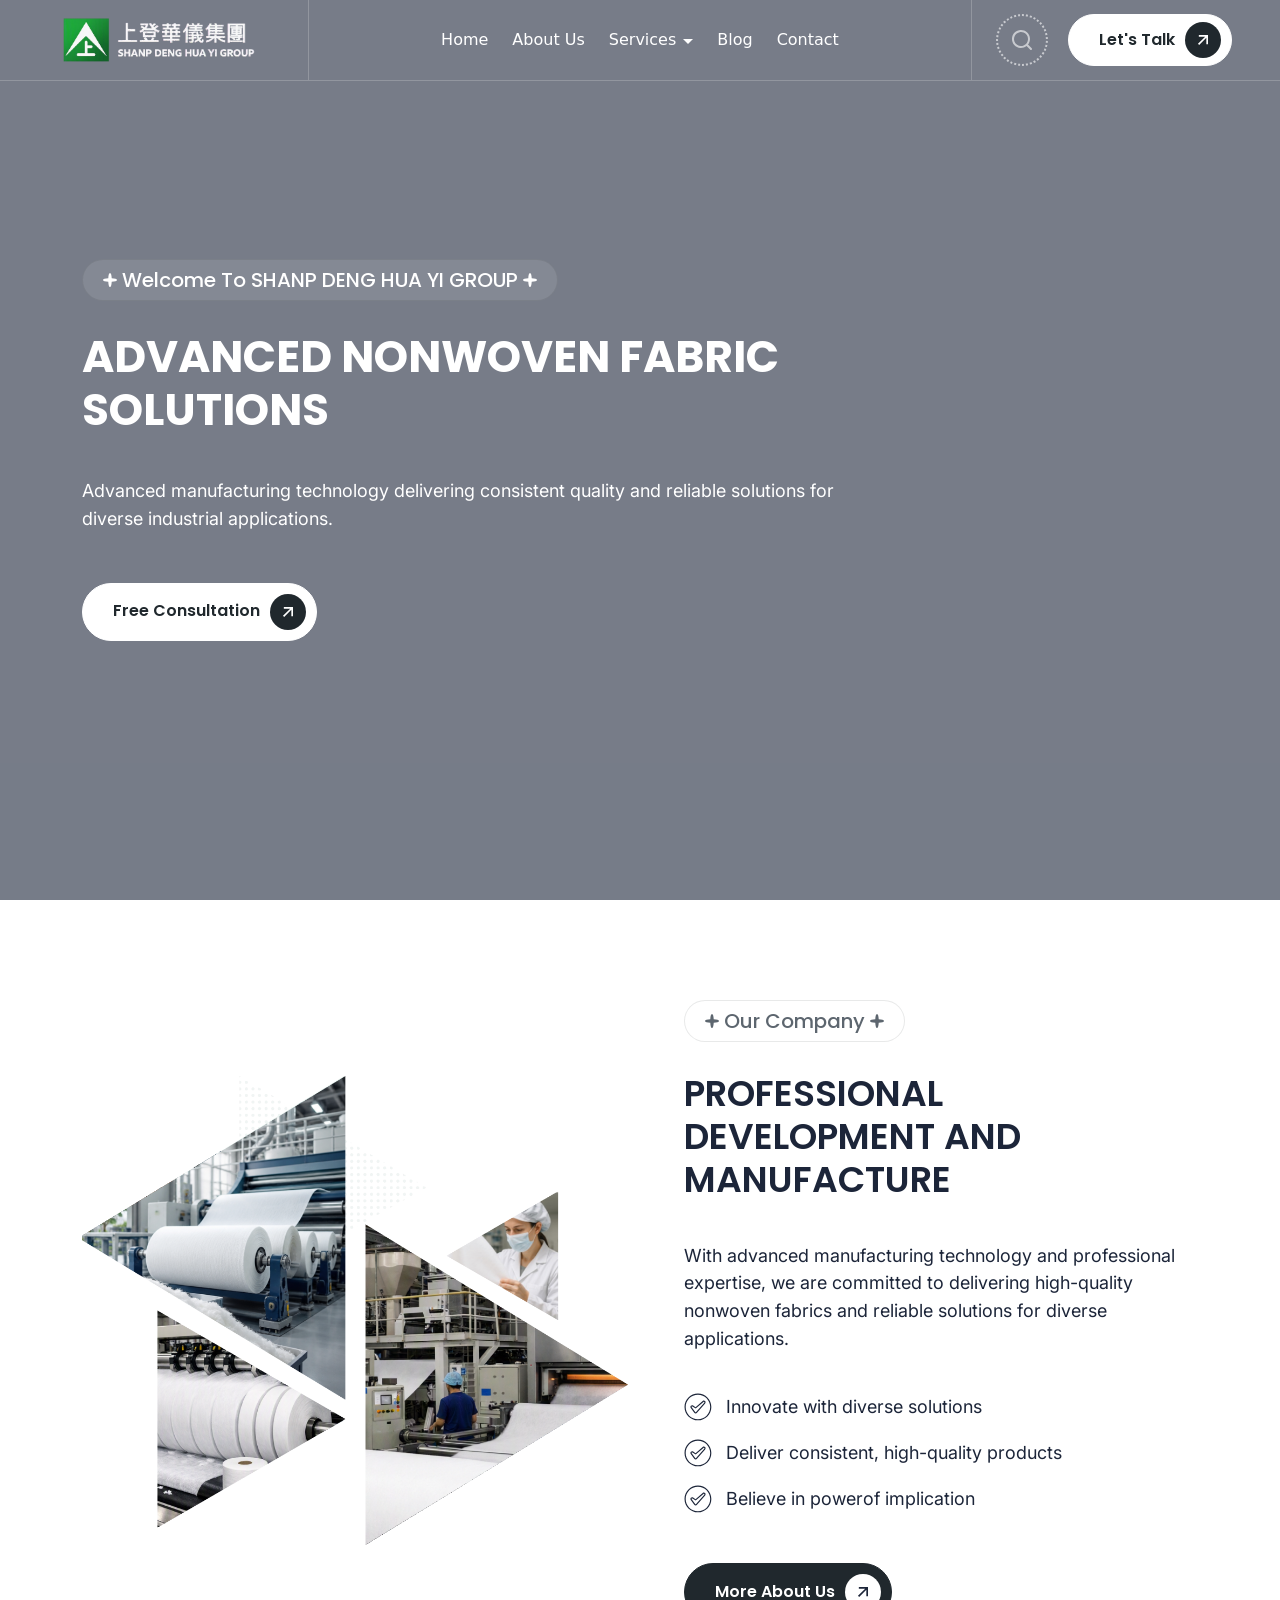
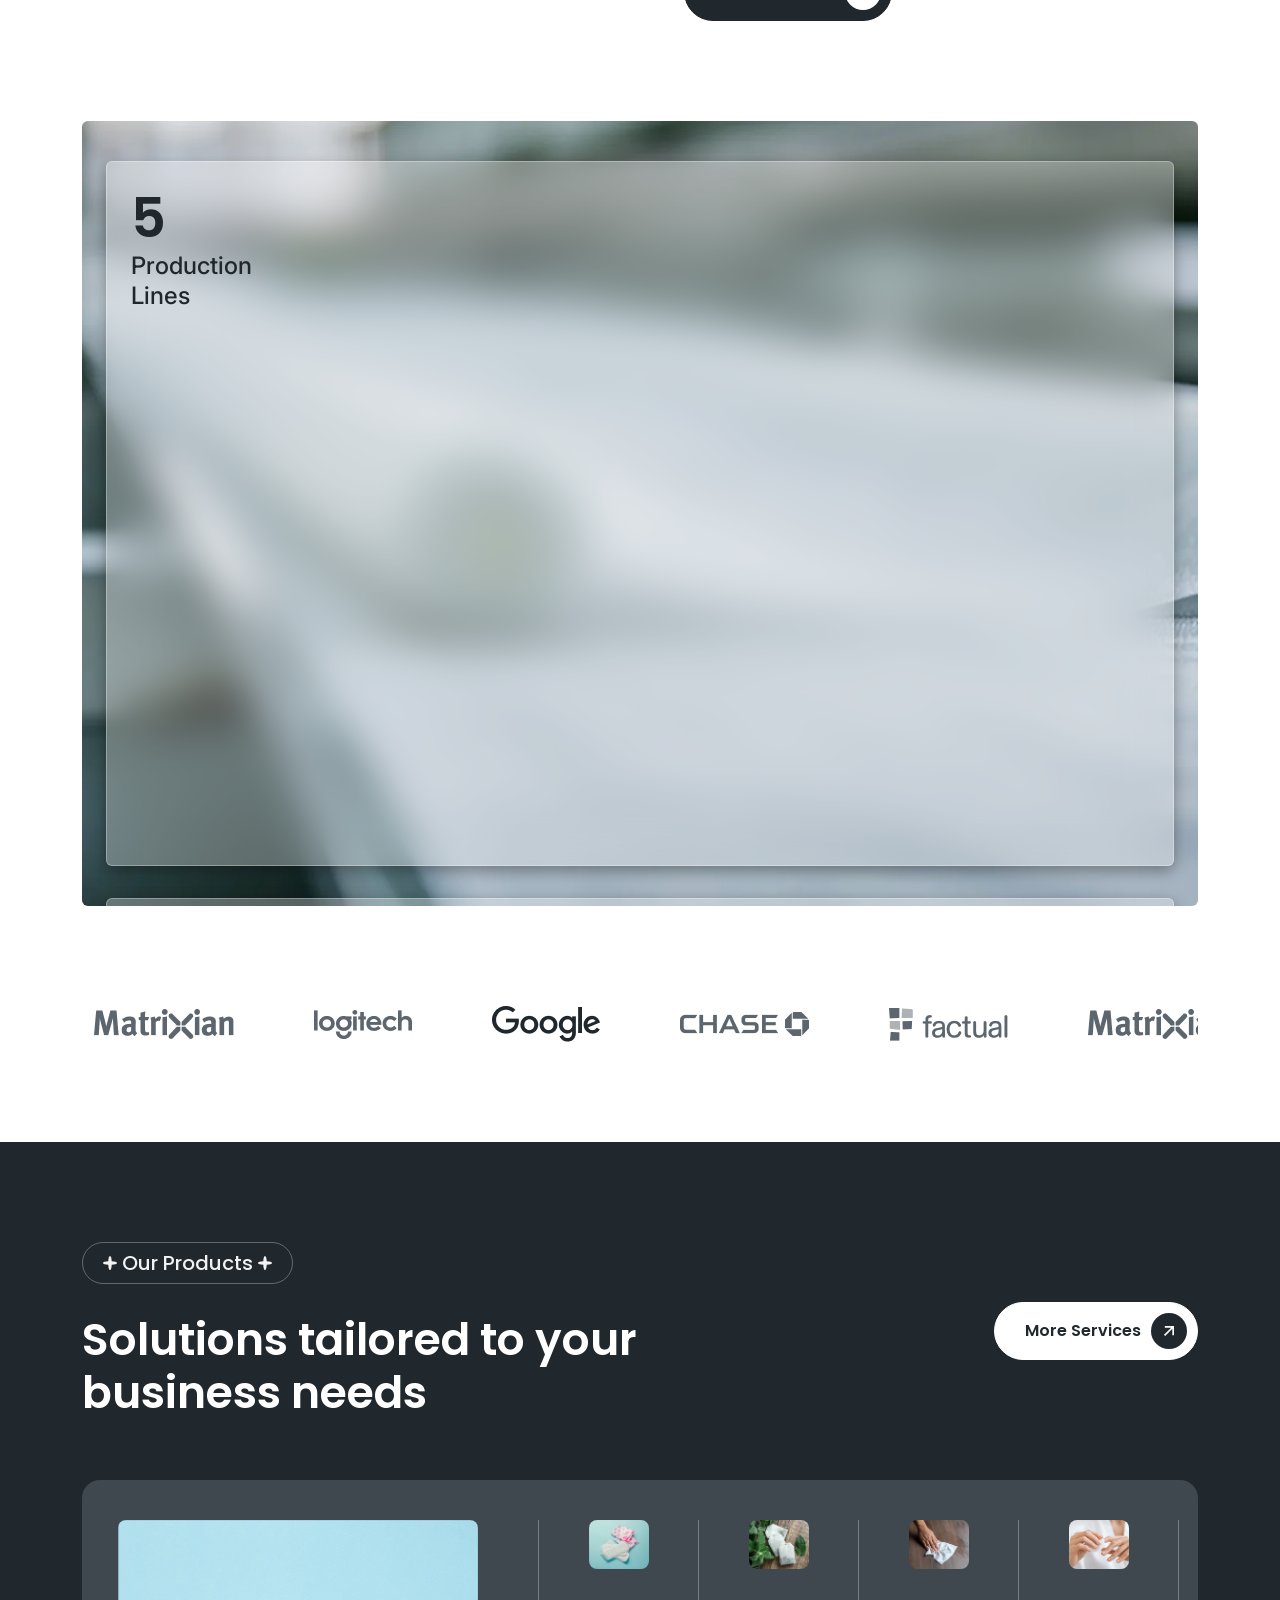
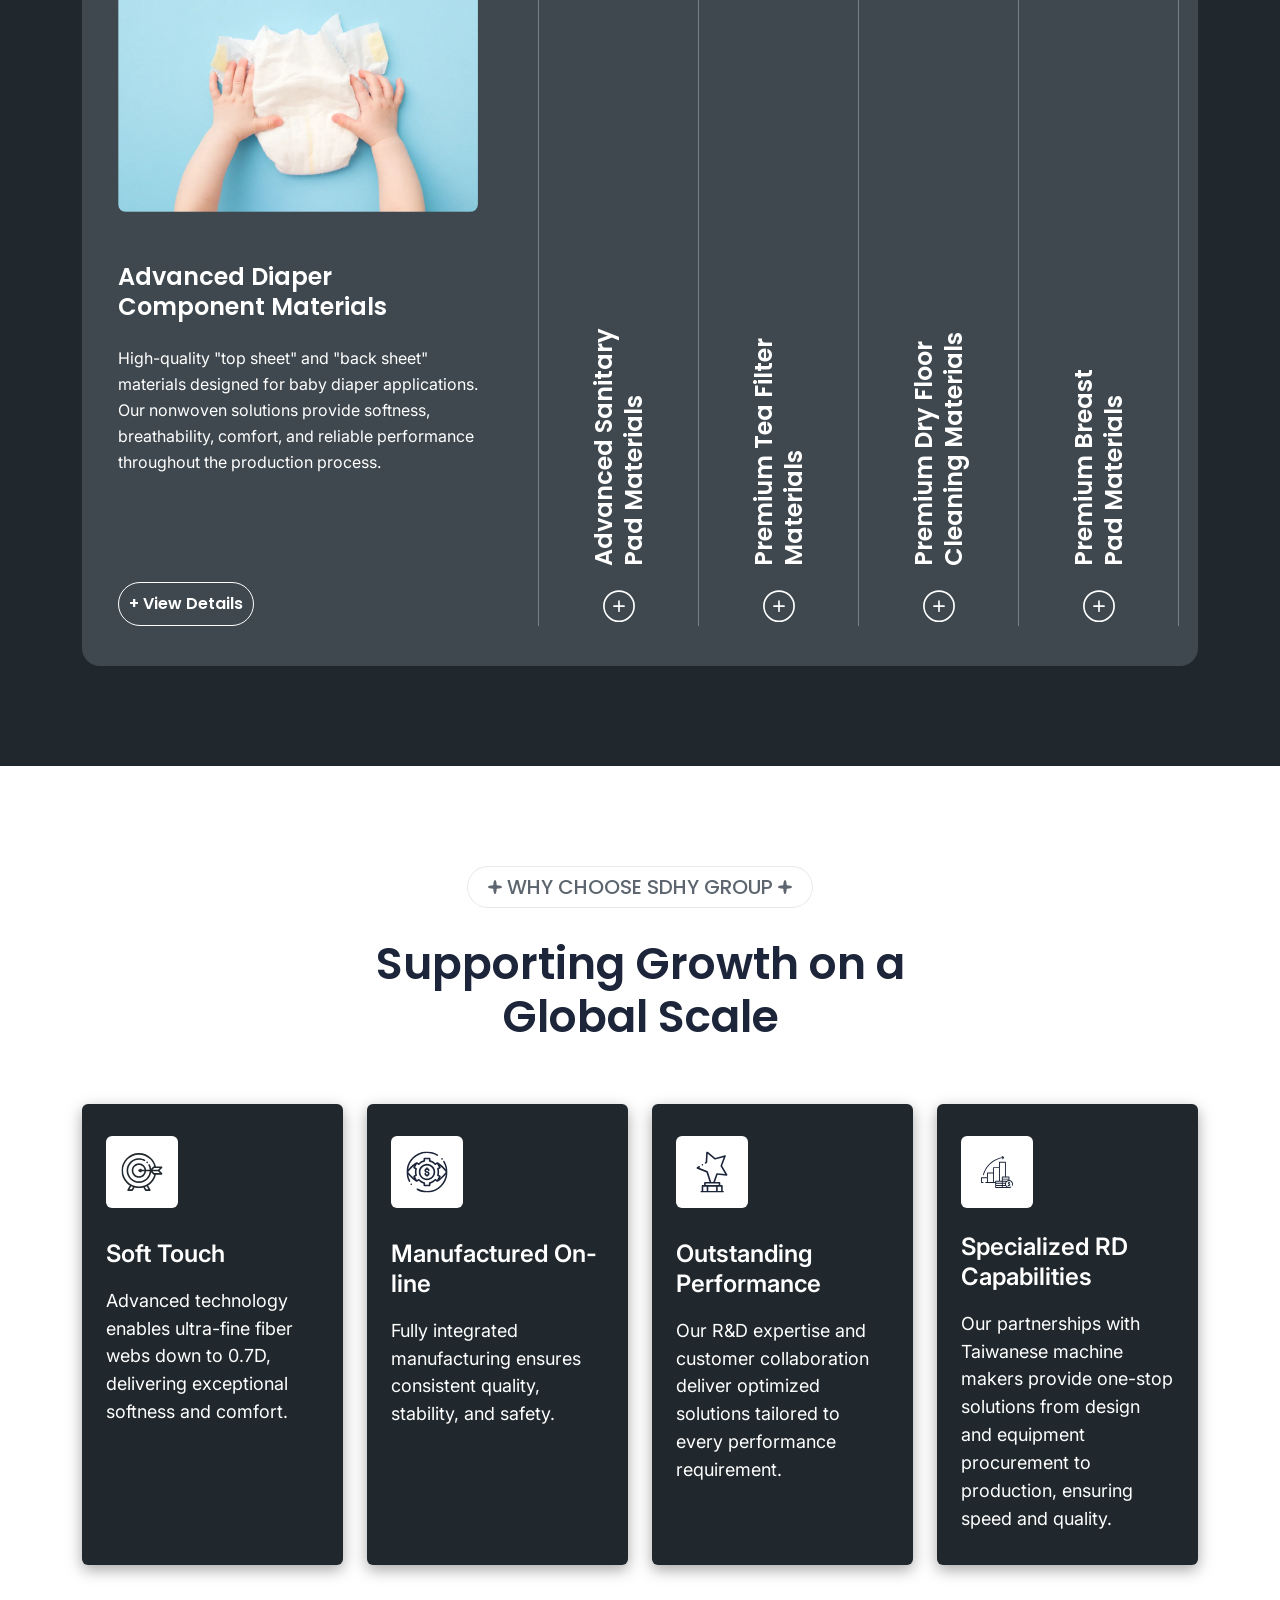
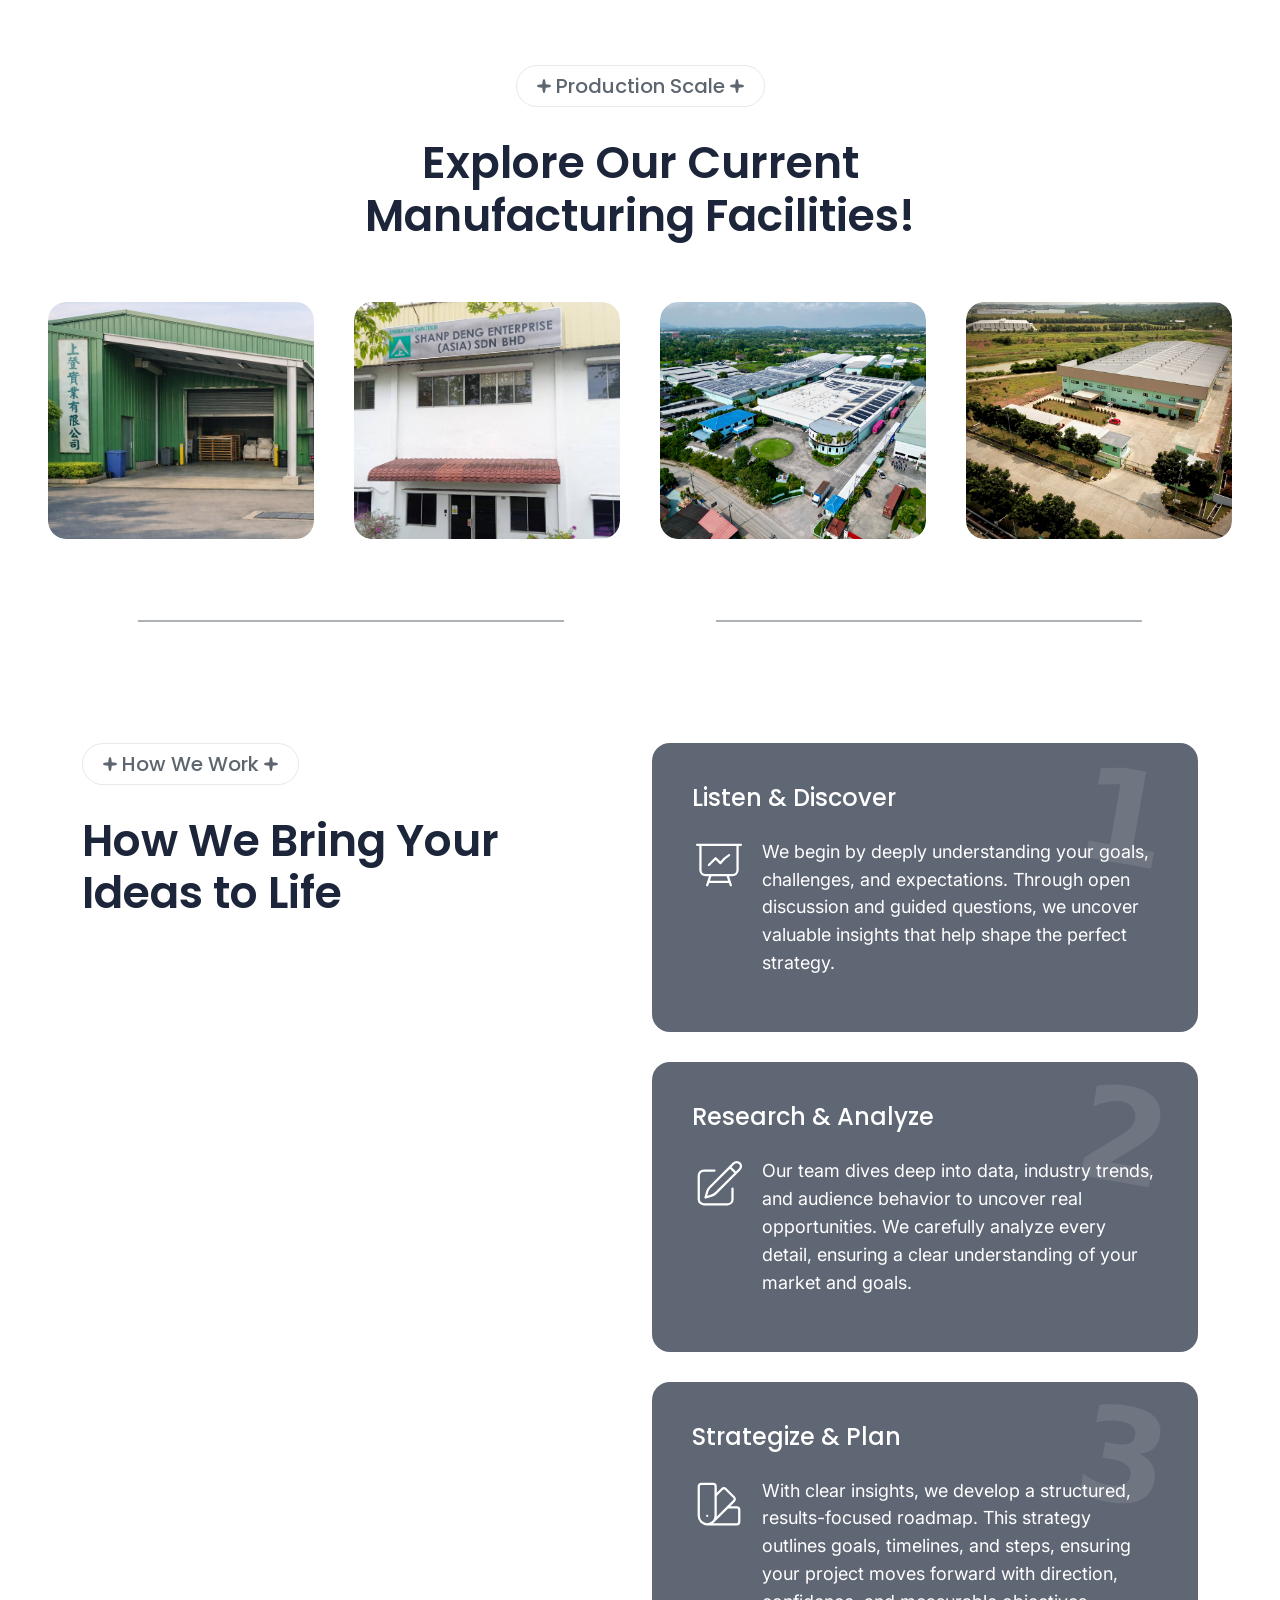
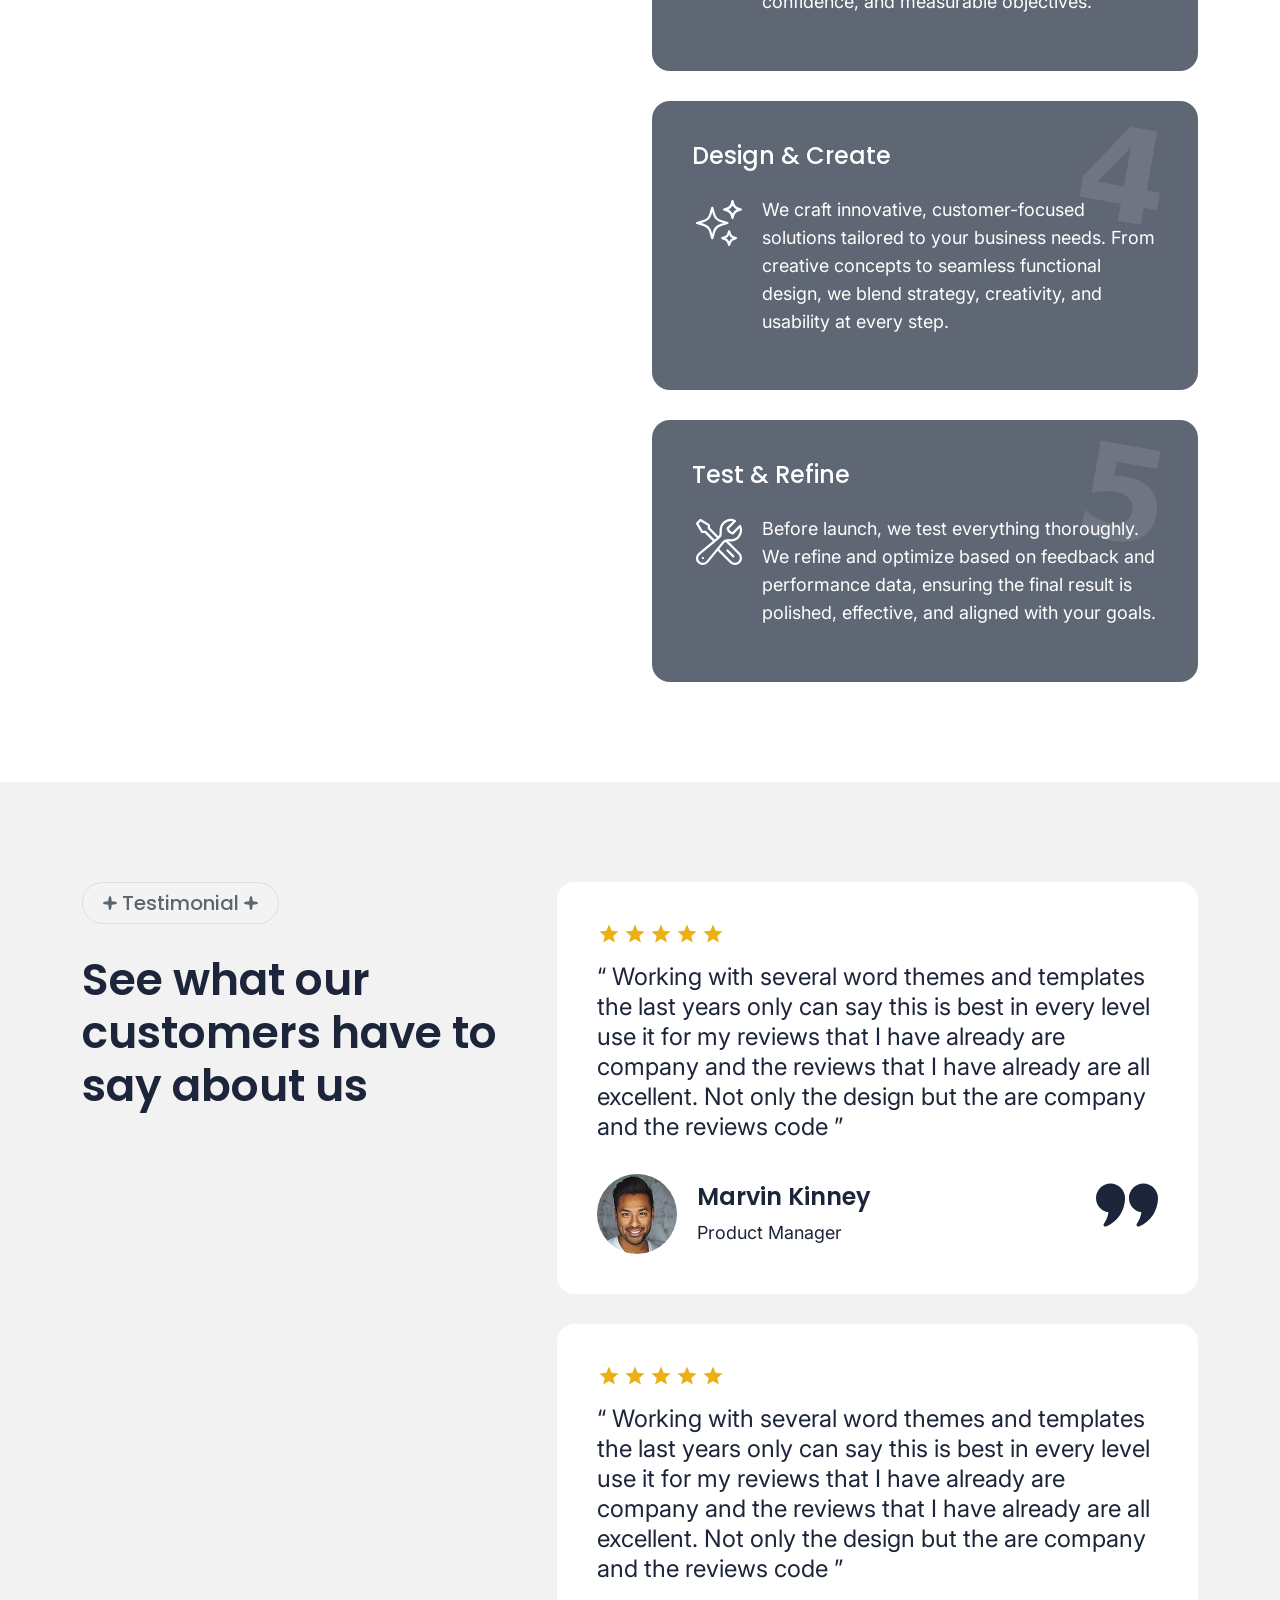
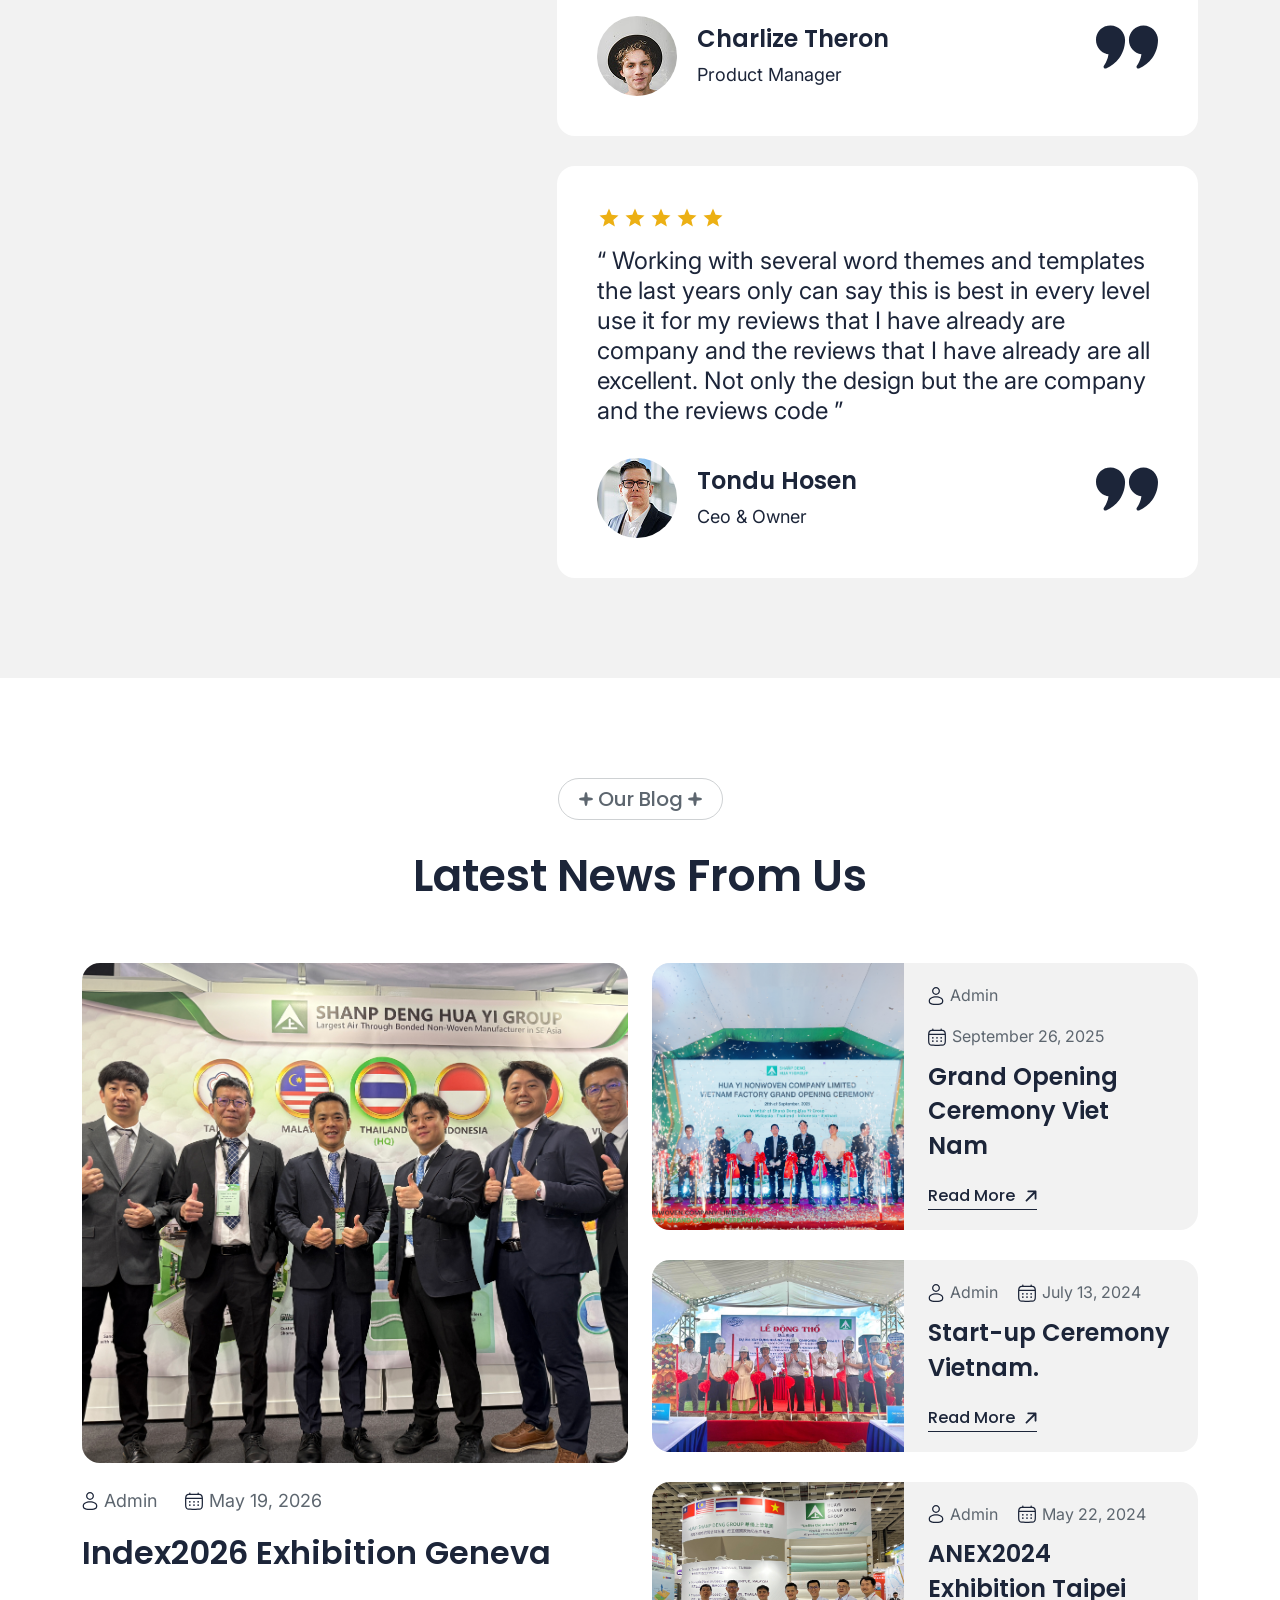
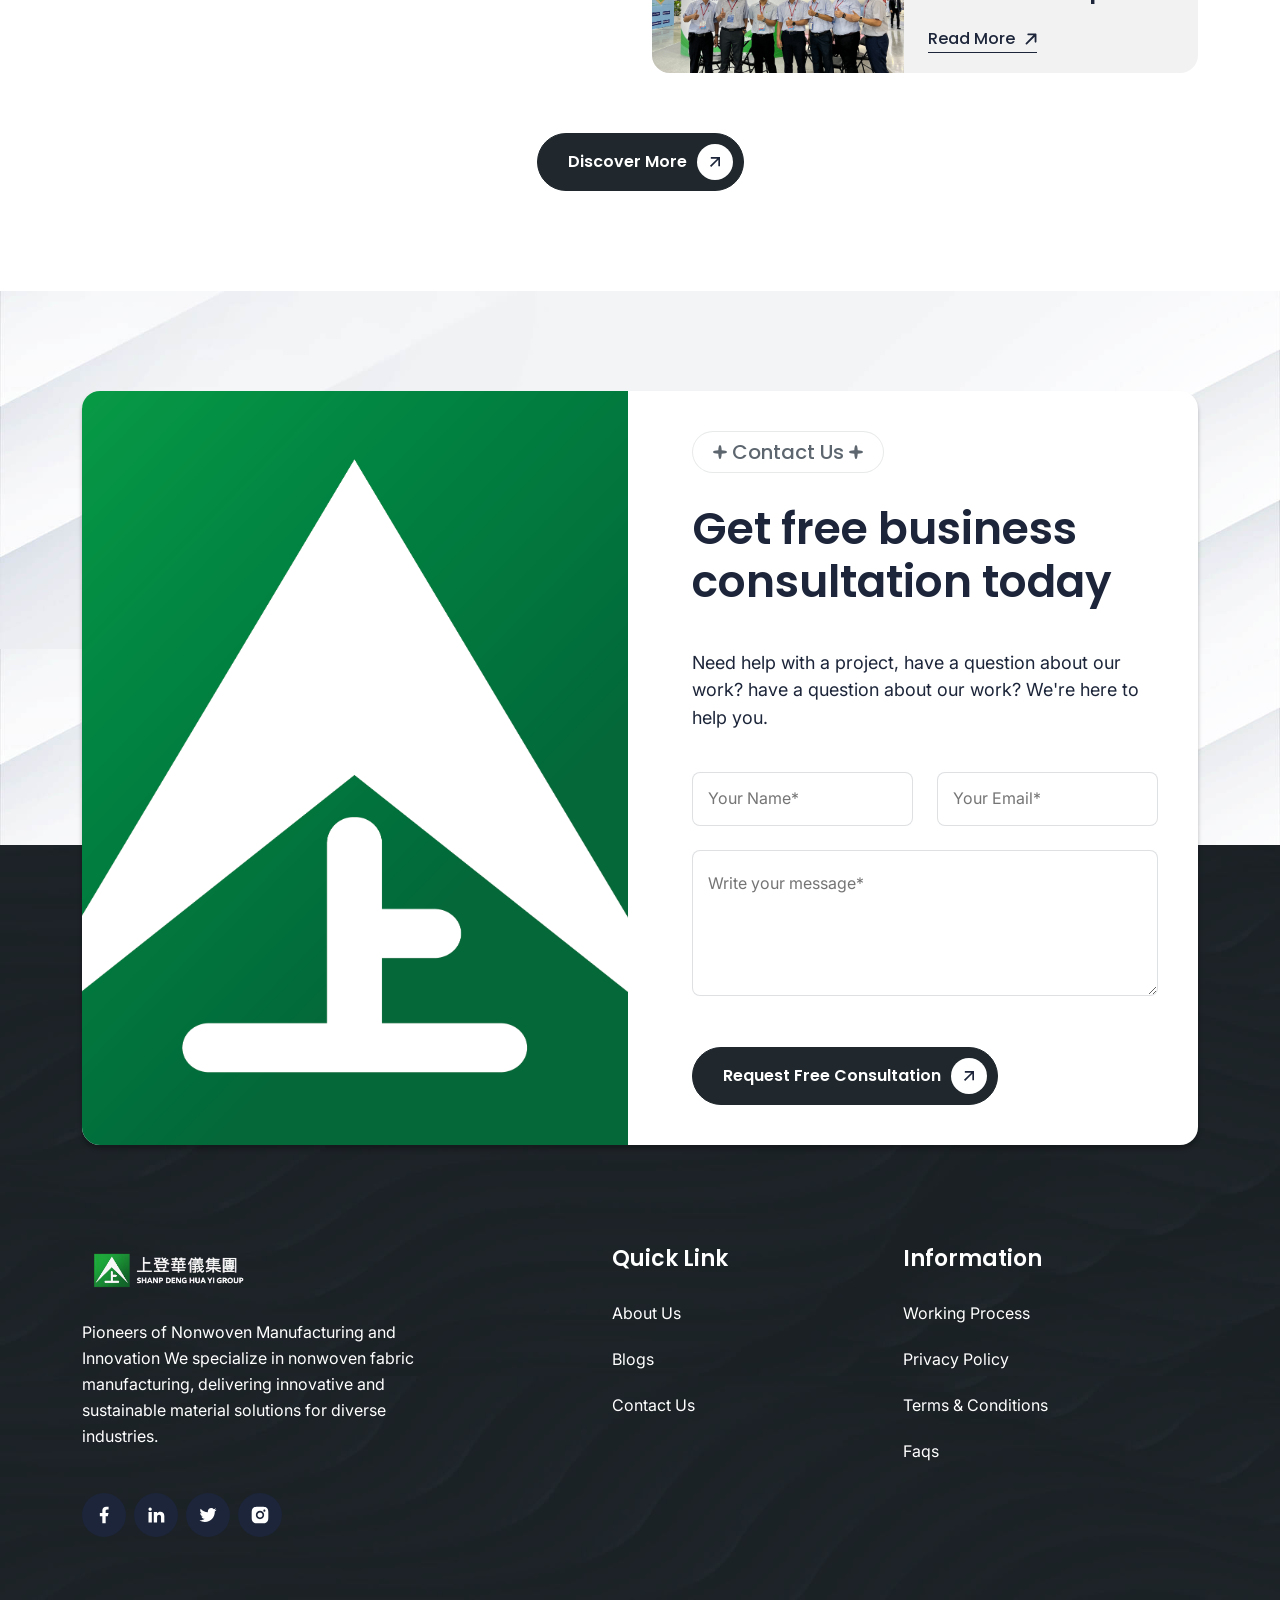
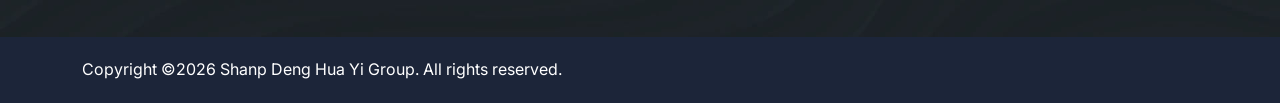
==== commit 90712104: "Update index.html-bannervideo" ====
--- a/index.html
+++ b/index.html
@@ -413,7 +413,7 @@
     <div class="hero-slider hero-slider-3 with-floating-header with-fixed-bg">
       <div class="slider-card overlay">
         <picture class="slider-media">
-          <video class="hero-video" autoplay muted loop playsinline poster="assets/img/slider/hero-2.jpg">
+          <video class="hero-video" autoplay muted loop playsinline poster="assets/img/bannerVideo/0822.mp4">
             <source src="assets/img/bannerVideo/0822.mp4" type="video/mp4">
             <source src="assets/img/bannerVideo/0822.mp4" type="video/webm">
           </video>
@@ -2270,4 +2270,4 @@
   <script src="assets/js/main.js" defer></script>
 </body>
 
-</html>+</html>
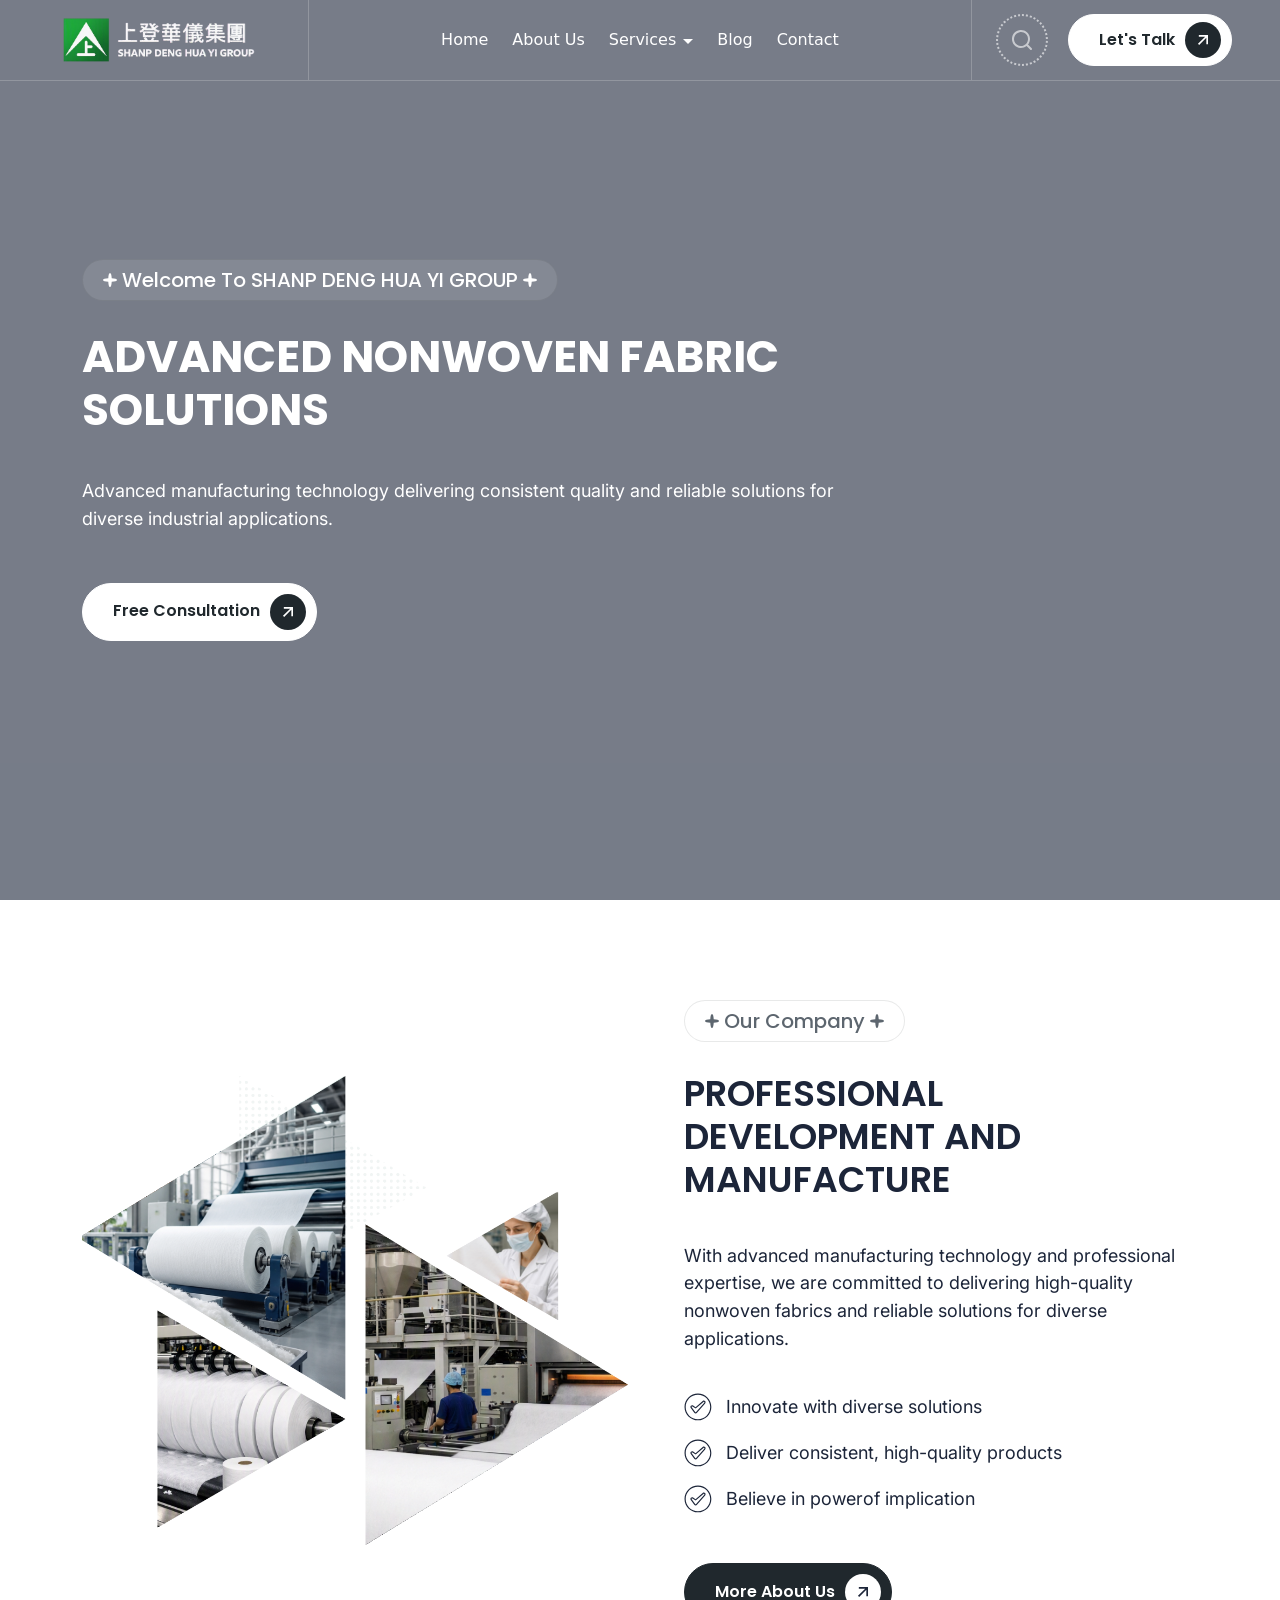
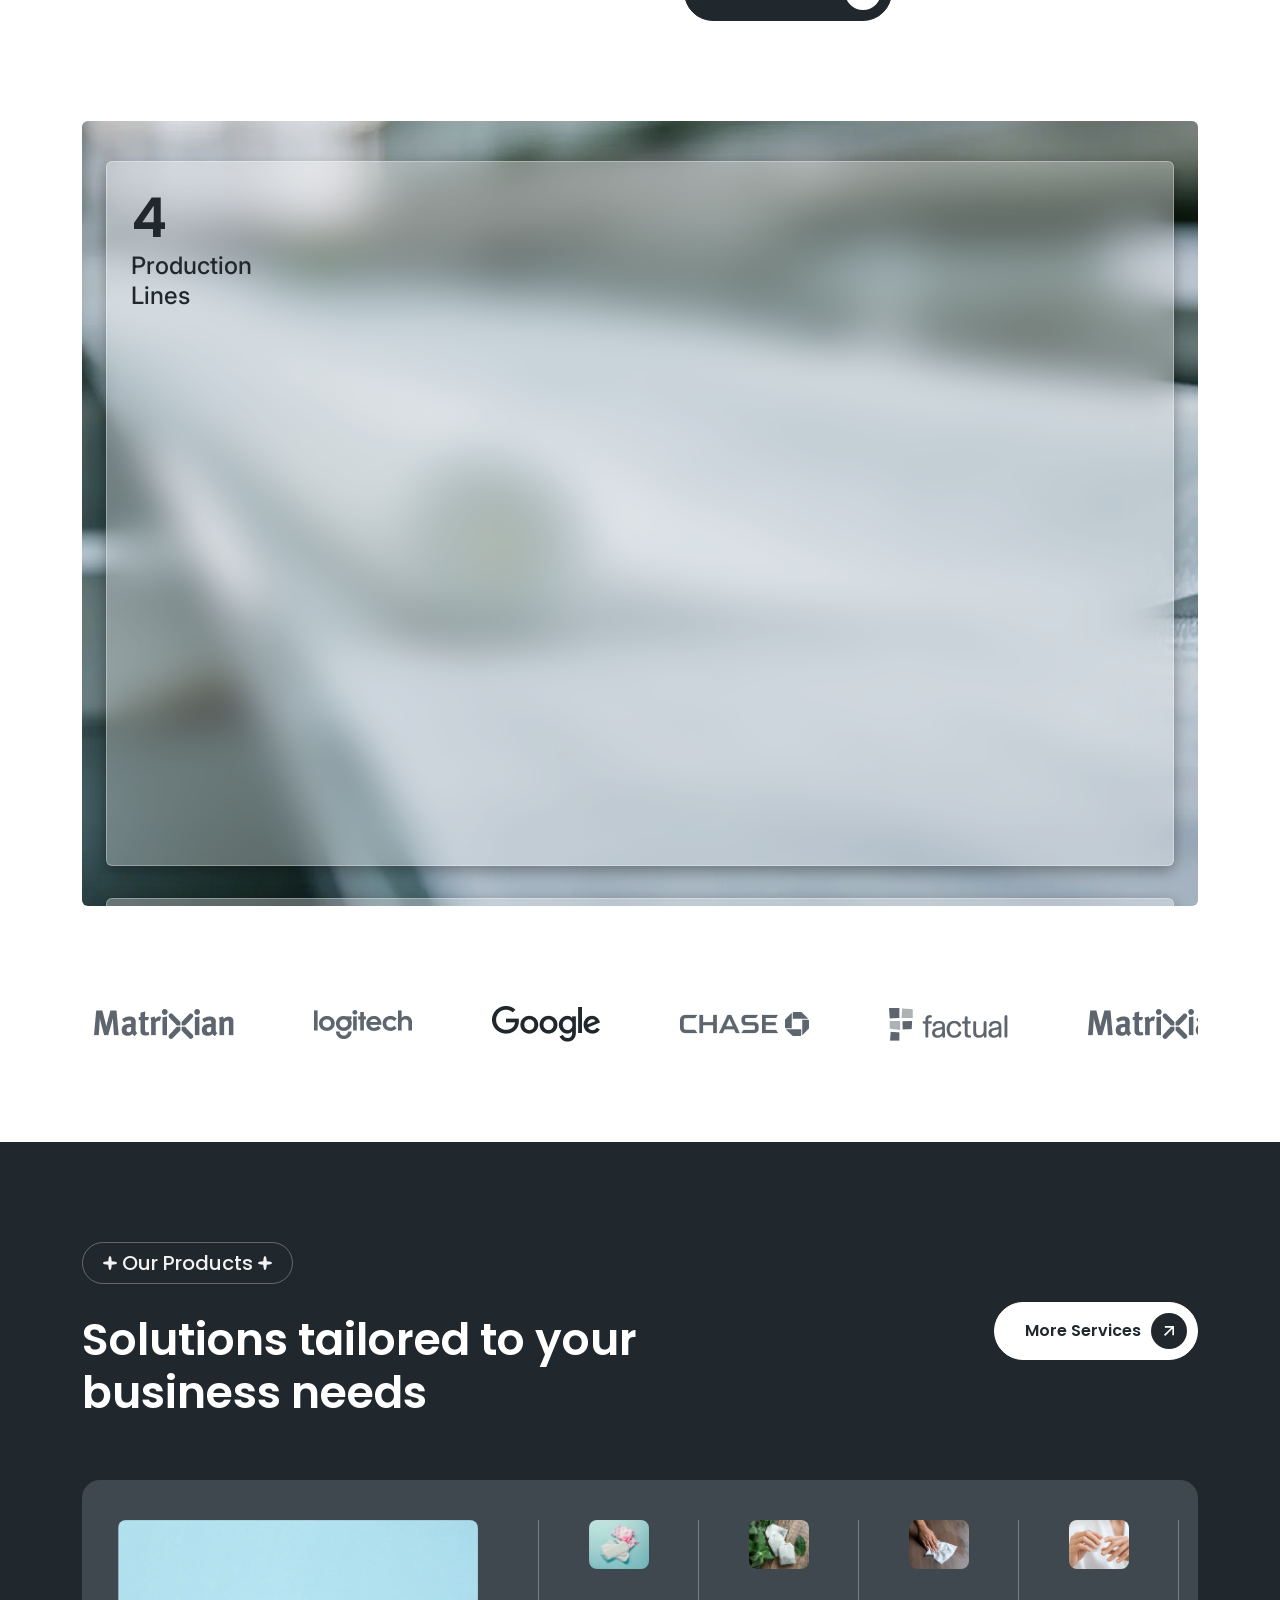
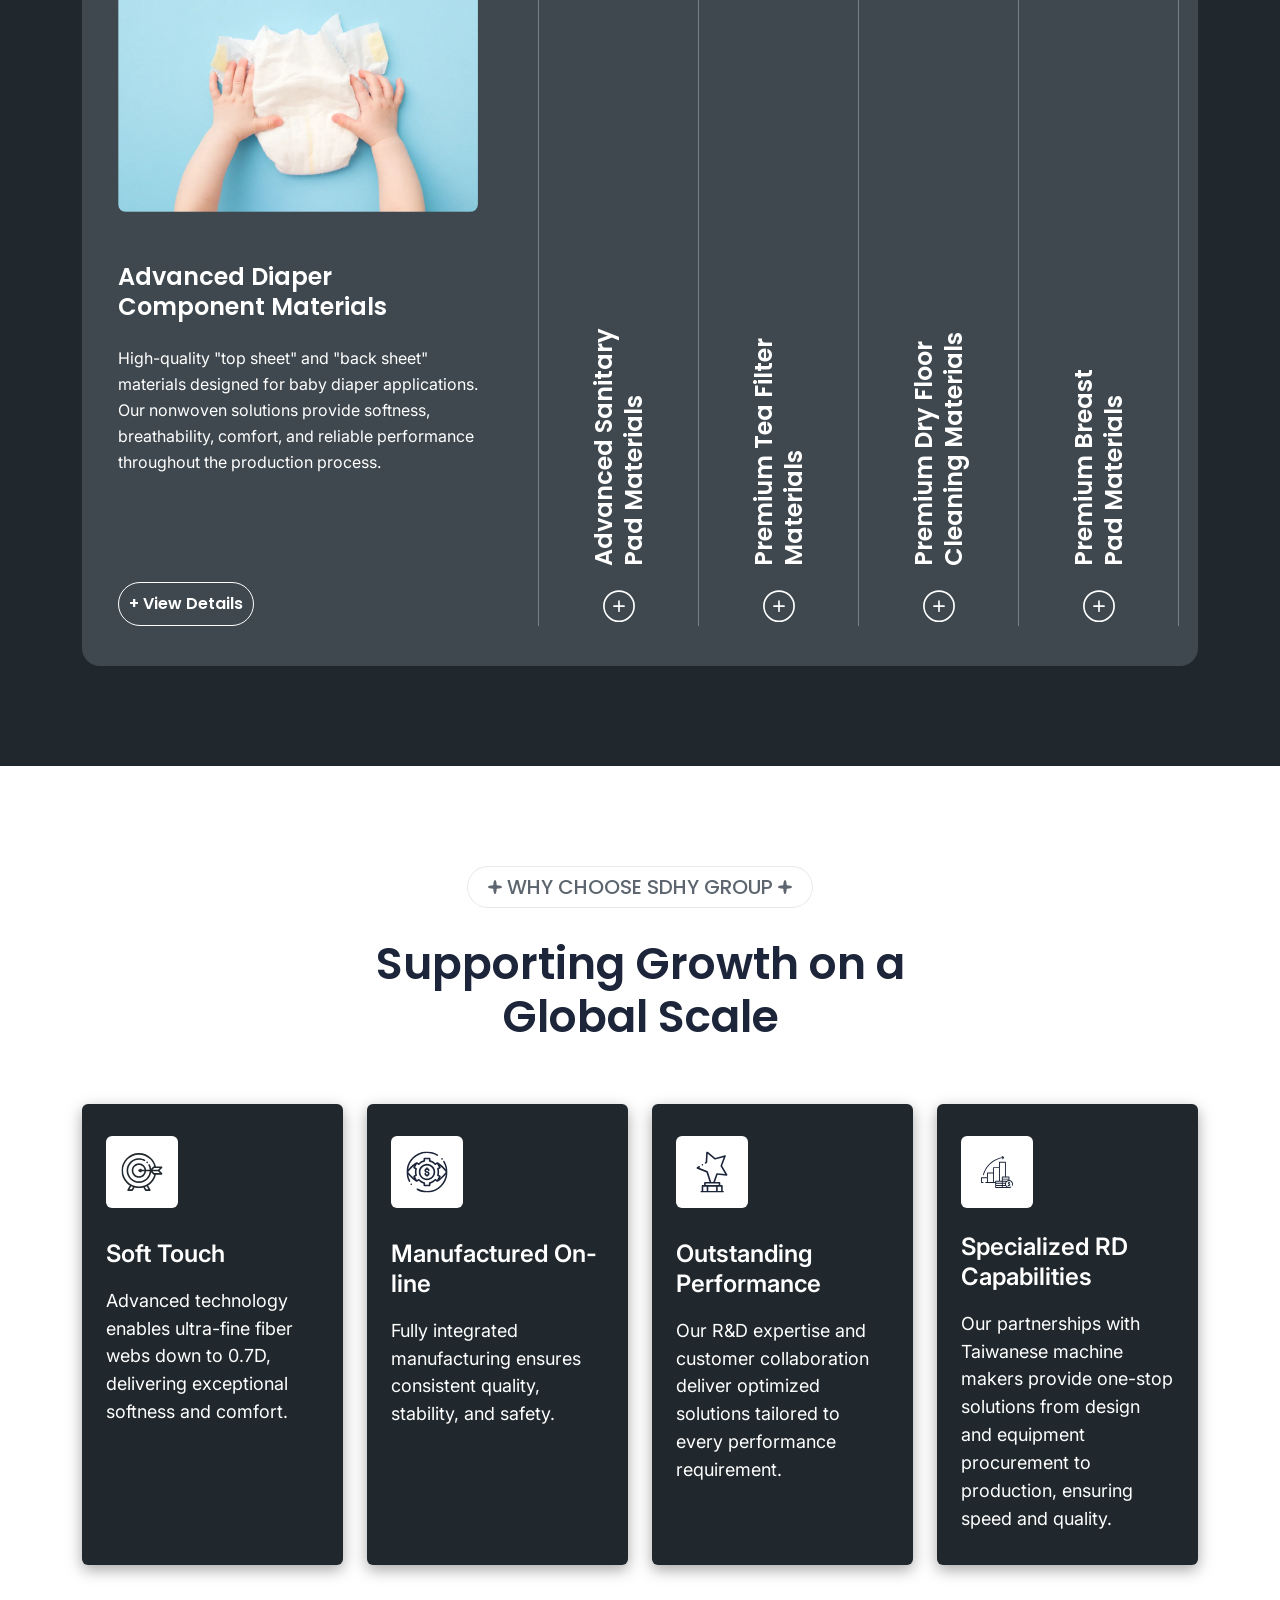
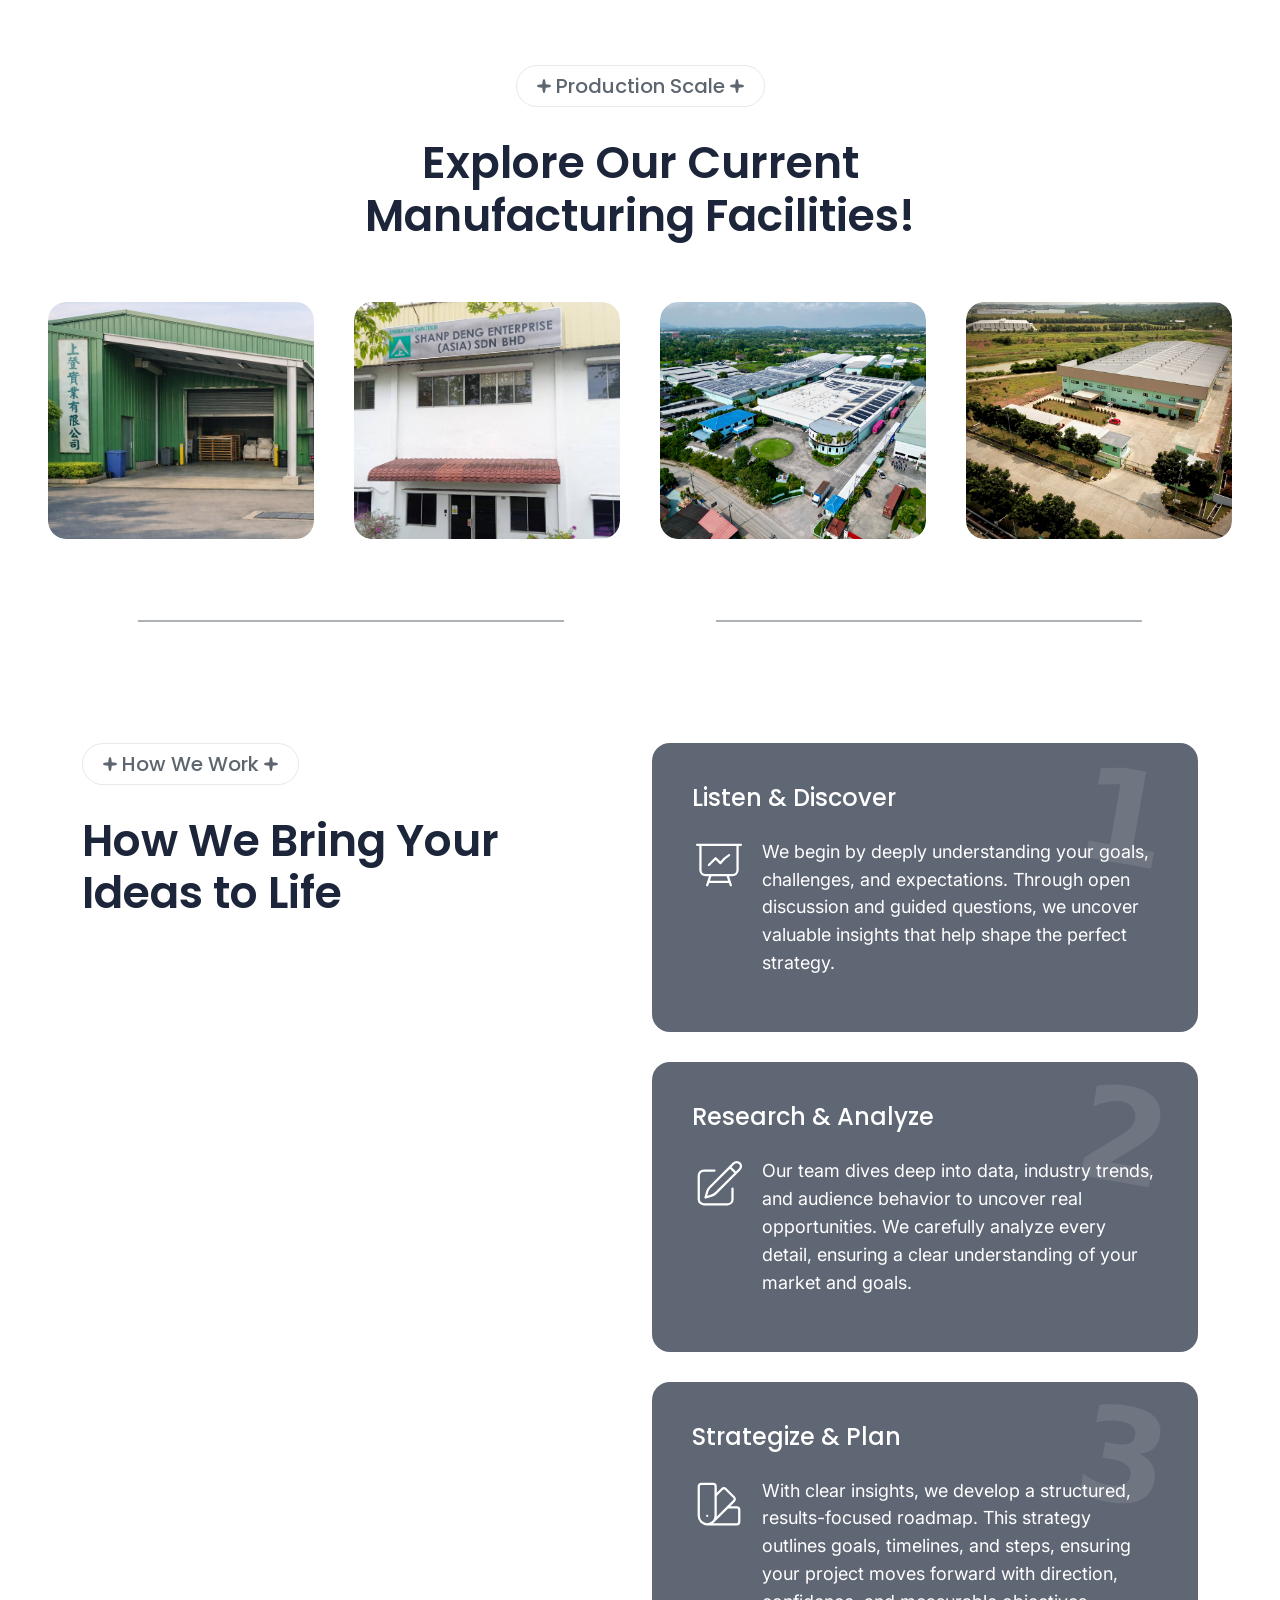
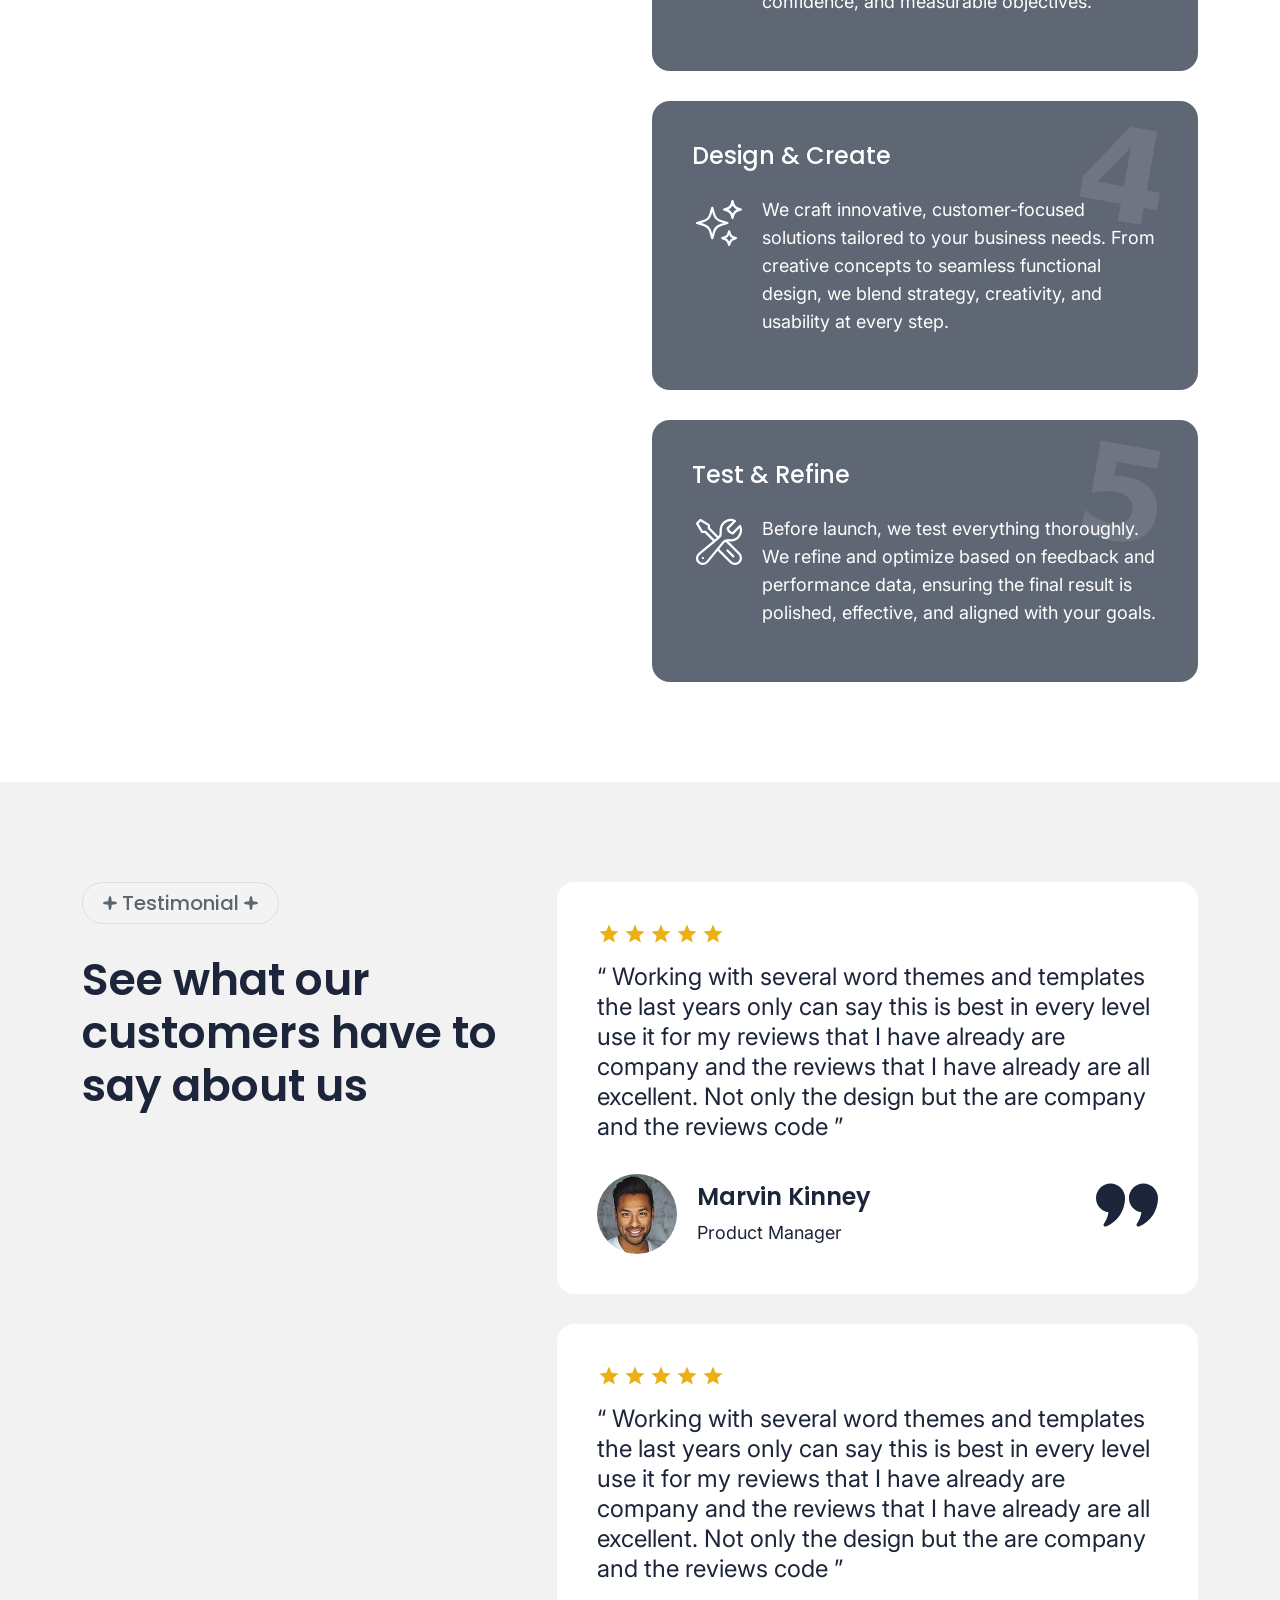
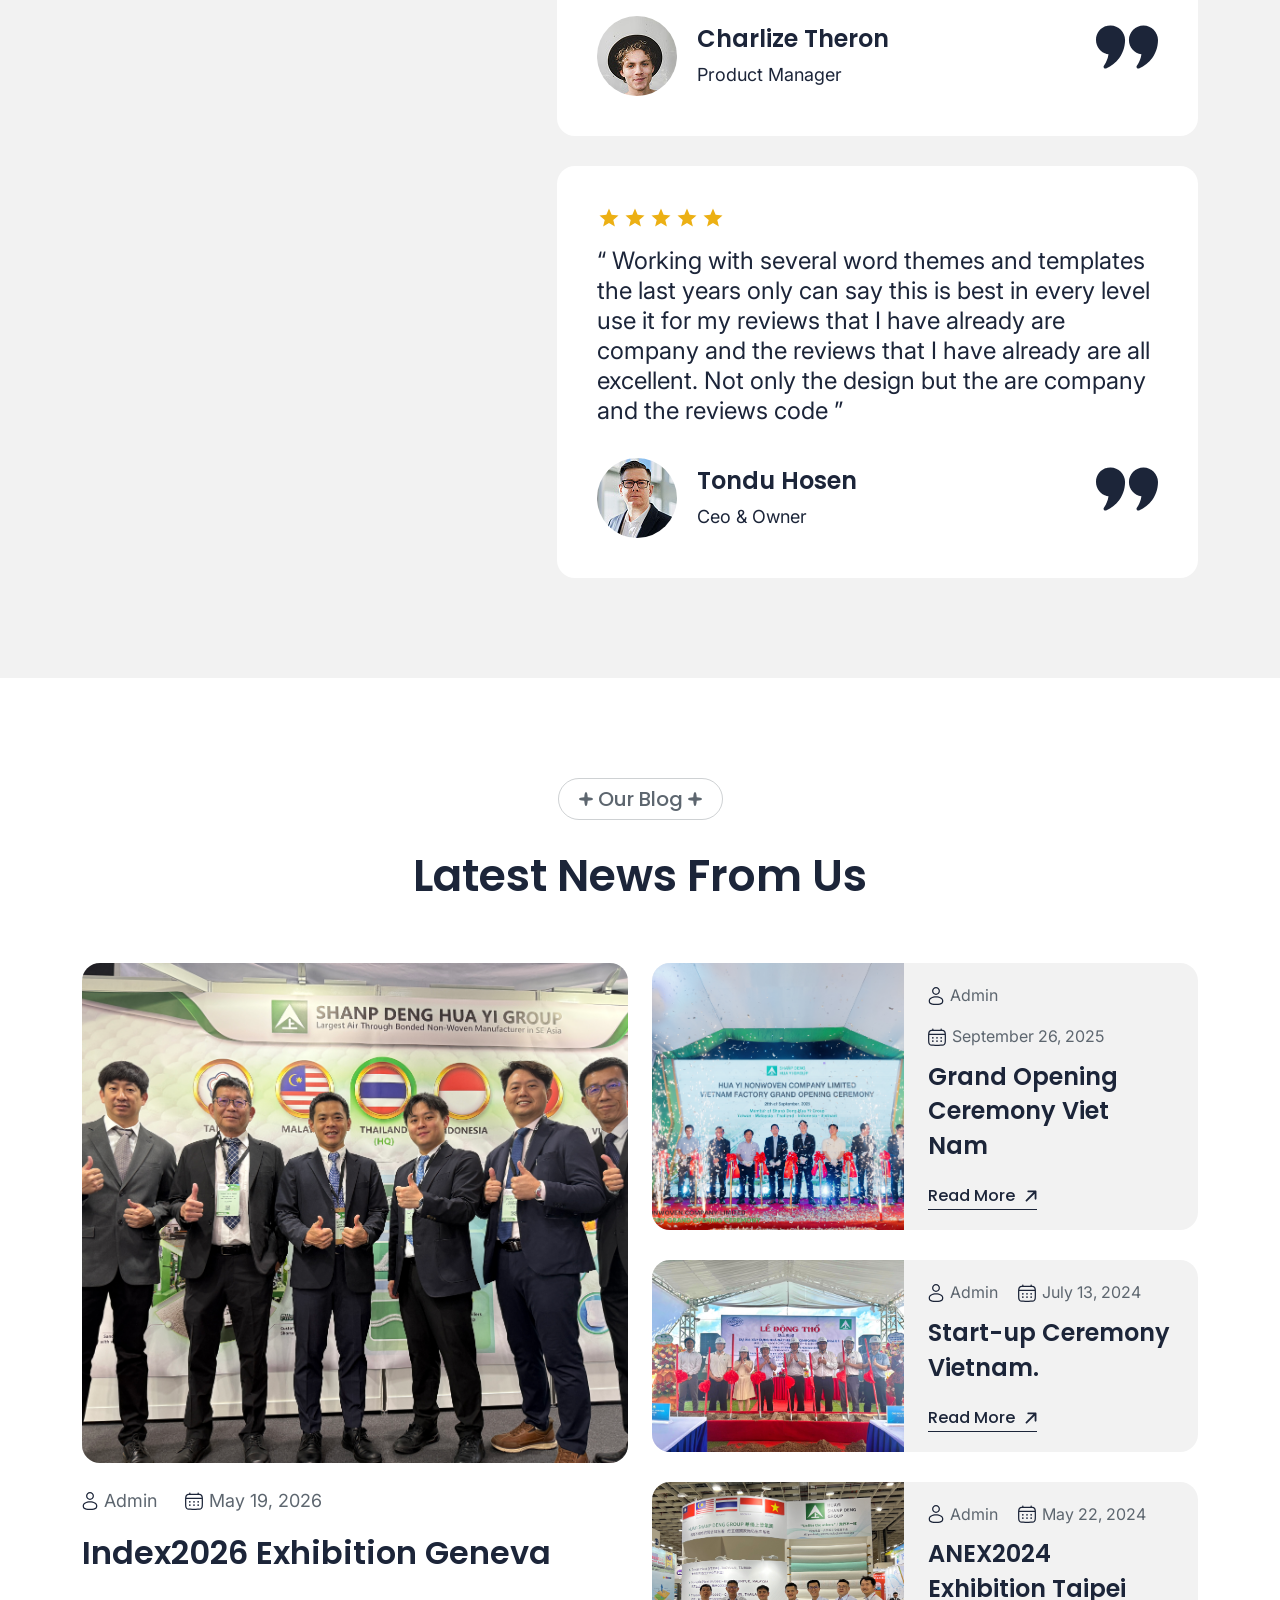
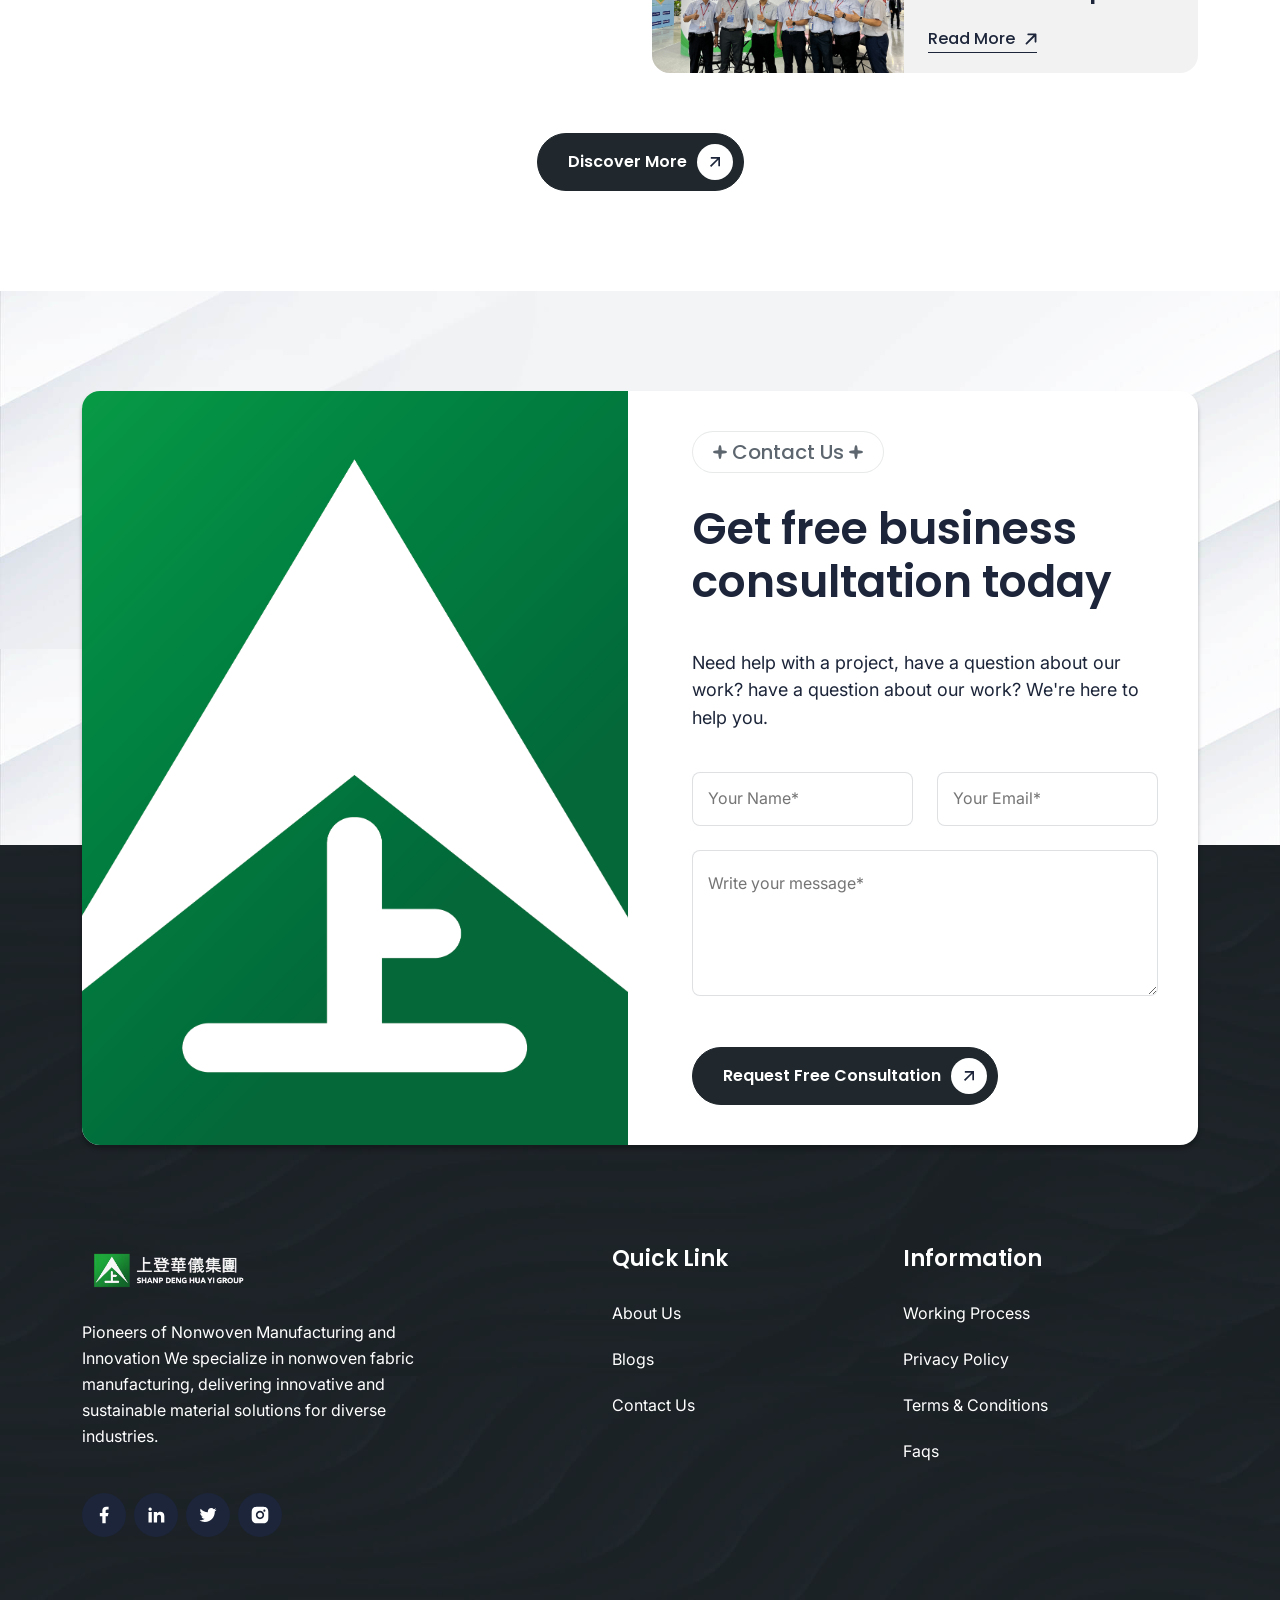
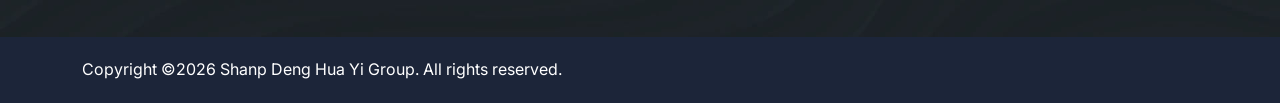
==== commit b7f084b4: "Fix hero video" ====
--- a/index.html
+++ b/index.html
@@ -413,7 +413,7 @@
     <div class="hero-slider hero-slider-3 with-floating-header with-fixed-bg">
       <div class="slider-card overlay">
         <picture class="slider-media">
-          <video class="hero-video" autoplay muted loop playsinline poster="assets/img/bannerVideo/0822.mp4">
+          <video class="hero-video" autoplay muted loop playsinline >
             <source src="assets/img/bannerVideo/0822.mp4" type="video/mp4">
             <source src="assets/img/bannerVideo/0822.mp4" type="video/webm">
           </video>
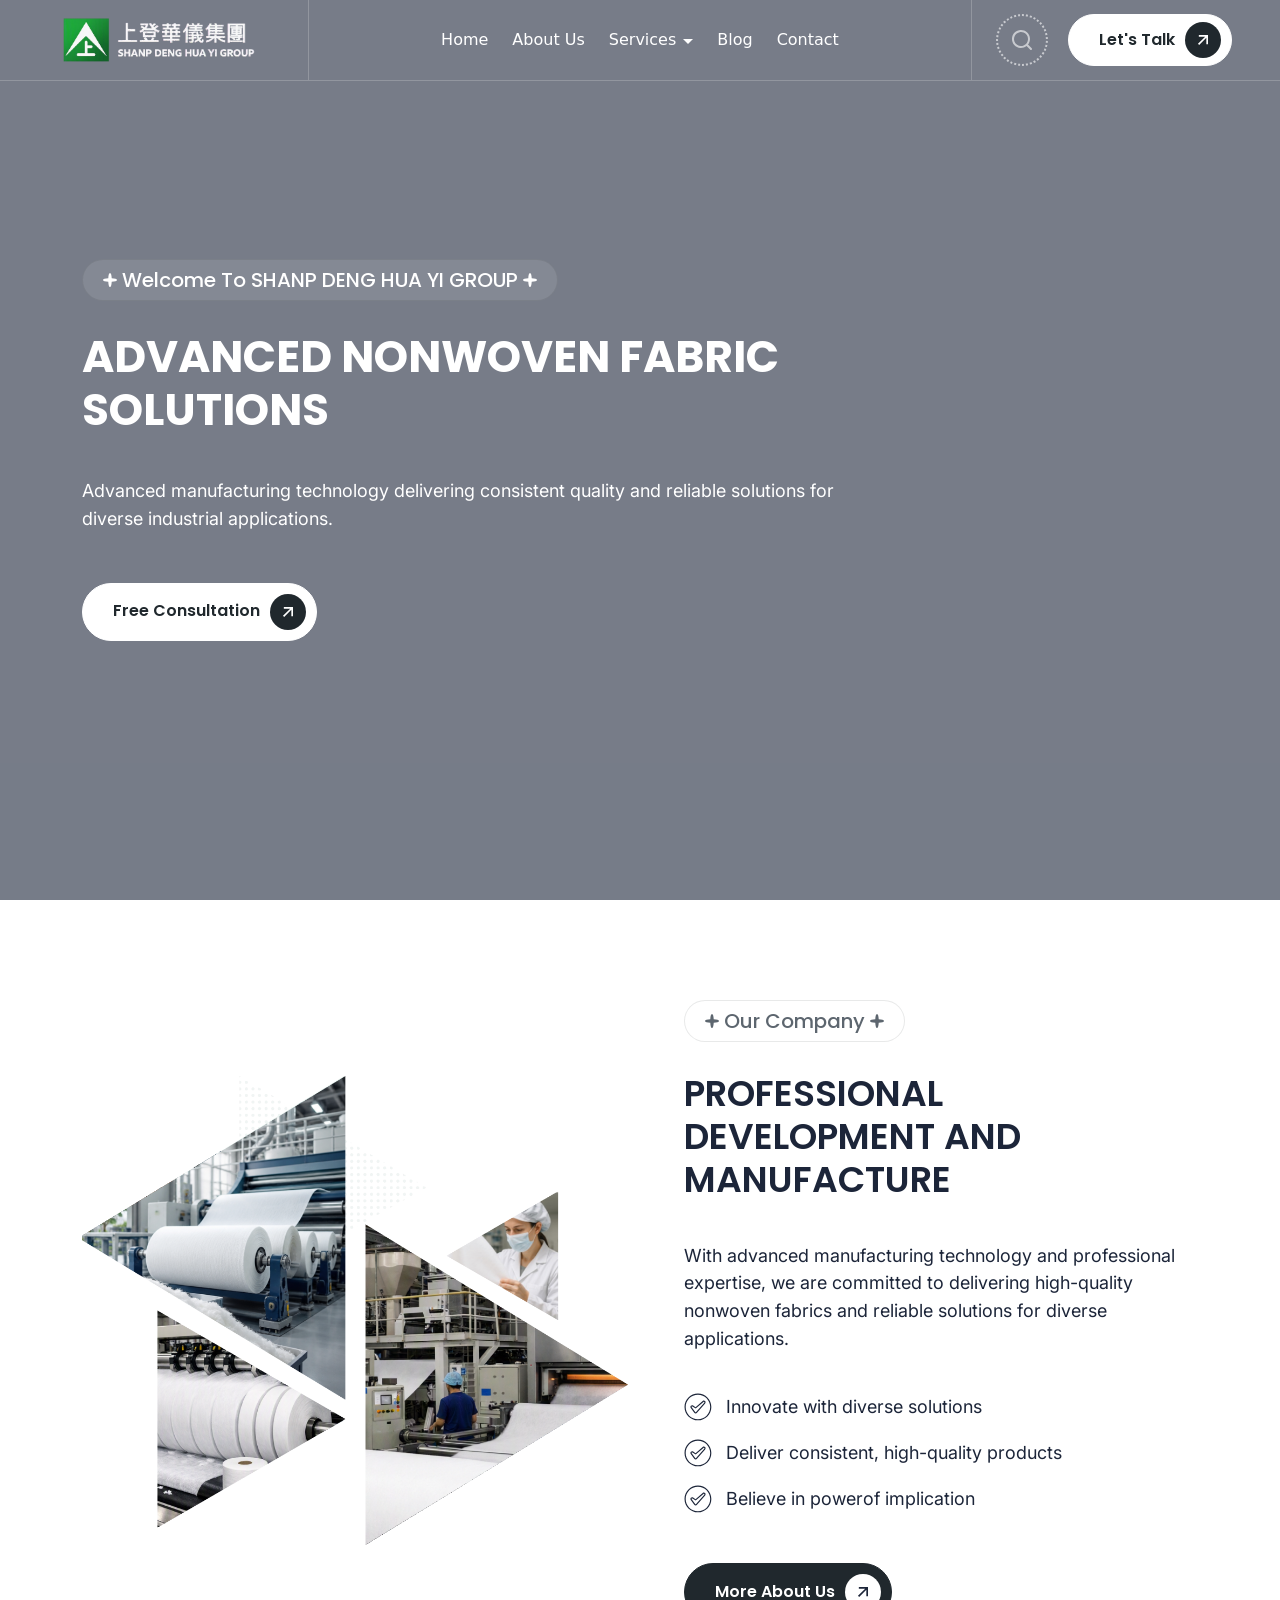
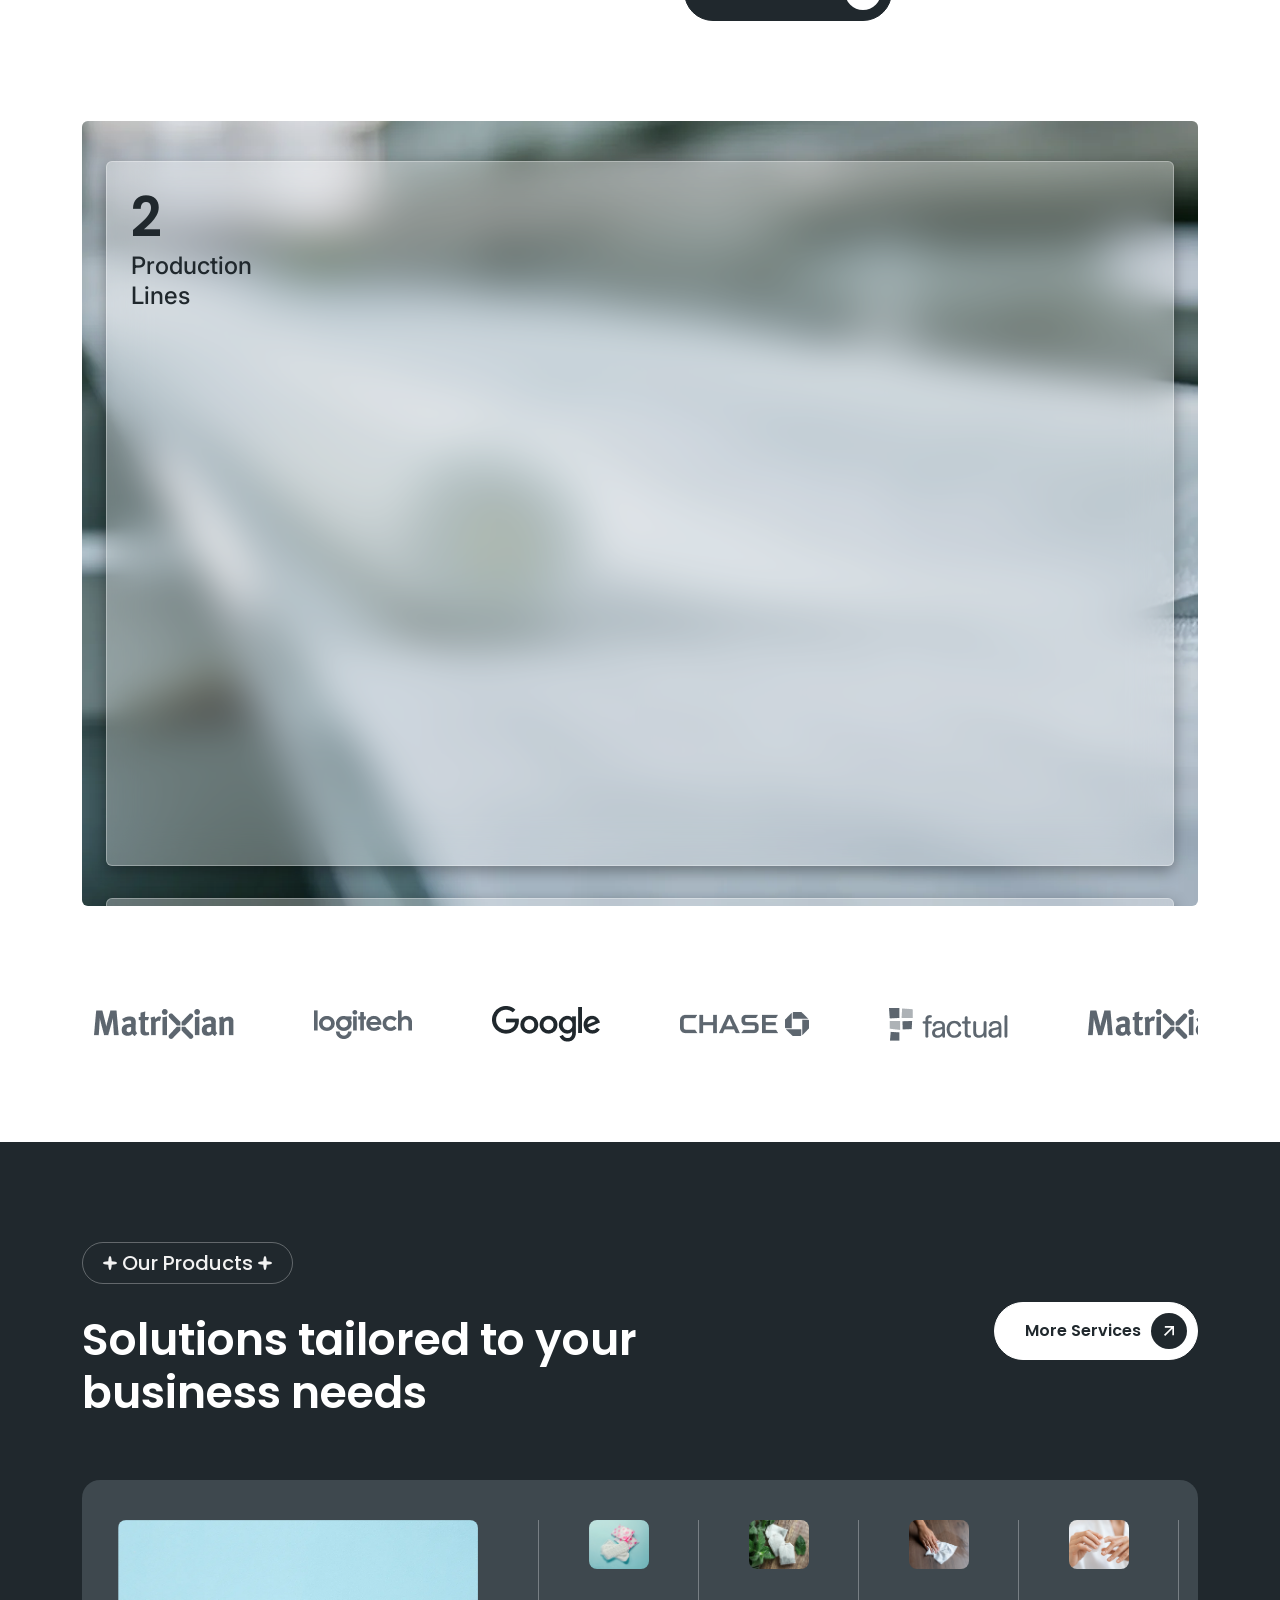
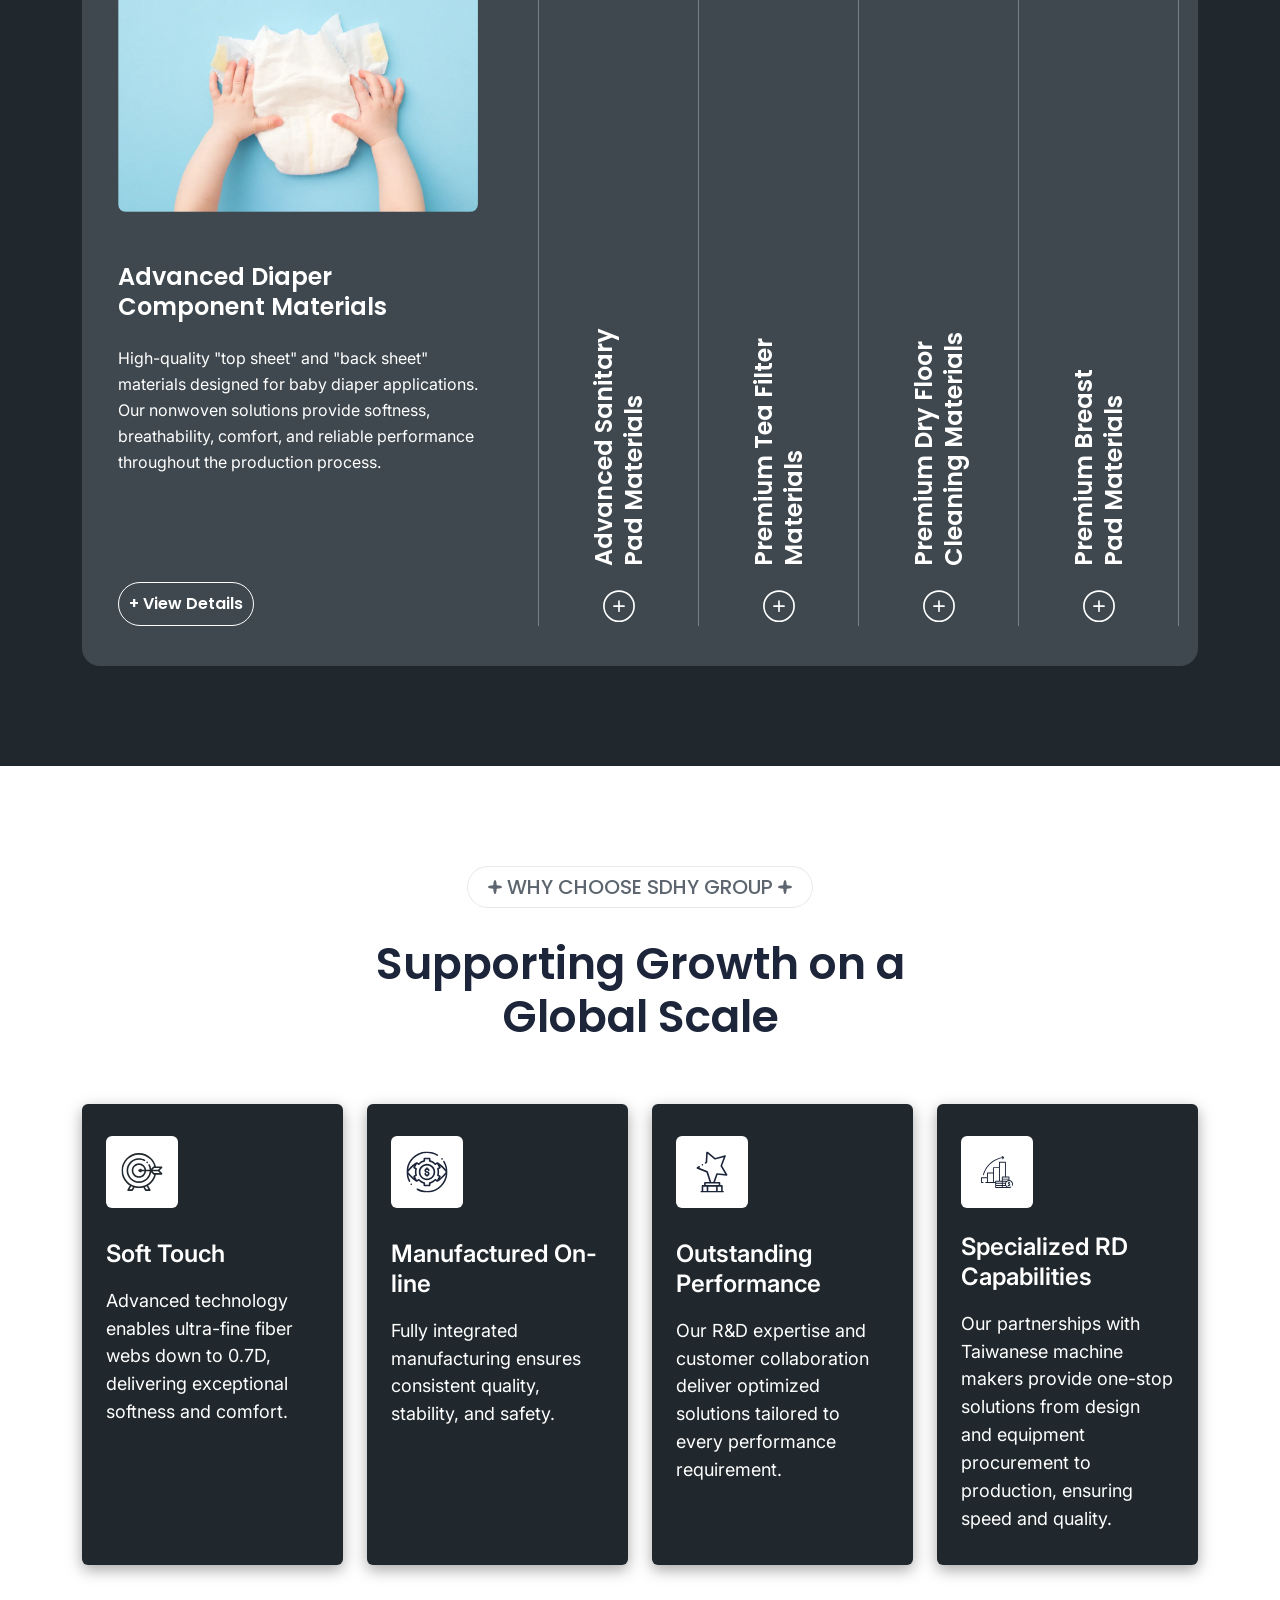
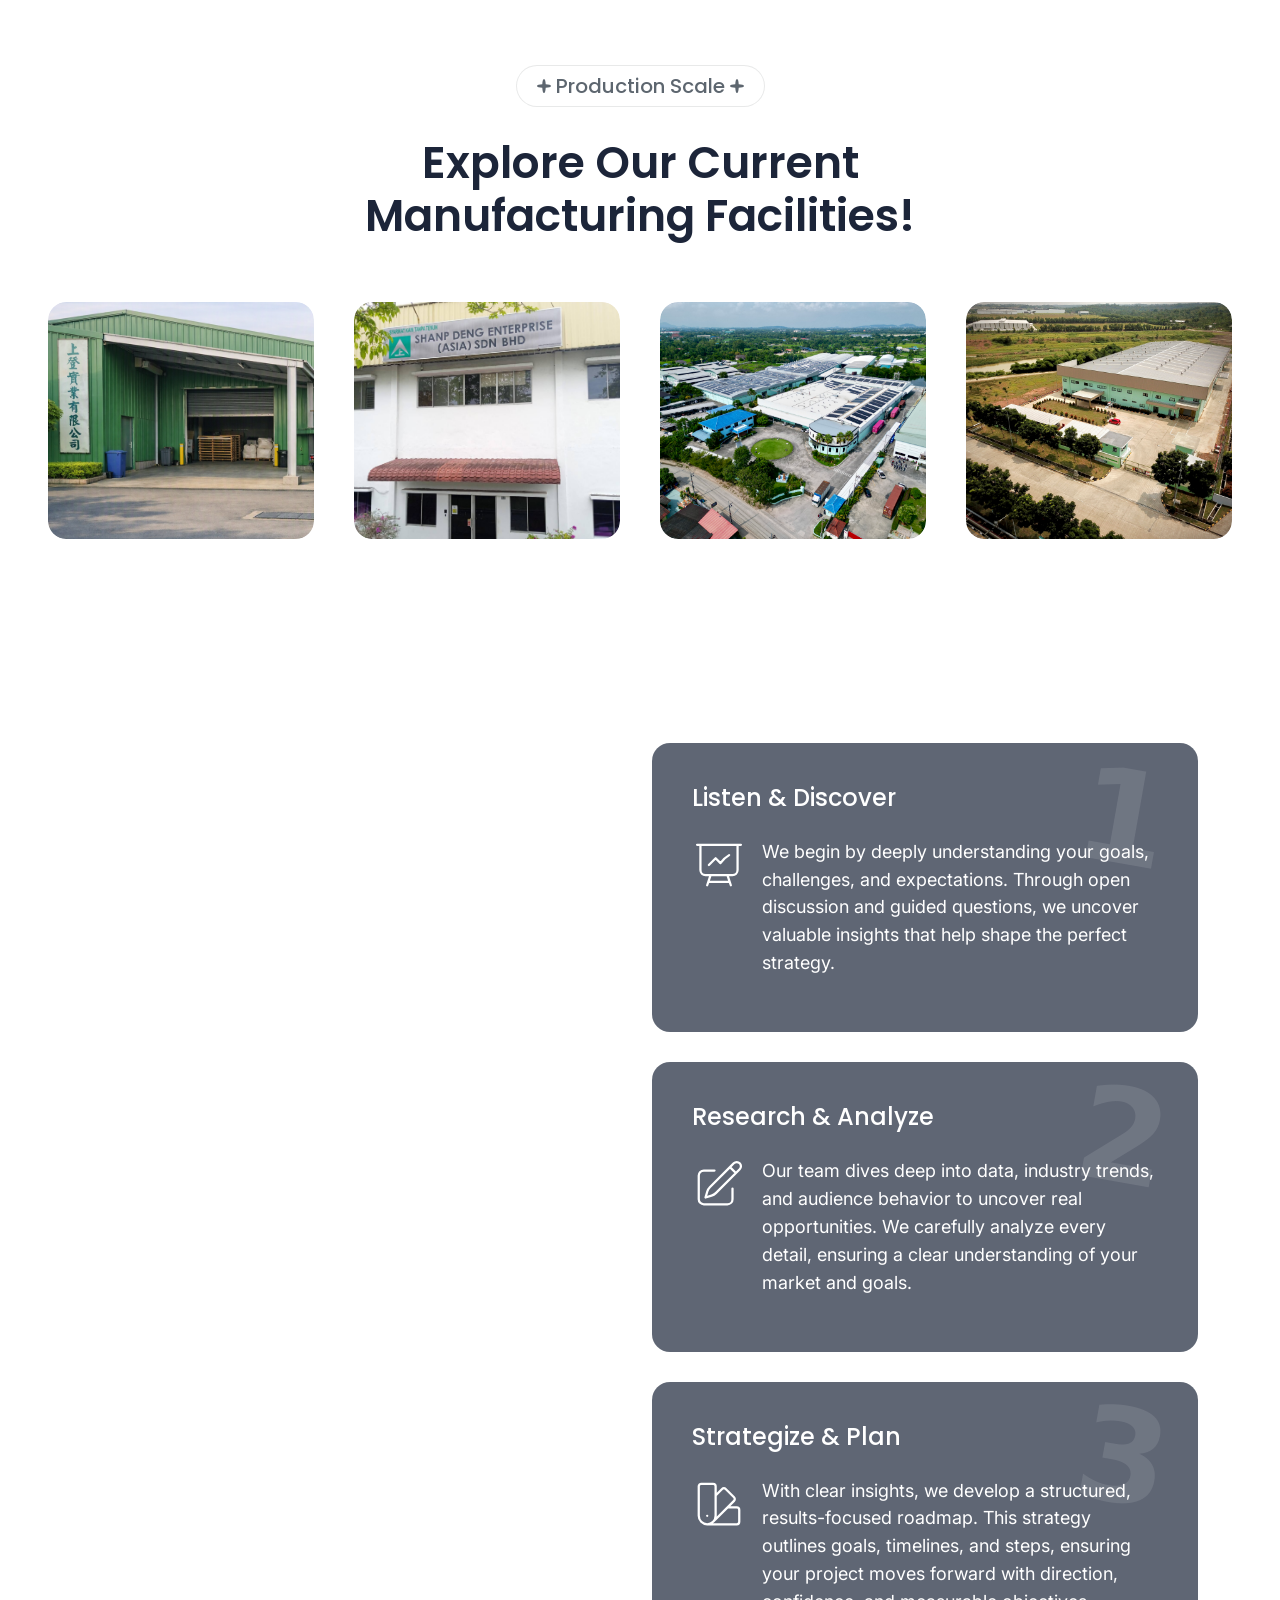
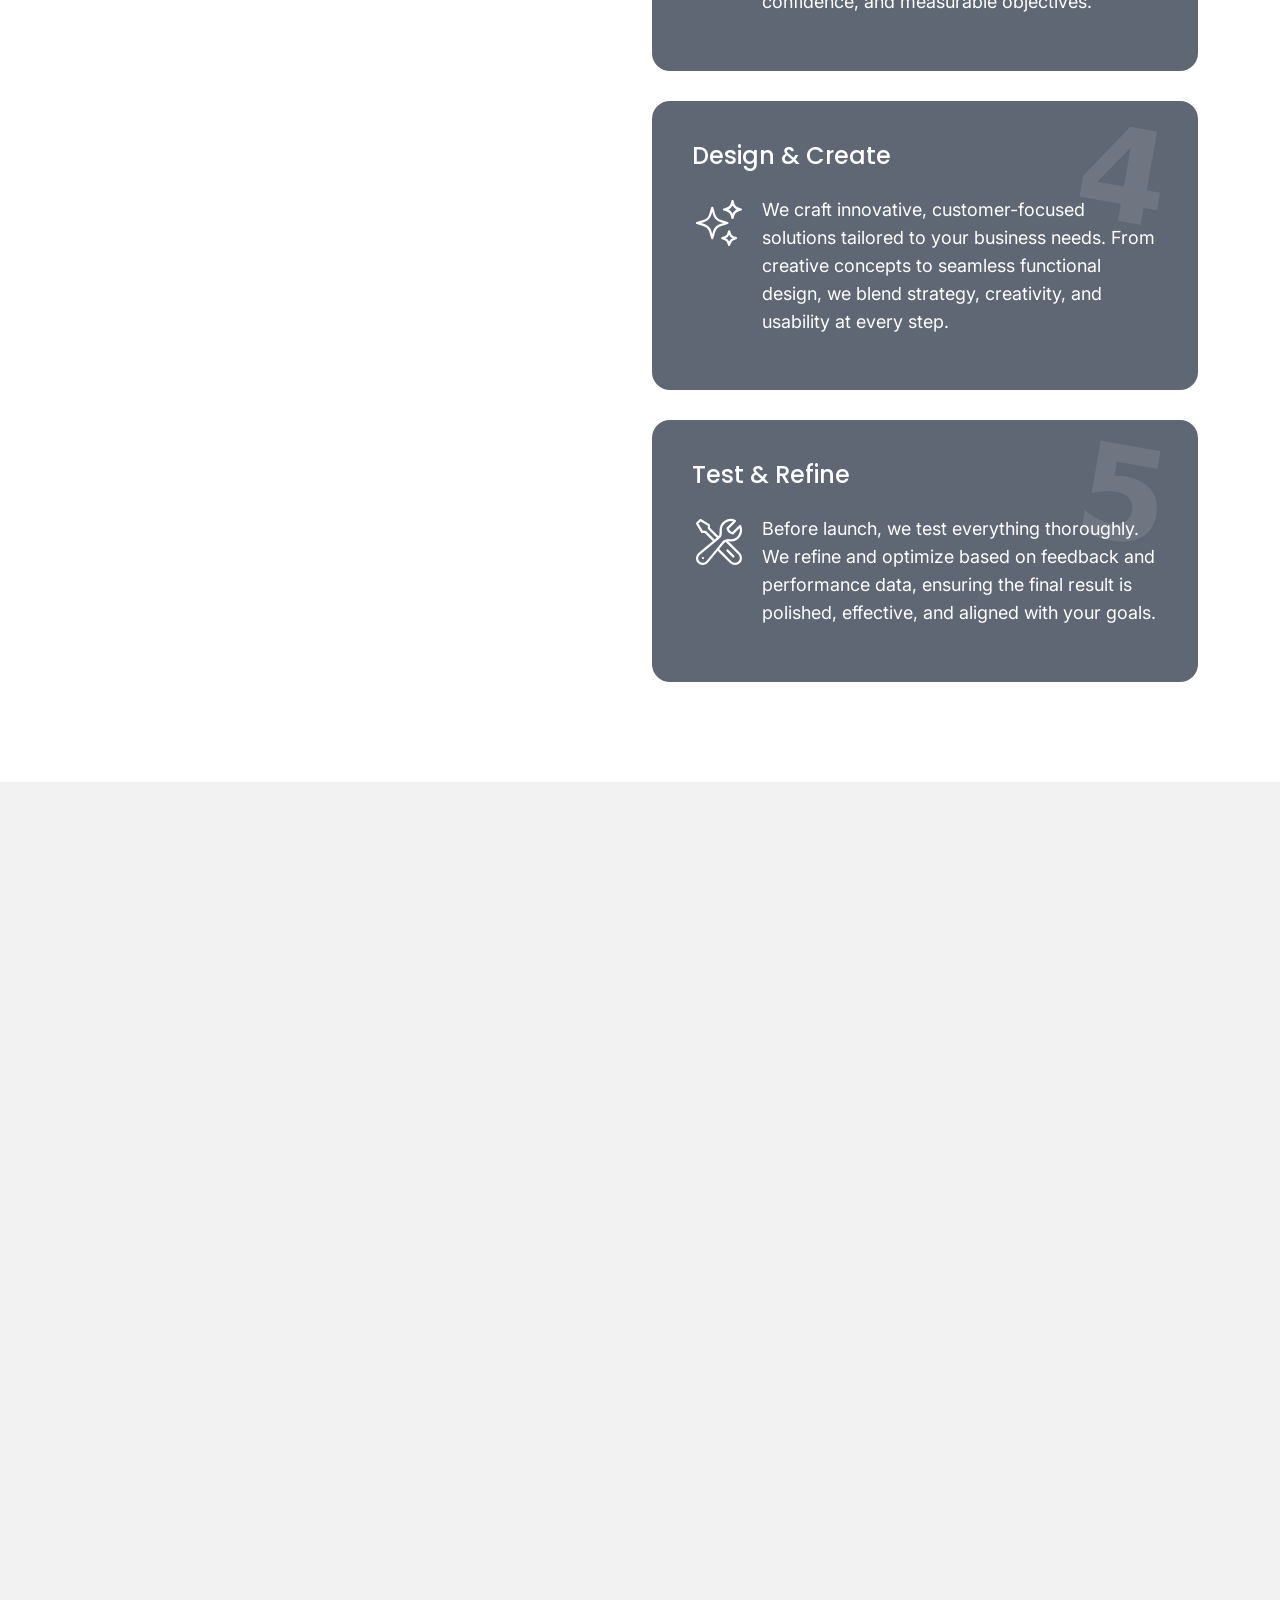
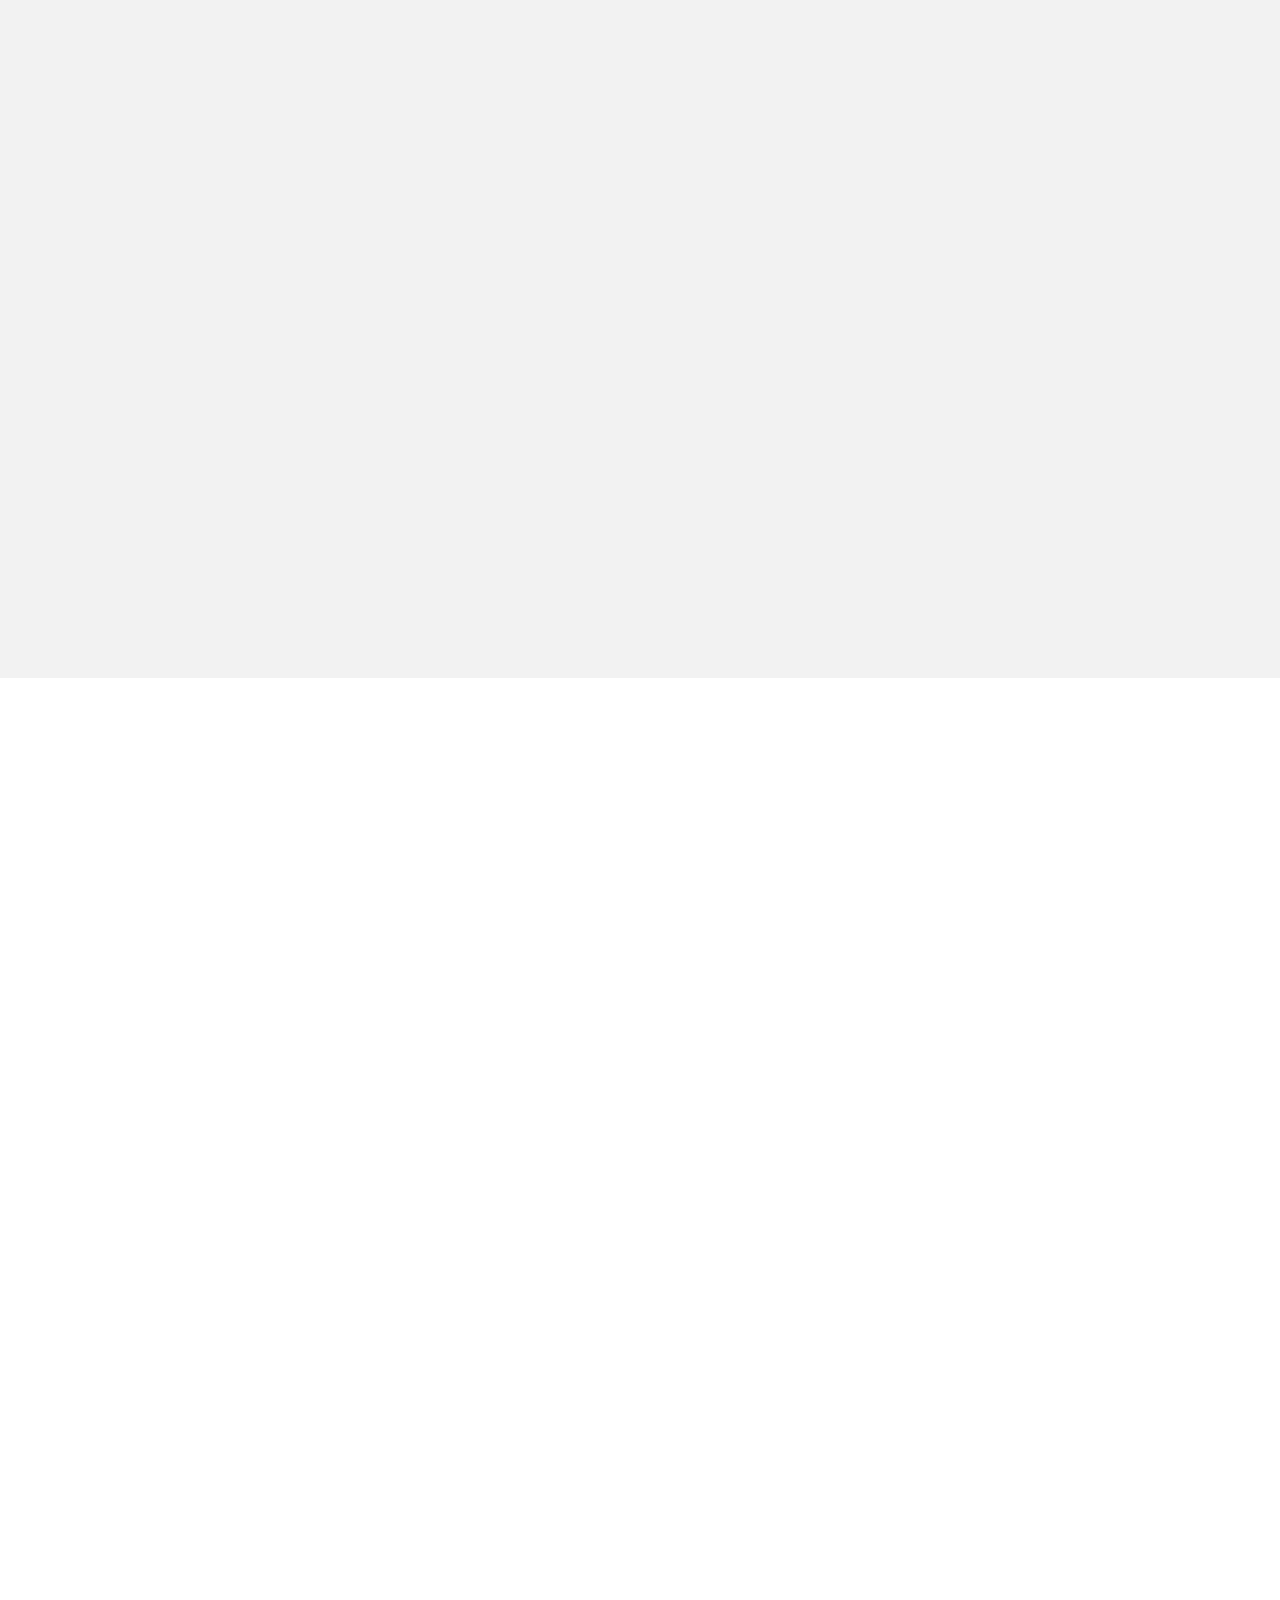
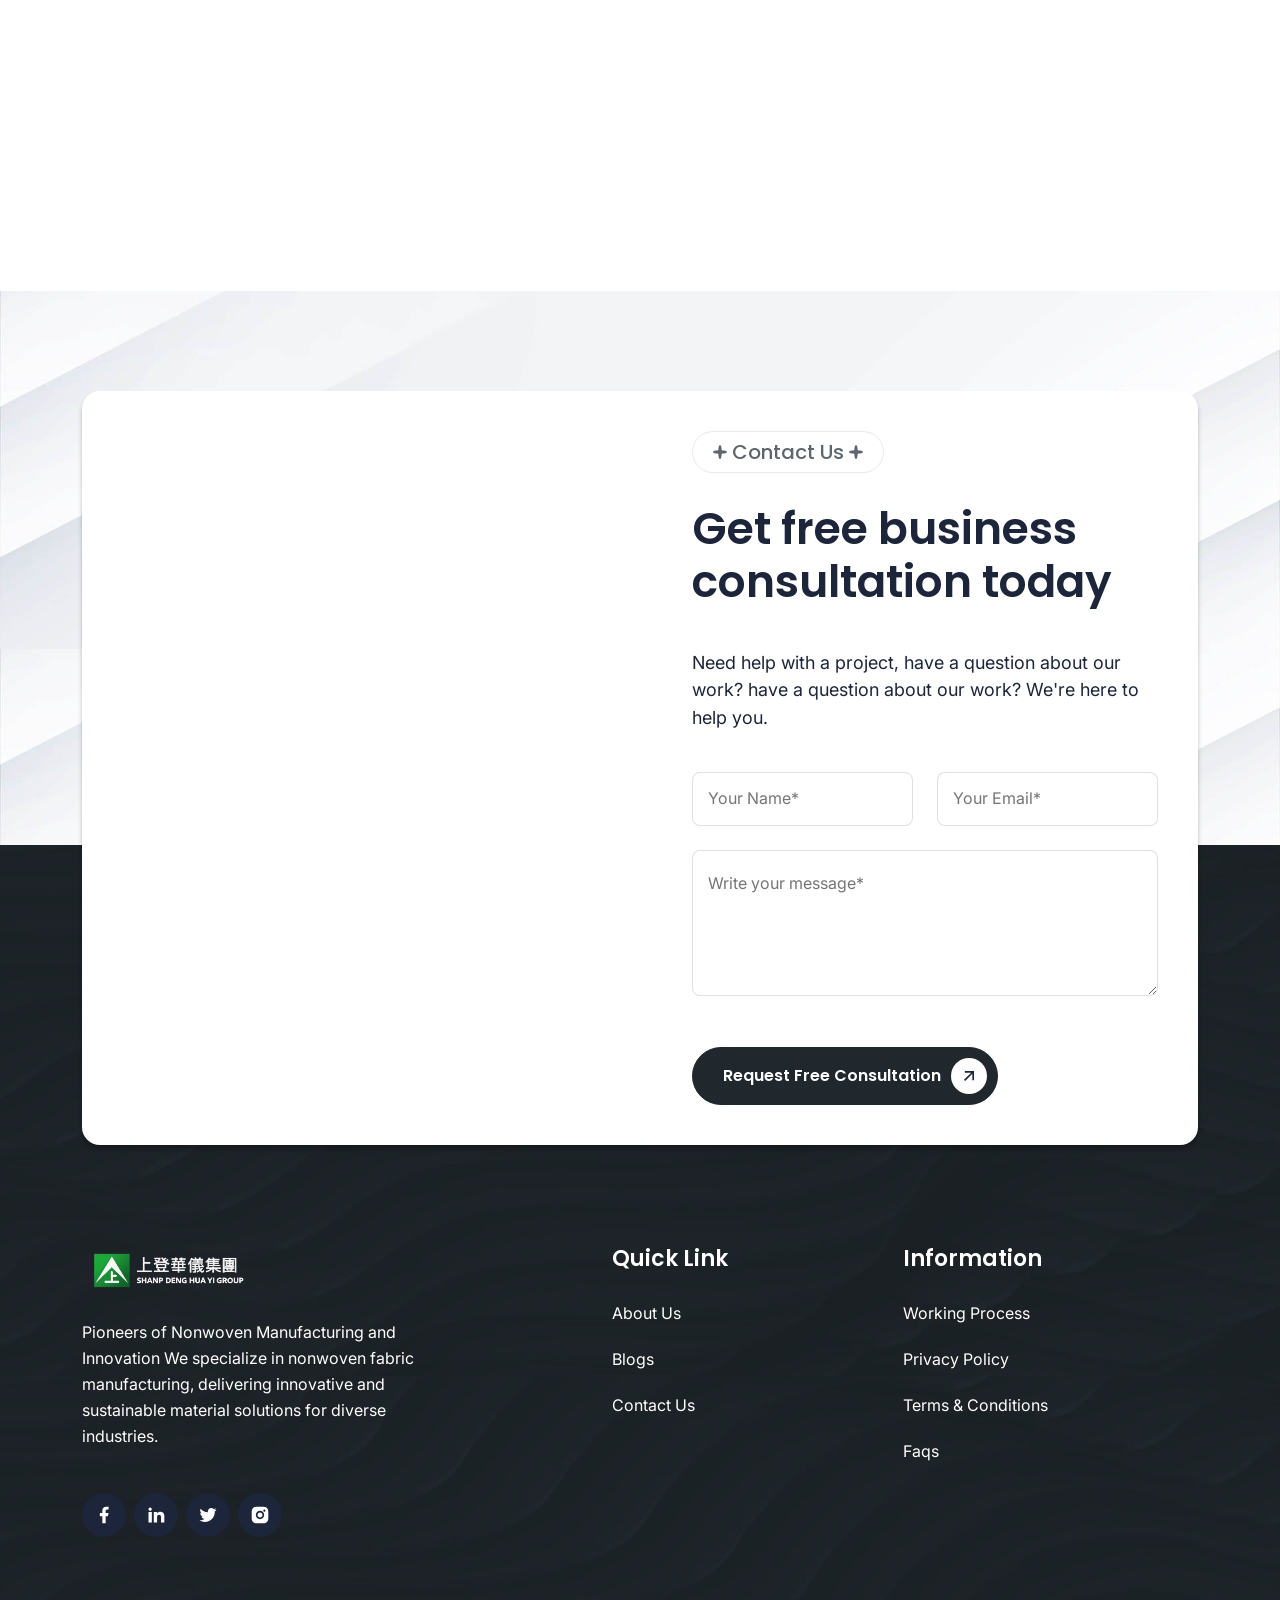
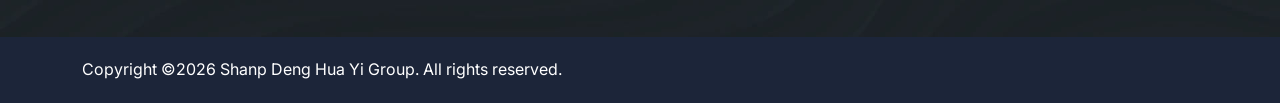
==== commit 823e02f2: "Move videos to CDN" ====
--- a/index.html
+++ b/index.html
@@ -414,8 +414,8 @@
       <div class="slider-card overlay">
         <picture class="slider-media">
           <video class="hero-video" autoplay muted loop playsinline >
-            <source src="assets/img/bannerVideo/0822.mp4" type="video/mp4">
-            <source src="assets/img/bannerVideo/0822.mp4" type="video/webm">
+            <source src="https://res.cloudinary.com/p03rnerm/video/upload/v1787907329/0822.mp4" type="video/mp4">
+            <source src="https://res.cloudinary.com/p03rnerm/video/upload/v1787907329/0822.mp4" type="video/webm">
           </video>
         </picture>
         <div class="slider-content">
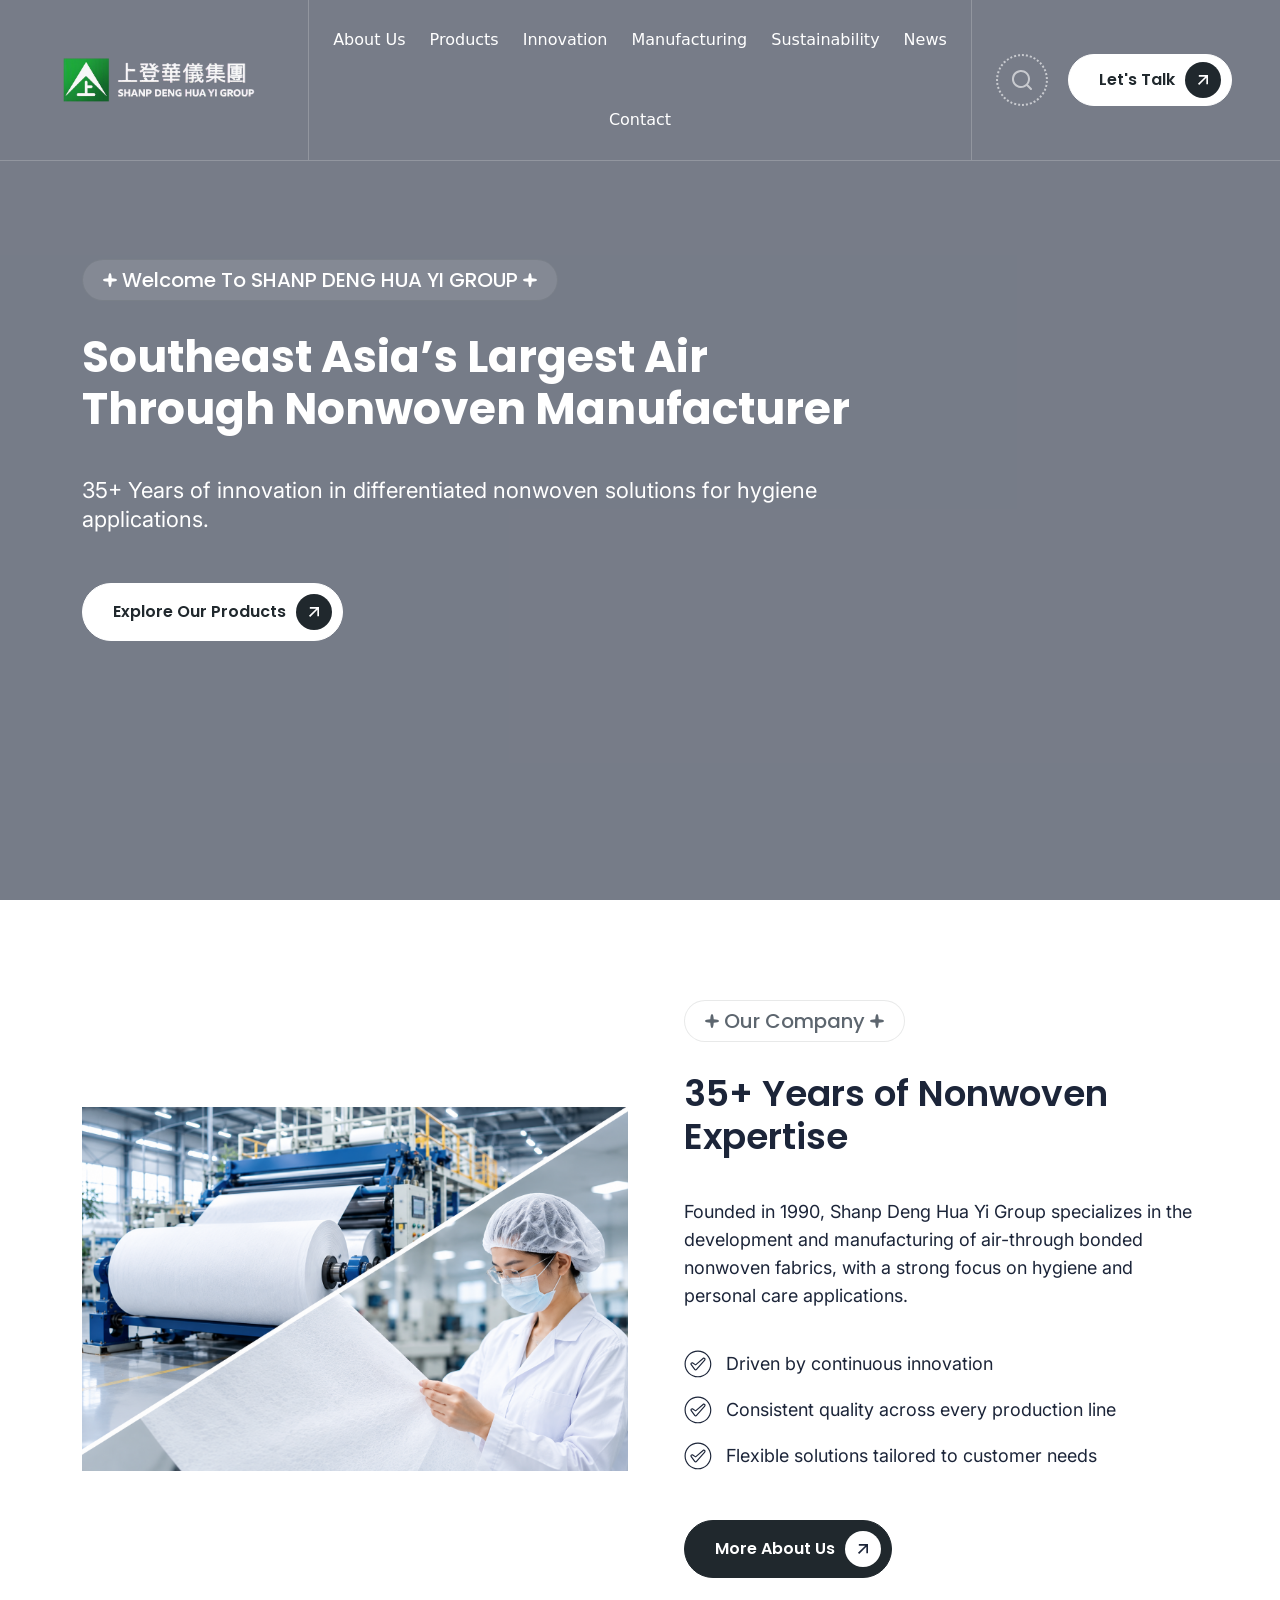
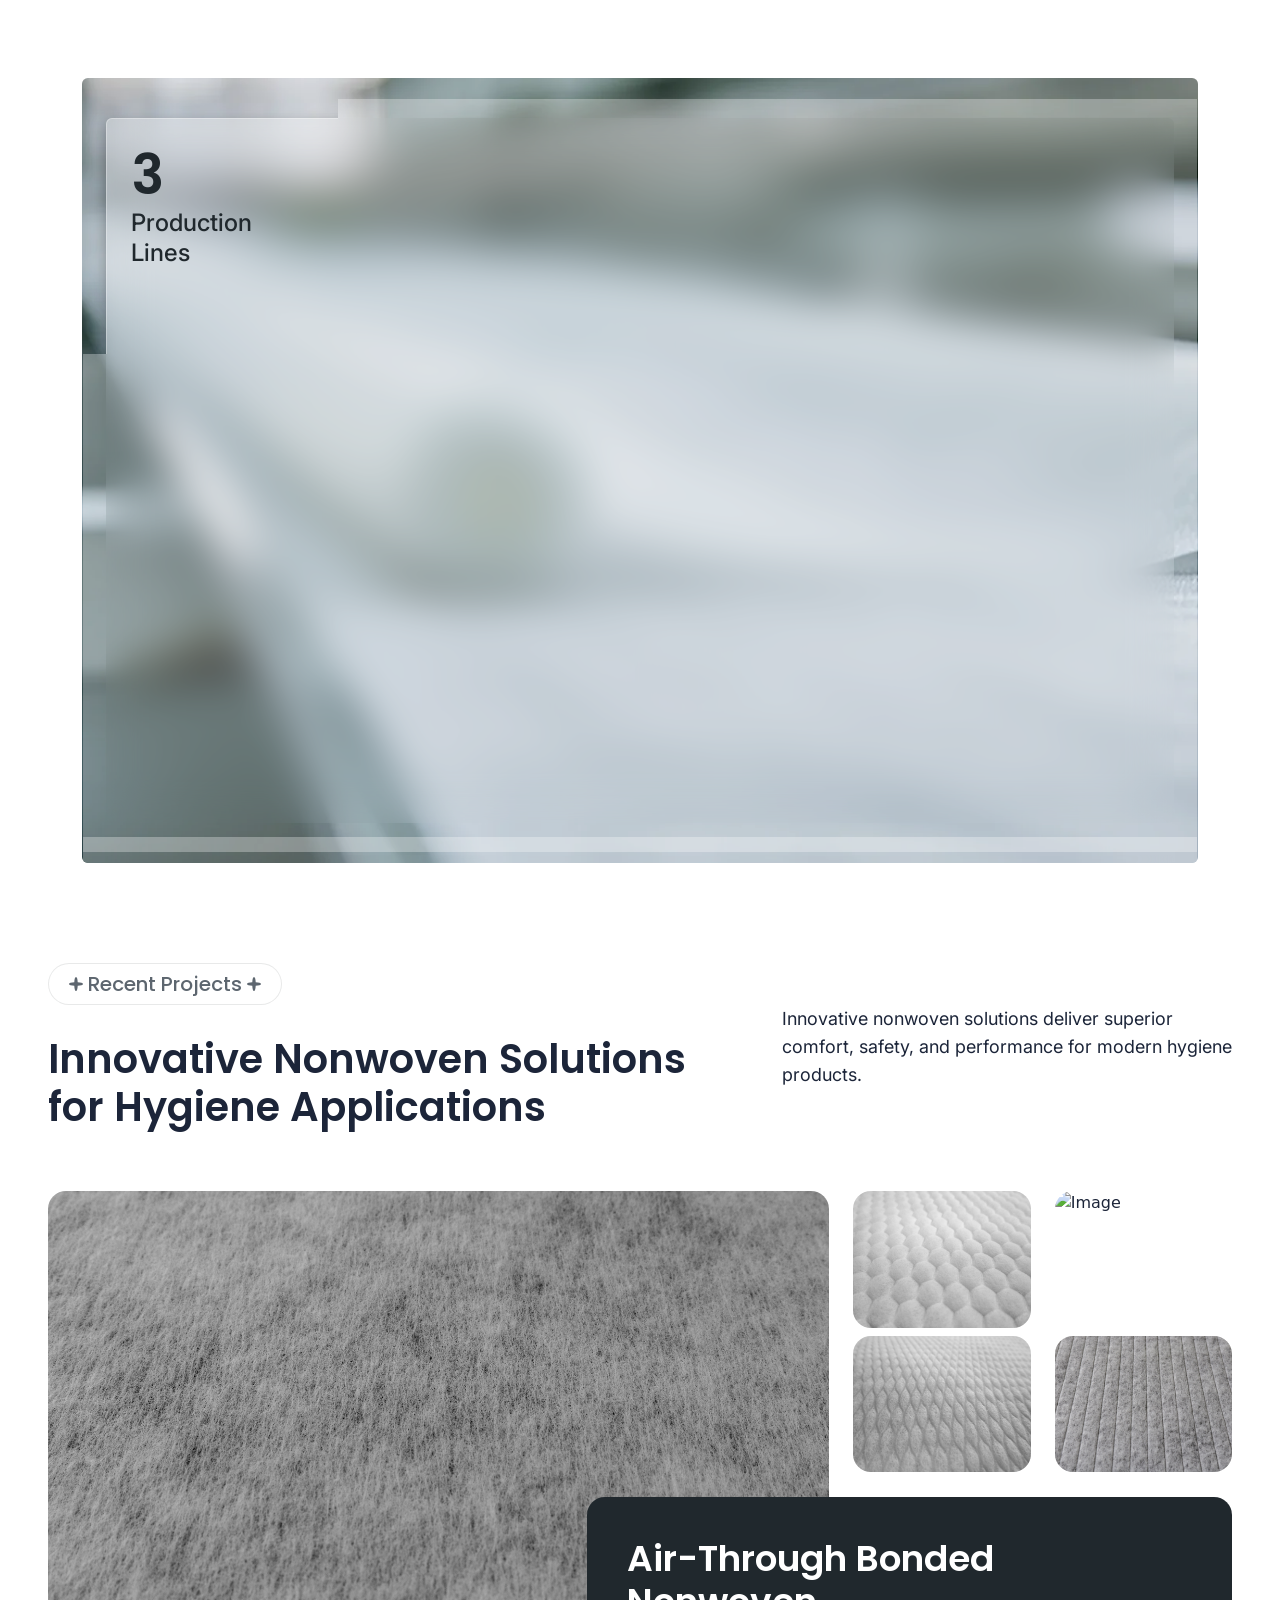
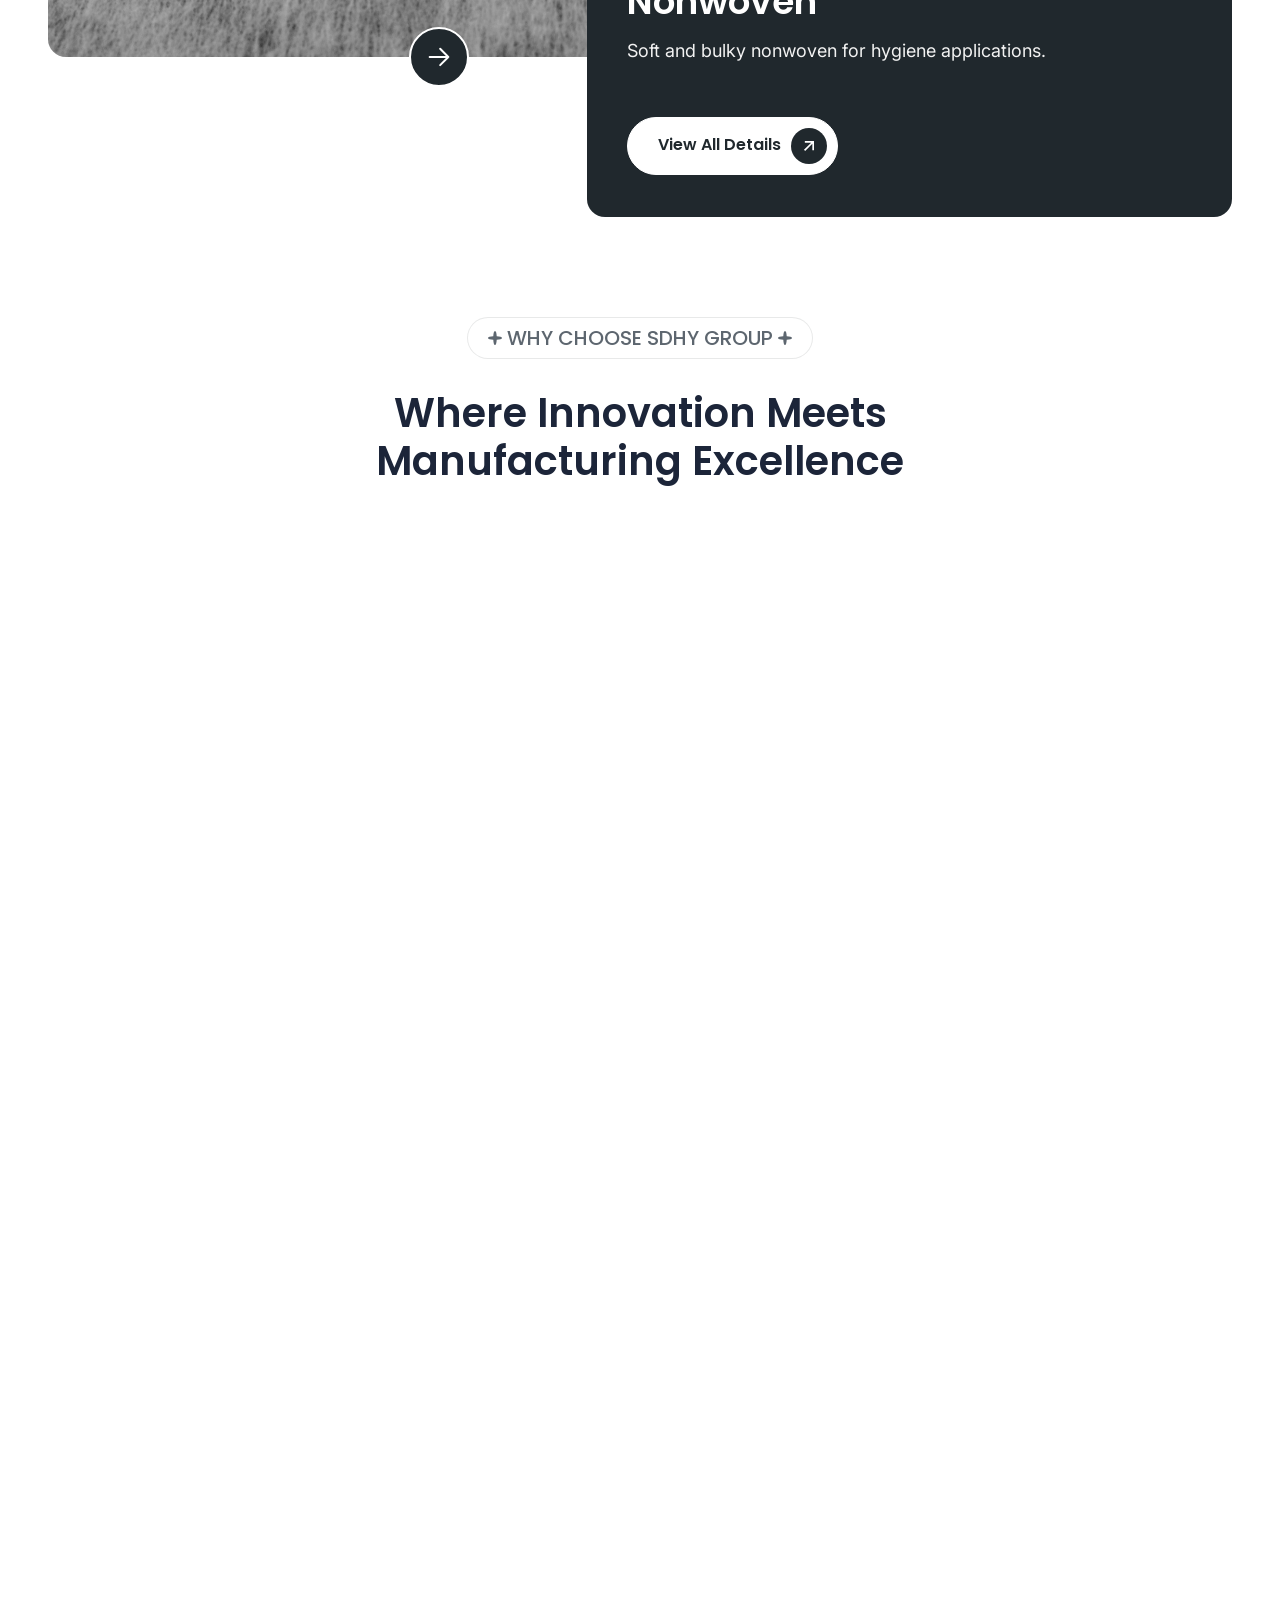
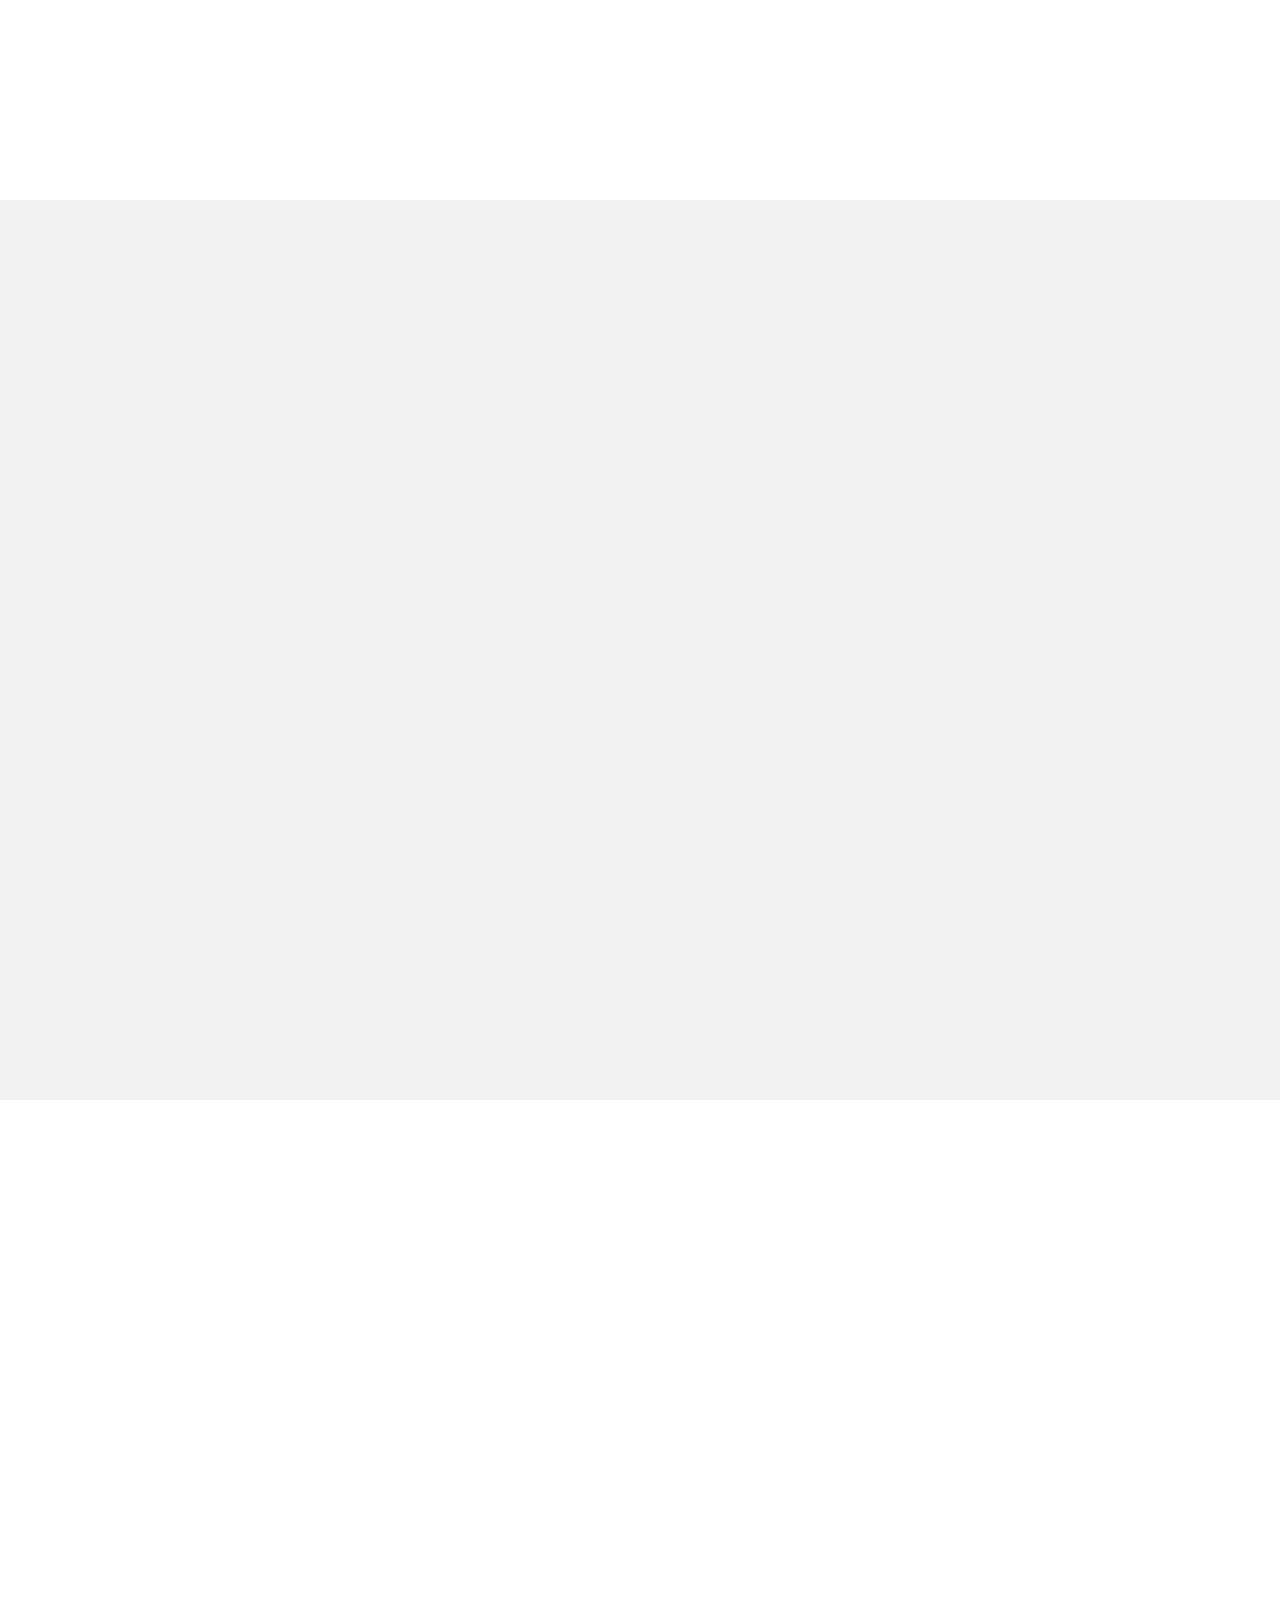
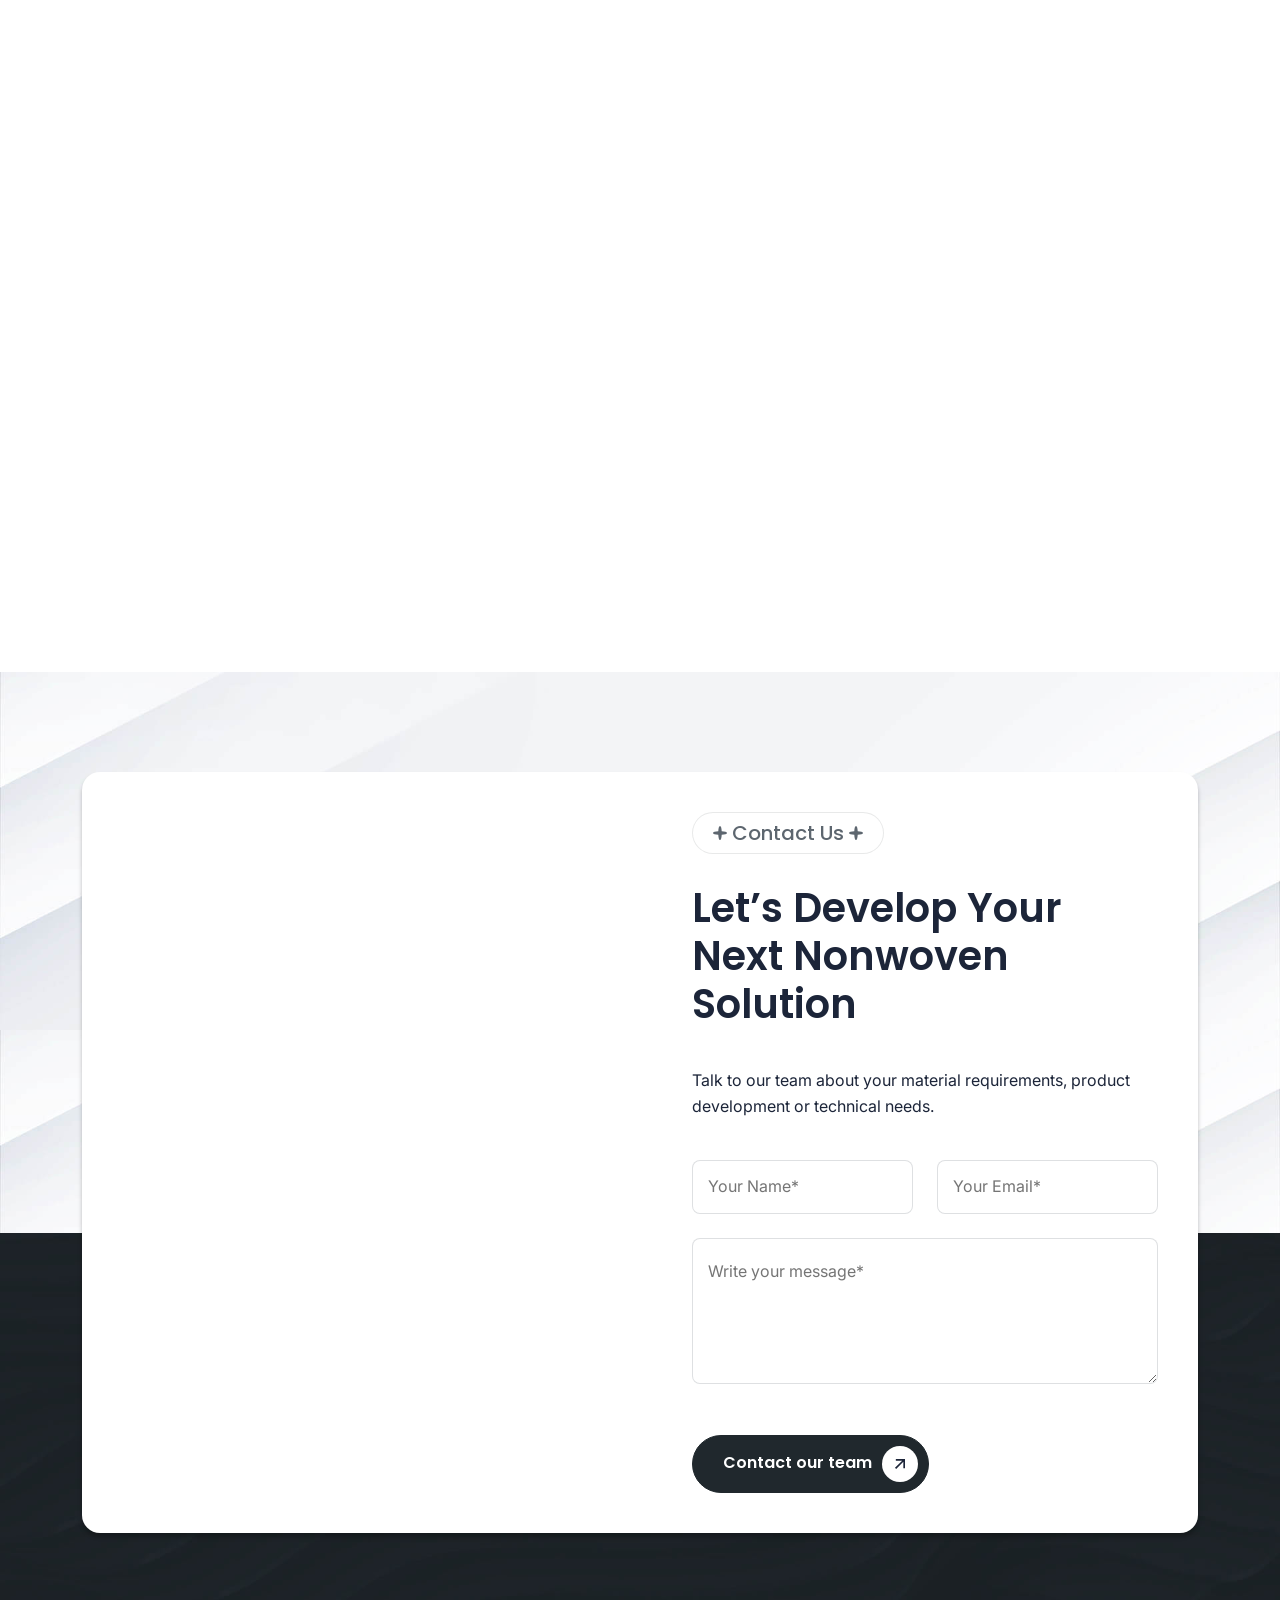
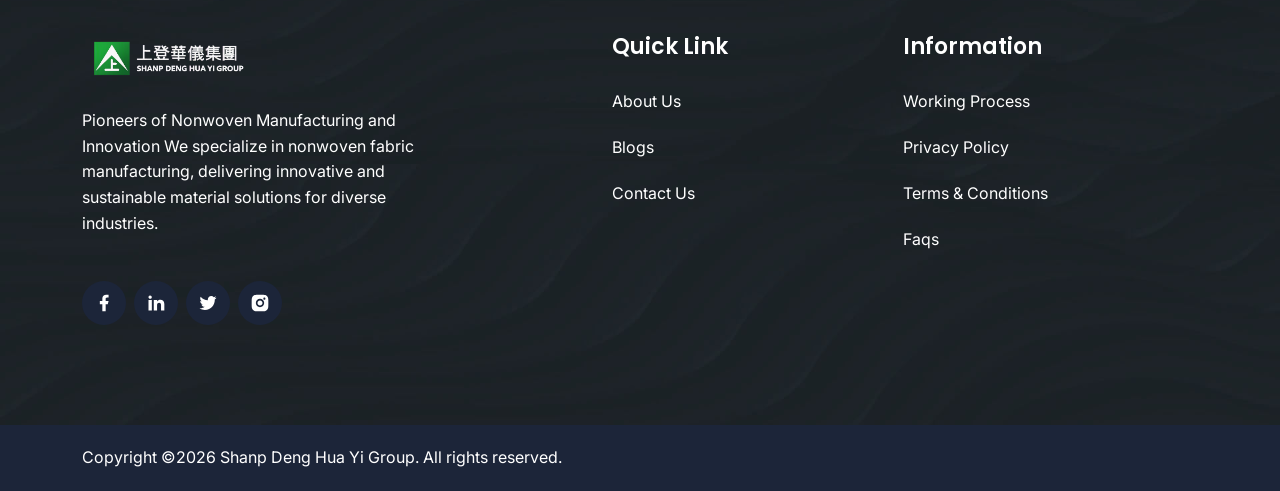
==== commit 598516fb: "Update website content and product images" ====
--- a/index.html
+++ b/index.html
@@ -160,6 +160,9 @@
     }
   </style>
   <link rel="stylesheet" href="assets/css/style.css">
+  <!-- Map -->
+  <script src="https://cdn.jsdelivr.net/npm/d3@7"></script>
+  <script src="https://cdn.jsdelivr.net/npm/topojson-client@3"></script>
 </head>
 
 <body>
@@ -190,16 +193,31 @@
               </div>
               <ul class="header-menu list-unstyled">
                 <li class="nav-item">
-                  <a class="menu-link menu-link-main" href="index.html">
-                    Home
-                  </a>
-                </li>
-                <li class="nav-item">
                   <a class="menu-link menu-link-main" href="about.html">
                     About Us
                   </a>
                 </li>
-                <li class="nav-item nav-item-static">
+                <li class="nav-item">
+                  <a class="menu-link menu-link-main" href="project.html">
+                    Products
+                  </a>
+                </li>
+                <li class="nav-item">
+                  <a class="menu-link menu-link-main" href="#">
+                    Innovation
+                  </a>
+                </li>
+                <li class="nav-item">
+                  <a class="menu-link menu-link-main" href="#">
+                    Manufacturing
+                  </a>
+                </li>
+                <li class="nav-item">
+                  <a class="menu-link menu-link-main" href="#">
+                    Sustainability
+                  </a>
+                </li>
+                <!-- <li class="nav-item nav-item-static">
                   <a class="menu-link menu-link-main menu-accrodion" href="services.html">
                     Services
                     <svg width="10" height="5" viewBox="0 0 10 5" fill="none" xmlns="http://www.w3.org/2000/svg">
@@ -318,10 +336,10 @@
                       </li>
                     </ul>
                   </div>
-                </li>
+                </li> -->
                 <li class="nav-item">
                   <a class="menu-link menu-link-main menu-accrodion" href="blog.html">
-                    Blog
+                    News
                   </a>
                 </li>
                 <li class="nav-item">
@@ -408,12 +426,11 @@
   </sticky-header>
   <!-- Main -->
   <main>
-    <!-- Hero Slider -->
     <!-- Hero Banner -->
     <div class="hero-slider hero-slider-3 with-floating-header with-fixed-bg">
       <div class="slider-card overlay">
         <picture class="slider-media">
-          <video class="hero-video" autoplay muted loop playsinline >
+          <video class="hero-video" autoplay muted loop playsinline>
             <source src="https://res.cloudinary.com/p03rnerm/video/upload/v1787907329/0822.mp4" type="video/mp4">
             <source src="https://res.cloudinary.com/p03rnerm/video/upload/v1787907329/0822.mp4" type="video/webm">
           </video>
@@ -451,15 +468,14 @@
                 </svg>
               </div>
               <h2 class="heading text-50 fw-700">
-                ADVANCED NONWOVEN FABRIC SOLUTIONS
+                Southeast Asia’s Largest Air Through Nonwoven Manufacturer
               </h2>
-              <div class="text text-18">
-                Advanced manufacturing technology delivering consistent quality and reliable solutions for diverse
-                industrial applications.
+              <div class="text text-22">
+                35+ Years of innovation in differentiated nonwoven solutions for hygiene applications.
               </div>
               <div class="buttons">
-                <a href="contact.html" class="button button--secondary" aria-label="hero button">
-                  Free Consultation
+                <a href="project.html" class="button button--secondary" aria-label="hero button">
+                  Explore Our Products
                   <span class="svg-wrapper">
                     <svg class="icon-20" width="20" height="20" viewBox="0 0 20 20" fill="none"
                       xmlns="http://www.w3.org/2000/svg">
@@ -482,7 +498,7 @@
         <div class="row align-items-center">
           <div class="col-lg-6 col-12">
             <div class="media-wrap" data-aos="zoom-in-up">
-              <img src="assets/img/image-text/banner-1.png" width="992" height="863" loading="lazy" alt="Image">
+              <img src="assets/img/image-text/banner1.2.png" width="992" height="863" loading="lazy" alt="Image">
             </div>
           </div>
           <div class="col-lg-6 col-12">
@@ -517,12 +533,12 @@
                 </svg>
               </div>
               <h2 class="heading text-36" data-aos="fade-up">
-                PROFESSIONAL DEVELOPMENT AND MANUFACTURE
+                35+ Years of Nonwoven Expertise
               </h2>
               <div class="text text-18" data-aos="fade-up">
-                With advanced manufacturing technology and professional expertise,
-                we are committed to delivering high-quality nonwoven fabrics and reliable solutions for diverse
-                applications.
+                Founded in 1990, Shanp Deng Hua Yi Group specializes in the development and
+                manufacturing of air-through bonded nonwoven fabrics,
+                with a strong focus on hygiene and personal care applications.
               </div>
               <ul class="text-lists list-unstyled">
                 <li class="text-item text text-18" data-aos="fade-up">
@@ -544,7 +560,7 @@
                       </clipPath>
                     </defs>
                   </svg>
-                  Innovate with diverse solutions
+                  Driven by continuous innovation
                 </li>
                 <li class="text-item text text-18" data-aos="fade-up">
                   <svg xmlns="http://www.w3.org/2000/svg" width="28" height="28" viewBox="0 0 28 28" fill="none">
@@ -565,7 +581,7 @@
                       </clipPath>
                     </defs>
                   </svg>
-                  Deliver consistent, high-quality products
+                  Consistent quality across every production line
                 </li>
                 <li class="text-item text text-18" data-aos="fade-up">
                   <svg xmlns="http://www.w3.org/2000/svg" width="28" height="28" viewBox="0 0 28 28" fill="none">
@@ -586,7 +602,7 @@
                       </clipPath>
                     </defs>
                   </svg>
-                  Believe in powerof implication
+                  Flexible solutions tailored to customer needs
                 </li>
               </ul>
               <div class="buttons" data-aos="fade-up">
@@ -649,7 +665,7 @@
       </div>
     </div>
     <!-- Brand Logo -->
-    <div class="running-content mt-100">
+    <!-- <div class="running-content mt-100">
       <div class="container">
         <div class="content-inner">
           <div class="content-lists running-animation">
@@ -724,9 +740,9 @@
           </div>
         </div>
       </div>
-    </div>
-    <!-- Our Product -->
-    <div class="our-services mt-100 section-padding">
+    </div> -->
+    <!-- Our Product 1 -->
+    <!-- <div class="our-services mt-100 section-padding">
       <div class="container">
         <div class="section-headings section-headings-horizontal">
           <div class="section-headings-left">
@@ -759,8 +775,8 @@
                 </defs>
               </svg>
             </div>
-            <h2 class="heading text-50" data-aos="fade-right" data-aos-delay="20">
-              Solutions tailored to your business needs
+            <h2 class="heading text-40" data-aos="fade-right" data-aos-delay="20">
+              Innovative Nonwoven Solutions for Hygiene Applications
             </h2>
           </div>
 
@@ -1026,8 +1042,122 @@
           </accordion-horizontal>
         </div>
       </div>
+    </div> -->
+    <!-- Our Product 2 -->
+    <div class="recent-project mt-100">
+      <div class="container-fluid">
+        <div class="section-headings section-headings-horizontal">
+          <div class="section-headings-left">
+            <div class="subheading text-20 subheading-bg" data-aos="fade-right">
+              <svg class="icon icon-14" xmlns="http://www.w3.org/2000/svg" width="14" height="14" viewBox="0 0 14 14"
+                fill="none">
+                <g clip-path="url(#clip0_9088_4143)">
+                  <path
+                    d="M8.71401 5.28599C11.7514 5.4205 14 5.9412 14 7C14 8.0588 11.7514 8.5795 8.71401 8.71401C8.5795 11.7514 8.0588 14 7 14C5.9412 14 5.4205 11.7514 5.28599 8.71401C2.2486 8.5795 -1.33117e-07 8.0588 0 7C4.62818e-08 5.94119 2.2486 5.4205 5.28599 5.28599C5.4205 2.2486 5.9412 0 7 0C8.0588 0 8.5795 2.2486 8.71401 5.28599Z"
+                    fill="CurrentColor" />
+                </g>
+                <defs>
+                  <clipPath>
+                    <rect width="14" height="14" fill="CurrentColor" />
+                  </clipPath>
+                </defs>
+              </svg>
+              <span>Recent Projects</span>
+              <svg class="icon icon-14" xmlns="http://www.w3.org/2000/svg" width="14" height="14" viewBox="0 0 14 14"
+                fill="none">
+                <g clip-path="url(#clip0_9088_4143)">
+                  <path
+                    d="M8.71401 5.28599C11.7514 5.4205 14 5.9412 14 7C14 8.0588 11.7514 8.5795 8.71401 8.71401C8.5795 11.7514 8.0588 14 7 14C5.9412 14 5.4205 11.7514 5.28599 8.71401C2.2486 8.5795 -1.33117e-07 8.0588 0 7C4.62818e-08 5.94119 2.2486 5.4205 5.28599 5.28599C5.4205 2.2486 5.9412 0 7 0C8.0588 0 8.5795 2.2486 8.71401 5.28599Z"
+                    fill="CurrentColor" />
+                </g>
+                <defs>
+                  <clipPath>
+                    <rect width="14" height="14" fill="CurrentColor" />
+                  </clipPath>
+                </defs>
+              </svg>
+            </div>
+            <h2 class="heading text-40" data-aos="fade-right">
+              Innovative Nonwoven Solutions for Hygiene Applications
+            </h2>
+          </div>
+          <div class="section-headings-right text text-18" data-aos="fade-left">
+            Innovative nonwoven solutions deliver superior comfort, safety, and performance for modern hygiene products.
+          </div>
+        </div>
+        <div class="project-media">
+          <div class="row">
+            <div class="col-lg-8 col-12">
+              <div class="project-img-large">
+                <div class="project-img radius18" data-aos="zoom-in-up">
+                  <img id="img-ourProduct-main" src="assets/img/project/HygieneApplication/Production Hotair.jpg"
+                    class="img-ourProduct-container" loading="lazy" alt="Image">
+                </div>
+                <button onclick="changeImageProduct()" class="project-media-button button button--primary"
+                  data-aos="zoom-in-up" aria-label="project-button">
+                  <svg class="icon-28" xmlns="http://www.w3.org/2000/svg" width="28" height="28" viewBox="0 0 28 28"
+                    fill="none">
+                    <path d="M15.1663 22.1641L23.333 13.9974M23.333 13.9974L15.1663 5.83073M23.333 13.9974H4.66634"
+                      stroke="CurrentColor" stroke-width="2" stroke-linecap="round" stroke-linejoin="round" />
+                  </svg>
+                </button>
+              </div>
+            </div>
+            <div class="col-lg-4 col-12">
+              <div class="row project-img-small">
+                <div class="col-6">
+                  <div class="project-img radius18" data-aos="fade-left">
+                    <img id="img-ourProduct-1" src="assets/img/project/HygieneApplication/Product_O Emboss.jpg"
+                      class="img-ourProduct-mini-container" loading="lazy" alt="Image">
+                  </div>
+                </div>
+                <div class="col-6">
+                  <div class="project-img radius18" data-aos="fade-left" data-aos-delay="200">
+                    <img id="img-ourProduct-2" src="assets/img/project/HygieneApplication/ZP.JPG"
+                      class="img-ourProduct-mini-container" loading="lazy" alt="Image">
+                  </div>
+                </div>
+
+                <div class="col-6 mt-2">
+                  <div class="project-img radius18" data-aos="fade-left">
+                    <img id="img-ourProduct-3" src="assets/img/project/HygieneApplication/Product_F Emboss.jpg"
+                      class="img-ourProduct-mini-container" loading="lazy" alt="Image">
+                  </div>
+                </div>
+                <div class="col-6 mt-2">
+                  <div class="project-img radius18" data-aos="fade-left" data-aos-delay="200">
+                    <img id="img-ourProduct-4" src="assets/img/project/HygieneApplication/SI Emboss.jpg"
+                      class="img-ourProduct-mini-container" loading="lazy" alt="Image">
+                  </div>
+                </div>
+              </div>
+            </div>
+          </div>
+        </div>
+        <div class="project-content radius18 section-headings" style="height: 320px;" data-aos="fade-up">
+          <h2 id="h2-our-products" class="heading text-36" style="height: 60px;" data-aos="fade-up" data-aos-delay="50">
+            Air-Through Bonded Nonwoven
+          </h2>
+          <div id="text-detail-product" style="height: 30px;" class="text text-18" data-aos="fade-up"
+            data-aos-delay="100">
+            Soft and bulky nonwoven for hygiene applications.
+          </div>
+          <div class="project-button buttons" style="height: 50px;" data-aos="fade-up" data-aos-delay="150">
+            <a href="project.html" class="button button--secondary" aria-label="View All Details">
+              View All Details
+              <span class="svg-wrapper">
+                <svg class="icon-20" width="20" height="20" viewBox="0 0 20 20" fill="none"
+                  xmlns="http://www.w3.org/2000/svg">
+                  <path
+                    d="M13.3365 7.84518L6.16435 15.0173L4.98584 13.8388L12.158 6.66667H5.83652V5H15.0032V14.1667H13.3365V7.84518Z"
+                    fill="CurrentColor" />
+                </svg>
+              </span>
+            </a>
+          </div>
+        </div>
+      </div>
     </div>
-
     <!-- Why Choose Us -->
     <div class="promotion-has-column mt-100">
       <div class="container">
@@ -1061,134 +1191,94 @@
               </defs>
             </svg>
           </div>
-          <h2 class="heading text-50" data-aos="fade-up" data-aos-delay="100">
-            Supporting Growth on a Global Scale
+          <h2 class="heading text-40" data-aos="fade-up" data-aos-delay="100">
+            Where Innovation Meets Manufacturing Excellence
           </h2>
         </div>
         <div class="section-content">
-          <div class="row product-grid">
+          <div class="row product-grid" style="height: 500px;">
             <div class="col-xl-3 col-md-6 col-12">
               <div class="promotion-item" data-aos="fade-up">
                 <div class="card-icon">
-                  <svg viewBox="0 0 70 70" fill="none" xmlns="http://www.w3.org/2000/svg">
-                    <rect width="70" height="70" rx="10" fill="white"></rect>
-                    <g clip-path="url(#clip0_9088_8914)">
-                      <path
-                        d="M39.4445 26.2037C39.5971 26.3562 39.797 26.4325 39.9969 26.4325C40.1969 26.4325 40.3969 26.3562 40.5494 26.2037C40.8544 25.8986 40.8544 25.4039 40.5494 25.0987L40.5388 25.0882C40.2337 24.7831 39.739 24.7831 39.4339 25.0882C39.1288 25.3933 39.1288 25.8879 39.4339 26.1931L39.4445 26.2037Z"
-                        fill="#20282D"></path>
-                      <path
-                        d="M52.0481 33.5938L54.7712 30.8707C54.9946 30.6473 55.0614 30.3112 54.9405 30.0193C54.8195 29.7273 54.5347 29.537 54.2187 29.537H48.5741C47.8363 26.5167 46.2877 23.7646 44.0741 21.5509C40.8574 18.3341 36.5805 16.5625 32.0313 16.5625C27.482 16.5625 23.2051 18.3341 19.9884 21.5509C16.7716 24.7677 15 29.0445 15 33.5938C15 38.143 16.7716 42.4199 19.9884 45.6366C20.9449 46.5932 21.9958 47.4209 23.1191 48.1132L20.7655 52.2714C20.6286 52.5133 20.6305 52.8097 20.7705 53.0497C20.9104 53.2898 21.1673 53.4375 21.4453 53.4375H25.4688C25.7502 53.4375 26.01 53.2861 26.1487 53.0411L27.8129 50.1009C29.175 50.4464 30.5894 50.625 32.0313 50.625C33.4731 50.625 34.8875 50.4464 36.2496 50.1009L37.9138 53.0411C38.0525 53.2861 38.3123 53.4375 38.5938 53.4375H42.6172C42.8952 53.4375 43.1521 53.2898 43.2921 53.0498C43.4321 52.8097 43.434 52.5133 43.2971 52.2715L40.9434 48.1133C42.0668 47.4209 43.1177 46.5933 44.0742 45.6367C46.287 43.4239 47.8363 40.6706 48.5741 37.6505H54.2188C54.5347 37.6505 54.8196 37.4602 54.9406 37.1683C55.0615 36.8764 54.9946 36.5403 54.7713 36.3169L52.0481 33.5938ZM50.6196 32.8125H45.1673L46.8803 31.0995H52.3327L50.6196 32.8125ZM25.0132 51.875H22.7852L24.4857 48.8709C25.0693 49.1598 25.6684 49.4153 26.2814 49.6345L25.0132 51.875ZM41.2773 51.875H39.0493L37.7811 49.6345C38.3941 49.4153 38.9932 49.1598 39.5768 48.8709L41.2773 51.875ZM42.9693 44.5318C41.9373 45.5638 40.7846 46.4312 39.5438 47.1226C39.5285 47.13 39.5131 47.137 39.498 47.1455C39.4885 47.1509 39.4799 47.1571 39.4708 47.1628C38.519 47.6864 37.516 48.1068 36.4753 48.4173C36.4344 48.4254 36.3939 48.4374 36.354 48.4524C34.967 48.8538 33.5152 49.0625 32.0313 49.0625C30.5473 49.0625 29.0955 48.8538 27.7085 48.4525C27.6685 48.4375 27.628 48.4255 27.587 48.4173C26.5464 48.1069 25.5434 47.6865 24.5917 47.1629C24.5826 47.1572 24.574 47.151 24.5645 47.1456C24.5495 47.1371 24.5341 47.1301 24.5188 47.1227C23.278 46.4313 22.1253 45.5639 21.0933 44.5318C18.1716 41.6102 16.5625 37.7256 16.5625 33.5938C16.5625 29.4619 18.1716 25.5773 21.0932 22.6557C24.0148 19.7341 27.8994 18.125 32.0313 18.125C36.1631 18.125 40.0477 19.7341 42.9693 22.6557C44.8891 24.5755 46.2583 26.9404 46.9613 29.537H46.5568C46.3496 29.537 46.1509 29.6194 46.0044 29.7659L43.9309 31.8394C43.7216 30.419 43.2624 29.0379 42.569 27.7819C42.3605 27.4041 41.8852 27.2671 41.5074 27.4755C41.1297 27.6841 40.9926 28.1594 41.2011 28.5371C41.9427 29.8804 42.357 31.3409 42.4631 32.8126H39.0184C38.8445 31.2301 38.1452 29.7641 37.0031 28.622C35.6751 27.2939 33.9094 26.5625 32.0313 26.5625C30.1531 26.5625 28.3874 27.2939 27.0595 28.6219C25.7314 29.95 25 31.7156 25 33.5938C25 35.4719 25.7314 37.2376 27.0594 38.5655C28.3874 39.8936 30.1531 40.625 32.0313 40.625C33.9094 40.625 35.6751 39.8936 37.003 38.5656C38.1451 37.4236 38.8444 35.9576 39.0183 34.375H42.4596C42.2733 36.8172 41.2427 39.1872 39.4338 40.9963C37.4565 42.9736 34.8275 44.0625 32.0313 44.0625C29.235 44.0625 26.606 42.9736 24.6288 40.9963C22.6514 39.019 21.5625 36.3901 21.5625 33.5938C21.5625 30.7974 22.6514 28.1685 24.6288 26.1912C27.9086 22.9114 33.032 22.1847 37.088 24.424C37.4656 24.6324 37.9409 24.4954 38.1495 24.1177C38.358 23.7399 38.2209 23.2647 37.8432 23.0561C35.6053 21.8205 32.9702 21.3281 30.4236 21.6698C27.792 22.0228 25.406 23.2042 23.5239 25.0864C21.2515 27.3588 20 30.3801 20 33.5938C20 36.8074 21.2515 39.8288 23.5238 42.1011C25.7963 44.3735 28.8176 45.625 32.0313 45.625C35.2449 45.625 38.2663 44.3735 40.5386 42.1012C42.3851 40.2548 43.5565 37.9234 43.9336 35.351L46.0043 37.4217C46.1508 37.5682 46.3495 37.6505 46.5567 37.6505H46.9611C46.258 40.247 44.8883 42.6128 42.9693 44.5318ZM34.5828 32.1206C34.3671 31.7469 33.8893 31.6189 33.5156 31.8347L31.6406 32.9172C31.3989 33.0567 31.25 33.3146 31.25 33.5938C31.25 33.8729 31.3989 34.1308 31.6406 34.2703L33.5156 35.3528C33.6387 35.4238 33.773 35.4576 33.9055 35.4576C34.1755 35.4576 34.4381 35.3175 34.5828 35.0669C34.7096 34.8473 34.7169 34.5921 34.6262 34.375H37.4443C37.2788 35.5393 36.7446 36.6144 35.8982 37.4607C34.8653 38.4937 33.492 39.0625 32.0313 39.0625C30.5705 39.0625 29.1972 38.4937 28.1642 37.4607C27.1313 36.4278 26.5625 35.0545 26.5625 33.5938C26.5625 32.133 27.1313 30.7597 28.1643 29.7267C29.1972 28.6938 30.5705 28.125 32.0313 28.125C33.492 28.125 34.8653 28.6938 35.8983 29.7268C36.7446 30.5731 37.2788 31.6482 37.4444 32.8125H34.6263C34.7169 32.5953 34.7096 32.3402 34.5828 32.1206ZM46.8803 36.088L45.1673 34.375H50.6196L52.3327 36.088H46.8803Z"
-                        fill="#20282D"></path>
-                    </g>
-                    <defs>
-                      <clipPath id="clip0_9088_8914">
-                        <rect width="40" height="40" fill="white" transform="translate(15 15)"></rect>
-                      </clipPath>
-                    </defs>
+                  <svg xmlns="http://www.w3.org/2000/svg" width="70" height="70" viewBox="0 0 24 24" fill="none"
+                    stroke="currentColor" stroke-width="2" stroke-linecap="round" stroke-linejoin="round"
+                    class="lucide lucide-feather preview-icon">
+                    <path
+                      d="M14.086 18.412A2 2 0 0112.67 19H5v-7.672a2 2 0 01.586-1.414L11.75 3.75a6 6 0 118.49 8.49z" />
+                    <path d="M16 8 2 22" />
+                    <path d="M17.488 15H9" />
                   </svg>
                 </div>
                 <div class="promotion-title">
-                  <div class="text text-24 fw-600">Soft Touch</div>
+                  <div class="text text-24 fw-600">Ultra-Soft<br> Technology</div>
                 </div>
                 <div class="promotion-text text text-18">
-                  Advanced technology enables ultra-fine fiber webs down to 0.7D,
-                  delivering exceptional softness and comfort.
+                  Advanced fiber processing enables ultra-fine webs down to 0.7D for exceptional softness and comfort.
                 </div>
               </div>
             </div>
             <div class="col-xl-3 col-md-6 col-12">
               <div class="promotion-item" data-aos="fade-up" data-aos-delay="50">
                 <div class="card-icon">
-                  <svg viewBox="0 0 70 70" fill="none" xmlns="http://www.w3.org/2000/svg">
-                    <rect width="70" height="70" rx="10" fill="white"></rect>
-                    <g clip-path="url(#clip0_9088_8924)">
-                      <path
-                        d="M35 27.0312C30.606 27.0312 27.0312 30.606 27.0312 35C27.0312 39.394 30.606 42.9688 35 42.9688C39.394 42.9688 42.9688 39.394 42.9688 35C42.9688 30.606 39.394 27.0312 35 27.0312ZM35 41.4062C31.4676 41.4062 28.5938 38.5324 28.5938 35C28.5938 31.4676 31.4676 28.5938 35 28.5938C38.5324 28.5938 41.4062 31.4676 41.4062 35C41.4062 38.5324 38.5324 41.4062 35 41.4062Z"
-                        fill="#1C2539"></path>
-                      <path
-                        d="M34.9998 34.2784C34.4895 34.2784 34.0742 33.9339 34.0742 33.5105C34.0742 33.0872 34.4895 32.7427 34.9998 32.7427C35.5102 32.7427 35.9255 33.0872 35.9255 33.5105C35.9255 33.942 36.2753 34.2918 36.7067 34.2918C37.1381 34.2918 37.488 33.942 37.488 33.5105C37.488 32.4812 36.7714 31.6062 35.7811 31.2986V31.2578C35.7811 30.8263 35.4313 30.4766 34.9998 30.4766C34.5684 30.4766 34.2186 30.8263 34.2186 31.2578V31.2986C33.2284 31.6062 32.5117 32.4812 32.5117 33.5105C32.5117 34.7955 33.6279 35.8409 34.9998 35.8409C35.5102 35.8409 35.9255 36.1853 35.9255 36.6087C35.9255 37.032 35.5103 37.3765 34.9998 37.3765C34.4894 37.3765 34.0742 37.032 34.0742 36.6087C34.0742 36.1772 33.7244 35.8274 33.293 35.8274C32.8616 35.8274 32.5117 36.1772 32.5117 36.6087C32.5117 37.6384 33.2287 38.5136 34.2195 38.8209C34.2296 39.2436 34.5748 39.5833 34.9998 39.5833C35.4249 39.5833 35.77 39.2436 35.7802 38.8209C36.7709 38.5136 37.488 37.6384 37.488 36.6087C37.488 35.3237 36.3718 34.2784 34.9998 34.2784Z"
-                        fill="#1C2539"></path>
-                      <path
-                        d="M50.1774 21.7288L50.1619 21.7132C49.8567 21.4081 49.3622 21.4081 49.0569 21.7132C48.7519 22.0183 48.7519 22.5129 49.0569 22.8181L49.0726 22.8337C49.2251 22.9863 49.4251 23.0626 49.625 23.0626C49.8249 23.0626 50.0248 22.9863 50.1774 22.8337C50.4825 22.5287 50.4825 22.034 50.1774 21.7288Z"
-                        fill="#1C2539"></path>
-                      <path
-                        d="M20.2593 46.4008C20.1141 46.2554 19.9125 46.1719 19.707 46.1719C19.5016 46.1719 19.3 46.2555 19.1547 46.4008C19.0094 46.5461 18.9258 46.7477 18.9258 46.9531C18.9258 47.1586 19.0093 47.3602 19.1547 47.5055C19.3001 47.6508 19.5016 47.7344 19.707 47.7344C19.9125 47.7344 20.1141 47.6508 20.2593 47.5055C20.4046 47.3602 20.4883 47.1586 20.4883 46.9531C20.4883 46.7477 20.4047 46.5461 20.2593 46.4008Z"
-                        fill="#1C2539"></path>
-                      <path
-                        d="M54.9973 34.8982C54.9752 31.2386 53.9524 27.6184 52.0317 24.5065C51.8052 24.1393 51.3238 24.0253 50.9566 24.252C50.5894 24.4786 50.4755 24.9599 50.702 25.3271C52.0945 27.5834 52.9512 30.0347 53.2916 32.5243C52.997 32.1788 52.6552 31.7909 52.2684 31.372C50.785 29.7656 48.4005 27.4532 45.4647 25.5604C45.1936 25.3856 44.8552 25.4 44.6039 25.5696L43.1139 26.4299C41.7634 25.1499 40.1406 24.2121 38.364 23.6852V21.9129C38.364 21.4814 38.0141 21.1316 37.5827 21.1316H32.4172C31.9858 21.1316 31.6359 21.4814 31.6359 21.9129V23.6852C29.8593 24.212 28.2366 25.1498 26.886 26.4299L25.4788 25.6174C25.2237 25.3892 24.8388 25.3479 24.5366 25.5419C21.5888 27.4337 19.2089 29.7383 17.7315 31.3385C17.3441 31.7581 17.0035 32.1452 16.7109 32.4893C17.2448 28.6068 19.0252 24.8991 21.9627 21.9617C28.0354 15.889 37.3733 14.7928 44.6706 19.2961C45.0377 19.5226 45.5191 19.4087 45.7458 19.0415C45.9724 18.6743 45.8584 18.193 45.4912 17.9663C41.7249 15.6422 37.2141 14.6313 32.7907 15.1205C30.5803 15.3648 28.4446 15.9689 26.443 16.9161C24.3718 17.8962 22.4927 19.222 20.858 20.8567C17.781 23.9337 15.8268 27.8301 15.2064 32.1248C15.074 33.0413 15.007 33.9661 15.0037 34.8906C15.0001 34.927 15 34.9616 15 34.9988C15 35.0414 15.0001 35.0796 15.0047 35.1195C15.0291 38.3063 15.8087 41.4812 17.2852 44.2934C17.4249 44.5595 17.6966 44.7116 17.9776 44.7116C18.0999 44.7116 18.2241 44.6827 18.3401 44.6219C18.7221 44.4213 18.8691 43.949 18.6686 43.567C17.6452 41.618 16.998 39.5584 16.7116 37.477C17.0055 37.8216 17.3463 38.2084 17.7316 38.6257C19.215 40.2322 21.5995 42.5445 24.5353 44.4374C24.6663 44.5218 24.813 44.5621 24.9579 44.562C25.1048 44.562 25.2492 44.5194 25.3745 44.4406L26.8861 43.5678C28.2366 44.8479 29.8594 45.7856 31.636 46.3125V48.0848C31.636 48.5163 31.9859 48.866 32.4173 48.866H37.5828C38.0142 48.866 38.3641 48.5163 38.3641 48.0848V46.3125C40.1407 45.7856 41.7634 44.8479 43.114 43.5678L44.5187 44.3788C44.6638 44.5098 44.8514 44.5799 45.0422 44.5799C45.1866 44.5799 45.3328 44.5398 45.4634 44.456C48.4113 42.5642 50.7912 40.2596 52.2685 38.6593C52.6559 38.2397 52.9965 37.8526 53.2891 37.5085C52.7549 41.382 50.9807 45.0925 48.0372 48.0359C42.2243 53.8488 33.1612 55.1066 25.9976 51.0945C25.6213 50.8839 25.1452 51.018 24.9342 51.3945C24.7234 51.7709 24.8577 52.247 25.2341 52.4578C28.209 54.1239 31.6112 54.9964 35.0288 54.9964C35.892 54.9964 36.7563 54.9407 37.6149 54.8281C42.0122 54.2513 45.9983 52.2847 49.1422 49.1409C50.777 47.506 52.1028 45.6269 53.0829 43.5556C54.0301 41.5538 54.6341 39.4181 54.8784 37.2076C54.9565 36.5011 54.9959 35.7924 54.9982 35.0849C55 35.0564 55 35.0284 55 34.9988C55 34.9634 54.9999 34.931 54.9973 34.8982ZM16.7149 34.9893C17.4036 34.033 19.4798 31.4644 22.4433 29.0134L21.6993 30.302C21.5957 30.4814 21.5676 30.6946 21.6213 30.8948C21.6749 31.0949 21.8058 31.2656 21.9852 31.3692L23.5205 32.2556C23.307 33.1516 23.199 34.0716 23.199 34.9988C23.199 35.926 23.307 36.846 23.5205 37.7421L21.9852 38.6285C21.8058 38.7321 21.6748 38.9027 21.6213 39.1029C21.5676 39.3031 21.5957 39.5163 21.6993 39.6957L22.4101 40.9269C19.5066 38.5061 17.4269 35.9595 16.7149 34.9893ZM44.7553 42.7113L43.3766 41.9152C43.0644 41.7349 42.6688 41.792 42.42 42.0534C41.0534 43.4903 39.3176 44.4932 37.4003 44.9538C37.0491 45.0381 36.8016 45.3523 36.8016 45.7134V47.3035H33.1984V45.7134C33.1984 45.3523 32.9509 45.0381 32.5997 44.9538C30.6824 44.4932 28.9466 43.4904 27.58 42.0534C27.3312 41.792 26.9358 41.7348 26.6233 41.9152L25.2446 42.7113L23.443 39.5909L24.8198 38.7961C25.1323 38.6157 25.2805 38.2448 25.1786 37.8987C24.9018 36.9596 24.7615 35.984 24.7615 34.9988C24.7615 34.0137 24.9018 33.038 25.1786 32.099C25.2806 31.7529 25.1323 31.382 24.8198 31.2016L23.443 30.4067L25.2446 27.2864L26.6233 28.0824C26.9358 28.2629 27.3313 28.2058 27.58 27.9442C28.9466 26.5074 30.6824 25.5045 32.5997 25.0439C32.9509 24.9595 33.1984 24.6454 33.1984 24.2842V22.6941H36.8015V24.2842C36.8015 24.6454 37.0491 24.9595 37.4002 25.0439C39.3175 25.5045 41.0533 26.5073 42.4199 27.9442C42.6688 28.2057 43.0641 28.2629 43.3766 28.0824L44.7553 27.2864L46.5569 30.4067L45.1801 31.2016C44.8676 31.382 44.7194 31.7529 44.8213 32.099C45.0981 33.0381 45.2384 34.0137 45.2384 34.9988C45.2384 35.984 45.0981 36.9597 44.8213 37.8987C44.7193 38.2448 44.8676 38.6157 45.1801 38.7961L46.5569 39.5909L44.7553 42.7113ZM47.5565 40.9847L48.3007 39.6956C48.4043 39.5162 48.4324 39.303 48.3787 39.1028C48.3251 38.9027 48.1942 38.732 48.0148 38.6284L46.4795 37.742C46.693 36.8459 46.801 35.9259 46.801 34.9988C46.801 34.0716 46.693 33.1516 46.4795 32.2555L48.0148 31.3691C48.1942 31.2655 48.3252 31.0949 48.3787 30.8947C48.4324 30.6945 48.4043 30.4813 48.3007 30.3019L47.5899 29.0708C50.4934 31.4915 52.5731 34.0381 53.2852 35.0083C52.5964 35.9647 50.5202 38.5335 47.5565 40.9847Z"
-                        fill="#1C2539"></path>
-                    </g>
-                    <defs>
-                      <clipPath id="clip0_9088_8924">
-                        <rect width="40" height="40" fill="white" transform="translate(15 15)"></rect>
-                      </clipPath>
-                    </defs>
+                  <svg xmlns="http://www.w3.org/2000/svg" width="70" height="70" viewBox="0 0 24 24" fill="none"
+                    stroke="currentColor" stroke-width="2" stroke-linecap="round" stroke-linejoin="round"
+                    class="lucide lucide-factory preview-icon">
+                    <path d="M12 16h.01" />
+                    <path d="M16 16h.01" />
+                    <path
+                      d="M3 19a2 2 0 0 0 2 2h14a2 2 0 0 0 2-2V8.5a.5.5 0 0 0-.769-.422l-4.462 2.844A.5.5 0 0 1 15 10.5v-2a.5.5 0 0 0-.769-.422L9.77 10.922A.5.5 0 0 1 9 10.5V5a2 2 0 0 0-2-2H5a2 2 0 0 0-2 2z" />
+                    <path d="M8 16h.01" />
                   </svg>
                 </div>
                 <div class="promotion-title">
-                  <div class="text text-24 fw-600">Manufactured On-line</div>
+                  <div class="text text-24 fw-600">Integrated Manufacturing</div>
                 </div>
                 <div class="promotion-text text text-18">
-                  Fully integrated manufacturing ensures
-                  consistent quality, stability, and safety.
+                  Online embossing, perforation and functional processing deliver greater consistency, efficiency and
+                  quality control.
                 </div>
               </div>
             </div>
             <div class="col-xl-3 col-md-6 col-12">
               <div class="promotion-item" data-aos="fade-up" data-aos-delay="100">
                 <div class="card-icon">
-                  <svg viewBox="0 0 70 70" fill="none" xmlns="http://www.w3.org/2000/svg">
-                    <rect width="70" height="70" rx="10" fill="white"></rect>
-                    <g clip-path="url(#clip0_9088_8945)">
-                      <path
-                        d="M24.8815 28.0246C24.8815 27.5897 25.2341 27.237 25.6691 27.237C26.1041 27.237 26.4567 27.5896 26.4567 28.0246C26.4567 28.4596 26.1041 28.8122 25.6691 28.8122C25.2341 28.8122 24.8815 28.4595 24.8815 28.0246ZM49.1647 38.5557L40.3842 37.7579L37.9433 44.6052H42.2836C42.7185 44.6052 43.0711 44.9578 43.0711 45.3927V47.7551H44.6461C45.0809 47.7551 45.4336 48.1078 45.4336 48.5426V53.4251H45.8273C46.2622 53.4251 46.6148 53.7777 46.6148 54.2126C46.6148 54.6474 46.2622 55.0001 45.8273 55.0001H24.565C24.1302 55.0001 23.7775 54.6474 23.7775 54.2126C23.7775 53.7777 24.1302 53.4251 24.565 53.4251H24.9588V48.5426C24.9588 48.1078 25.3114 47.7551 25.7463 47.7551H27.3212V45.3927C27.3212 44.9578 27.6739 44.6052 28.1087 44.6052H32.6204L29.6215 35.4017L20.4558 31.7982C19.9565 31.6522 19.7029 30.8291 20.3306 30.3949L22.2395 29.216C22.2403 29.216 22.2411 29.216 22.2411 29.2151C23.1182 28.6749 23.9442 30.016 23.0671 30.5562L22.4971 30.9082L30.5437 34.0717C30.7626 34.1583 30.9311 34.3362 31.0043 34.5607L34.2773 44.6052H36.2716L39.1052 36.6538C39.225 36.3183 39.5628 36.1017 39.9187 36.134L47.755 36.8459L43.3191 29.5222C43.1947 29.3167 43.1719 29.06 43.2569 28.8348L46.362 20.6574L38.2295 22.9231C37.987 22.9901 37.7169 22.9342 37.5216 22.7751L30.865 17.3602L30.3499 25.6675C30.3342 25.9226 30.1956 26.1549 29.9782 26.2889L29.0977 26.833C28.2048 27.3844 27.3772 26.044 28.2701 25.4926L28.8032 25.1635L29.3876 15.734C29.4347 15.1529 30.1435 14.7566 30.6704 15.1718L38.1996 21.2961L47.44 18.7226C48.1288 18.5747 48.6165 19.1843 48.3874 19.7612L44.8657 29.0347L49.9096 37.364C50.2779 37.8709 49.8207 38.6024 49.1647 38.5557ZM29.8412 49.3301H26.5337V53.4251H29.8412V49.3301ZM38.9761 49.3301H31.4162V53.4251H38.9761V49.3301ZM40.5511 49.3301V53.4251H43.8586V49.3301H40.5511ZM41.4961 46.1802H28.8962V47.7551H41.4961V46.1802Z"
-                        fill="#1C2539"></path>
-                    </g>
-                    <defs>
-                      <clipPath id="clip0_9088_8945">
-                        <rect width="40" height="40" fill="white" transform="translate(15 15)"></rect>
-                      </clipPath>
-                    </defs>
+                  <svg xmlns="http://www.w3.org/2000/svg" width="70" height="70" viewBox="0 0 24 24" fill="none"
+                    stroke="currentColor" stroke-width="2" stroke-linecap="round" stroke-linejoin="round"
+                    class="lucide lucide-lightbulb preview-icon">
+                    <path
+                      d="M15 14c.2-1 .7-1.7 1.5-2.5 1-.9 1.5-2.2 1.5-3.5A6 6 0 0 0 6 8c0 1 .2 2.2 1.5 3.5.7.7 1.3 1.5 1.5 2.5" />
+                    <path d="M9 18h6" />
+                    <path d="M10 22h4" />
                   </svg>
                 </div>
                 <div class="promotion-title">
-                  <div class="text text-24 fw-600">Outstanding Performance</div>
+                  <div class="text text-24 fw-600">Pioneering <br>Innovation</div>
                 </div>
                 <div class="promotion-text text text-18">
-                  Our R&D expertise and customer collaboration deliver
-                  optimized solutions tailored to every performance requirement.
+                  Combining material science with in-house process and machinery expertise, we push beyond conventional
+                  nonwovens to create new structures, processes and next-generation solutions.
                 </div>
               </div>
             </div>
             <div class="col-xl-3 col-md-6 col-12">
               <div class="promotion-item" data-aos="fade-up" data-aos-delay="150">
                 <div class="card-icon">
-                  <svg class="icon-32" width="40" height="40" viewBox="0 0 40 40" fill="none"
-                    xmlns="http://www.w3.org/2000/svg">
-                    <g clip-path="url(#clip0_9105_30181)">
+                  <svg width="70px" height="70px" viewBox="0 0 24 24" fill="none" xmlns="http://www.w3.org/2000/svg">
+                    <g id="SVGRepo_bgCarrier" stroke-width="0"></g>
+                    <g id="SVGRepo_tracerCarrier" stroke-linecap="round" stroke-linejoin="round"></g>
+                    <g id="SVGRepo_iconCarrier">
                       <path
-                        d="M3.09175 23.9688C3.38125 24.0267 3.72285 23.8004 3.78143 23.5099C3.79042 23.4654 4.71851 18.9998 8.11233 14.1991C10.0981 11.3901 12.5294 9.01514 15.3386 7.14012C18.7079 4.89132 22.6379 3.35744 27.0271 2.57581L26.548 3.30502C26.1455 3.91761 27.091 4.61245 27.5272 3.94839L28.7319 2.11477C28.9001 1.79747 28.8439 1.52687 28.5631 1.30292L26.7263 0.1004C26.0926 -0.314863 25.4508 0.665803 26.0845 1.08068L26.6527 1.45274C22.1593 2.27421 18.1277 3.86387 14.6601 6.18422C11.7284 8.14586 9.19338 10.6292 7.12542 13.5653C3.60466 18.5641 2.67055 23.0895 2.63251 23.2797C2.56908 23.5968 2.77468 23.9051 3.09175 23.9688Z"
-                        fill="CurrentColor"></path>
-                      <path
-                        d="M35.5768 30.0864V26.3214C35.5768 25.9977 35.3145 25.7355 34.9909 25.7355H31.1417V7.82806C31.1417 7.50442 30.8794 7.24219 30.5558 7.24219H23.0685C22.745 7.24219 22.4827 7.50442 22.4827 7.82806V13.9723H15.5752C15.2517 13.9723 14.9893 14.2345 14.9893 14.5581V20.715H8.08187C7.75831 20.715 7.496 20.9772 7.496 21.3009V26.604H0.588448C0.264892 26.604 0.00257874 26.8662 0.00257874 27.1899V33.0497C0.00257874 33.3733 0.264892 33.6356 0.588448 33.6356H2.66578C3.42327 33.6356 3.42327 32.4638 2.66578 32.4638H1.17432V27.7757H7.48983V32.4638H5.78385C5.02637 32.4638 5.02637 33.6356 5.78385 33.6356H17.74V39.4112C17.74 39.7349 18.0023 39.9971 18.3259 39.9971H34.9909C34.9944 39.9971 34.9979 39.9966 35.0014 39.9966C35.0083 39.9966 35.0152 39.9971 35.0221 39.9971C35.8983 39.9971 36.7612 39.765 37.5175 39.326C38.1727 38.9457 37.5846 37.9327 36.9293 38.3126C36.3514 38.648 35.692 38.8253 35.0221 38.8253C32.9249 38.8253 31.2187 37.1209 31.2187 35.0258C31.2187 32.9307 32.9249 31.2264 35.0221 31.2264C37.1194 31.2264 38.8256 32.9307 38.8256 35.0258C38.8256 35.4766 38.7474 35.9177 38.5931 36.3369C38.3314 37.0478 39.431 37.4525 39.6927 36.7417C39.8948 36.1925 39.9973 35.6152 39.9973 35.0258C39.9973 32.4722 38.0599 30.363 35.5768 30.0864ZM32.1489 30.9714H27.2443V29.5252H34.405V30.0944C33.5718 30.1979 32.8024 30.5077 32.1489 30.9714ZM26.0725 32.1432V33.5894H18.9118V32.1432H26.0725ZM18.9118 34.7611H26.0725V36.2074H18.9118V34.7611ZM27.2443 34.7611H30.0542C30.0289 35.2406 30.0762 35.7421 30.1901 36.2074H27.2443V34.7611ZM30.2596 33.5893H27.2443V32.1431H30.9728C30.6614 32.5786 30.4182 33.0656 30.2596 33.5893ZM34.405 28.3535H27.2443V26.9072H30.4803C30.5051 26.9104 30.5302 26.9126 30.5559 26.9126C30.5816 26.9126 30.6066 26.9104 30.6315 26.9072H34.4051V28.3535H34.405ZM29.9699 8.41393V25.7355H26.6584C26.3348 25.7355 26.0725 25.9977 26.0725 26.3214V28.9393V30.9714H23.6544V8.41393H29.9699ZM14.9832 32.4638H8.66774V21.8868H14.9832V32.4638ZM16.1611 32.4638V15.144H22.4766V30.9714H18.3259C18.0023 30.9714 17.74 31.2336 17.74 31.5572V32.4638L16.1611 32.4638ZM26.0725 38.8254H18.9118V37.3791H26.0725V38.8254ZM27.2443 38.8254V37.3791H30.6409C30.9399 37.9326 31.3412 38.4227 31.8187 38.8254H27.2443Z"
-                        fill="CurrentColor"></path>
-                      <path
-                        d="M34.9994 38.1165C35.323 38.1165 35.5853 37.8543 35.5853 37.5307V37.3316C36.0858 37.1309 36.4641 36.6834 36.558 36.1243C36.6788 35.4046 36.2892 34.7549 35.5884 34.5076C35.2944 34.4038 34.842 34.3332 34.7475 34.1256C34.7005 34.0223 34.7709 33.9302 34.8721 33.8754C35.1535 33.7906 35.3323 33.9262 35.3517 33.9421C35.3434 33.9354 35.3394 33.9312 35.3394 33.9312C35.3394 33.9312 35.8569 34.2362 36.1505 33.9426C36.6973 33.3958 36.133 33.0691 36.133 33.0691C36.0213 32.9662 35.8307 32.8438 35.5853 32.7632V32.6306C35.5853 31.8731 34.4135 31.8731 34.4135 32.6306V32.7971C33.9923 32.9702 33.6833 33.3518 33.595 33.8212C33.5049 34.2998 33.6658 34.7669 34.015 35.0403C34.3307 35.2876 34.7703 35.4615 35.1985 35.6125C35.3027 35.6493 35.4373 35.7222 35.4024 35.9302C35.3811 36.0573 35.2713 36.2729 34.9956 36.2747C34.6716 36.2768 34.6026 36.2662 34.3712 36.1151C34.1003 35.9382 33.7373 36.0144 33.5604 36.2853C33.3834 36.5563 33.4596 36.9193 33.7305 37.0962C33.9871 37.2638 34.1945 37.354 34.4135 37.4007V37.5306C34.4135 37.8543 34.6759 38.1165 34.9994 38.1165Z"
-                        fill="CurrentColor"></path>
+                        d="M12 6H12.01M9 20L3 17V4L5 5M9 20L15 17M9 20V14M15 17L21 20V7L19 6M15 17V14M15 6.2C15 7.96731 13.5 9.4 12 11C10.5 9.4 9 7.96731 9 6.2C9 4.43269 10.3431 3 12 3C13.6569 3 15 4.43269 15 6.2Z"
+                        stroke="#000000" stroke-width="2" stroke-linecap="round" stroke-linejoin="round"></path>
                     </g>
-                    <defs>
-                      <clipPath id="clip0_9105_30181">
-                        <rect width="40" height="40" fill="CurrentColor"></rect>
-                      </clipPath>
-                    </defs>
                   </svg>
                 </div>
                 <div class="promotion-title">
-                  <div class="text text-24 fw-600">Specialized RD Capabilities</div>
+                  <div class="text text-24 fw-600">Regional Manufacturing</div>
                 </div>
                 <div class="promotion-text text text-18">
-                  Our partnerships with Taiwanese machine makers provide one-stop solutions
-                  from design and equipment procurement to production, ensuring speed and quality.
+                  Multiple production bases across Asia provide flexible capacity, responsive support and reliable
+                  supply.
                 </div>
               </div>
             </div>
@@ -1229,10 +1319,13 @@
               </defs>
             </svg>
           </div>
-          <h2 class="heading text-50" data-aos="fade-up" data-aos-delay="20">
-            Explore Our Current Manufacturing Facilities!
+          <h2 class="heading text-40" data-aos="fade-up" data-aos-delay="20">
+            Built Across Asia. Connected by One Standard.
           </h2>
         </div>
+        <h3 class="text text-28 mt-4" data-aos="fade-up" data-aos-delay="40">
+          Five manufacturing locations provide flexible capacity, reliable supply and responsive regional support.
+        </h3>
       </div>
 
       <div class="section-content">
@@ -1245,21 +1338,11 @@
                     loading="lazy" />
                   <div class="card-project-content-absolute">
                     <div class="card-project-content">
-                      <h2 class="heading text-24">Taoyuan - Taiwan</h2>
-                      <p class="text text-16">Established in 1990</p>
-                    </div>
-                  </div>
-                  <span class="svg-wrapper icon-project-link">
-                    <svg viewBox="0 0 64 64" fill="none" xmlns="http://www.w3.org/2000/svg">
-                      <circle cx="32" cy="32" r="32" fill="white" />
-                      <path
-                        d="M26.1667 39C25.8167 39 25.5833 38.8833 25.35 38.65C24.8833 38.1833 24.8833 37.4833 25.35 37.0167L37.0167 25.35C37.4833 24.8833 38.1833 24.8833 38.65 25.35C39.1167 25.8167 39.1167 26.5167 38.65 26.9833L26.9833 38.65C26.75 38.8833 26.5167 39 26.1667 39Z"
-                        fill="#20282D" />
-                      <path
-                        d="M37.8332 37.8333C37.1332 37.8333 36.6665 37.3667 36.6665 36.6667V27.3333H27.3332C26.6332 27.3333 26.1665 26.8667 26.1665 26.1667C26.1665 25.4667 26.6332 25 27.3332 25H37.8332C38.5332 25 38.9998 25.4667 38.9998 26.1667V36.6667C38.9998 37.3667 38.5332 37.8333 37.8332 37.8333Z"
-                        fill="#20282D" />
-                    </svg>
-                  </span>
+                      <h2 class="heading text-24">Taiwan — Since 1990</h2>
+                      <p class="text text-16">Founding site of SDHY Group.</p>
+                    </div>
+                  </div>
+
                 </a>
               </div>
               <div class="swiper-slide">
@@ -1268,21 +1351,11 @@
                     loading="lazy" />
                   <div class="card-project-content-absolute">
                     <div class="card-project-content">
-                      <h2 class="heading text-24">Kuala Lumpur Malaysia</h2>
-                      <p class="text text-16">Established in 2000</p>
-                    </div>
-                  </div>
-                  <span class="svg-wrapper icon-project-link">
-                    <svg viewBox="0 0 64 64" fill="none" xmlns="http://www.w3.org/2000/svg">
-                      <circle cx="32" cy="32" r="32" fill="white" />
-                      <path
-                        d="M26.1667 39C25.8167 39 25.5833 38.8833 25.35 38.65C24.8833 38.1833 24.8833 37.4833 25.35 37.0167L37.0167 25.35C37.4833 24.8833 38.1833 24.8833 38.65 25.35C39.1167 25.8167 39.1167 26.5167 38.65 26.9833L26.9833 38.65C26.75 38.8833 26.5167 39 26.1667 39Z"
-                        fill="#20282D" />
-                      <path
-                        d="M37.8332 37.8333C37.1332 37.8333 36.6665 37.3667 36.6665 36.6667V27.3333H27.3332C26.6332 27.3333 26.1665 26.8667 26.1665 26.1667C26.1665 25.4667 26.6332 25 27.3332 25H37.8332C38.5332 25 38.9998 25.4667 38.9998 26.1667V36.6667C38.9998 37.3667 38.5332 37.8333 37.8332 37.8333Z"
-                        fill="#20282D" />
-                    </svg>
-                  </span>
+                      <h2 class="heading text-24">Malaysia — Since 2000</h2>
+                      <p class="text text-16">2 lines specializing in colored nonwovens.</p>
+                    </div>
+                  </div>
+
                 </a>
               </div>
               <div class="swiper-slide">
@@ -1291,21 +1364,11 @@
                     loading="lazy" />
                   <div class="card-project-content-absolute">
                     <div class="card-project-content">
-                      <h2 class="heading text-24">Chonburi - Thailand</h2>
-                      <p class="text text-16">Established in 2006</p>
-                    </div>
-                  </div>
-                  <span class="svg-wrapper icon-project-link">
-                    <svg viewBox="0 0 64 64" fill="none" xmlns="http://www.w3.org/2000/svg">
-                      <circle cx="32" cy="32" r="32" fill="white" />
-                      <path
-                        d="M26.1667 39C25.8167 39 25.5833 38.8833 25.35 38.65C24.8833 38.1833 24.8833 37.4833 25.35 37.0167L37.0167 25.35C37.4833 24.8833 38.1833 24.8833 38.65 25.35C39.1167 25.8167 39.1167 26.5167 38.65 26.9833L26.9833 38.65C26.75 38.8833 26.5167 39 26.1667 39Z"
-                        fill="#20282D" />
-                      <path
-                        d="M37.8332 37.8333C37.1332 37.8333 36.6665 37.3667 36.6665 36.6667V27.3333H27.3332C26.6332 27.3333 26.1665 26.8667 26.1665 26.1667C26.1665 25.4667 26.6332 25 27.3332 25H37.8332C38.5332 25 38.9998 25.4667 38.9998 26.1667V36.6667C38.9998 37.3667 38.5332 37.8333 37.8332 37.8333Z"
-                        fill="#20282D" />
-                    </svg>
-                  </span>
+                      <h2 class="heading text-24">Thailand — Since 2006</h2>
+                      <p class="text text-16">9 lines · Group & R&D Headquarters.</p>
+                    </div>
+                  </div>
+
                 </a>
               </div>
               <div class="swiper-slide">
@@ -1314,21 +1377,11 @@
                     loading="lazy" />
                   <div class="card-project-content-absolute">
                     <div class="card-project-content">
-                      <h2 class="heading text-24">Jakarta & Bandung Indonesia</h2>
-                      <p class="text text-16">Established in 2016</p>
-                    </div>
-                  </div>
-                  <span class="svg-wrapper icon-project-link">
-                    <svg viewBox="0 0 64 64" fill="none" xmlns="http://www.w3.org/2000/svg">
-                      <circle cx="32" cy="32" r="32" fill="white" />
-                      <path
-                        d="M26.1667 39C25.8167 39 25.5833 38.8833 25.35 38.65C24.8833 38.1833 24.8833 37.4833 25.35 37.0167L37.0167 25.35C37.4833 24.8833 38.1833 24.8833 38.65 25.35C39.1167 25.8167 39.1167 26.5167 38.65 26.9833L26.9833 38.65C26.75 38.8833 26.5167 39 26.1667 39Z"
-                        fill="#20282D" />
-                      <path
-                        d="M37.8332 37.8333C37.1332 37.8333 36.6665 37.3667 36.6665 36.6667V27.3333H27.3332C26.6332 27.3333 26.1665 26.8667 26.1665 26.1667C26.1665 25.4667 26.6332 25 27.3332 25H37.8332C38.5332 25 38.9998 25.4667 38.9998 26.1667V36.6667C38.9998 37.3667 38.5332 37.8333 37.8332 37.8333Z"
-                        fill="#20282D" />
-                    </svg>
-                  </span>
+                      <h2 class="heading text-24">Indonesia — Since 2016</h2>
+                      <p class="text text-16">3 lines across Bandung and Jakarta.</p>
+                    </div>
+                  </div>
+
                 </a>
               </div>
               <div class="swiper-slide">
@@ -1337,442 +1390,71 @@
                     loading="lazy" />
                   <div class="card-project-content-absolute">
                     <div class="card-project-content">
-                      <h2 class="heading text-24">Hai Duong - Viet Nam</h2>
-                      <p class="text text-16">Established in 2023</p>
-                    </div>
-                  </div>
-                  <span class="svg-wrapper icon-project-link">
-                    <svg viewBox="0 0 64 64" fill="none" xmlns="http://www.w3.org/2000/svg">
-                      <circle cx="32" cy="32" r="32" fill="white" />
-                      <path
-                        d="M26.1667 39C25.8167 39 25.5833 38.8833 25.35 38.65C24.8833 38.1833 24.8833 37.4833 25.35 37.0167L37.0167 25.35C37.4833 24.8833 38.1833 24.8833 38.65 25.35C39.1167 25.8167 39.1167 26.5167 38.65 26.9833L26.9833 38.65C26.75 38.8833 26.5167 39 26.1667 39Z"
-                        fill="#20282D" />
-                      <path
-                        d="M37.8332 37.8333C37.1332 37.8333 36.6665 37.3667 36.6665 36.6667V27.3333H27.3332C26.6332 27.3333 26.1665 26.8667 26.1665 26.1667C26.1665 25.4667 26.6332 25 27.3332 25H37.8332C38.5332 25 38.9998 25.4667 38.9998 26.1667V36.6667C38.9998 37.3667 38.5332 37.8333 37.8332 37.8333Z"
-                        fill="#20282D" />
-                    </svg>
-                  </span>
+                      <h2 class="heading text-24">Viet Nam — Since 2024</h2>
+                      <p class="text text-16">2 lines with ongoing expansion.</p>
+                    </div>
+                  </div>
+
                 </a>
-              </div>
-            </div>
-          </div>
-        </div>
-
-        <div class="container">
-          <div class="swiper-nav-border" data-aos="fade-up" data-aos-delay="150">
-            <div class="swiper-nav-inner">
-              <div class="swiper-button-prev">
-                <svg viewBox="0 0 8 12" fill="none" xmlns="http://www.w3.org/2000/svg">
-                  <path fill-rule="evenodd" clip-rule="evenodd"
-                    d="M0.910711 5.40903C0.754485 5.5653 0.666722 5.77723 0.666722 5.9982C0.666722 6.21917 0.754485 6.43109 0.910711 6.58736L5.62488 11.3015C5.70175 11.3811 5.7937 11.4446 5.89537 11.4883C5.99704 11.532 6.10639 11.5549 6.21704 11.5559C6.32769 11.5569 6.43742 11.5358 6.53984 11.4939C6.64225 11.452 6.7353 11.3901 6.81354 11.3119C6.89178 11.2336 6.95366 11.1406 6.99556 11.0382C7.03746 10.9357 7.05855 10.826 7.05759 10.7154C7.05662 10.6047 7.03364 10.4954 6.98996 10.3937C6.94629 10.292 6.8828 10.2001 6.80321 10.1232L2.67821 5.9982L6.80321 1.8732C6.95501 1.71603 7.039 1.50553 7.03711 1.28703C7.03521 1.06853 6.94757 0.859522 6.79306 0.705015C6.63855 0.550508 6.42954 0.462868 6.21104 0.460969C5.99255 0.45907 5.78205 0.543066 5.62488 0.694864L0.910711 5.40903Z"
-                    fill="currentColor" />
-                </svg>
-              </div>
-              <div class="swiper-button-next">
-                <svg viewBox="0 0 8 12" fill="none" xmlns="http://www.w3.org/2000/svg">
-                  <path fill-rule="evenodd" clip-rule="evenodd"
-                    d="M7.08929 5.40903C7.24552 5.5653 7.33328 5.77723 7.33328 5.9982C7.33328 6.21917 7.24552 6.43109 7.08929 6.58736L2.37512 11.3015C2.29825 11.3811 2.2063 11.4446 2.10463 11.4883C2.00296 11.532 1.89361 11.5549 1.78296 11.5559C1.67231 11.5569 1.56258 11.5358 1.46016 11.4939C1.35775 11.452 1.2647 11.3901 1.18646 11.3119C1.10822 11.2336 1.04634 11.1406 1.00444 11.0382C0.962537 10.9357 0.941453 10.826 0.942414 10.7154C0.943376 10.6047 0.966364 10.4954 1.01004 10.3937C1.05371 10.292 1.1172 10.2001 1.19679 10.1232L5.32179 5.9982L1.19679 1.8732C1.04499 1.71603 0.960996 1.50553 0.962894 1.28703C0.964793 1.06853 1.05243 0.859522 1.20694 0.705015C1.36145 0.550508 1.57046 0.462868 1.78896 0.460969C2.00745 0.45907 2.21795 0.543066 2.37512 0.694864L7.08929 5.40903Z"
-                    fill="currentColor" />
-                </svg>
               </div>
             </div>
           </div>
         </div>
       </div>
     </project-slider>
-    <!-- How We Work -->
-    <div class="testimonial how-we-work mt-100">
+    <!-- Map Customer -->
+    <div class="testimonial mt-100">
       <div class="container">
-        <div class="row">
-          <div class="col-lg-6 col-12">
-            <div class="section-headings section-headings-sticky">
-              <div class="subheading text-20 subheading-bg" data-aos="fade-up">
-                <svg class="icon icon-14" xmlns="http://www.w3.org/2000/svg" width="14" height="14" viewBox="0 0 14 14"
-                  fill="none">
-                  <g clip-path="url(#clip0_9088_4143)">
-                    <path
-                      d="M8.71401 5.28599C11.7514 5.4205 14 5.9412 14 7C14 8.0588 11.7514 8.5795 8.71401 8.71401C8.5795 11.7514 8.0588 14 7 14C5.9412 14 5.4205 11.7514 5.28599 8.71401C2.2486 8.5795 -1.33117e-07 8.0588 0 7C4.62818e-08 5.94119 2.2486 5.4205 5.28599 5.28599C5.4205 2.2486 5.9412 0 7 0C8.0588 0 8.5795 2.2486 8.71401 5.28599Z"
-                      fill="CurrentColor" />
-                  </g>
-                  <defs>
-                    <clipPath>
-                      <rect width="14" height="14" fill="CurrentColor" />
-                    </clipPath>
-                  </defs>
-                </svg>
-                <span>How We Work</span>
-                <svg class="icon icon-14" xmlns="http://www.w3.org/2000/svg" width="14" height="14" viewBox="0 0 14 14"
-                  fill="none">
-                  <g clip-path="url(#clip0_9088_4143)">
-                    <path
-                      d="M8.71401 5.28599C11.7514 5.4205 14 5.9412 14 7C14 8.0588 11.7514 8.5795 8.71401 8.71401C8.5795 11.7514 8.0588 14 7 14C5.9412 14 5.4205 11.7514 5.28599 8.71401C2.2486 8.5795 -1.33117e-07 8.0588 0 7C4.62818e-08 5.94119 2.2486 5.4205 5.28599 5.28599C5.4205 2.2486 5.9412 0 7 0C8.0588 0 8.5795 2.2486 8.71401 5.28599Z"
-                      fill="CurrentColor" />
-                  </g>
-                  <defs>
-                    <clipPath>
-                      <rect width="14" height="14" fill="CurrentColor" />
-                    </clipPath>
-                  </defs>
-                </svg>
-              </div>
-              <h2 class="heading text-50" data-aos="fade-up">
-                How We Bring Your Ideas to Life
-              </h2>
-            </div>
-          </div>
-          <div class="col-lg-6 col-12">
-            <div class="testimonial-card-inner card-working-process-inner">
-              <div class="card-working-process">
-                <h2 class="heading text-24 fw-500">Listen & Discover</h2>
-                <div class="card-icon-text card-icon-text-horizontal has-border">
-                  <div class="svg-wrapper">
-                    <svg xmlns="http://www.w3.org/2000/svg" fill="none" viewBox="0 0 24 24" stroke-width="1"
-                      stroke="currentColor">
-                      <path stroke-linecap="round" stroke-linejoin="round"
-                        d="M3.75 3v11.25A2.25 2.25 0 0 0 6 16.5h2.25M3.75 3h-1.5m1.5 0h16.5m0 0h1.5m-1.5 0v11.25A2.25 2.25 0 0 1 18 16.5h-2.25m-7.5 0h7.5m-7.5 0-1 3m8.5-3 1 3m0 0 .5 1.5m-.5-1.5h-9.5m0 0-.5 1.5m.75-9 3-3 2.148 2.148A12.061 12.061 0 0 1 16.5 7.605" />
-                    </svg>
-                  </div>
-                  <div class="content">
-                    <p class="text text-18">We begin by deeply understanding your goals, challenges, and expectations.
-                      Through open discussion and guided questions, we uncover valuable insights that help shape the
-                      perfect strategy.</p>
-                  </div>
-                </div>
-              </div>
-              <div class="card-working-process">
-                <h2 class="heading text-24 fw-500">Research & Analyze</h2>
-                <div class="card-icon-text card-icon-text-horizontal has-border">
-                  <div class="svg-wrapper">
-                    <svg xmlns="http://www.w3.org/2000/svg" fill="none" viewBox="0 0 24 24" stroke-width="1"
-                      stroke="currentColor">
-                      <path stroke-linecap="round" stroke-linejoin="round"
-                        d="m16.862 4.487 1.687-1.688a1.875 1.875 0 1 1 2.652 2.652L10.582 16.07a4.5 4.5 0 0 1-1.897 1.13L6 18l.8-2.685a4.5 4.5 0 0 1 1.13-1.897l8.932-8.931Zm0 0L19.5 7.125M18 14v4.75A2.25 2.25 0 0 1 15.75 21H5.25A2.25 2.25 0 0 1 3 18.75V8.25A2.25 2.25 0 0 1 5.25 6H10" />
-                    </svg>
-                  </div>
-                  <div class="content">
-                    <p class="text text-18">Our team dives deep into data, industry trends, and audience behavior to
-                      uncover real opportunities. We carefully analyze every detail, ensuring a clear understanding of
-                      your market and goals.</p>
-                  </div>
-                </div>
-              </div>
-              <div class="card-working-process">
-                <h2 class="heading text-24 fw-500">Strategize & Plan</h2>
-                <div class="card-icon-text card-icon-text-horizontal has-border">
-                  <div class="svg-wrapper">
-                    <svg xmlns="http://www.w3.org/2000/svg" fill="none" viewBox="0 0 24 24" stroke-width="1"
-                      stroke="currentColor">
-                      <path stroke-linecap="round" stroke-linejoin="round"
-                        d="M4.098 19.902a3.75 3.75 0 0 0 5.304 0l6.401-6.402M6.75 21A3.75 3.75 0 0 1 3 17.25V4.125C3 3.504 3.504 3 4.125 3h5.25c.621 0 1.125.504 1.125 1.125v4.072M6.75 21a3.75 3.75 0 0 0 3.75-3.75V8.197M6.75 21h13.125c.621 0 1.125-.504 1.125-1.125v-5.25c0-.621-.504-1.125-1.125-1.125h-4.072M10.5 8.197l2.88-2.88c.438-.439 1.15-.439 1.59 0l3.712 3.713c.44.44.44 1.152 0 1.59l-2.879 2.88M6.75 17.25h.008v.008H6.75v-.008Z" />
-                    </svg>
-                  </div>
-                  <div class="content">
-                    <p class="text text-18">With clear insights, we develop a structured, results-focused roadmap. This
-                      strategy outlines goals, timelines, and steps, ensuring your project moves forward with direction,
-                      confidence, and measurable objectives.</p>
-                  </div>
-                </div>
-              </div>
-              <div class="card-working-process">
-                <h2 class="heading text-24 fw-500">Design & Create</h2>
-                <div class="card-icon-text card-icon-text-horizontal has-border">
-                  <div class="svg-wrapper">
-                    <svg xmlns="http://www.w3.org/2000/svg" fill="none" viewBox="0 0 24 24" stroke-width="1"
-                      stroke="currentColor">
-                      <path stroke-linecap="round" stroke-linejoin="round"
-                        d="M9.813 15.904 9 18.75l-.813-2.846a4.5 4.5 0 0 0-3.09-3.09L2.25 12l2.846-.813a4.5 4.5 0 0 0 3.09-3.09L9 5.25l.813 2.846a4.5 4.5 0 0 0 3.09 3.09L15.75 12l-2.846.813a4.5 4.5 0 0 0-3.09 3.09ZM18.259 8.715 18 9.75l-.259-1.035a3.375 3.375 0 0 0-2.455-2.456L14.25 6l1.036-.259a3.375 3.375 0 0 0 2.455-2.456L18 2.25l.259 1.035a3.375 3.375 0 0 0 2.456 2.456L21.75 6l-1.035.259a3.375 3.375 0 0 0-2.456 2.456ZM16.894 20.567 16.5 21.75l-.394-1.183a2.25 2.25 0 0 0-1.423-1.423L13.5 18.75l1.183-.394a2.25 2.25 0 0 0 1.423-1.423l.394-1.183.394 1.183a2.25 2.25 0 0 0 1.423 1.423l1.183.394-1.183.394a2.25 2.25 0 0 0-1.423 1.423Z" />
-                    </svg>
-                  </div>
-                  <div class="content">
-                    <p class="text text-18">We craft innovative, customer-focused solutions tailored to your business
-                      needs. From creative concepts to seamless functional design, we blend strategy, creativity, and
-                      usability at every step.</p>
-                  </div>
-                </div>
-              </div>
-              <div class="card-working-process">
-                <h2 class="heading text-24 fw-500">Test & Refine</h2>
-                <div class="card-icon-text card-icon-text-horizontal has-border">
-                  <div class="svg-wrapper">
-                    <svg xmlns="http://www.w3.org/2000/svg" fill="none" viewBox="0 0 24 24" stroke-width="1"
-                      stroke="currentColor">
-                      <path stroke-linecap="round" stroke-linejoin="round"
-                        d="M11.42 15.17 17.25 21A2.652 2.652 0 0 0 21 17.25l-5.877-5.877M11.42 15.17l2.496-3.03c.317-.384.74-.626 1.208-.766M11.42 15.17l-4.655 5.653a2.548 2.548 0 1 1-3.586-3.586l6.837-5.63m5.108-.233c.55-.164 1.163-.188 1.743-.14a4.5 4.5 0 0 0 4.486-6.336l-3.276 3.277a3.004 3.004 0 0 1-2.25-2.25l3.276-3.276a4.5 4.5 0 0 0-6.336 4.486c.091 1.076-.071 2.264-.904 2.95l-.102.085m-1.745 1.437L5.909 7.5H4.5L2.25 3.75l1.5-1.5L7.5 4.5v1.409l4.26 4.26m-1.745 1.437 1.745-1.437m6.615 8.206L15.75 15.75M4.867 19.125h.008v.008h-.008v-.008Z" />
-                    </svg>
-                  </div>
-                  <div class="content">
-                    <p class="text text-18">Before launch, we test everything thoroughly. We refine and optimize based
-                      on feedback and performance data, ensuring the final result is polished, effective, and aligned
-                      with your goals.</p>
-                  </div>
-                </div>
-              </div>
-            </div>
-          </div>
-        </div>
-      </div>
-    </div>
-    <!-- Testimonial -->
-    <div class="testimonial mt-100 section-padding">
-      <div class="container">
-        <div class="row">
-          <div class="col-lg-5 col-12">
-            <div class="section-headings section-headings-sticky" data-aos="fade-up">
-              <div class="subheading text-20 subheading-bg">
-                <svg class="icon icon-14" xmlns="http://www.w3.org/2000/svg" width="14" height="14" viewBox="0 0 14 14"
-                  fill="none">
-                  <g clip-path="url(#clip0_9088_4143)">
-                    <path
-                      d="M8.71401 5.28599C11.7514 5.4205 14 5.9412 14 7C14 8.0588 11.7514 8.5795 8.71401 8.71401C8.5795 11.7514 8.0588 14 7 14C5.9412 14 5.4205 11.7514 5.28599 8.71401C2.2486 8.5795 -1.33117e-07 8.0588 0 7C4.62818e-08 5.94119 2.2486 5.4205 5.28599 5.28599C5.4205 2.2486 5.9412 0 7 0C8.0588 0 8.5795 2.2486 8.71401 5.28599Z"
-                      fill="CurrentColor" />
-                  </g>
-                  <defs>
-                    <clipPath>
-                      <rect width="14" height="14" fill="CurrentColor" />
-                    </clipPath>
-                  </defs>
-                </svg>
-                <span>Testimonial</span>
-                <svg class="icon icon-14" xmlns="http://www.w3.org/2000/svg" width="14" height="14" viewBox="0 0 14 14"
-                  fill="none">
-                  <g clip-path="url(#clip0_9088_4143)">
-                    <path
-                      d="M8.71401 5.28599C11.7514 5.4205 14 5.9412 14 7C14 8.0588 11.7514 8.5795 8.71401 8.71401C8.5795 11.7514 8.0588 14 7 14C5.9412 14 5.4205 11.7514 5.28599 8.71401C2.2486 8.5795 -1.33117e-07 8.0588 0 7C4.62818e-08 5.94119 2.2486 5.4205 5.28599 5.28599C5.4205 2.2486 5.9412 0 7 0C8.0588 0 8.5795 2.2486 8.71401 5.28599Z"
-                      fill="CurrentColor" />
-                  </g>
-                  <defs>
-                    <clipPath>
-                      <rect width="14" height="14" fill="CurrentColor" />
-                    </clipPath>
-                  </defs>
-                </svg>
-              </div>
-              <h2 class="heading text-50">
-                See what our customers have to say about us
-              </h2>
-            </div>
-          </div>
-          <div class="col-lg-7 col-12">
-            <div class="testimonial-card-inner" data-aos="fade-up">
-              <div class="card-testimonial radius18">
-                <ul class="rating-list list-unstyled">
-                  <li class="rating-icon">
-                    <svg class="icon icon-24" width="24" height="24" viewBox="0 0 24 24" fill="none"
-                      xmlns="http://www.w3.org/2000/svg">
-                      <path
-                        d="M11.9998 17L6.12197 20.5902L7.72007 13.8906L2.48926 9.40983L9.35479 8.85942L11.9998 2.5L14.6449 8.85942L21.5104 9.40983L16.2796 13.8906L17.8777 20.5902L11.9998 17Z"
-                        fill="CurrentColor" />
-                    </svg>
-                  </li>
-                  <li class="rating-icon">
-                    <svg class="icon icon-24" width="24" height="24" viewBox="0 0 24 24" fill="none"
-                      xmlns="http://www.w3.org/2000/svg">
-                      <path
-                        d="M11.9998 17L6.12197 20.5902L7.72007 13.8906L2.48926 9.40983L9.35479 8.85942L11.9998 2.5L14.6449 8.85942L21.5104 9.40983L16.2796 13.8906L17.8777 20.5902L11.9998 17Z"
-                        fill="CurrentColor" />
-                    </svg>
-                  </li>
-                  <li class="rating-icon">
-                    <svg class="icon icon-24" width="24" height="24" viewBox="0 0 24 24" fill="none"
-                      xmlns="http://www.w3.org/2000/svg">
-                      <path
-                        d="M11.9998 17L6.12197 20.5902L7.72007 13.8906L2.48926 9.40983L9.35479 8.85942L11.9998 2.5L14.6449 8.85942L21.5104 9.40983L16.2796 13.8906L17.8777 20.5902L11.9998 17Z"
-                        fill="CurrentColor" />
-                    </svg>
-                  </li>
-                  <li class="rating-icon">
-                    <svg class="icon icon-24" width="24" height="24" viewBox="0 0 24 24" fill="none"
-                      xmlns="http://www.w3.org/2000/svg">
-                      <path
-                        d="M11.9998 17L6.12197 20.5902L7.72007 13.8906L2.48926 9.40983L9.35479 8.85942L11.9998 2.5L14.6449 8.85942L21.5104 9.40983L16.2796 13.8906L17.8777 20.5902L11.9998 17Z"
-                        fill="CurrentColor" />
-                    </svg>
-                  </li>
-                  <li class="rating-icon">
-                    <svg class="icon icon-24" width="24" height="24" viewBox="0 0 24 24" fill="none"
-                      xmlns="http://www.w3.org/2000/svg">
-                      <path
-                        d="M11.9998 17L6.12197 20.5902L7.72007 13.8906L2.48926 9.40983L9.35479 8.85942L11.9998 2.5L14.6449 8.85942L21.5104 9.40983L16.2796 13.8906L17.8777 20.5902L11.9998 17Z"
-                        fill="CurrentColor" />
-                    </svg>
-                  </li>
-                </ul>
-                <p class="text text-24">
-                  “ Working with several word themes and templates the last
-                  years only can say this is best in every level use it for my
-                  reviews that I have already are company and the reviews that
-                  I have already are all excellent. Not only the design but
-                  the are company and the reviews code ”
-                </p>
-                <div class="user-info-wrap">
-                  <div class="user-info">
-                    <div class="user-img">
-                      <img src="assets/img/testimonial/1.jpg" width="80" height="80" loading="lazy" alt="image">
-                    </div>
-                    <div class="user-name-desig">
-                      <h2 class="user-name heading text-24">Marvin Kinney</h2>
-                      <div class="user-desig text text-18">
-                        Product Manager
-                      </div>
-                    </div>
-                  </div>
-                  <div class="icon-quote">
-                    <svg class="icon icon-62" width="62" height="62" viewBox="0 0 62 62" fill="none"
-                      xmlns="http://www.w3.org/2000/svg">
-                      <path
-                        d="M14.5312 9.41406C6.51702 9.41406 0 15.9329 0 23.9453C0 31.2606 5.43154 37.3306 12.4771 38.3311C11.9131 42.4287 10.3486 46.3275 7.90415 49.7085C7.42874 50.3683 7.44654 51.2624 7.9538 51.9009C8.4515 52.5292 9.31635 52.7674 10.0754 52.4473C21.6088 47.6332 29.0625 36.4438 29.0625 23.9453C29.0625 15.9329 22.5455 9.41406 14.5312 9.41406ZM47.4688 9.41406C39.4545 9.41406 32.9375 15.9329 32.9375 23.9453C32.9375 31.2606 38.369 37.3306 45.4146 38.3311C44.8506 42.4287 43.2861 46.3275 40.8417 49.7085C40.3662 50.3683 40.384 51.2624 40.8913 51.9009C41.389 52.5292 42.2538 52.7674 43.0129 52.4473C54.5463 47.6332 62 36.4438 62 23.9453C62 15.9329 55.483 9.41406 47.4688 9.41406Z"
-                        fill="CurrentColor" />
-                    </svg>
-                  </div>
-                </div>
-              </div>
-              <div class="card-testimonial radius18">
-                <ul class="rating-list list-unstyled">
-                  <li class="rating-icon">
-                    <svg class="icon icon-24" width="24" height="24" viewBox="0 0 24 24" fill="none"
-                      xmlns="http://www.w3.org/2000/svg">
-                      <path
-                        d="M11.9998 17L6.12197 20.5902L7.72007 13.8906L2.48926 9.40983L9.35479 8.85942L11.9998 2.5L14.6449 8.85942L21.5104 9.40983L16.2796 13.8906L17.8777 20.5902L11.9998 17Z"
-                        fill="CurrentColor" />
-                    </svg>
-                  </li>
-                  <li class="rating-icon">
-                    <svg class="icon icon-24" width="24" height="24" viewBox="0 0 24 24" fill="none"
-                      xmlns="http://www.w3.org/2000/svg">
-                      <path
-                        d="M11.9998 17L6.12197 20.5902L7.72007 13.8906L2.48926 9.40983L9.35479 8.85942L11.9998 2.5L14.6449 8.85942L21.5104 9.40983L16.2796 13.8906L17.8777 20.5902L11.9998 17Z"
-                        fill="CurrentColor" />
-                    </svg>
-                  </li>
-                  <li class="rating-icon">
-                    <svg class="icon icon-24" width="24" height="24" viewBox="0 0 24 24" fill="none"
-                      xmlns="http://www.w3.org/2000/svg">
-                      <path
-                        d="M11.9998 17L6.12197 20.5902L7.72007 13.8906L2.48926 9.40983L9.35479 8.85942L11.9998 2.5L14.6449 8.85942L21.5104 9.40983L16.2796 13.8906L17.8777 20.5902L11.9998 17Z"
-                        fill="CurrentColor" />
-                    </svg>
-                  </li>
-                  <li class="rating-icon">
-                    <svg class="icon icon-24" width="24" height="24" viewBox="0 0 24 24" fill="none"
-                      xmlns="http://www.w3.org/2000/svg">
-                      <path
-                        d="M11.9998 17L6.12197 20.5902L7.72007 13.8906L2.48926 9.40983L9.35479 8.85942L11.9998 2.5L14.6449 8.85942L21.5104 9.40983L16.2796 13.8906L17.8777 20.5902L11.9998 17Z"
-                        fill="CurrentColor" />
-                    </svg>
-                  </li>
-                  <li class="rating-icon">
-                    <svg class="icon icon-24" width="24" height="24" viewBox="0 0 24 24" fill="none"
-                      xmlns="http://www.w3.org/2000/svg">
-                      <path
-                        d="M11.9998 17L6.12197 20.5902L7.72007 13.8906L2.48926 9.40983L9.35479 8.85942L11.9998 2.5L14.6449 8.85942L21.5104 9.40983L16.2796 13.8906L17.8777 20.5902L11.9998 17Z"
-                        fill="CurrentColor" />
-                    </svg>
-                  </li>
-                </ul>
-                <p class="text text-24">
-                  “ Working with several word themes and templates the last
-                  years only can say this is best in every level use it for my
-                  reviews that I have already are company and the reviews that
-                  I have already are all excellent. Not only the design but
-                  the are company and the reviews code ”
-                </p>
-                <div class="user-info-wrap">
-                  <div class="user-info">
-                    <div class="user-img">
-                      <img src="assets/img/testimonial/2.jpg" width="80" height="80" loading="lazy" alt="image">
-                    </div>
-                    <div class="user-name-desig">
-                      <h2 class="user-name heading text-24">
-                        Charlize Theron
-                      </h2>
-                      <div class="user-desig text text-18">
-                        Product Manager
-                      </div>
-                    </div>
-                  </div>
-                  <div class="icon-quote">
-                    <svg class="icon icon-62" width="62" height="62" viewBox="0 0 62 62" fill="none"
-                      xmlns="http://www.w3.org/2000/svg">
-                      <path
-                        d="M14.5312 9.41406C6.51702 9.41406 0 15.9329 0 23.9453C0 31.2606 5.43154 37.3306 12.4771 38.3311C11.9131 42.4287 10.3486 46.3275 7.90415 49.7085C7.42874 50.3683 7.44654 51.2624 7.9538 51.9009C8.4515 52.5292 9.31635 52.7674 10.0754 52.4473C21.6088 47.6332 29.0625 36.4438 29.0625 23.9453C29.0625 15.9329 22.5455 9.41406 14.5312 9.41406ZM47.4688 9.41406C39.4545 9.41406 32.9375 15.9329 32.9375 23.9453C32.9375 31.2606 38.369 37.3306 45.4146 38.3311C44.8506 42.4287 43.2861 46.3275 40.8417 49.7085C40.3662 50.3683 40.384 51.2624 40.8913 51.9009C41.389 52.5292 42.2538 52.7674 43.0129 52.4473C54.5463 47.6332 62 36.4438 62 23.9453C62 15.9329 55.483 9.41406 47.4688 9.41406Z"
-                        fill="CurrentColor" />
-                    </svg>
-                  </div>
-                </div>
-              </div>
-              <div class="card-testimonial radius18">
-                <ul class="rating-list list-unstyled">
-                  <li class="rating-icon">
-                    <svg class="icon icon-24" width="24" height="24" viewBox="0 0 24 24" fill="none"
-                      xmlns="http://www.w3.org/2000/svg">
-                      <path
-                        d="M11.9998 17L6.12197 20.5902L7.72007 13.8906L2.48926 9.40983L9.35479 8.85942L11.9998 2.5L14.6449 8.85942L21.5104 9.40983L16.2796 13.8906L17.8777 20.5902L11.9998 17Z"
-                        fill="CurrentColor" />
-                    </svg>
-                  </li>
-                  <li class="rating-icon">
-                    <svg class="icon icon-24" width="24" height="24" viewBox="0 0 24 24" fill="none"
-                      xmlns="http://www.w3.org/2000/svg">
-                      <path
-                        d="M11.9998 17L6.12197 20.5902L7.72007 13.8906L2.48926 9.40983L9.35479 8.85942L11.9998 2.5L14.6449 8.85942L21.5104 9.40983L16.2796 13.8906L17.8777 20.5902L11.9998 17Z"
-                        fill="CurrentColor" />
-                    </svg>
-                  </li>
-                  <li class="rating-icon">
-                    <svg class="icon icon-24" width="24" height="24" viewBox="0 0 24 24" fill="none"
-                      xmlns="http://www.w3.org/2000/svg">
-                      <path
-                        d="M11.9998 17L6.12197 20.5902L7.72007 13.8906L2.48926 9.40983L9.35479 8.85942L11.9998 2.5L14.6449 8.85942L21.5104 9.40983L16.2796 13.8906L17.8777 20.5902L11.9998 17Z"
-                        fill="CurrentColor" />
-                    </svg>
-                  </li>
-                  <li class="rating-icon">
-                    <svg class="icon icon-24" width="24" height="24" viewBox="0 0 24 24" fill="none"
-                      xmlns="http://www.w3.org/2000/svg">
-                      <path
-                        d="M11.9998 17L6.12197 20.5902L7.72007 13.8906L2.48926 9.40983L9.35479 8.85942L11.9998 2.5L14.6449 8.85942L21.5104 9.40983L16.2796 13.8906L17.8777 20.5902L11.9998 17Z"
-                        fill="CurrentColor" />
-                    </svg>
-                  </li>
-                  <li class="rating-icon">
-                    <svg class="icon icon-24" width="24" height="24" viewBox="0 0 24 24" fill="none"
-                      xmlns="http://www.w3.org/2000/svg">
-                      <path
-                        d="M11.9998 17L6.12197 20.5902L7.72007 13.8906L2.48926 9.40983L9.35479 8.85942L11.9998 2.5L14.6449 8.85942L21.5104 9.40983L16.2796 13.8906L17.8777 20.5902L11.9998 17Z"
-                        fill="CurrentColor" />
-                    </svg>
-                  </li>
-                </ul>
-                <p class="text text-24">
-                  “ Working with several word themes and templates the last
-                  years only can say this is best in every level use it for my
-                  reviews that I have already are company and the reviews that
-                  I have already are all excellent. Not only the design but
-                  the are company and the reviews code ”
-                </p>
-                <div class="user-info-wrap">
-                  <div class="user-info">
-                    <div class="user-img">
-                      <img src="assets/img/testimonial/3.jpg" width="80" height="80" loading="lazy" alt="image">
-                    </div>
-                    <div class="user-name-desig">
-                      <h2 class="user-name heading text-24">Tondu Hosen</h2>
-                      <div class="user-desig text text-18">Ceo & Owner</div>
-                    </div>
-                  </div>
-                  <div class="icon-quote">
-                    <svg class="icon icon-62" width="62" height="62" viewBox="0 0 62 62" fill="none"
-                      xmlns="http://www.w3.org/2000/svg">
-                      <path
-                        d="M14.5312 9.41406C6.51702 9.41406 0 15.9329 0 23.9453C0 31.2606 5.43154 37.3306 12.4771 38.3311C11.9131 42.4287 10.3486 46.3275 7.90415 49.7085C7.42874 50.3683 7.44654 51.2624 7.9538 51.9009C8.4515 52.5292 9.31635 52.7674 10.0754 52.4473C21.6088 47.6332 29.0625 36.4438 29.0625 23.9453C29.0625 15.9329 22.5455 9.41406 14.5312 9.41406ZM47.4688 9.41406C39.4545 9.41406 32.9375 15.9329 32.9375 23.9453C32.9375 31.2606 38.369 37.3306 45.4146 38.3311C44.8506 42.4287 43.2861 46.3275 40.8417 49.7085C40.3662 50.3683 40.384 51.2624 40.8913 51.9009C41.389 52.5292 42.2538 52.7674 43.0129 52.4473C54.5463 47.6332 62 36.4438 62 23.9453C62 15.9329 55.483 9.41406 47.4688 9.41406Z"
-                        fill="CurrentColor" />
-                    </svg>
-                  </div>
-                </div>
-              </div>
-            </div>
-          </div>
-        </div>
+        <section class="customer-distribution">
+
+          <div class="distribution-header">
+            <h1 class="text-40" data-aos="fade-left" data-aos-delay="20">Customer Distribution</h1>
+            <p class="text text-28 mt-4" data-aos="fade-right" data-aos-delay="20">
+              Our products and services have reached customers around the world
+            </p>
+          </div>
+
+          <div class="map-card" data-aos="fade-down">
+            <div id="customer-map"></div>
+          </div>
+
+          <div class="distribution-legend" data-aos="fade-up">
+            <div class="legend-item">
+              <span class="legend-dot japan"></span>
+              Japan
+            </div>
+
+            <div class="legend-item">
+              <span class="legend-dot korea"></span>
+              Korea
+            </div>
+
+            <div class="legend-item">
+              <span class="legend-dot usa"></span>
+              United States
+            </div>
+
+            <div class="legend-item">
+              <span class="legend-dot china"></span>
+              China
+            </div>
+
+            <div class="legend-item">
+              <span class="legend-dot india"></span>
+              India
+            </div>
+
+            <div class="legend-item">
+              <span class="legend-dot brazil"></span>
+              Brazil
+            </div>
+
+            <div class="legend-item">
+              <span class="legend-dot vietnam"></span>
+              Vietnam
+            </div>
+          </div>
+        </section>
       </div>
     </div>
 
@@ -1794,7 +1476,7 @@
                 </clipPath>
               </defs>
             </svg>
-            <span>Our Blog</span>
+            <span>News & Events</span>
             <svg class="icon icon-14" xmlns="http://www.w3.org/2000/svg" width="14" height="14" viewBox="0 0 14 14"
               fill="none">
               <g clip-path="url(#clip0_9088_4143)">
@@ -1810,7 +1492,7 @@
             </svg>
           </div>
           <h2 class="heading text-50">
-            Latest News From Us
+            Latest News & Events
           </h2>
         </div>
         <div class="section-content">
@@ -1826,14 +1508,6 @@
 
                 <div class="card-blog-meta">
                   <div class="card-blog-meta-item text text-18">
-                    <svg width="16" height="18" viewBox="0 0 16 18" fill="none" xmlns="http://www.w3.org/2000/svg">
-                      <path fill-rule="evenodd" clip-rule="evenodd"
-                        d="M8.0007 0.046875C6.95088 0.046875 5.94406 0.463912 5.20173 1.20624C4.4594 1.94858 4.04236 2.95539 4.04236 4.00521C4.04236 5.05502 4.4594 6.06184 5.20173 6.80417C5.94406 7.5465 6.95088 7.96354 8.0007 7.96354C9.05051 7.96354 10.0573 7.5465 10.7997 6.80417C11.542 6.06184 11.959 5.05502 11.959 4.00521C11.959 2.95539 11.542 1.94858 10.7997 1.20624C10.0573 0.463912 9.05051 0.046875 8.0007 0.046875ZM5.29236 4.00521C5.29236 3.28691 5.57771 2.59804 6.08562 2.09013C6.59353 1.58222 7.2824 1.29688 8.0007 1.29688C8.71899 1.29688 9.40787 1.58222 9.91578 2.09013C10.4237 2.59804 10.709 3.28691 10.709 4.00521C10.709 4.7235 10.4237 5.41238 9.91578 5.92029C9.40787 6.4282 8.71899 6.71354 8.0007 6.71354C7.2824 6.71354 6.59353 6.4282 6.08562 5.92029C5.57771 5.41238 5.29236 4.7235 5.29236 4.00521ZM8.0007 9.21354C6.0732 9.21354 4.29653 9.65187 2.9807 10.3919C1.68403 11.1219 0.709031 12.2269 0.709031 13.5885V13.6735C0.708198 14.6419 0.707364 15.8569 1.7732 16.7252C2.29736 17.1519 3.03153 17.456 4.0232 17.656C5.01653 17.8577 6.31236 17.9635 8.0007 17.9635C9.68903 17.9635 10.984 17.8577 11.979 17.656C12.9707 17.456 13.704 17.1519 14.229 16.7252C15.2949 15.8569 15.2932 14.6419 15.2924 13.6735V13.5885C15.2924 12.2269 14.3174 11.1219 13.0215 10.3919C11.7049 9.65187 9.92903 9.21354 8.0007 9.21354ZM1.95903 13.5885C1.95903 12.8794 2.47736 12.1094 3.5932 11.4819C4.68986 10.8652 6.24653 10.4635 8.00153 10.4635C9.75486 10.4635 11.3115 10.8652 12.4082 11.4819C13.5249 12.1094 14.0424 12.8794 14.0424 13.5885C14.0424 14.6785 14.009 15.2919 13.439 15.7552C13.1307 16.0069 12.614 16.2527 11.7307 16.431C10.8499 16.6094 9.6457 16.7135 8.0007 16.7135C6.3557 16.7135 5.1507 16.6094 4.2707 16.431C3.38736 16.2527 2.8707 16.0069 2.56236 15.756C1.99236 15.2919 1.95903 14.6785 1.95903 13.5885Z"
-                        fill="currentColor" />
-                    </svg>
-                    Admin
-                  </div>
-                  <div class="card-blog-meta-item text text-18">
                     <svg width="18" height="18" viewBox="0 0 18 18" fill="none" xmlns="http://www.w3.org/2000/svg">
                       <path
                         d="M13.1667 10.6667C13.3877 10.6667 13.5996 10.5789 13.7559 10.4226C13.9122 10.2663 14 10.0543 14 9.83333C14 9.61232 13.9122 9.40036 13.7559 9.24408C13.5996 9.0878 13.3877 9 13.1667 9C12.9457 9 12.7337 9.0878 12.5774 9.24408C12.4211 9.40036 12.3333 9.61232 12.3333 9.83333C12.3333 10.0543 12.4211 10.2663 12.5774 10.4226C12.7337 10.5789 12.9457 10.6667 13.1667 10.6667ZM13.1667 14C13.3877 14 13.5996 13.9122 13.7559 13.7559C13.9122 13.5996 14 13.3877 14 13.1667C14 12.9457 13.9122 12.7337 13.7559 12.5774C13.5996 12.4211 13.3877 12.3333 13.1667 12.3333C12.9457 12.3333 12.7337 12.4211 12.5774 12.5774C12.4211 12.7337 12.3333 12.9457 12.3333 13.1667C12.3333 13.3877 12.4211 13.5996 12.5774 13.7559C12.7337 13.9122 12.9457 14 13.1667 14ZM9.83333 9.83333C9.83333 10.0543 9.74554 10.2663 9.58926 10.4226C9.43297 10.5789 9.22101 10.6667 9 10.6667C8.77899 10.6667 8.56702 10.5789 8.41074 10.4226C8.25446 10.2663 8.16667 10.0543 8.16667 9.83333C8.16667 9.61232 8.25446 9.40036 8.41074 9.24408C8.56702 9.0878 8.77899 9 9 9C9.22101 9 9.43297 9.0878 9.58926 9.24408C9.74554 9.40036 9.83333 9.61232 9.83333 9.83333ZM9.83333 13.1667C9.83333 13.3877 9.74554 13.5996 9.58926 13.7559C9.43297 13.9122 9.22101 14 9 14C8.77899 14 8.56702 13.9122 8.41074 13.7559C8.25446 13.5996 8.16667 13.3877 8.16667 13.1667C8.16667 12.9457 8.25446 12.7337 8.41074 12.5774C8.56702 12.4211 8.77899 12.3333 9 12.3333C9.22101 12.3333 9.43297 12.4211 9.58926 12.5774C9.74554 12.7337 9.83333 12.9457 9.83333 13.1667ZM4.83333 10.6667C5.05435 10.6667 5.26631 10.5789 5.42259 10.4226C5.57887 10.2663 5.66667 10.0543 5.66667 9.83333C5.66667 9.61232 5.57887 9.40036 5.42259 9.24408C5.26631 9.0878 5.05435 9 4.83333 9C4.61232 9 4.40036 9.0878 4.24408 9.24408C4.0878 9.40036 4 9.61232 4 9.83333C4 10.0543 4.0878 10.2663 4.24408 10.4226C4.40036 10.5789 4.61232 10.6667 4.83333 10.6667ZM4.83333 14C5.05435 14 5.26631 13.9122 5.42259 13.7559C5.57887 13.5996 5.66667 13.3877 5.66667 13.1667C5.66667 12.9457 5.57887 12.7337 5.42259 12.5774C5.26631 12.4211 5.05435 12.3333 4.83333 12.3333C4.61232 12.3333 4.40036 12.4211 4.24408 12.5774C4.0878 12.7337 4 12.9457 4 13.1667C4 13.3877 4.0878 13.5996 4.24408 13.7559C4.40036 13.9122 4.61232 14 4.83333 14Z"
@@ -1866,14 +1540,6 @@
 
                   <div class="card-blog-content">
                     <div class="card-blog-meta">
-                      <div class="card-blog-meta-item text text-16">
-                        <svg width="16" height="18" viewBox="0 0 16 18" fill="none" xmlns="http://www.w3.org/2000/svg">
-                          <path fill-rule="evenodd" clip-rule="evenodd"
-                            d="M8.0007 0.046875C6.95088 0.046875 5.94406 0.463912 5.20173 1.20624C4.4594 1.94858 4.04236 2.95539 4.04236 4.00521C4.04236 5.05502 4.4594 6.06184 5.20173 6.80417C5.94406 7.5465 6.95088 7.96354 8.0007 7.96354C9.05051 7.96354 10.0573 7.5465 10.7997 6.80417C11.542 6.06184 11.959 5.05502 11.959 4.00521C11.959 2.95539 11.542 1.94858 10.7997 1.20624C10.0573 0.463912 9.05051 0.046875 8.0007 0.046875ZM5.29236 4.00521C5.29236 3.28691 5.57771 2.59804 6.08562 2.09013C6.59353 1.58222 7.2824 1.29688 8.0007 1.29688C8.71899 1.29688 9.40787 1.58222 9.91578 2.09013C10.4237 2.59804 10.709 3.28691 10.709 4.00521C10.709 4.7235 10.4237 5.41238 9.91578 5.92029C9.40787 6.4282 8.71899 6.71354 8.0007 6.71354C7.2824 6.71354 6.59353 6.4282 6.08562 5.92029C5.57771 5.41238 5.29236 4.7235 5.29236 4.00521ZM8.0007 9.21354C6.0732 9.21354 4.29653 9.65187 2.9807 10.3919C1.68403 11.1219 0.709031 12.2269 0.709031 13.5885V13.6735C0.708198 14.6419 0.707364 15.8569 1.7732 16.7252C2.29736 17.1519 3.03153 17.456 4.0232 17.656C5.01653 17.8577 6.31236 17.9635 8.0007 17.9635C9.68903 17.9635 10.984 17.8577 11.979 17.656C12.9707 17.456 13.704 17.1519 14.229 16.7252C15.2949 15.8569 15.2932 14.6419 15.2924 13.6735V13.5885C15.2924 12.2269 14.3174 11.1219 13.0215 10.3919C11.7049 9.65187 9.92903 9.21354 8.0007 9.21354ZM1.95903 13.5885C1.95903 12.8794 2.47736 12.1094 3.5932 11.4819C4.68986 10.8652 6.24653 10.4635 8.00153 10.4635C9.75486 10.4635 11.3115 10.8652 12.4082 11.4819C13.5249 12.1094 14.0424 12.8794 14.0424 13.5885C14.0424 14.6785 14.009 15.2919 13.439 15.7552C13.1307 16.0069 12.614 16.2527 11.7307 16.431C10.8499 16.6094 9.6457 16.7135 8.0007 16.7135C6.3557 16.7135 5.1507 16.6094 4.2707 16.431C3.38736 16.2527 2.8707 16.0069 2.56236 15.756C1.99236 15.2919 1.95903 14.6785 1.95903 13.5885Z"
-                            fill="currentColor" />
-                        </svg>
-                        Admin
-                      </div>
                       <div class="card-blog-meta-item text text-16">
                         <svg width="18" height="18" viewBox="0 0 18 18" fill="none" xmlns="http://www.w3.org/2000/svg">
                           <path
@@ -1918,14 +1584,6 @@
                   <div class="card-blog-content">
                     <div class="card-blog-meta">
                       <div class="card-blog-meta-item text text-16">
-                        <svg width="16" height="18" viewBox="0 0 16 18" fill="none" xmlns="http://www.w3.org/2000/svg">
-                          <path fill-rule="evenodd" clip-rule="evenodd"
-                            d="M8.0007 0.046875C6.95088 0.046875 5.94406 0.463912 5.20173 1.20624C4.4594 1.94858 4.04236 2.95539 4.04236 4.00521C4.04236 5.05502 4.4594 6.06184 5.20173 6.80417C5.94406 7.5465 6.95088 7.96354 8.0007 7.96354C9.05051 7.96354 10.0573 7.5465 10.7997 6.80417C11.542 6.06184 11.959 5.05502 11.959 4.00521C11.959 2.95539 11.542 1.94858 10.7997 1.20624C10.0573 0.463912 9.05051 0.046875 8.0007 0.046875ZM5.29236 4.00521C5.29236 3.28691 5.57771 2.59804 6.08562 2.09013C6.59353 1.58222 7.2824 1.29688 8.0007 1.29688C8.71899 1.29688 9.40787 1.58222 9.91578 2.09013C10.4237 2.59804 10.709 3.28691 10.709 4.00521C10.709 4.7235 10.4237 5.41238 9.91578 5.92029C9.40787 6.4282 8.71899 6.71354 8.0007 6.71354C7.2824 6.71354 6.59353 6.4282 6.08562 5.92029C5.57771 5.41238 5.29236 4.7235 5.29236 4.00521ZM8.0007 9.21354C6.0732 9.21354 4.29653 9.65187 2.9807 10.3919C1.68403 11.1219 0.709031 12.2269 0.709031 13.5885V13.6735C0.708198 14.6419 0.707364 15.8569 1.7732 16.7252C2.29736 17.1519 3.03153 17.456 4.0232 17.656C5.01653 17.8577 6.31236 17.9635 8.0007 17.9635C9.68903 17.9635 10.984 17.8577 11.979 17.656C12.9707 17.456 13.704 17.1519 14.229 16.7252C15.2949 15.8569 15.2932 14.6419 15.2924 13.6735V13.5885C15.2924 12.2269 14.3174 11.1219 13.0215 10.3919C11.7049 9.65187 9.92903 9.21354 8.0007 9.21354ZM1.95903 13.5885C1.95903 12.8794 2.47736 12.1094 3.5932 11.4819C4.68986 10.8652 6.24653 10.4635 8.00153 10.4635C9.75486 10.4635 11.3115 10.8652 12.4082 11.4819C13.5249 12.1094 14.0424 12.8794 14.0424 13.5885C14.0424 14.6785 14.009 15.2919 13.439 15.7552C13.1307 16.0069 12.614 16.2527 11.7307 16.431C10.8499 16.6094 9.6457 16.7135 8.0007 16.7135C6.3557 16.7135 5.1507 16.6094 4.2707 16.431C3.38736 16.2527 2.8707 16.0069 2.56236 15.756C1.99236 15.2919 1.95903 14.6785 1.95903 13.5885Z"
-                            fill="currentColor" />
-                        </svg>
-                        Admin
-                      </div>
-                      <div class="card-blog-meta-item text text-16">
                         <svg width="18" height="18" viewBox="0 0 18 18" fill="none" xmlns="http://www.w3.org/2000/svg">
                           <path
                             d="M13.1667 10.6667C13.3877 10.6667 13.5996 10.5789 13.7559 10.4226C13.9122 10.2663 14 10.0543 14 9.83333C14 9.61232 13.9122 9.40036 13.7559 9.24408C13.5996 9.0878 13.3877 9 13.1667 9C12.9457 9 12.7337 9.0878 12.5774 9.24408C12.4211 9.40036 12.3333 9.61232 12.3333 9.83333C12.3333 10.0543 12.4211 10.2663 12.5774 10.4226C12.7337 10.5789 12.9457 10.6667 13.1667 10.6667ZM13.1667 14C13.3877 14 13.5996 13.9122 13.7559 13.7559C13.9122 13.5996 14 13.3877 14 13.1667C14 12.9457 13.9122 12.7337 13.7559 12.5774C13.5996 12.4211 13.3877 12.3333 13.1667 12.3333C12.9457 12.3333 12.7337 12.4211 12.5774 12.5774C12.4211 12.7337 12.3333 12.9457 12.3333 13.1667C12.3333 13.3877 12.4211 13.5996 12.5774 13.7559C12.7337 13.9122 12.9457 14 13.1667 14ZM9.83333 9.83333C9.83333 10.0543 9.74554 10.2663 9.58926 10.4226C9.43297 10.5789 9.22101 10.6667 9 10.6667C8.77899 10.6667 8.56702 10.5789 8.41074 10.4226C8.25446 10.2663 8.16667 10.0543 8.16667 9.83333C8.16667 9.61232 8.25446 9.40036 8.41074 9.24408C8.56702 9.0878 8.77899 9 9 9C9.22101 9 9.43297 9.0878 9.58926 9.24408C9.74554 9.40036 9.83333 9.61232 9.83333 9.83333ZM9.83333 13.1667C9.83333 13.3877 9.74554 13.5996 9.58926 13.7559C9.43297 13.9122 9.22101 14 9 14C8.77899 14 8.56702 13.9122 8.41074 13.7559C8.25446 13.5996 8.16667 13.3877 8.16667 13.1667C8.16667 12.9457 8.25446 12.7337 8.41074 12.5774C8.56702 12.4211 8.77899 12.3333 9 12.3333C9.22101 12.3333 9.43297 12.4211 9.58926 12.5774C9.74554 12.7337 9.83333 12.9457 9.83333 13.1667ZM4.83333 10.6667C5.05435 10.6667 5.26631 10.5789 5.42259 10.4226C5.57887 10.2663 5.66667 10.0543 5.66667 9.83333C5.66667 9.61232 5.57887 9.40036 5.42259 9.24408C5.26631 9.0878 5.05435 9 4.83333 9C4.61232 9 4.40036 9.0878 4.24408 9.24408C4.0878 9.40036 4 9.61232 4 9.83333C4 10.0543 4.0878 10.2663 4.24408 10.4226C4.40036 10.5789 4.61232 10.6667 4.83333 10.6667ZM4.83333 14C5.05435 14 5.26631 13.9122 5.42259 13.7559C5.57887 13.5996 5.66667 13.3877 5.66667 13.1667C5.66667 12.9457 5.57887 12.7337 5.42259 12.5774C5.26631 12.4211 5.05435 12.3333 4.83333 12.3333C4.61232 12.3333 4.40036 12.4211 4.24408 12.5774C4.0878 12.7337 4 12.9457 4 13.1667C4 13.3877 4.0878 13.5996 4.24408 13.7559C4.40036 13.9122 4.61232 14 4.83333 14Z"
@@ -1968,14 +1626,6 @@
 
                   <div class="card-blog-content">
                     <div class="card-blog-meta">
-                      <div class="card-blog-meta-item text text-16">
-                        <svg width="16" height="18" viewBox="0 0 16 18" fill="none" xmlns="http://www.w3.org/2000/svg">
-                          <path fill-rule="evenodd" clip-rule="evenodd"
-                            d="M8.0007 0.046875C6.95088 0.046875 5.94406 0.463912 5.20173 1.20624C4.4594 1.94858 4.04236 2.95539 4.04236 4.00521C4.04236 5.05502 4.4594 6.06184 5.20173 6.80417C5.94406 7.5465 6.95088 7.96354 8.0007 7.96354C9.05051 7.96354 10.0573 7.5465 10.7997 6.80417C11.542 6.06184 11.959 5.05502 11.959 4.00521C11.959 2.95539 11.542 1.94858 10.7997 1.20624C10.0573 0.463912 9.05051 0.046875 8.0007 0.046875ZM5.29236 4.00521C5.29236 3.28691 5.57771 2.59804 6.08562 2.09013C6.59353 1.58222 7.2824 1.29688 8.0007 1.29688C8.71899 1.29688 9.40787 1.58222 9.91578 2.09013C10.4237 2.59804 10.709 3.28691 10.709 4.00521C10.709 4.7235 10.4237 5.41238 9.91578 5.92029C9.40787 6.4282 8.71899 6.71354 8.0007 6.71354C7.2824 6.71354 6.59353 6.4282 6.08562 5.92029C5.57771 5.41238 5.29236 4.7235 5.29236 4.00521ZM8.0007 9.21354C6.0732 9.21354 4.29653 9.65187 2.9807 10.3919C1.68403 11.1219 0.709031 12.2269 0.709031 13.5885V13.6735C0.708198 14.6419 0.707364 15.8569 1.7732 16.7252C2.29736 17.1519 3.03153 17.456 4.0232 17.656C5.01653 17.8577 6.31236 17.9635 8.0007 17.9635C9.68903 17.9635 10.984 17.8577 11.979 17.656C12.9707 17.456 13.704 17.1519 14.229 16.7252C15.2949 15.8569 15.2932 14.6419 15.2924 13.6735V13.5885C15.2924 12.2269 14.3174 11.1219 13.0215 10.3919C11.7049 9.65187 9.92903 9.21354 8.0007 9.21354ZM1.95903 13.5885C1.95903 12.8794 2.47736 12.1094 3.5932 11.4819C4.68986 10.8652 6.24653 10.4635 8.00153 10.4635C9.75486 10.4635 11.3115 10.8652 12.4082 11.4819C13.5249 12.1094 14.0424 12.8794 14.0424 13.5885C14.0424 14.6785 14.009 15.2919 13.439 15.7552C13.1307 16.0069 12.614 16.2527 11.7307 16.431C10.8499 16.6094 9.6457 16.7135 8.0007 16.7135C6.3557 16.7135 5.1507 16.6094 4.2707 16.431C3.38736 16.2527 2.8707 16.0069 2.56236 15.756C1.99236 15.2919 1.95903 14.6785 1.95903 13.5885Z"
-                            fill="currentColor" />
-                        </svg>
-                        Admin
-                      </div>
                       <div class="card-blog-meta-item text text-16">
                         <svg width="18" height="18" viewBox="0 0 18 18" fill="none" xmlns="http://www.w3.org/2000/svg">
                           <path
@@ -2039,7 +1689,7 @@
           <div class="row">
             <div class="col-12 col-lg-6">
               <div class="contact-media">
-                <img src="assets/img/Logo/HYSD Logo-01.png" alt="contact image" width="1260" height="1100"
+                <img src="assets/img/Logo/logoHuaYiFooter2.png" alt="contact image"
                   loading="lazy">
               </div>
             </div>
@@ -2075,12 +1725,11 @@
                       </defs>
                     </svg>
                   </div>
-                  <h2 class="heading text-50">
-                    Get free business consultation today
+                  <h2 class="heading text-40">
+                    Let’s Develop Your Next Nonwoven Solution
                   </h2>
-                  <p class="text text-18">
-                    Need help with a project, have a question about our work?
-                    have a question about our work? We're here to help you.
+                  <p class="text text-16">
+                    Talk to our team about your material requirements, product development or technical needs.
                   </p>
                 </div>
                 <form action="sendMailComplete.html" class="form contact-form">
@@ -2107,7 +1756,7 @@
                   </div>
                   <div class="form-button">
                     <button type="submit" class="button button--primary" aria-label="Request Free Consultation">
-                      Request Free Consultation
+                      Contact our team
                       <span class="svg-wrapper">
                         <svg class="icon-20" width="20" height="20" viewBox="0 0 20 20" fill="none"
                           xmlns="http://www.w3.org/2000/svg">
@@ -2270,4 +1919,4 @@
   <script src="assets/js/main.js" defer></script>
 </body>
 
-</html>
+</html>
--- a/assets/css/style.css
+++ b/assets/css/style.css
@@ -235,7 +235,9 @@
 .text-50 {
   font-size: 50px;
   line-height: 1.2; }
-
+.text-40 {
+  font-size: 40px;
+  line-height: 1.2; }
 .text-36 {
   font-size: 36px;
   line-height: 1.2; }
@@ -7605,4 +7607,188 @@
   line-height: 1.6;           /* tăng độ cao dòng cho thoáng và đều */
   word-spacing: 0.05em;       /* tinh chỉnh khoảng cách giữa các từ */
   hyphens: auto;              /* cho phép ngắt từ tự động */
-  }+  }
+  /*  */
+  .img-ourProduct-container {
+    width: 100%;
+    aspect-ratio: 1200 / 715;
+    overflow: hidden;
+}
+#img-ourProduct-main {
+    width: 100%;
+    height: 100%;
+    object-fit: cover;
+    display: block;
+}
+  .img-ourProduct-mini-container {
+    width: 100%;
+    aspect-ratio: 500 / 385;
+    overflow: hidden;
+}
+#img-ourProduct-1, #img-ourProduct-2, #img-ourProduct-3, #img-ourProduct-4 {
+    width: 100%;
+    height: 100%;
+    object-fit: cover;
+    display: block;
+}
+/* Map customer */
+.customer-distribution {
+        width: 100%;
+        min-height: 100vh;
+        padding: 60px 25px 40px;
+    }
+
+    .distribution-header {
+        text-align: center;
+        margin-bottom: 35px;
+    }
+    .distribution-line {
+        width: min(380px, 70%);
+        height: 3px;
+        margin: 5px auto 16px;
+
+        background: linear-gradient(
+            90deg,
+            transparent,
+            #20c997,
+            transparent
+        );
+    }
+
+    .distribution-header p {
+        margin: 0;
+        font-size: clamp(15px, 1.8vw, 19px);
+        color: #666;
+    }
+
+    .map-card {
+        width: min(1200px, 100%);
+        margin: 0 auto;
+        padding: 25px 35px 15px;
+
+        background: #fff;
+        border-radius: 28px;
+
+        box-shadow:
+            0 18px 45px rgba(0, 0, 0, 0.08),
+            0 4px 14px rgba(0, 0, 0, 0.04);
+    }
+
+    #customer-map {
+        width: 100%;
+        aspect-ratio: 1.9 / 1;
+    }
+
+    #customer-map svg {
+        display: block;
+        width: 100%;
+        height: 100%;
+    }
+
+    .country {
+        fill: #fafafa;
+        stroke: #c7c7c7;
+        stroke-width: 0.65px;
+    }
+
+    .country.japan   { fill: #ef4444; }
+    .country.korea   { fill: #e91e63; }
+    .country.usa     { fill: #4356b8; }
+    .country.china   { fill: #43b95c; }
+    .country.india   { fill: #f6d91f; }
+    .country.brazil  { fill: #ff9800; }
+    .country.vietnam { fill: #18b5cc; }
+
+    .connection-line {
+        fill: none;
+        stroke: #f39a16;
+        stroke-width: 2.5px;
+        stroke-linecap: round;
+        opacity: .9;
+    }
+
+    .connection-dot {
+        fill: #ff9d00;
+        filter: drop-shadow(0 0 5px rgba(255, 157, 0, .8));
+    }
+
+    .location-dot {
+        stroke: #fff;
+        stroke-width: 2px;
+    }
+
+    .vietnam-pulse {
+        pointer-events: none;
+    }
+
+    .distribution-legend {
+        width: min(1200px, 100%);
+        margin: 12px auto 0;
+
+        display: flex;
+        justify-content: center;
+        align-items: center;
+        flex-wrap: wrap;
+        gap: 10px;
+    }
+
+    .legend-item {
+        display: flex;
+        align-items: center;
+        gap: 7px;
+
+        padding: 8px 16px;
+        border-radius: 25px;
+
+        background: #fff;
+        box-shadow: 0 3px 10px rgba(0, 0, 0, .10);
+
+        font-size: 14px;
+        white-space: nowrap;
+    }
+
+    .legend-dot {
+        width: 12px;
+        height: 12px;
+        border-radius: 50%;
+    }
+
+    .legend-dot.japan   { background: #ef4444; }
+    .legend-dot.korea   { background: #e91e63; }
+    .legend-dot.usa     { background: #4356b8; }
+    .legend-dot.china   { background: #43b95c; }
+    .legend-dot.india   { background: #f6d91f; }
+    .legend-dot.brazil  { background: #ff9800; }
+    .legend-dot.vietnam { background: #18b5cc; }
+
+    .status {
+        text-align: center;
+        margin-top: 14px;
+        color: #999;
+        font-size: 12px;
+    }
+
+    @media (max-width: 768px) {
+        .customer-distribution {
+            padding: 40px 12px 25px;
+        }
+
+        .map-card {
+            padding: 12px;
+            border-radius: 18px;
+        }
+
+        #customer-map {
+            aspect-ratio: 1.35 / 1;
+        }
+
+        .legend-item {
+            padding: 6px 11px;
+            font-size: 12px;
+        }
+
+        .legend-dot {
+            width: 9px;
+            height: 9px;
+        }
+    }
